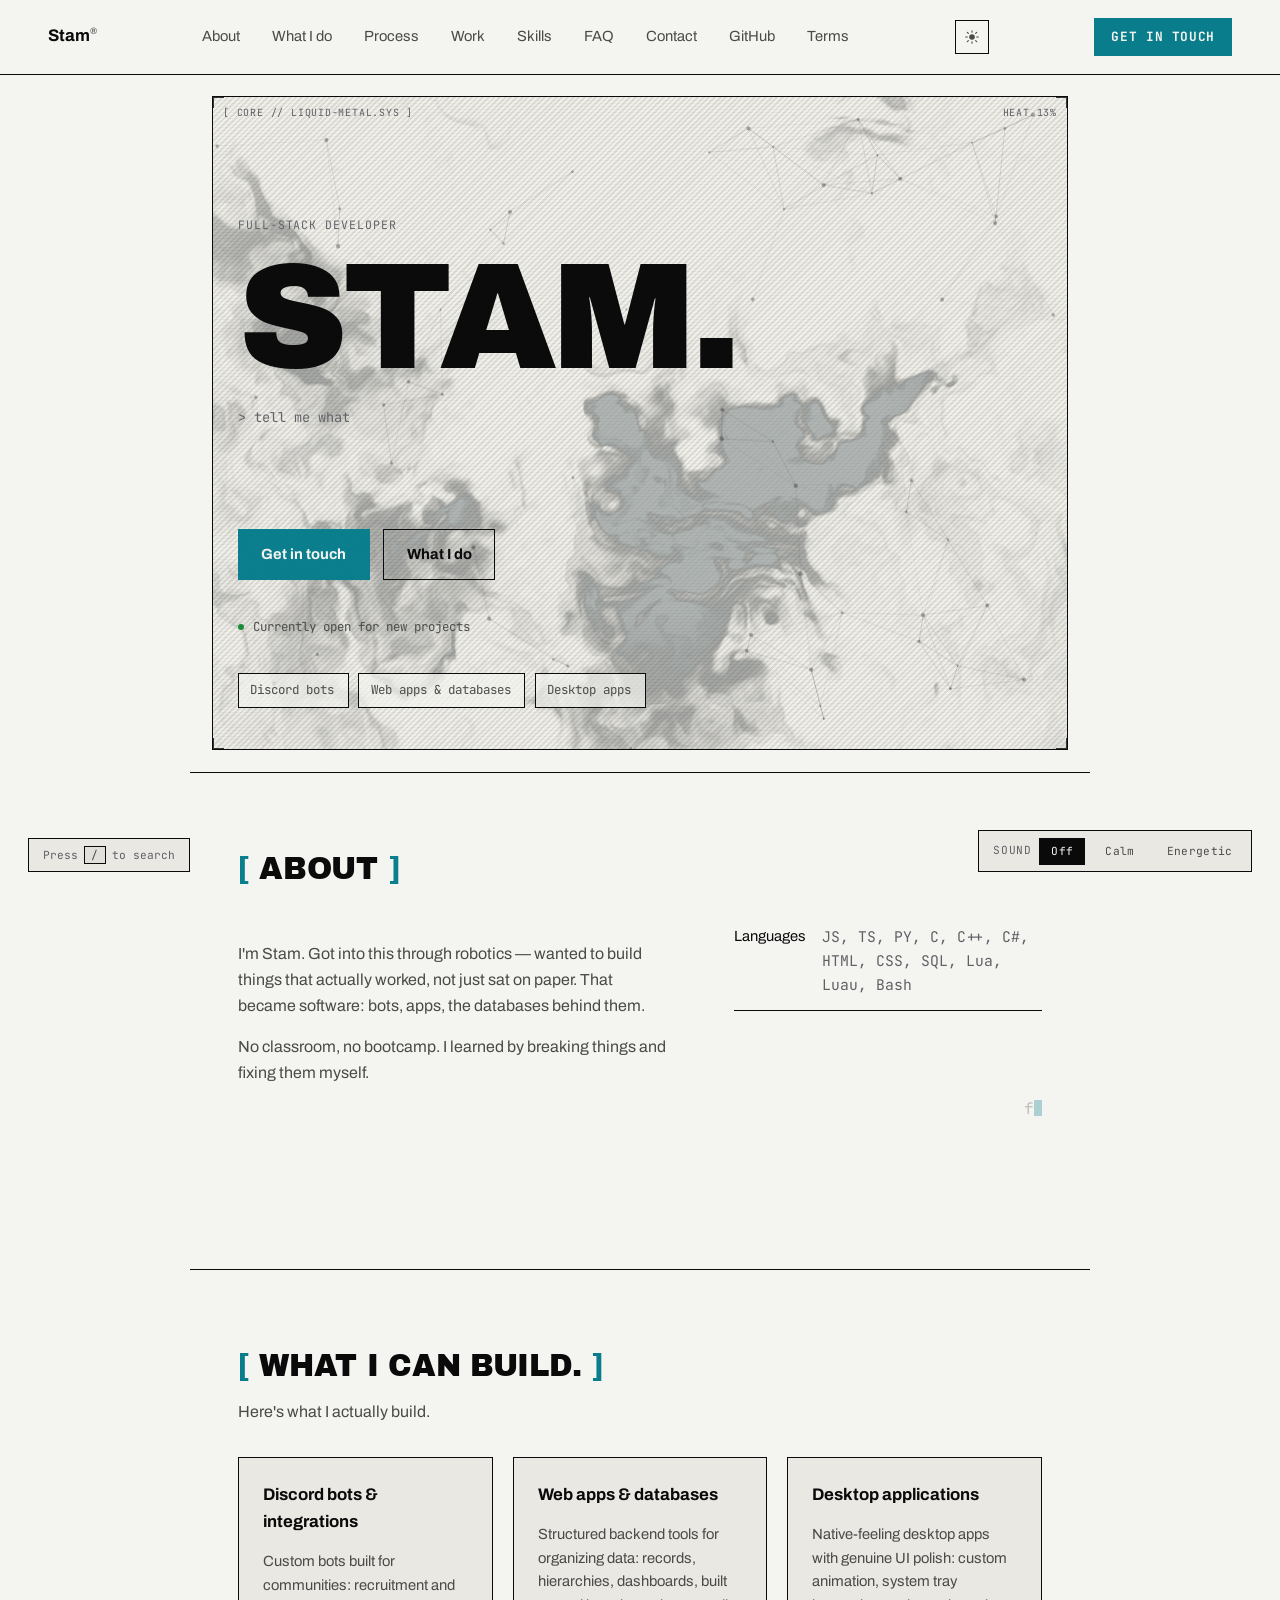
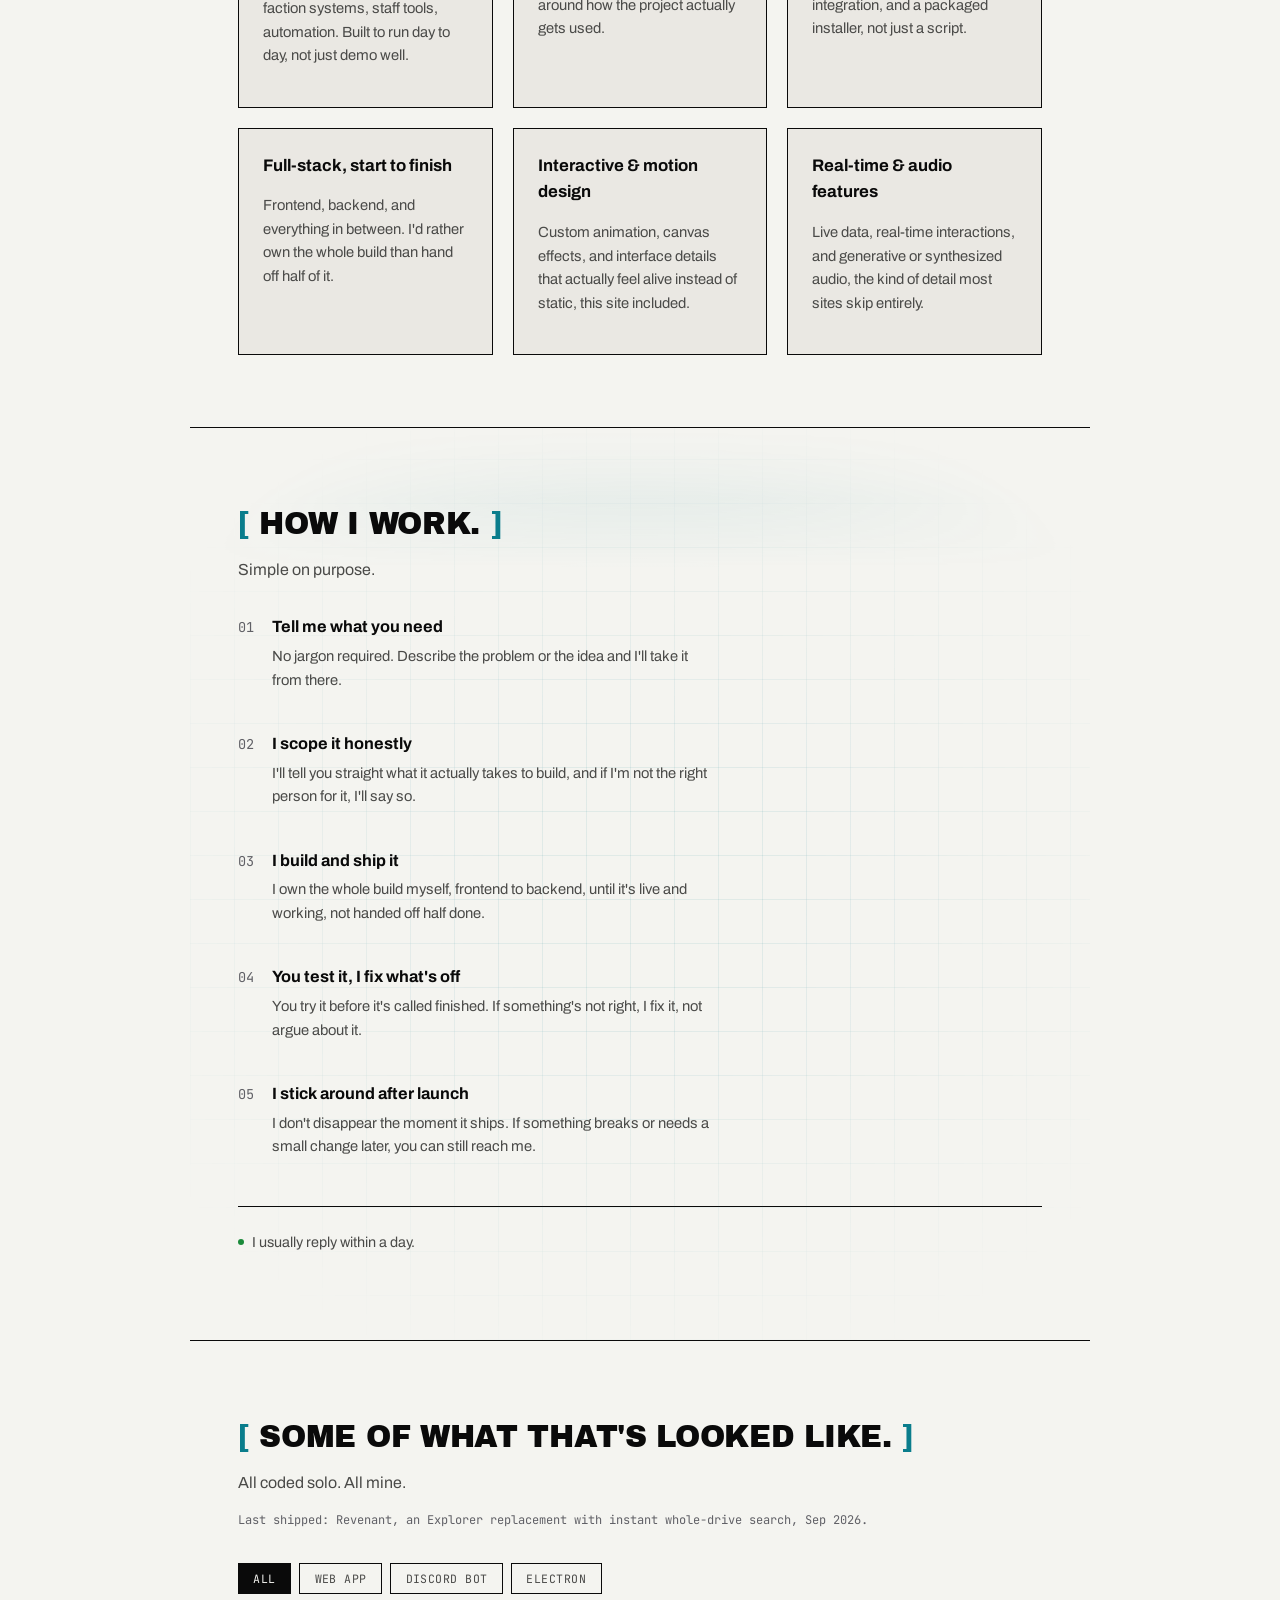
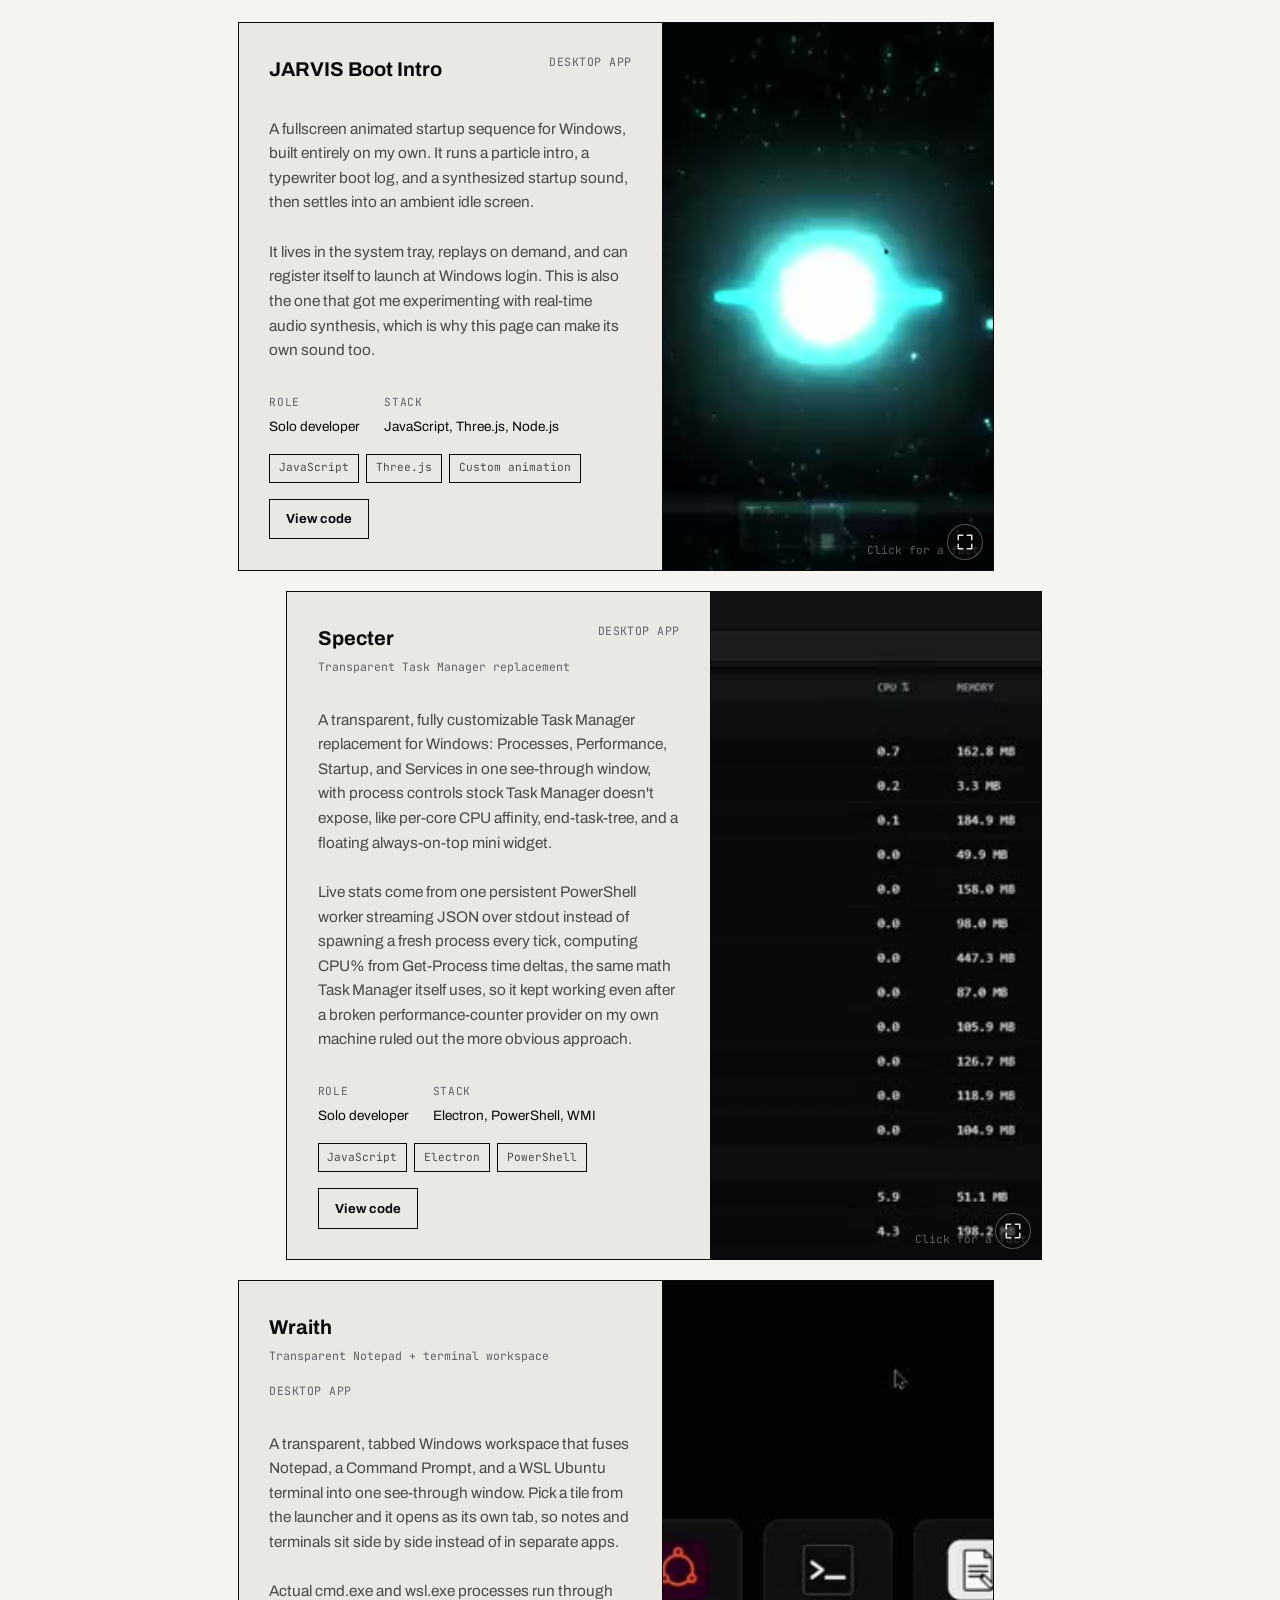
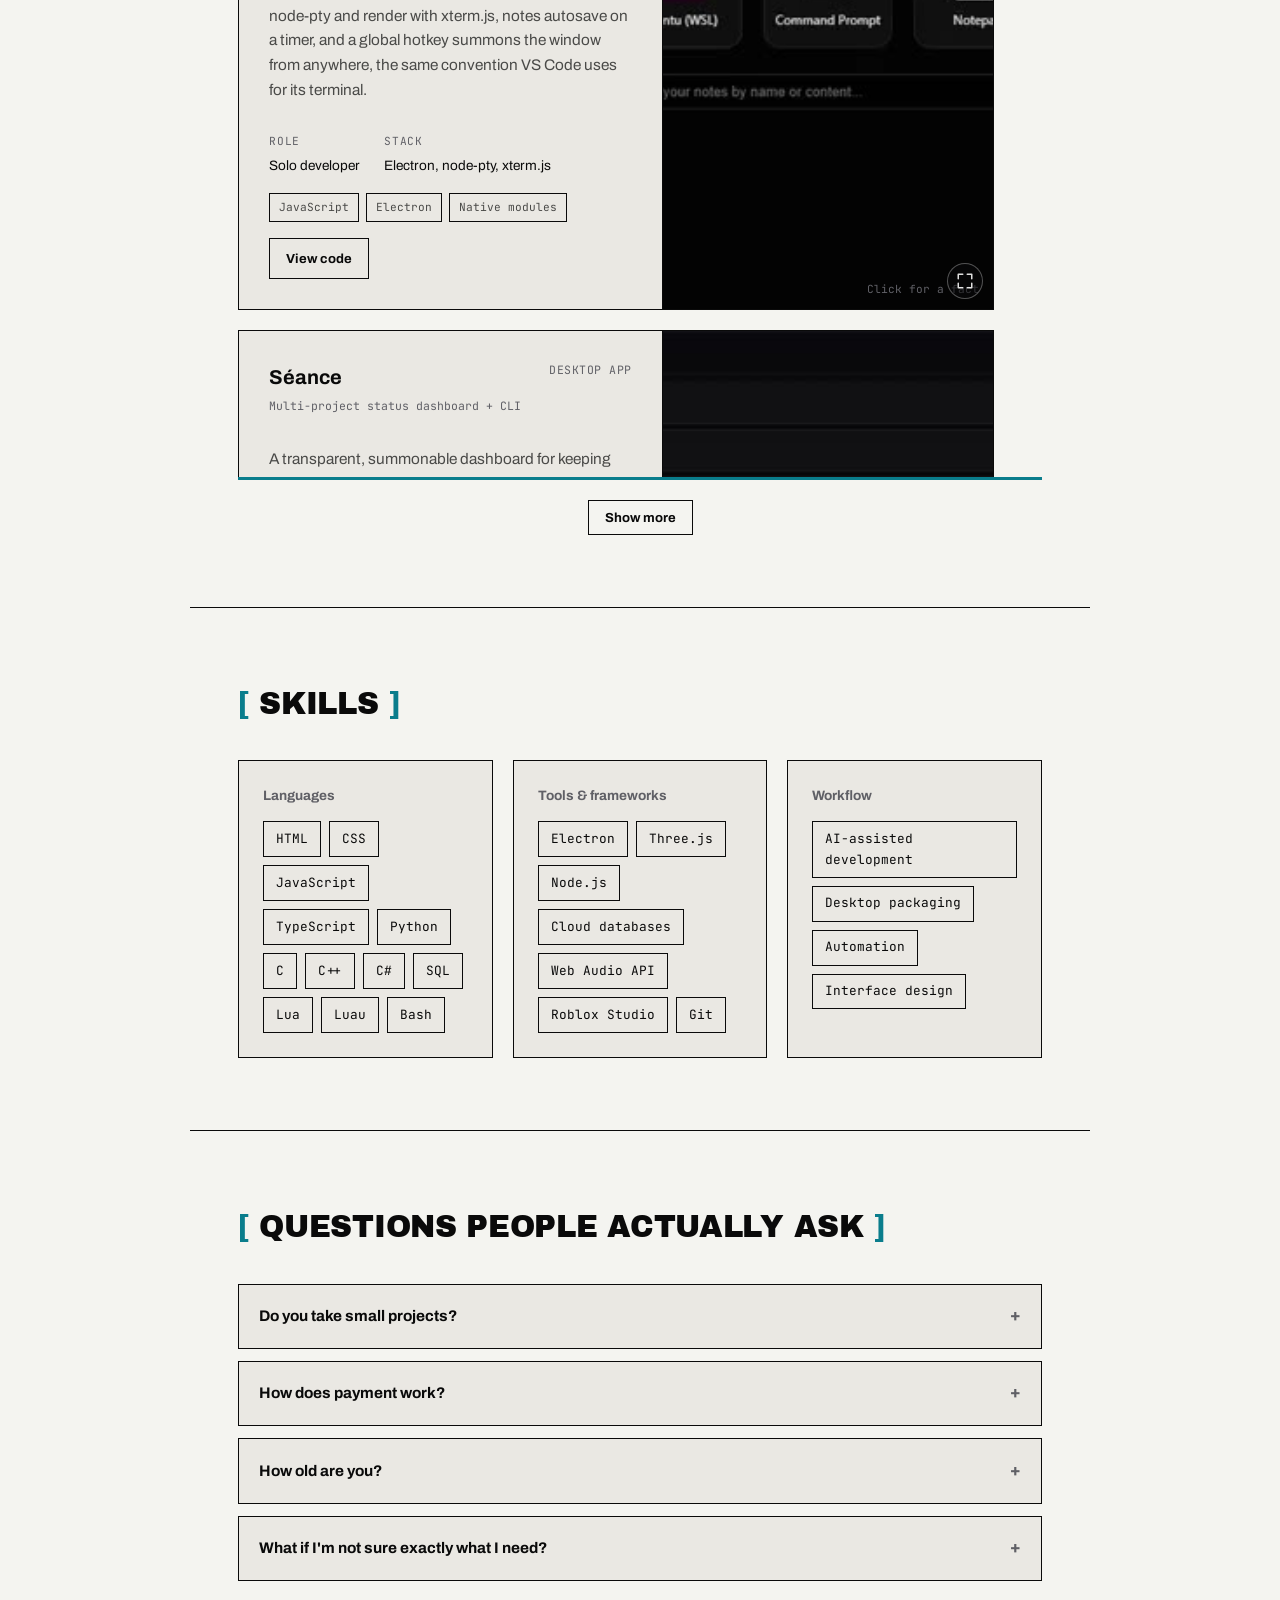
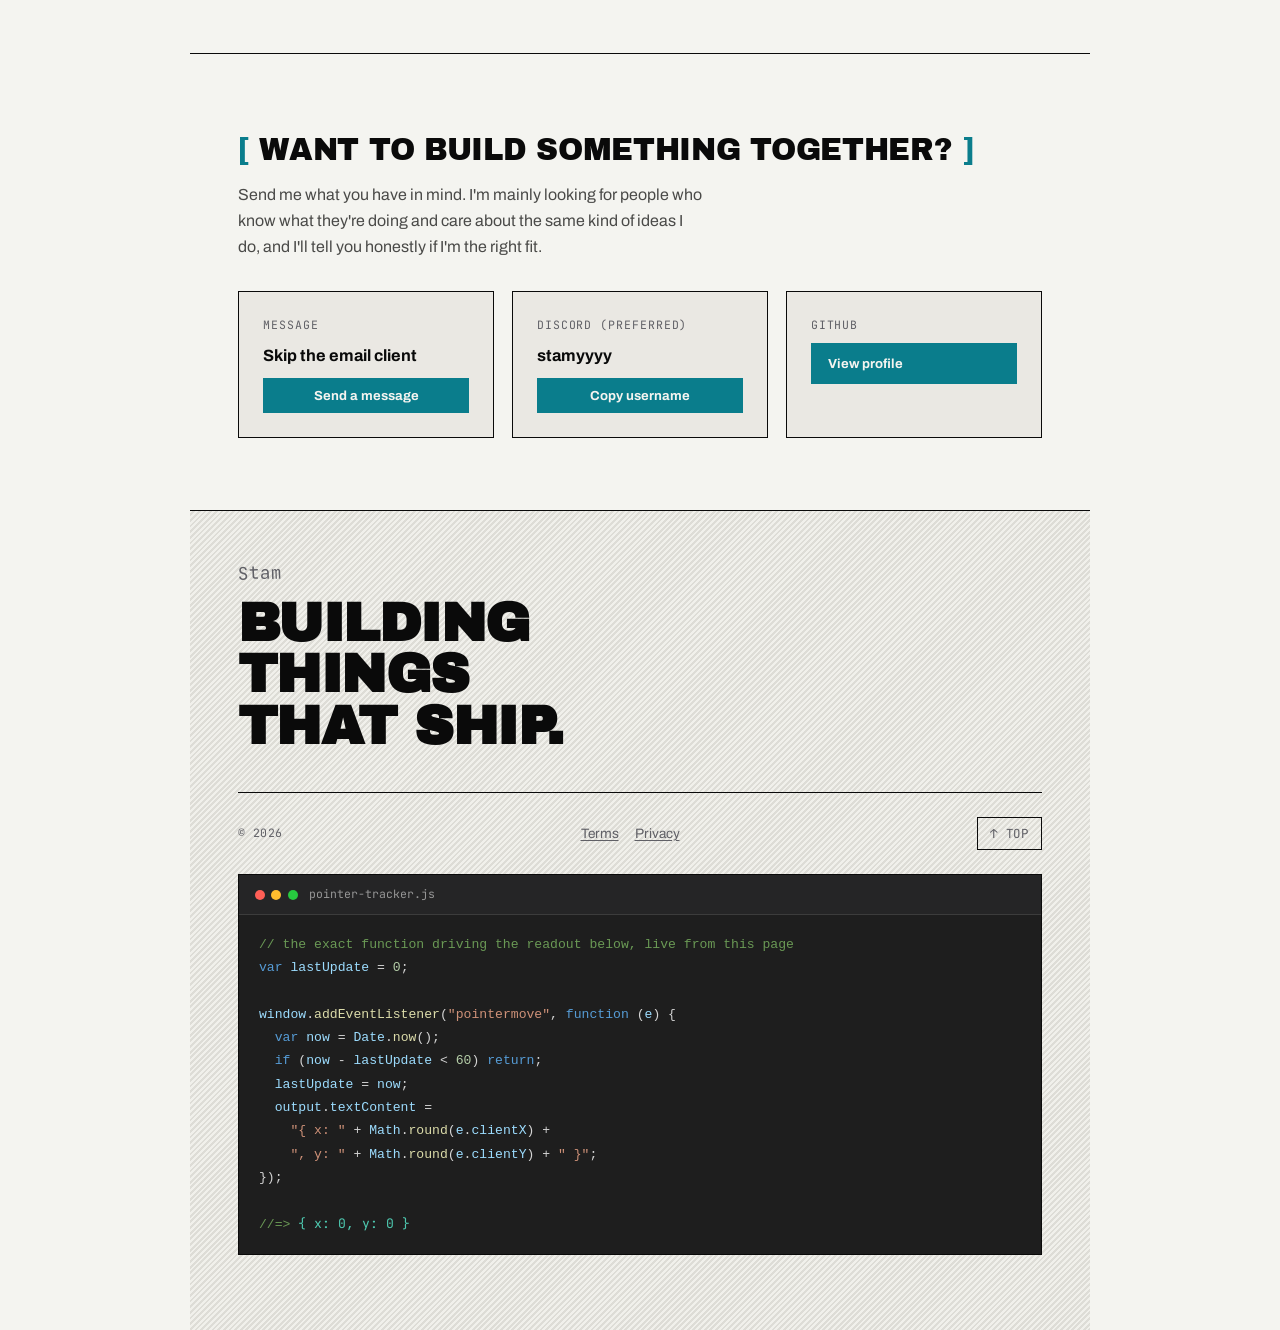
==== index.html @ f6c9c196 "Move code animation to About, add How-I-work background, holographic hovers - Code-typer moved out o" ====
<!-- Copyright (c) 2026 Stam. All rights reserved. See LICENSE. -->
<!doctype html>
<html lang="en">
<head>
<meta charset="utf-8">
<script>
  (function () {
    try {
      var stored = localStorage.getItem("stam-console-theme");
      if (stored === "light" || stored === "dark") {
        document.documentElement.setAttribute("data-theme", stored);
      }
    } catch (e) {}
  })();
</script>
<meta name="viewport" content="width=device-width, initial-scale=1">
<title>Stam Console</title>
<meta name="description" content="Stam — full-stack developer building Discord bots, web apps and databases, and desktop applications. Open for new projects.">
<link rel="icon" type="image/svg+xml" href="data:image/svg+xml,%3Csvg xmlns='http://www.w3.org/2000/svg' viewBox='0 0 64 64'%3E%3Crect width='64' height='64' fill='%23090b0f'/%3E%3Crect x='2' y='2' width='60' height='60' fill='none' stroke='%2300f0ff' stroke-width='2'/%3E%3Cpath d='M16 18 L34 32 L16 46' stroke='%2300f0ff' stroke-width='8' stroke-linecap='square' stroke-linejoin='miter' fill='none'/%3E%3Crect x='40' y='38' width='16' height='7' fill='%2300f0ff'/%3E%3C/svg%3E">
<meta property="og:type" content="website">
<meta property="og:title" content="Stam — Full-stack developer">
<meta property="og:description" content="Discord bots, desktop apps, web apps, and the databases behind them. I can make them all.">
<meta property="og:url" content="https://stam-console.web.app/">
<meta property="og:image" content="https://stam-console.web.app/assets/og-image-v3.png">
<meta property="og:image:width" content="1200">
<meta property="og:image:height" content="630">
<meta name="twitter:card" content="summary_large_image">
<meta name="twitter:image" content="https://stam-console.web.app/assets/og-image-v3.png">
<link rel="canonical" href="https://stam-console.web.app/">
<link rel="manifest" href="site.webmanifest">
<link rel="apple-touch-icon" href="assets/icon-180.png">
<meta name="theme-color" content="#0a0a0a">
<script type="application/ld+json">
{
  "@context": "https://schema.org",
  "@type": "Person",
  "name": "Stam",
  "url": "https://stam-console.web.app/",
  "jobTitle": "Full-stack developer",
  "description": "Full-stack developer building Discord bots, web apps and databases, and desktop applications.",
  "sameAs": ["https://github.com/Stamyyyy"]
}
</script>
<link rel="stylesheet" href="assets/css/site.css">
</head>
<body>
<div id="loader" role="presentation">
  <div class="loader-inner">
    <svg class="loader-logo" id="loader-logo" viewBox="0 0 64 64" width="76" height="76" aria-hidden="true">
      <rect class="loader-logo-frame" x="1.5" y="1.5" width="61" height="61" />
      <path class="loader-logo-chevron" d="M16 18 L34 32 L16 46" />
      <rect class="loader-logo-bar" x="40" y="38" width="16" height="7" />
    </svg>
    <div class="loader-log mono" id="loader-log"></div>
  </div>
</div>

<div id="scroll-progress" aria-hidden="true"></div>
<div class="grain" aria-hidden="true"></div>

<a class="skip-link" href="#main">Skip to content</a>

<nav class="nav">
  <span class="nav-mark">Stam<sup>&reg;</sup></span>
  <ul class="nav-links" id="nav-links">
    <li><a href="#about">About</a></li>
    <li><a href="#offer">What I do</a></li>
    <li><a href="#how">Process</a></li>
    <li><a href="#work">Work</a></li>
    <li><a href="#skills">Skills</a></li>
    <li><a href="#faq">FAQ</a></li>
    <li><a href="#contact">Contact</a></li>
    <li><a href="https://github.com/Stamyyyy" target="_blank" rel="noopener">GitHub</a></li>
    <li><button class="nav-terms-btn" type="button" data-open-terms>Terms</button></li>
  </ul>
  <button class="nav-burger" id="nav-burger" type="button" aria-expanded="false" aria-controls="nav-links" aria-label="Open menu">
    <svg class="burger-icon burger-icon-open" viewBox="0 0 24 24" width="18" height="18" aria-hidden="true"><path d="M3 6h18M3 12h18M3 18h18" stroke="currentColor" stroke-width="2" stroke-linecap="round"/></svg>
    <svg class="burger-icon burger-icon-close" viewBox="0 0 24 24" width="18" height="18" aria-hidden="true"><path d="M5 5l14 14M19 5L5 19" stroke="currentColor" stroke-width="2" stroke-linecap="round"/></svg>
  </button>
  <button class="theme-toggle" id="theme-toggle" type="button" aria-label="Switch to light mode">
    <svg class="theme-icon theme-icon-moon" viewBox="0 0 24 24" width="16" height="16" aria-hidden="true"><path d="M20.354 15.354A9 9 0 018.646 3.646 9.003 9.003 0 1020.354 15.354z" fill="currentColor"/></svg>
    <svg class="theme-icon theme-icon-sun" viewBox="0 0 24 24" width="16" height="16" aria-hidden="true"><circle cx="12" cy="12" r="4.2" fill="currentColor"/><g stroke="currentColor" stroke-width="1.6" stroke-linecap="round"><line x1="12" y1="2.5" x2="12" y2="5"/><line x1="12" y1="19" x2="12" y2="21.5"/><line x1="2.5" y1="12" x2="5" y2="12"/><line x1="19" y1="12" x2="21.5" y2="12"/><line x1="4.9" y1="4.9" x2="6.6" y2="6.6"/><line x1="17.4" y1="17.4" x2="19.1" y2="19.1"/><line x1="4.9" y1="19.1" x2="6.6" y2="17.4"/><line x1="17.4" y1="6.6" x2="19.1" y2="4.9"/></g></svg>
  </button>
  <a class="nav-cta" href="#contact">Get in touch</a>
</nav>

<main id="main">
  <section class="hero" id="hero">
    <div class="hero-viewport" aria-hidden="true">
      <canvas id="hero-metal"></canvas>
      <canvas id="hero-grid"></canvas>
      <span class="hv-corner" data-pos="tl"></span>
      <span class="hv-corner" data-pos="tr"></span>
      <span class="hv-corner" data-pos="bl"></span>
      <span class="hv-corner" data-pos="br"></span>
      <span class="hero-viewport-label mono">[ CORE // LIQUID-METAL.SYS ]</span>
      <span class="hero-viewport-readout mono" id="hero-metal-readout">HEAT 00%</span>
    </div>
    <div class="hero-inner">
      <span class="eyebrow">Full-stack developer</span>
      <h1 class="hero-name" id="hero-headline" aria-label="Stam.">
        <span class="word">Stam.</span>
      </h1>
      <p class="type-line mono" id="hero-typed" data-text="&gt; tell me what you need built."><span class="type-cursor" aria-hidden="true"></span></p>
      <p class="hero-lede reveal-fade" id="hero-lede">Discord bots, desktop apps, web apps, and the databases behind them. I can make them all!</p>
      <div class="hero-cta">
        <a class="btn btn-primary" href="#contact">Get in touch</a>
        <a class="btn" href="#offer">What I do</a>
      </div>
      <div class="now-status">
        <p class="now-line"><span class="live-dot" aria-hidden="true"></span>Currently open for new projects</p>
      </div>
      <div class="pill-row">
        <span class="pill">Discord bots</span>
        <span class="pill">Web apps &amp; databases</span>
        <span class="pill">Desktop apps</span>
      </div>
    </div>
  </section>

  <section id="about" class="panel reveal">
    <div class="about-viewport" aria-hidden="true">
      <pre class="code-typer" id="about-code-typer"></pre>
    </div>
    <div class="panel-head">
      <h2 class="panel-title">About</h2>
    </div>
    <div class="about-grid">
      <div class="about-copy">
        <p>I'm Stam. Got into this through robotics — wanted to build things that actually worked, not just sat on paper. That became software: bots, apps, the databases behind them.</p>
        <p>No classroom, no bootcamp. I learned by breaking things and fixing them myself.</p>
      </div>
      <div class="fact-list stagger">
        <div class="fact-row"><span>Languages</span><span class="mono">JS, TS, PY, C, C++, C#, HTML, CSS, SQL, Lua, Luau, Bash</span></div>
      </div>
    </div>
  </section>

  <section id="offer" class="panel reveal">
    <div class="panel-head">
      <h2 class="panel-title">What I can build.</h2>
      <p class="panel-sub">Here's what I actually build.</p>
    </div>
    <div class="offer-grid stagger">
      <div class="offer-card">
        <div class="offer-title">Discord bots &amp; integrations</div>
        <p class="offer-desc">Custom bots built for communities: recruitment and faction systems, staff tools, automation. Built to run day to day, not just demo well.</p>
      </div>
      <div class="offer-card">
        <div class="offer-title">Web apps &amp; databases</div>
        <p class="offer-desc">Structured backend tools for organizing data: records, hierarchies, dashboards, built around how the project actually gets used.</p>
      </div>
      <div class="offer-card">
        <div class="offer-title">Desktop applications</div>
        <p class="offer-desc">Native-feeling desktop apps with genuine UI polish: custom animation, system tray integration, and a packaged installer, not just a script.</p>
      </div>
      <div class="offer-card">
        <div class="offer-title">Full-stack, start to finish</div>
        <p class="offer-desc">Frontend, backend, and everything in between. I'd rather own the whole build than hand off half of it.</p>
      </div>
      <div class="offer-card">
        <div class="offer-title">Interactive &amp; motion design</div>
        <p class="offer-desc">Custom animation, canvas effects, and interface details that actually feel alive instead of static, this site included.</p>
      </div>
      <div class="offer-card">
        <div class="offer-title">Real-time &amp; audio features</div>
        <p class="offer-desc">Live data, real-time interactions, and generative or synthesized audio, the kind of detail most sites skip entirely.</p>
      </div>
    </div>
  </section>

  <section id="how" class="panel reveal">
    <div class="how-viewport" aria-hidden="true">
      <span class="how-cross" data-pos="tl"></span>
      <span class="how-cross" data-pos="tr"></span>
      <span class="how-cross" data-pos="bl"></span>
      <span class="how-cross" data-pos="br"></span>
    </div>
    <div class="panel-head">
      <h2 class="panel-title">How I work.</h2>
      <p class="panel-sub">Simple on purpose.</p>
    </div>
    <ol class="steps stagger">
      <li class="step">
        <span class="step-num mono">01</span>
        <div>
          <div class="step-title">Tell me what you need</div>
          <p class="step-desc">No jargon required. Describe the problem or the idea and I'll take it from there.</p>
        </div>
      </li>
      <li class="step">
        <span class="step-num mono">02</span>
        <div>
          <div class="step-title">I scope it honestly</div>
          <p class="step-desc">I'll tell you straight what it actually takes to build, and if I'm not the right person for it, I'll say so.</p>
        </div>
      </li>
      <li class="step">
        <span class="step-num mono">03</span>
        <div>
          <div class="step-title">I build and ship it</div>
          <p class="step-desc">I own the whole build myself, frontend to backend, until it's live and working, not handed off half done.</p>
        </div>
      </li>
      <li class="step">
        <span class="step-num mono">04</span>
        <div>
          <div class="step-title">You test it, I fix what's off</div>
          <p class="step-desc">You try it before it's called finished. If something's not right, I fix it, not argue about it.</p>
        </div>
      </li>
      <li class="step">
        <span class="step-num mono">05</span>
        <div>
          <div class="step-title">I stick around after launch</div>
          <p class="step-desc">I don't disappear the moment it ships. If something breaks or needs a small change later, you can still reach me.</p>
        </div>
      </li>
    </ol>
    <p class="response-time"><span class="live-dot" aria-hidden="true"></span>I usually reply within a day.</p>
  </section>

  <section id="work" class="panel reveal">
    <div class="panel-head">
      <h2 class="panel-title">Some of what that's looked like.</h2>
      <p class="panel-sub">All coded solo. All mine.</p>
      <p class="changelog-line">Last shipped: Revenant, an Explorer replacement with instant whole-drive search, Sep 2026.</p>
    </div>
    <div class="filters" role="group" aria-label="Filter work by type">
      <button class="filter-btn is-active" data-filter="all" type="button">All</button>
      <button class="filter-btn" data-filter="web" type="button">Web app</button>
      <button class="filter-btn" data-filter="bot" type="button">Discord bot</button>
      <button class="filter-btn" data-filter="electron" type="button">Electron</button>
    </div>
    <div class="projects stagger" id="projects-grid">
      <div class="project-card" data-category="electron" tabindex="0" role="button" aria-label="JARVIS Boot Intro card — press Enter for a fact">
        <div class="project-content">
          <div class="project-top">
            <span class="project-title">JARVIS Boot Intro</span>
            <span class="project-status">Desktop app</span>
          </div>
          <p class="project-desc">A fullscreen animated startup sequence for Windows, built entirely on my own. It runs a particle intro, a typewriter boot log, and a synthesized startup sound, then settles into an ambient idle screen.</p>
          <p class="project-desc">It lives in the system tray, replays on demand, and can register itself to launch at Windows login. This is also the one that got me experimenting with real-time audio synthesis, which is why this page can make its own sound too.</p>
          <div class="meta-row">
            <div>
              <div class="meta-label">Role</div>
              <div>Solo developer</div>
            </div>
            <div>
              <div class="meta-label">Stack</div>
              <div>JavaScript, Three.js, Node.js</div>
            </div>
          </div>
          <div class="tag-row">
            <span class="tag">JavaScript</span>
            <span class="tag">Three.js</span>
            <span class="tag">Custom animation</span>
          </div>
          <div class="project-footer">
            <a class="btn btn-small" href="https://github.com/Stamyyyy/jarvis-project" target="_blank" rel="noopener">View code</a>
          </div>
        </div>
        <div class="project-media pattern-c" id="media-jarvis">
          <video class="project-video" id="video-jarvis" muted loop playsinline preload="metadata" poster="videos/jarvis-poster.jpg">
            <source src="videos/jarvis.mp4" type="video/mp4">
          </video>
        </div>
        <span class="flip-hint">Click for a fact</span>
        <div class="card-back">
          <div>
            <div class="card-back-label">Fun fact</div>
            <p>The startup sound isn't a file, it's generated live with the Web Audio API. Same tech behind the sound toggle on this page.</p>
          </div>
        </div>
      </div>

      <div class="project-card" data-category="electron" tabindex="0" role="button" aria-label="Specter card — press Enter for a fact">
        <div class="project-content">
          <div class="project-top">
            <div>
              <span class="project-title">Specter</span>
              <div class="project-subtitle">Transparent Task Manager replacement</div>
            </div>
            <span class="project-status">Desktop app</span>
          </div>
          <p class="project-desc">A transparent, fully customizable Task Manager replacement for Windows: Processes, Performance, Startup, and Services in one see-through window, with process controls stock Task Manager doesn't expose, like per-core CPU affinity, end-task-tree, and a floating always-on-top mini widget.</p>
          <p class="project-desc">Live stats come from one persistent PowerShell worker streaming JSON over stdout instead of spawning a fresh process every tick, computing CPU% from Get-Process time deltas, the same math Task Manager itself uses, so it kept working even after a broken performance-counter provider on my own machine ruled out the more obvious approach.</p>
          <div class="meta-row">
            <div>
              <div class="meta-label">Role</div>
              <div>Solo developer</div>
            </div>
            <div>
              <div class="meta-label">Stack</div>
              <div>Electron, PowerShell, WMI</div>
            </div>
          </div>
          <div class="tag-row">
            <span class="tag">JavaScript</span>
            <span class="tag">Electron</span>
            <span class="tag">PowerShell</span>
          </div>
          <div class="project-footer">
            <a class="btn btn-small" href="https://github.com/Stamyyyy/specter" target="_blank" rel="noopener">View code</a>
          </div>
        </div>
        <div class="project-media pattern-b" id="media-specter">
          <video class="project-video" id="video-specter" muted loop playsinline preload="metadata" poster="videos/specter-poster.jpg">
            <source src="videos/specter.mp4" type="video/mp4">
          </video>
        </div>
        <span class="flip-hint">Click for a fact</span>
        <div class="card-back">
          <div>
            <div class="card-back-label">Fun fact</div>
            <p>Every process's executable gets checked live with Get-AuthenticodeSignature, so unsigned binaries get flagged with a warning badge, something stock Task Manager doesn't surface without a third-party tool.</p>
          </div>
        </div>
      </div>

      <div class="project-card" data-category="electron" tabindex="0" role="button" aria-label="Wraith card — press Enter for a fact">
        <div class="project-content">
          <div class="project-top">
            <div>
              <span class="project-title">Wraith</span>
              <div class="project-subtitle">Transparent Notepad + terminal workspace</div>
            </div>
            <span class="project-status">Desktop app</span>
          </div>
          <p class="project-desc">A transparent, tabbed Windows workspace that fuses Notepad, a Command Prompt, and a WSL Ubuntu terminal into one see-through window. Pick a tile from the launcher and it opens as its own tab, so notes and terminals sit side by side instead of in separate apps.</p>
          <p class="project-desc">Actual cmd.exe and wsl.exe processes run through node-pty and render with xterm.js, notes autosave on a timer, and a global hotkey summons the window from anywhere, the same convention VS Code uses for its terminal.</p>
          <div class="meta-row">
            <div>
              <div class="meta-label">Role</div>
              <div>Solo developer</div>
            </div>
            <div>
              <div class="meta-label">Stack</div>
              <div>Electron, node-pty, xterm.js</div>
            </div>
          </div>
          <div class="tag-row">
            <span class="tag">JavaScript</span>
            <span class="tag">Electron</span>
            <span class="tag">Native modules</span>
          </div>
          <div class="project-footer">
            <a class="btn btn-small" href="https://github.com/Stamyyyy/wraith" target="_blank" rel="noopener">View code</a>
          </div>
        </div>
        <div class="project-media pattern-a" id="media-wraith">
          <video class="project-video" id="video-wraith" muted loop playsinline preload="metadata" poster="videos/wraith-poster.jpg">
            <source src="videos/wraith.mp4" type="video/mp4">
          </video>
        </div>
        <span class="flip-hint">Click for a fact</span>
        <div class="card-back">
          <div>
            <div class="card-back-label">Fun fact</div>
            <p>Its file search is a plain JS file walk, not a shell-out to findstr or grep, so there's no command-injection surface hiding in the search box.</p>
          </div>
        </div>
      </div>

      <div class="projects-collapse" id="projects-collapse">
        <div class="projects-collapse-inner">
          <div class="project-card" data-category="electron" tabindex="0" role="button" aria-label="Séance card — press Enter for a fact">
            <div class="project-content">
              <div class="project-top">
                <div>
                  <span class="project-title">Séance</span>
                  <div class="project-subtitle">Multi-project status dashboard + CLI</div>
                </div>
                <span class="project-status">Desktop app</span>
              </div>
              <p class="project-desc">A transparent, summonable dashboard for keeping track of several projects at once: live git status, a per-project journal, an encrypted secrets vault, one-click sync between a WSL dev copy and its Windows counterpart, and a background test/build runner that notifies on pass or fail. A matching command-line tool reads and writes the exact same data, so status and notes stay current whether the window is open or not.</p>
              <p class="project-desc">Because the CLI runs under WSL and the window itself runs as a native Windows process against the same on-disk data, project paths have to be translated between WSL's and Windows's own notations at the point of use, and every write goes through a real cross-process file lock with an atomic rename rather than a naive single-writer assumption, so two terminals touching the same project at once can't silently clobber each other.</p>
              <div class="meta-row">
                <div>
                  <div class="meta-label">Role</div>
                  <div>Solo developer</div>
                </div>
                <div>
                  <div class="meta-label">Stack</div>
                  <div>Electron, Node.js, AES-256-GCM</div>
                </div>
              </div>
              <div class="tag-row">
                <span class="tag">JavaScript</span>
                <span class="tag">Electron</span>
                <span class="tag">CLI tooling</span>
              </div>
              <div class="project-footer">
                <a class="btn btn-small" href="https://github.com/Stamyyyy/seance" target="_blank" rel="noopener">View code</a>
              </div>
            </div>
            <div class="project-media pattern-c" id="media-seance">
              <video class="project-video" id="video-seance" muted loop playsinline preload="metadata" poster="videos/seance-poster.jpg">
                <source src="videos/seance.mp4" type="video/mp4">
              </video>
            </div>
            <span class="flip-hint">Click for a fact</span>
            <div class="card-back">
              <div>
                <div class="card-back-label">Fun fact</div>
                <p>Its background test runner refuses to double-run the same command from two terminals at once, even across the WSL/Windows boundary, which is trickier than it sounds: a process ID means something different to each side, so it can't just ask "is that pid still alive."</p>
              </div>
            </div>
          </div>
    
          <div class="project-card" data-category="electron" tabindex="0" role="button" aria-label="Revenant card — press Enter for a fact">
            <div class="project-content">
              <div class="project-top">
                <div>
                  <span class="project-title">Revenant</span>
                  <div class="project-subtitle">Explorer replacement with instant whole-drive search</div>
                </div>
                <span class="project-status">Desktop app</span>
              </div>
              <p class="project-desc">A stock Windows Explorer replacement: whole-drive file search that returns instantly by reading the NTFS Master File Table directly instead of walking the filesystem, kept live via the USN Journal, plus real directory browsing, a 24h delete/edit recovery safety net, and tags.</p>
              <p class="project-desc">Node's own fs module misclassifies a raw volume handle as a directory on the Node version Electron currently bundles, so search runs through a small native C++ addon that calls Win32's CreateFile/ReadFile directly instead, bypassing fs entirely, one of several corruption and data-loss edge cases I found and fixed in a dedicated bug-scan pass.</p>
              <div class="meta-row">
                <div>
                  <div class="meta-label">Role</div>
                  <div>Solo developer</div>
                </div>
                <div>
                  <div class="meta-label">Stack</div>
                  <div>Electron, C++ (N-API), PowerShell</div>
                </div>
              </div>
              <div class="tag-row">
                <span class="tag">JavaScript</span>
                <span class="tag">Electron</span>
                <span class="tag">Native modules</span>
              </div>
              <div class="project-footer">
                <a class="btn btn-small" href="https://github.com/Stamyyyy/revenant" target="_blank" rel="noopener">View code</a>
              </div>
            </div>
            <div class="project-media pattern-b" id="media-revenant">
              <video class="project-video" id="video-revenant" muted loop playsinline preload="metadata" poster="videos/revenant-poster.jpg">
                <source src="videos/revenant.mp4" type="video/mp4">
              </video>
            </div>
            <span class="flip-hint">Click for a fact</span>
            <div class="card-back">
              <div>
                <div class="card-back-label">Fun fact</div>
                <p>Live updates trust the USN Journal the instant an event is seen rather than re-reading the file record, because a raw volume read of a just-deleted file still showed it as in-use 4+ seconds later, while the journal entry was already there.</p>
              </div>
            </div>
          </div>

          <div class="project-card" data-category="web bot" tabindex="0" role="button" aria-label="Frontline: Shattered Steel card — press Enter for a fact">
            <div class="project-content">
              <div class="project-top">
                <span class="project-title">Frontline: Shattered Steel</span>
                <span class="project-status is-live"><span class="live-dot" aria-hidden="true"></span>Live</span>
              </div>
              <p class="project-desc">A Discord bot and companion website for a Roblox WWII tactical warfare community. This is my own project, not a client job. A friend and I are building the wider game and community together, and I built the bot and the site myself.</p>
              <p class="project-desc">The bot and site handle faction tracking, recruitment, staff tools, and campaign updates for the community we're building around the game.</p>
              <div class="meta-row">
                <div>
                  <div class="meta-label">Role</div>
                  <div>Solo developer</div>
                </div>
                <div>
                  <div class="meta-label">Stack</div>
                  <div>Discord bot, JavaScript, cloud database</div>
                </div>
              </div>
              <div class="tag-row">
                <span class="tag">Discord bot</span>
                <span class="tag">JavaScript</span>
                <span class="tag">Community tooling</span>
              </div>
              <div class="project-footer">
                <a class="btn btn-small" href="https://frontline-shattered-steel.web.app/" target="_blank" rel="noopener">Visit site</a>
                <a class="btn btn-small" href="https://github.com/Stamyyyy/frontline-shattered-steel" target="_blank" rel="noopener">View code</a>
              </div>
            </div>
            <div class="project-media pattern-b" id="media-frontline">
              <video class="project-video" id="video-frontline" muted loop playsinline preload="metadata" poster="videos/frontline-poster.jpg">
                <source src="videos/frontline.mp4" type="video/mp4">
              </video>
            </div>
            <span class="flip-hint">Click for a fact</span>
            <div class="card-back">
              <div>
                <div class="card-back-label">Fun fact</div>
                <p>The bot and the game are built by two different people, but I wrote 100% of the code myself.</p>
              </div>
            </div>
          </div>

        </div>
        <div class="projects-fade" aria-hidden="true"></div>
      </div>
    </div>
    <div class="projects-more-wrap">
      <button class="btn btn-small projects-more-btn" id="projects-more-btn" type="button" aria-expanded="false" aria-controls="projects-collapse">Show more</button>
    </div>
  </section>

  <section id="skills" class="panel reveal">
    <div class="panel-head">
      <h2 class="panel-title">Skills</h2>
    </div>
    <div class="stack-groups">
      <div class="skill-group">
        <div class="stack-group-title">Languages</div>
        <div class="chip-grid stagger">
          <span class="chip" tabindex="0">HTML<span class="chip-tip" role="tooltip">Created by <a href="https://en.wikipedia.org/wiki/Tim_Berners-Lee" target="_blank" rel="noopener">Tim Berners-Lee</a> in 1991 to structure and link documents across the early web.</span></span>
          <span class="chip" tabindex="0">CSS<span class="chip-tip" role="tooltip">Proposed in 1994 to separate visual styling from HTML structure, after browsers started inventing incompatible style extensions of their own.</span></span>
          <span class="chip" tabindex="0">JavaScript<span class="chip-tip" role="tooltip">Built by <a href="https://en.wikipedia.org/wiki/Brendan_Eich" target="_blank" rel="noopener">Brendan Eich</a> at Netscape in 10 days in 1995, to make web pages scriptable instead of static.</span></span>
          <span class="chip" tabindex="0">TypeScript<span class="chip-tip" role="tooltip">Created by Microsoft in 2012 to add static types on top of JavaScript, for codebases too large to safely refactor without them.</span></span>
          <span class="chip" tabindex="0">Python<span class="chip-tip" role="tooltip">Released by <a href="https://en.wikipedia.org/wiki/Guido_van_Rossum" target="_blank" rel="noopener">Guido van Rossum</a> in 1991, designed around code that reads clearly over code that's clever.</span></span>
          <span class="chip" tabindex="0">C<span class="chip-tip" role="tooltip">Built at Bell Labs in the early 1970s to rewrite Unix in something more portable than raw assembly.</span></span>
          <span class="chip" tabindex="0">C++<span class="chip-tip" role="tooltip">Bjarne Stroustrup's 1980s extension of C, adding classes and objects without giving up C's low-level control.</span></span>
          <span class="chip" tabindex="0">C#<span class="chip-tip" role="tooltip">Microsoft's answer to Java, released in 2000 as the primary language for the new .NET platform.</span></span>
          <span class="chip" tabindex="0">SQL<span class="chip-tip" role="tooltip">Developed at IBM in the 1970s to query relational databases using something closer to plain English than raw code.</span></span>
          <span class="chip" tabindex="0">Lua<span class="chip-tip" role="tooltip">Designed in Brazil in 1993 to be a small, fast scripting language other applications could embed inside themselves.</span></span>
          <span class="chip" tabindex="0">Luau<span class="chip-tip" role="tooltip">Roblox's 2021 fork of Lua, adding types and performance work aimed specifically at game-engine scripting.</span></span>
          <span class="chip" tabindex="0">Bash<span class="chip-tip" role="tooltip">Written for the GNU Project in 1989 as a free, open replacement for the original Unix Bourne shell.</span></span>
        </div>
      </div>
      <div class="skill-group">
        <div class="stack-group-title">Tools &amp; frameworks</div>
        <div class="chip-grid stagger">
          <span class="chip" tabindex="0">Electron<span class="chip-tip" role="tooltip">Built at GitHub for the Atom editor in 2013, to ship cross-platform desktop apps using Chromium and Node instead of native toolkits.</span></span>
          <span class="chip" tabindex="0">Three.js<span class="chip-tip" role="tooltip">Started by <a href="https://mrdoob.com" target="_blank" rel="noopener">Ricardo Cabello</a> in 2010 to make WebGL's 3D graphics usable without writing raw shader code for everything.</span></span>
          <span class="chip" tabindex="0">Node.js<span class="chip-tip" role="tooltip">Written by Ryan Dahl in 2009 to run JavaScript outside the browser, built around non-blocking I/O for handling many connections at once.</span></span>
          <span class="chip" tabindex="0">Cloud databases<span class="chip-tip" role="tooltip">A response to how much manual work running a database used to take — backups, scaling, replication — pushed onto a managed provider instead.</span></span>
          <span class="chip" tabindex="0">Web Audio API<span class="chip-tip" role="tooltip">A W3C standard built so browsers could synthesize and process real-time audio natively, without a Flash plugin.</span></span>
          <span class="chip" tabindex="0">Roblox Studio<span class="chip-tip" role="tooltip">Roblox's own creation tool, built so anyone could build and publish a game on their platform without a separate game engine.</span></span>
          <span class="chip" tabindex="0">Git<span class="chip-tip" role="tooltip">Written by <a href="https://en.wikipedia.org/wiki/Linus_Torvalds" target="_blank" rel="noopener">Linus Torvalds</a> in 2005, after the free version of the proprietary tool the Linux kernel relied on was pulled.</span></span>
        </div>
      </div>
      <div class="skill-group">
        <div class="stack-group-title">Workflow</div>
        <div class="chip-grid stagger">
          <span class="chip" tabindex="0">AI-assisted development<span class="chip-tip" role="tooltip">I use AI tools as a force multiplier, not a replacement. I still read and own every line that ships.</span></span>
          <span class="chip" tabindex="0">Desktop packaging<span class="chip-tip" role="tooltip">Turning a script into an actual installable app with a real installer, not just a folder of files.</span></span>
          <span class="chip" tabindex="0">Automation<span class="chip-tip" role="tooltip">Scripts and tooling that remove a manual step, for myself or for a client.</span></span>
          <span class="chip" tabindex="0">Interface design<span class="chip-tip" role="tooltip">The visual and motion side of a build — <a href="#hero">this site included</a>.</span></span>
        </div>
      </div>
    </div>
  </section>

  <section id="reviews" class="panel reveal" hidden>
    <div class="panel-head">
      <h2 class="panel-title">What people say</h2>
      <p class="panel-sub">Reviews from people I've actually worked with. Nothing here is made up, so it's short for now.</p>
    </div>
    <div class="reviews-empty">
      <p>I'm still collecting feedback from clients and collaborators. If you've worked with me on Imperial Intelligence, Frontline, or anything else, I'd genuinely appreciate a few lines about what that was like.</p>
      <button class="btn btn-small" type="button" data-open-contact-form>Leave a review</button>
    </div>
  </section>

  <section id="faq" class="panel reveal">
    <div class="panel-head">
      <h2 class="panel-title">Questions people actually ask</h2>
    </div>
    <div class="faq-list">
      <details class="faq-item">
        <summary>Do you take small projects?</summary>
        <p class="faq-answer">Yes. Small, well-scoped projects are often the easiest ones to say yes to.</p>
      </details>
      <details class="faq-item">
        <summary>How does payment work?</summary>
        <p class="faq-answer">We agree on scope and price upfront before I start, and I'll tell you straight if something changes along the way. I accept payment in Robux, Euro/cash, and in rare cases a revenue share or ownership stake. Paid via PayPal, Paysafecard, or Robux.</p>
      </details>
      <details class="faq-item">
        <summary>How old are you?</summary>
        <p class="faq-answer">15.</p>
      </details>
      <details class="faq-item">
        <summary>What if I'm not sure exactly what I need?</summary>
        <p class="faq-answer">That's fine. Tell me the problem you're trying to solve and I'll help you figure out what to actually build.</p>
      </details>
    </div>
  </section>

  <section id="contact" class="panel contact-panel reveal">
    <div class="panel-head">
      <h2 class="panel-title">Want to build something together?</h2>
      <p class="panel-sub">Send me what you have in mind. I'm mainly looking for people who know what they're doing and care about the same kind of ideas I do, and I'll tell you honestly if I'm the right fit.</p>
    </div>
    <div class="contact-grid stagger">
      <div class="contact-card">
        <span class="eyebrow">Message</span>
        <span class="contact-value">Skip the email client</span>
        <button class="btn btn-primary btn-small" type="button" data-open-contact-form>Send a message</button>
      </div>
      <div class="contact-card">
        <span class="eyebrow">Discord (preferred)</span>
        <span class="contact-value" id="discord-value">stamyyyy</span>
        <button class="btn btn-primary btn-small" id="copy-discord" type="button">Copy username</button>
      </div>
      <div class="contact-card">
        <span class="eyebrow">GitHub</span>
        <span class="contact-value" id="github-value" hidden>Stamyyyy</span>
        <a class="btn btn-primary btn-small" href="https://github.com/Stamyyyy" target="_blank" rel="noopener">View profile</a>
      </div>
    </div>
  </section>
</main>

<footer>
  <div class="footer-viewport" aria-hidden="true">
    <canvas id="footer-metal"></canvas>
  </div>
  <div class="footer-statement">
    <span class="footer-sig">Stam</span>
    <h2 class="footer-headline">Building things that ship.</h2>
  </div>
  <div class="footer-bottom">
    <div class="footer-caption">&copy; 2026</div>
    <div class="footer-links">
      <button class="footer-terms-btn" type="button" data-open-terms>Terms</button>
      <button class="footer-terms-btn" type="button" data-open-privacy>Privacy</button>
    </div>
    <button class="footer-top-btn" type="button" id="footer-top-btn">&uarr; TOP</button>
  </div>
  <div class="signature">
    <div class="sig-titlebar">
      <span class="sig-dots"><span class="sig-dot red"></span><span class="sig-dot yellow"></span><span class="sig-dot green"></span></span>
      <span class="sig-filename">pointer-tracker.js</span>
    </div>
    <pre class="sig-code"><code><span class="tok-com">// the exact function driving the readout below, live from this page</span>
<span class="tok-kw">var</span> <span class="tok-var">lastUpdate</span> = <span class="tok-num">0</span>;

<span class="tok-var">window</span>.<span class="tok-fn">addEventListener</span>(<span class="tok-str">"pointermove"</span>, <span class="tok-kw">function</span> (<span class="tok-var">e</span>) {
  <span class="tok-kw">var</span> <span class="tok-var">now</span> = <span class="tok-var">Date</span>.<span class="tok-fn">now</span>();
  <span class="tok-kw">if</span> (<span class="tok-var">now</span> - <span class="tok-var">lastUpdate</span> &lt; <span class="tok-num">60</span>) <span class="tok-kw">return</span>;
  <span class="tok-var">lastUpdate</span> = <span class="tok-var">now</span>;
  <span class="tok-var">output</span>.<span class="tok-var">textContent</span> =
    <span class="tok-str">"{ x: "</span> + <span class="tok-var">Math</span>.<span class="tok-fn">round</span>(<span class="tok-var">e</span>.<span class="tok-var">clientX</span>) +
    <span class="tok-str">", y: "</span> + <span class="tok-var">Math</span>.<span class="tok-fn">round</span>(<span class="tok-var">e</span>.<span class="tok-var">clientY</span>) + <span class="tok-str">" }"</span>;
});

<span class="tok-com">//=&gt;</span> <span id="sig-output" class="mono">{ x: 0, y: 0 }</span></code></pre>
  </div>
</footer>

<div class="sound-widget" role="group" aria-label="Background sound">
  <span class="sound-label">Sound</span>
  <button class="sound-btn is-active" data-sound="off" type="button">Off</button>
  <button class="sound-btn" data-sound="calm" type="button">Calm</button>
  <button class="sound-btn" data-sound="energetic" type="button">Energetic</button>
</div>

<button class="kbd-hint" id="kbd-hint" type="button"><span>Press</span><kbd>/</kbd><span>to search</span></button>

<div class="cmdk-scrim" id="cmdk-scrim" hidden>
  <div class="cmdk-panel" role="dialog" aria-modal="true" aria-label="Quick actions">
    <input class="cmdk-input" id="cmdk-input" type="text" placeholder="Jump to a section, or copy something..." autocomplete="off">
    <ul class="cmdk-list" id="cmdk-list"></ul>
  </div>
</div>

<div class="terms-scrim" id="terms-scrim" hidden>
  <div class="terms-panel" role="dialog" aria-modal="true" aria-label="Terms">
    <div class="terms-header">
      <span class="terms-title">Terms</span>
      <button class="terms-close" id="terms-close" type="button" aria-label="Close">&times;</button>
    </div>
    <div class="terms-body">
      <p class="terms-preamble">These are the terms I work under on any paid engagement. They exist so both sides know what to expect going in, and so anything that goes wrong gets handled fairly rather than argued about after the fact. Starting a paid project means both sides have agreed to them.</p>

      <div class="terms-clause">
        <h3><span class="terms-num">1.</span> Work environment</h3>
        <p>I work with people who communicate respectfully. Specifically:</p>
        <ol class="terms-sublist">
          <li>No yelling, no talking down to me, and no unreasonable pressure or last-minute demands.</li>
          <li>If a conversation turns toxic, I may end the project immediately and walk away.</li>
          <li>Payment following an early end under this clause is settled under clause 5, based on work actually completed, not a blanket refund or a full forfeit.</li>
        </ol>
        <div class="terms-example"><strong>Example:</strong> a client starts yelling on a call or sending demanding, disrespectful messages. I end the engagement and settle payment for whatever was already built.</div>
      </div>

      <div class="terms-clause">
        <h3><span class="terms-num">2.</span> Scope</h3>
        <p>Before I write a line of code, we agree in writing on what's actually being built. Specifically:</p>
        <ol class="terms-sublist">
          <li>Scope changes are normal and expected, but they get discussed and priced before I build them.</li>
          <li>Work outside the agreed scope is not assumed to be included for free.</li>
          <li>Scope changes can go the other way too. In rare cases, if something originally quoted turns out to be unnecessary or gets cut before I build it, the price can be adjusted down from the original quote, though this is the exception rather than the rule.</li>
        </ol>
        <div class="terms-example"><strong>Example:</strong> you ask for a login system partway through a project that didn't originally include one. That's a scope change, it gets a price and timeline before I start it, not silently folded into the original quote. If instead you decide a feature I quoted for isn't needed after all and I haven't built it yet, the price can come down to reflect that.</div>
      </div>

      <div class="terms-clause">
        <h3><span class="terms-num">3.</span> Deadlines</h3>
        <p>Timelines are set to be realistic, not optimistic. Specifically:</p>
        <ol class="terms-sublist">
          <li>If something is going to be late, I'll say so as soon as I know, not on the deadline itself.</li>
          <li>In return, I expect the same honesty about your side, assets, feedback, or access I need from you to keep the project moving.</li>
        </ol>
        <div class="terms-example"><strong>Example:</strong> I said Friday and it's actually going to be Monday. You hear that from me by Wednesday, not Friday afternoon.</div>
      </div>

      <div class="terms-clause">
        <h3><span class="terms-num">4.</span> Communication</h3>
        <p>How and how fast I respond depends on the channel. Specifically:</p>
        <ol class="terms-sublist">
          <li><strong>Discord is my preferred channel.</strong> I check it constantly through the day, so it's the fastest way to reach me.</li>
          <li>Email works too, but responses may take noticeably longer since I check it far less often.</li>
          <li>Regardless of channel, you should expect a reply within about a day under normal circumstances.</li>
        </ol>
        <div class="terms-example"><strong>Example:</strong> a Discord message sent on a Tuesday usually gets a same-day reply. The same message sent by email might not get a response until the next day.</div>
      </div>

      <div class="terms-clause">
        <h3><span class="terms-num">5.</span> Payment</h3>
        <p>Money is agreed on before work starts, not figured out after. Specifically:</p>
        <ol class="terms-sublist">
          <li>Price and payment structure are agreed upfront, in writing, before work starts.</li>
          <li>I accept payment in Robux, Euro/cash, or, in rare cases, a revenue share or ownership stake, sent via PayPal, Paysafecard, or Robux.</li>
          <li>For larger projects, I may ask for a portion upfront; the remainder is due on delivery, not whenever it's convenient.</li>
          <li>If a project ends early because these terms are violated, payment is worked out based on how much was actually completed at that point, not a fixed all-or-nothing refund.</li>
        </ol>
        <div class="terms-example"><strong>Example:</strong> a $600 project that's roughly half delivered when it ends early under these terms settles around $300, not $0 and not the full $600.</div>
      </div>

      <div class="terms-clause">
        <h3><span class="terms-num">6.</span> Ownership</h3>
        <p>Who owns the code and assets, and when that changes. Specifically:</p>
        <ol class="terms-sublist">
          <li>Everything I build (code, designs, and other assets) stays my intellectual property until it's paid for in full.</li>
          <li>Ownership transfers to you only once payment is complete and only if that transfer was agreed in writing beforehand. No written agreement to transfer ownership means you get a license to use what was delivered, not the underlying rights to resell or relicense it.</li>
          <li>Work I reuse across projects (personal tools, libraries, boilerplate I wrote before or outside your project) stays mine regardless of payment status.</li>
        </ol>
        <div class="terms-example"><strong>Example:</strong> you pay in full for a Discord bot with no other agreement in writing. You can run and use that bot. You can't resell the source code as your own product unless that was separately agreed.</div>
      </div>

      <div class="terms-clause">
        <h3><span class="terms-num">7.</span> Enforcement</h3>
        <p>These terms exist to protect both sides, not to force an outcome. Specifically:</p>
        <ol class="terms-sublist">
          <li>If something in clauses 1 through 6 is technically triggered, I can choose to invoke it right away, or choose to keep the project going if I think it's still workable.</li>
          <li>Letting something go once doesn't waive my right to invoke that same term later if it happens again.</li>
        </ol>
        <div class="terms-example"><strong>Example:</strong> a deadline slips once and I decide it's not worth ending things over, so I just keep going. If it becomes a pattern, I can still invoke clause 3 later even though I let the first one slide.</div>
      </div>
    </div>
  </div>
</div>

<div class="terms-scrim" id="privacy-scrim" hidden>
  <div class="terms-panel" role="dialog" aria-modal="true" aria-label="Privacy">
    <div class="terms-header">
      <span class="terms-title">Privacy</span>
      <button class="terms-close" id="privacy-close" type="button" aria-label="Close">&times;</button>
    </div>
    <div class="terms-body">
      <p class="terms-preamble">This is a plain description of what this site actually does with data, not a legal document drafted by a lawyer. I'm an individual based in Greece (EU), not a registered company, so this is written from that position.</p>

      <div class="terms-clause">
        <h3><span class="terms-num">1.</span> What this site collects</h3>
        <ol class="terms-sublist">
          <li>The contact form asks for your name, email, and message. That's sent to Web3Forms (a third-party form-delivery service, api.web3forms.com) purely to forward it to me as an email. I don't store it anywhere else, sell it, or use it for anything other than replying to you.</li>
          <li>The site remembers your light/dark theme choice in your browser's local storage. That never leaves your device and I never see it.</li>
          <li>That's everything. No analytics, no ad trackers, no tracking cookies, no third-party embeds beyond the form service above.</li>
        </ol>
      </div>

      <div class="terms-clause">
        <h3><span class="terms-num">2.</span> Cookies</h3>
        <ol class="terms-sublist">
          <li>This site does not set tracking or advertising cookies. The theme preference above uses local storage, not a cookie, and it's strictly functional, so no cookie-consent banner is shown for it.</li>
          <li>If that ever changes (for example, if I add analytics later), I'll update this page and add a consent option before turning it on.</li>
        </ol>
      </div>

      <div class="terms-clause">
        <h3><span class="terms-num">3.</span> Your rights</h3>
        <p>If you're in the EU/EEA or UK, GDPR gives you the right to ask what I have on you, correct it, or have it deleted. Since email isn't set up on this site right now, the way to reach me about this is Discord (stamyyyy) or the contact form itself.</p>
      </div>

      <div class="terms-clause">
        <h3><span class="terms-num">4.</span> Children</h3>
        <p>This site isn't aimed at children and I don't knowingly collect information from anyone below the age where they can consent to that under their own country's law. If you think a minor sent me data through this site, message me and I'll delete it.</p>
      </div>
    </div>
  </div>
</div>

<div class="terms-scrim" id="contact-form-scrim" hidden>
  <div class="terms-panel" role="dialog" aria-modal="true" aria-label="Send a message">
    <div class="terms-header">
      <span class="terms-title">Send a message</span>
      <button class="terms-close" id="contact-form-close" type="button" aria-label="Close">&times;</button>
    </div>
    <div class="terms-body">
      <form class="contact-form" id="contact-form" novalidate>
        <div class="form-field">
          <label class="form-label" for="contact-form-name">Name</label>
          <input class="form-input" type="text" id="contact-form-name" name="name" autocomplete="name" required>
        </div>
        <div class="form-field">
          <label class="form-label" for="contact-form-email">Email</label>
          <input class="form-input" type="email" id="contact-form-email" name="email" autocomplete="email" required>
        </div>
        <div class="form-field">
          <label class="form-label" for="contact-form-message">Message</label>
          <textarea class="form-textarea" id="contact-form-message" name="message" required></textarea>
        </div>
        <div class="form-field form-honeypot" aria-hidden="true">
          <label class="form-label" for="contact-form-botcheck">Leave this field empty</label>
          <input class="form-input" type="text" id="contact-form-botcheck" name="botcheck" tabindex="-1" autocomplete="off">
        </div>
        <div class="form-actions">
          <span class="form-status" id="contact-form-status" role="status" aria-live="polite"></span>
          <button class="btn btn-primary" type="submit" id="contact-form-submit">Send</button>
        </div>
      </form>
    </div>
  </div>
</div>

<script src="assets/js/code-typer.js" defer></script>
<script src="assets/js/site.js" defer></script>

</body>
</html>
---- assets/css/site.css ----
@font-face {
    font-family: "Archivo";
    font-style: normal;
    font-weight: 400;
    font-display: swap;
    src: url("../fonts/archivo-400.woff2") format("woff2");
  }
  @font-face {
    font-family: "Archivo";
    font-style: normal;
    font-weight: 500;
    font-display: swap;
    src: url("../fonts/archivo-500.woff2") format("woff2");
  }
  @font-face {
    font-family: "Archivo";
    font-style: normal;
    font-weight: 700;
    font-display: swap;
    src: url("../fonts/archivo-700.woff2") format("woff2");
  }
  @font-face {
    font-family: "Archivo Black";
    font-style: normal;
    font-weight: 400;
    font-display: swap;
    src: url("../fonts/archivo-black-400.woff2") format("woff2");
  }
  @font-face {
    font-family: "JetBrains Mono";
    font-style: normal;
    font-weight: 400;
    font-display: swap;
    src: url("../fonts/jetbrains-mono-400.woff2") format("woff2");
  }
  @font-face {
    font-family: "JetBrains Mono";
    font-style: normal;
    font-weight: 500;
    font-display: swap;
    src: url("../fonts/jetbrains-mono-500.woff2") format("woff2");
  }
  @font-face {
    font-family: "JetBrains Mono";
    font-style: normal;
    font-weight: 700;
    font-display: swap;
    src: url("../fonts/jetbrains-mono-700.woff2") format("woff2");
  }
  :root {
    --bg: #090b0f;
    --surface: #090b0f;
    --surface-2: #131720;
    --text: #eaeaea;
    --text-rgb: 234, 234, 234;
    --text-dim: #9a9a9a;
    --text-faint: #787880;
    --border: #2a2f3a;
    --hazard: #00f0ff;
    --hazard-rgb: 0, 240, 255;
    --live: #4af626;
    --live-rgb: 74, 246, 38;
    --neon-1: #00f0ff;
    --neon-1-rgb: 0, 240, 255;
    --neon-2: #ff2ad4;
    --neon-2-rgb: 255, 42, 212;
    --metal-1-rgb: 5, 6, 8;
    --metal-2-rgb: 61, 67, 75;
  }

  @media (prefers-color-scheme: light) {
    :root:not([data-theme="dark"]) {
      --bg: #f4f4f0;
      --surface: #eae8e3;
      --surface-2: #e2e0da;
      --text: #0a0a0a;
      --text-rgb: 10, 10, 10;
      --text-dim: #4a4a48;
      --text-faint: #606066;
      --border: #0a0a0a;
      --hazard: #0a7d8c;
      --hazard-rgb: 10, 125, 140;
      --live: #1a8a3a;
      --live-rgb: 26, 138, 58;
      --neon-1: #0a7d8c;
      --neon-1-rgb: 10, 125, 140;
      --neon-2: #0a7d8c;
      --neon-2-rgb: 10, 125, 140;
      --metal-1-rgb: 199, 197, 189;
      --metal-2-rgb: 237, 236, 230;
    }
  }

  :root { color-scheme: light dark; }
  :root[data-theme="light"] { color-scheme: light; }
  :root[data-theme="dark"] { color-scheme: dark; }

  :root[data-theme="light"] {
    --bg: #f4f4f0;
    --surface: #eae8e3;
    --surface-2: #e2e0da;
    --text: #0a0a0a;
    --text-rgb: 10, 10, 10;
    --text-dim: #4a4a48;
    --text-faint: #606066;
    --border: #0a0a0a;
    --hazard: #0a7d8c;
    --hazard-rgb: 10, 125, 140;
    --live: #1a8a3a;
    --live-rgb: 26, 138, 58;
    --neon-1: #0a7d8c;
    --neon-1-rgb: 10, 125, 140;
    --neon-2: #0a7d8c;
    --neon-2-rgb: 10, 125, 140;
    --metal-1-rgb: 199, 197, 189;
    --metal-2-rgb: 237, 236, 230;
  }

  :root[data-theme="dark"] {
    --bg: #090b0f;
    --surface: #090b0f;
    --surface-2: #131720;
    --text: #eaeaea;
    --text-rgb: 234, 234, 234;
    --text-dim: #9a9a9a;
    --text-faint: #787880;
    --border: #2a2f3a;
    --hazard: #00f0ff;
    --hazard-rgb: 0, 240, 255;
    --live: #4af626;
    --live-rgb: 74, 246, 38;
    --neon-1: #00f0ff;
    --neon-1-rgb: 0, 240, 255;
    --neon-2: #ff2ad4;
    --neon-2-rgb: 255, 42, 212;
    --metal-1-rgb: 5, 6, 8;
    --metal-2-rgb: 61, 67, 75;
  }

  * { box-sizing: border-box; }

  body {
    margin: 0;
    background: var(--bg);
    color: var(--text);
    font-family: "Archivo", ui-sans-serif, system-ui, sans-serif;
    -webkit-font-smoothing: antialiased;
    line-height: 1.6;
    -webkit-user-select: none;
    user-select: none;
  }
  .contact-grid, .contact-grid * {
    -webkit-user-select: text;
    user-select: text;
  }

  h1, h2, h3 { text-wrap: balance; margin: 0; }

  .mono {
    font-family: "JetBrains Mono", ui-monospace, "SFMono-Regular", Menlo, monospace;
  }

  .signature-font {
    font-family: "JetBrains Mono", monospace;
  }

  .eyebrow {
    font-family: "JetBrains Mono", monospace;
    font-size: 0.72rem;
    letter-spacing: 0.08em;
    text-transform: uppercase;
    color: var(--text-faint);
  }

  a { color: inherit; }

  .skip-link {
    position: absolute;
    left: -9999px;
    top: 0;
    background: var(--surface);
    color: var(--text);
    padding: 0.6rem 1rem;
    border-radius: 0;
    z-index: 100;
  }
  .skip-link:focus { left: 1rem; top: 1rem; }

  :focus-visible {
    outline: 2px solid var(--text);
    outline-offset: 2px;
  }

  .live-dot {
    width: 6px;
    height: 6px;
    border-radius: 50%;
    background: var(--live);
    box-shadow: 0 0 0 0 rgba(var(--live-rgb), 0.5);
    animation: pulse 2.4s ease-out infinite;
    flex-shrink: 0;
  }
  @keyframes pulse {
    0% { box-shadow: 0 0 0 0 rgba(var(--live-rgb), 0.45); }
    70% { box-shadow: 0 0 0 6px rgba(var(--live-rgb), 0); }
    100% { box-shadow: 0 0 0 0 rgba(var(--live-rgb), 0); }
  }

  .nav {
    position: sticky;
    top: 0;
    z-index: 20;
    display: flex;
    align-items: center;
    justify-content: space-between;
    gap: 1rem;
    padding: 1.1rem clamp(1.25rem, 4vw, 3rem);
    background: var(--bg);
    border-bottom: 1px solid var(--border);
  }
  .nav-mark {
    font-weight: 800;
    font-size: 1.05rem;
  }
  .nav-mark sup { font-size: 0.55em; color: var(--text-faint); }
  .nav-links {
    display: flex;
    gap: clamp(1.1rem, 2.6vw, 2rem);
    font-size: 0.92rem;
    list-style: none;
    margin: 0;
    padding: 0;
  }
  .nav-links a {
    text-decoration: none;
    color: var(--text-dim);
    border-bottom: 1px solid transparent;
    padding-bottom: 2px;
    transition: color 0.15s, border-color 0.15s;
  }
  .nav-links a:hover { color: var(--text); border-color: var(--text); }
  .nav-terms-btn {
    font-family: inherit;
    font-size: inherit;
    text-decoration: none;
    background: none;
    border: none;
    border-bottom: 1px solid transparent;
    padding: 0 0 2px;
    color: var(--text-dim);
    cursor: pointer;
    transition: color 0.15s, border-color 0.15s;
  }
  .nav-terms-btn:hover { color: var(--text); border-color: var(--text); }
  .nav-burger {
    display: none;
    align-items: center;
    justify-content: center;
    width: 34px;
    height: 34px;
    flex: none;
    border-radius: 0;
    border: 1px solid var(--border);
    background: none;
    color: var(--text-dim);
    cursor: pointer;
    transition: color 0.15s, border-color 0.15s, background 0.15s;
  }
  .nav-burger:hover { color: var(--text); border-color: var(--text-dim); background: var(--surface-2); }
  .burger-icon-close { display: none; }
  .nav-burger[aria-expanded="true"] .burger-icon-open { display: none; }
  .nav-burger[aria-expanded="true"] .burger-icon-close { display: block; }
  .theme-toggle {
    display: inline-flex;
    align-items: center;
    justify-content: center;
    width: 34px;
    height: 34px;
    flex: none;
    border-radius: 0;
    border: 1px solid var(--border);
    background: none;
    color: var(--text-dim);
    cursor: pointer;
    transition: color 0.15s, border-color 0.15s, background 0.15s;
  }
  .theme-toggle:hover { color: var(--text); border-color: var(--text-dim); background: var(--surface-2); }
  .theme-icon { display: block; }
  .theme-icon-sun { display: none; }
  @media (prefers-color-scheme: light) {
    html:not([data-theme="dark"]) .theme-icon-sun { display: block; }
    html:not([data-theme="dark"]) .theme-icon-moon { display: none; }
  }
  html[data-theme="light"] .theme-icon-sun { display: block; }
  html[data-theme="light"] .theme-icon-moon { display: none; }
  html[data-theme="dark"] .theme-icon-sun { display: none; }
  html[data-theme="dark"] .theme-icon-moon { display: block; }
  .nav-cta {
    position: relative;
    font-family: "JetBrains Mono", monospace;
    font-size: 0.8rem;
    font-weight: 700;
    text-transform: uppercase;
    letter-spacing: 0.05em;
    text-decoration: none;
    padding: 0.5rem 1rem;
    border-radius: 0;
    white-space: nowrap;
    color: var(--bg);
    border: 1.5px solid var(--hazard);
    background: var(--hazard);
    transition: background 0.15s, color 0.15s;
  }
  .nav-cta:hover { background: transparent; color: var(--hazard); }

  main { display: flex; flex-direction: column; }

  .hero {
    position: relative;
    padding: clamp(4.5rem, 13vw, 8.5rem) clamp(1.25rem, 4vw, 3rem) clamp(2.5rem, 6vw, 4rem);
    max-width: 900px;
    margin: 0 auto;
    width: 100%;
    overflow: hidden;
  }
  .hero-viewport {
    position: absolute;
    inset: clamp(0.65rem, 2vw, 1.35rem);
    z-index: 0;
    border: 1px solid var(--border);
    overflow: hidden;
    background: repeating-linear-gradient(
      135deg,
      rgba(var(--metal-2-rgb), 0.5) 0px,
      rgba(var(--metal-2-rgb), 0.5) 2px,
      rgba(var(--metal-1-rgb), 0.5) 2px,
      rgba(var(--metal-1-rgb), 0.5) 4px
    );
  }
  :root[data-theme="dark"] .hero-viewport { border-color: rgba(var(--neon-1-rgb), 0.28); }
  @media (prefers-color-scheme: dark) {
    :root:not([data-theme="light"]) .hero-viewport { border-color: rgba(var(--neon-1-rgb), 0.28); }
  }
  .hero-viewport::after {
    content: "";
    position: absolute;
    inset: 0;
    pointer-events: none;
    background: repeating-linear-gradient(
      0deg,
      rgba(var(--text-rgb), 0.05) 0px,
      rgba(var(--text-rgb), 0.05) 1px,
      transparent 1px,
      transparent 3px
    );
    mix-blend-mode: overlay;
  }
  .hv-corner {
    position: absolute;
    width: 12px;
    height: 12px;
    border: 0 solid var(--border);
    opacity: 0.8;
    pointer-events: none;
  }
  :root[data-theme="dark"] .hv-corner { border-color: var(--neon-1); }
  @media (prefers-color-scheme: dark) {
    :root:not([data-theme="light"]) .hv-corner { border-color: var(--neon-1); }
  }
  .hv-corner[data-pos="tl"] { top: -1px; left: -1px; border-width: 2px 0 0 2px; }
  .hv-corner[data-pos="tr"] { top: -1px; right: -1px; border-width: 2px 2px 0 0; }
  .hv-corner[data-pos="bl"] { bottom: -1px; left: -1px; border-width: 0 0 2px 2px; }
  .hv-corner[data-pos="br"] { bottom: -1px; right: -1px; border-width: 0 2px 2px 0; }
  .hero-viewport-label,
  .hero-viewport-readout {
    position: absolute;
    font-family: "JetBrains Mono", monospace;
    font-size: 0.62rem;
    letter-spacing: 0.08em;
    text-transform: uppercase;
    color: var(--text-faint);
    padding: 0.5rem 0.65rem;
    pointer-events: none;
  }
  .hero-viewport-label { top: 0; left: 0; }
  .hero-viewport-readout { top: 0; right: 0; text-align: right; }
  :root[data-theme="dark"] .hero-viewport-readout { color: var(--neon-1); }
  @media (prefers-color-scheme: dark) {
    :root:not([data-theme="light"]) .hero-viewport-readout { color: var(--neon-1); }
  }
  #hero-metal,
  #hero-grid {
    position: absolute;
    inset: 0;
    width: 100%;
    height: 100%;
    z-index: 0;
  }
  #hero-metal { opacity: 0; transition: opacity 1.1s ease; }
  #hero-metal.is-ready { opacity: 1; }
  @media (prefers-reduced-motion: reduce) {
    #hero-metal { transition: none; }
  }
  .hero-inner { position: relative; z-index: 1; }
  .hero-name {
    font-family: "Archivo Black", "Archivo", sans-serif;
    font-size: clamp(3.5rem, 15vw, 9.5rem);
    font-weight: 400;
    line-height: 0.88;
    letter-spacing: -0.03em;
    text-transform: uppercase;
    margin-top: 0.9rem;
  }
  .hero-name.is-glitching {
    animation: heroGlitchSettle 0.62s cubic-bezier(0.16, 1, 0.3, 1) both;
  }
  @keyframes heroGlitchSettle {
    0% {
      text-shadow: 3px 0 rgba(var(--neon-1-rgb), 0.85), -3px 0 rgba(var(--neon-2-rgb), 0.85);
      transform: translate3d(-2px, 0, 0);
    }
    12% {
      text-shadow: -4px 0 rgba(var(--neon-1-rgb), 0.7), 4px 0 rgba(var(--neon-2-rgb), 0.7);
      transform: translate3d(2px, 0, 0);
    }
    28% {
      text-shadow: 2px 0 rgba(var(--neon-1-rgb), 0.55), -2px 0 rgba(var(--neon-2-rgb), 0.55);
      transform: translate3d(-1px, 0, 0);
    }
    45% {
      text-shadow: -1px 0 rgba(var(--neon-1-rgb), 0.3), 1px 0 rgba(var(--neon-2-rgb), 0.3);
      transform: none;
    }
    100% { text-shadow: none; transform: none; }
  }
  @media (prefers-reduced-motion: reduce) {
    .hero-name.is-glitching { animation: none; }
  }
  .type-line {
    font-size: 0.85rem;
    color: var(--text-faint);
    margin-top: 1.4rem;
    min-height: 1.2em;
  }
  .hero-lede {
    font-size: clamp(1.02rem, 1.9vw, 1.15rem);
    color: var(--text-dim);
    max-width: 58ch;
    margin-top: 0.75rem;
  }
  .reveal-fade {
    opacity: 0;
    transform: translateY(6px);
    transition: opacity 0.5s ease, transform 0.5s ease;
  }
  .reveal-fade.is-in { opacity: 1; transform: none; }
  .hero-cta {
    display: flex;
    flex-wrap: wrap;
    gap: 0.85rem;
    margin-top: 1.75rem;
  }
  .btn {
    font-family: "Archivo", sans-serif;
    font-weight: 700;
    font-size: 0.92rem;
    text-decoration: none;
    padding: 0.8rem 1.4rem;
    border-radius: 0;
    border: 1px solid var(--border);
    background: transparent;
    color: var(--text);
    cursor: pointer;
    transition: border-color 0.15s, background 0.15s, color 0.15s, opacity 0.15s;
    display: inline-block;
  }
  .btn-primary {
    position: relative;
    color: var(--bg);
    border: 1.5px solid var(--hazard);
    background: var(--hazard);
    transition: background 0.15s, color 0.15s;
  }
  .btn-primary:hover { background: transparent; color: var(--hazard); }
  .btn:not(.btn-primary):hover { border-color: var(--text); }
  .btn-small {
    font-size: 0.82rem;
    padding: 0.55rem 1rem;
  }

  .pill-row {
    display: flex;
    flex-wrap: wrap;
    gap: 0.6rem;
    margin-top: 1.5rem;
  }
  .pill {
    display: flex;
    align-items: center;
    gap: 0.5rem;
    font-family: "JetBrains Mono", monospace;
    font-size: 0.78rem;
    color: var(--text-dim);
    border: 1px solid var(--border);
    border-radius: 0;
    padding: 0.4rem 0.85rem 0.4rem 0.7rem;
    background: color-mix(in srgb, var(--bg) 70%, transparent);
  }

  .panel {
    padding: clamp(2.75rem, 6vw, 4.5rem) clamp(1.25rem, 4vw, 3rem);
    max-width: 900px;
    margin: 0 auto;
    width: 100%;
    scroll-margin-top: 4.5rem;
    border-top: 1px solid var(--border);
  }
  .panel-head { margin-bottom: 2rem; }
  .panel-title {
    font-family: "Archivo Black", "Archivo", sans-serif;
    font-size: clamp(1.4rem, 3vw, 1.9rem);
    font-weight: 400;
    text-transform: uppercase;
    letter-spacing: -0.01em;
  }
  .panel-title::before { content: "[ "; color: var(--hazard); }
  .panel-title::after { content: " ]"; color: var(--hazard); }
  .panel-sub {
    color: var(--text-dim);
    margin-top: 0.5rem;
    max-width: 52ch;
  }

  .reveal {
    opacity: 0;
    transform: translateY(14px);
    transition: opacity 0.6s ease, transform 0.6s ease;
  }
  .reveal.is-visible { opacity: 1; transform: none; }

  .stagger > * {
    opacity: 0;
    transform: translateY(10px);
    transition: opacity 0.5s ease, transform 0.5s ease;
    transition-delay: calc(var(--stagger-i, 0) * 70ms);
  }
  .reveal.is-visible .stagger > * { opacity: 1; transform: none; }

  .word {
    display: inline-block;
    opacity: 0;
    transform: translateY(0.4em);
    transition: opacity 0.5s ease, transform 0.5s ease;
    transition-delay: calc(var(--word-i, 0) * 60ms);
  }
  .word.is-in { opacity: 1; transform: none; }

  .type-cursor {
    display: inline-block;
    width: 2px;
    margin-left: 2px;
    background: var(--text);
    animation: blink 0.9s step-end infinite;
  }
  .type-cursor.is-done { display: none; }
  @keyframes blink { 50% { opacity: 0; } }

  #loader {
    position: fixed;
    inset: 0;
    z-index: 50;
    background: var(--bg);
    display: flex;
    align-items: center;
    justify-content: center;
    cursor: pointer;
    transition: opacity 0.35s ease;
  }
  #loader.is-hidden {
    opacity: 0;
    pointer-events: none;
  }
  .loader-inner {
    display: flex;
    flex-direction: column;
    align-items: center;
    gap: 1.15rem;
    transform: scale(2.2);
    opacity: 0;
    animation: loaderZoomIn 0.6s cubic-bezier(0.16, 1, 0.3, 1) forwards;
  }
  @keyframes loaderZoomIn {
    0% { transform: scale(2.2); opacity: 0; }
    60% { opacity: 1; }
    100% { transform: scale(1); opacity: 1; }
  }
  @media (prefers-reduced-motion: reduce) {
    .loader-inner { animation: none; transform: none; opacity: 1; }
  }
  .loader-logo { overflow: visible; }
  .loader-logo-frame {
    fill: none;
    stroke: var(--border);
    stroke-width: 1.5;
    opacity: 0;
    animation: loaderFrameIn 0.3s ease 0.5s forwards;
  }
  .loader-logo-chevron {
    fill: none;
    stroke: var(--hazard);
    stroke-width: 8;
    stroke-linecap: square;
    stroke-linejoin: miter;
    stroke-dasharray: 48;
    stroke-dashoffset: 48;
    animation: loaderDraw 0.4s cubic-bezier(0.16, 1, 0.3, 1) 0.65s forwards;
  }
  .loader-logo-bar {
    fill: var(--hazard);
    opacity: 0;
    transform-origin: 48px 41.5px;
    transform: scaleX(0);
    animation: loaderBarIn 0.2s ease 1.05s forwards;
  }
  .loader-logo.is-glitching { animation: loaderGlitch 0.4s cubic-bezier(0.16, 1, 0.3, 1); }
  @keyframes loaderFrameIn { to { opacity: 1; } }
  @keyframes loaderDraw { to { stroke-dashoffset: 0; } }
  @keyframes loaderBarIn { to { opacity: 1; transform: scaleX(1); } }
  @keyframes loaderGlitch {
    0% { filter: drop-shadow(3px 0 #00f0ff) drop-shadow(-3px 0 #ff2ad4); transform: translateX(-2px); }
    30% { filter: drop-shadow(-3px 0 #00f0ff) drop-shadow(3px 0 #ff2ad4); transform: translateX(2px); }
    60% { filter: drop-shadow(1px 0 #00f0ff) drop-shadow(-1px 0 #ff2ad4); transform: translateX(-1px); }
    100% { filter: none; transform: none; }
  }
  .loader-log {
    display: flex;
    flex-direction: column;
    gap: 0.3rem;
    min-height: 4.6rem;
    font-size: 0.85rem;
    color: var(--text-dim);
    letter-spacing: 0.01em;
    text-align: left;
  }
  .loader-log-line.is-current::after {
    content: "";
    display: inline-block;
    width: 0.5em;
    height: 1em;
    margin-left: 2px;
    background: var(--text-dim);
    vertical-align: -0.15em;
    animation: blink 0.9s step-end infinite;
  }
  @media (prefers-reduced-motion: reduce) {
    .loader-logo-frame, .loader-logo-chevron, .loader-logo-bar, .loader-logo.is-glitching { animation: none; opacity: 1; stroke-dashoffset: 0; transform: none; filter: none; }
  }

  .about-grid {
    display: grid;
    grid-template-columns: minmax(0, 1.4fr) minmax(0, 1fr);
    gap: clamp(2rem, 5vw, 4rem);
    align-items: start;
  }
  .about-copy p {
    max-width: 60ch;
    color: var(--text-dim);
    font-size: 1rem;
  }
  .about-copy p + p { margin-top: 1rem; }
  .fact-list {
    display: flex;
    flex-direction: column;
    gap: 1rem;
  }
  .fact-row {
    display: flex;
    justify-content: space-between;
    gap: 1rem;
    padding-bottom: 0.85rem;
    border-bottom: 1px solid var(--border);
    font-size: 0.92rem;
  }
  .fact-row .mono { color: var(--text-faint); }

  .steps {
    list-style: none;
    margin: 0;
    padding: 0;
    display: flex;
    flex-direction: column;
    gap: 1.5rem;
  }
  .step {
    display: flex;
    gap: 1.1rem;
    align-items: flex-start;
  }
  .step-num {
    font-family: "JetBrains Mono", monospace;
    font-size: 0.85rem;
    color: var(--text-faint);
    padding-top: 0.2rem;
    flex-shrink: 0;
    width: 2ch;
  }
  .step-title { font-weight: 700; font-size: 1.02rem; }
  .step-desc { color: var(--text-dim); font-size: 0.92rem; margin-top: 0.3rem; max-width: 56ch; }
  .response-time {
    display: flex;
    align-items: center;
    gap: 0.5rem;
    margin-top: 2rem;
    padding-top: 1.5rem;
    border-top: 1px solid var(--border);
    font-size: 0.9rem;
    color: var(--text-dim);
  }

  #about {
    position: relative;
    overflow: hidden;
    overflow-anchor: none;
    padding-bottom: calc(clamp(2.75rem, 6vw, 4.5rem) + 6rem);
  }
  .about-viewport {
    position: absolute;
    inset: 0;
    z-index: 0;
    overflow: hidden;
    overflow-anchor: none;
    display: flex;
    align-items: flex-end;
    padding-bottom: clamp(1.5rem, 3vw, 2.5rem);
    justify-content: flex-end;
    opacity: 0.3;
    pointer-events: none;
    contain: layout paint size style;
    mask-image: linear-gradient(to bottom, transparent, black 55%, black 88%, transparent);
    -webkit-mask-image: linear-gradient(to bottom, transparent, black 55%, black 88%, transparent);
  }
  .code-typer {
    margin: 0;
    width: 100%;
    height: 8.5em;
    overflow: hidden;
    overflow-anchor: none;
    padding: 0 clamp(1.25rem, 4vw, 3rem);
    text-align: right;
    font-family: "JetBrains Mono", monospace;
    font-size: clamp(0.82rem, 1.25vw, 1rem);
    line-height: 1.7;
    white-space: pre;
    color: var(--text-dim);
  }
  .code-typer .tok-cursor {
    display: inline-block;
    width: 0.5em;
    height: 1em;
    vertical-align: -0.12em;
    background: var(--hazard);
    animation: blink 0.9s step-end infinite;
  }
  #about .panel-head, #about .about-grid { position: relative; z-index: 1; }
  @media (prefers-reduced-motion: reduce) {
    .code-typer .tok-cursor { animation: none; }
  }
  .offer-grid {
    display: grid;
    grid-template-columns: repeat(auto-fit, minmax(240px, 1fr));
    gap: 1.25rem;
  }
  .offer-card {
    position: relative;
    border: 1px solid var(--border);
    background: var(--surface);
    border-radius: 0;
    padding: 1.5rem;
    overflow: hidden;
    transition: border-color 0.2s;
  }
  .offer-card::before {
    content: "";
    position: absolute;
    left: 0;
    top: 0;
    bottom: 0;
    width: 3px;
    background: var(--hazard);
    opacity: 0;
    transition: opacity 0.15s ease;
    pointer-events: none;
  }
  .offer-card:hover { border-color: var(--text); }
  .offer-card:hover::before { opacity: 1; }
  .offer-title {
    position: relative;
    font-size: 1.05rem;
    font-weight: 700;
    margin-bottom: 0.5rem;
  }
  .offer-desc {
    position: relative;
    color: var(--text-dim);
    font-size: 0.92rem;
  }

  .filters {
    display: flex;
    flex-wrap: wrap;
    gap: 0.5rem;
    margin-bottom: 1.75rem;
  }
  .filter-btn {
    font-family: "JetBrains Mono", monospace;
    font-size: 0.72rem;
    letter-spacing: 0.04em;
    text-transform: uppercase;
    background: none;
    border: 1px solid var(--border);
    border-radius: 0;
    color: var(--text-dim);
    padding: 0.45rem 0.9rem;
    cursor: pointer;
    transition: border-color 0.15s, color 0.15s, background 0.15s;
  }
  .filter-btn:hover { color: var(--text); border-color: var(--text-dim); }
  .filter-btn.is-active {
    background: var(--text);
    color: var(--bg);
    border-color: var(--text);
  }

  .projects { display: flex; flex-direction: column; gap: 1.25rem; }
  .projects-collapse {
    position: relative;
    max-height: 150px;
    overflow: hidden;
    transition: max-height 0.5s ease;
  }
  .projects-collapse.is-expanded { max-height: 4000px; }
  .projects-collapse-inner { display: flex; flex-direction: column; gap: 1.25rem; }
  .projects-fade {
    position: absolute;
    inset: auto 0 0 0;
    height: 3px;
    background: var(--hazard);
    pointer-events: none;
    transition: opacity 0.15s ease;
  }
  .projects-collapse.is-expanded .projects-fade { opacity: 0; }
  .projects-more-wrap { display: flex; justify-content: center; margin-top: 1.25rem; }
  .projects-more-wrap.is-hidden { display: none; }
  .project-card {
    position: relative;
    width: 94%;
    border: 1px solid var(--border);
    background: var(--surface);
    border-radius: 0;
    overflow: hidden;
    display: grid;
    grid-template-columns: minmax(0, 1.15fr) minmax(0, 0.9fr);
    align-items: stretch;
    transition: border-color 0.2s, transform 0.2s;
  }
  .project-card:nth-child(odd) { margin-right: auto; }
  .project-card:nth-child(even) { margin-left: auto; }
  .project-card:hover { transform: translateY(-2px); }
  .project-card::before {
    content: "";
    position: absolute;
    left: 0;
    top: 0;
    bottom: 0;
    width: 3px;
    background: var(--hazard);
    opacity: 0;
    transition: opacity 0.15s ease;
    pointer-events: none;
    z-index: 1;
  }
  .project-card:hover { border-color: var(--text); }
  .project-card:hover::before { opacity: 1; }
  .project-card.is-hidden { display: none; }
  .project-content {
    padding: clamp(1.4rem, 3vw, 1.9rem);
    display: flex;
    flex-direction: column;
    gap: 1rem;
  }
  .project-media {
    position: relative;
    min-height: 240px;
    border-left: 1px solid var(--border);
    background: var(--surface-2);
    display: flex;
    flex-direction: column;
    align-items: center;
    justify-content: center;
    gap: 0.4rem;
    overflow: hidden;
  }
  .project-media img,
  .project-video {
    position: absolute;
    inset: 0;
    width: 100%;
    height: 100%;
    object-fit: cover;
    display: block;
  }
  .project-media::before {
    content: "";
    position: absolute;
    inset: 0;
    opacity: 0.6;
  }
  .project-media.pattern-a::before { background-image: repeating-linear-gradient(135deg, rgba(var(--text-rgb), 0.06) 0 1px, transparent 1px 22px); }
  .project-media.pattern-b::before { background-image: radial-gradient(rgba(var(--text-rgb), 0.12) 1px, transparent 1px); background-size: 18px 18px; }
  .project-media.pattern-c::before { background-image: repeating-linear-gradient(45deg, rgba(var(--text-rgb), 0.06) 0 1px, transparent 1px 22px); }
  .video-expand-btn {
    position: absolute;
    right: 0.6rem;
    bottom: 0.6rem;
    z-index: 2;
    display: flex;
    align-items: center;
    justify-content: center;
    width: 36px;
    height: 36px;
    border-radius: 50%;
    border: 1px solid rgba(255, 255, 255, 0.35);
    background: rgba(10, 10, 12, 0.6);
    color: #fff;
    cursor: pointer;
    opacity: 0.88;
    transition: opacity 0.2s, transform 0.2s, background 0.2s;
  }
  .video-expand-btn:hover,
  .video-expand-btn:focus-visible { opacity: 1; background: rgba(10, 10, 12, 0.8); transform: scale(1.06); }
  .video-lightbox {
    position: fixed;
    inset: 0;
    z-index: 60;
    display: flex;
    align-items: center;
    justify-content: center;
    padding: 4vh 4vw;
    background: rgba(0, 0, 0, 0.92);
    opacity: 0;
    visibility: hidden;
    transition: opacity 0.25s ease;
  }
  .video-lightbox.is-open { opacity: 1; visibility: visible; }
  .video-lightbox-video {
    max-width: 100%;
    max-height: 100%;
    width: auto;
    height: auto;
    border-radius: 0;
    background: #000;
    outline: none;
  }
  .video-lightbox-close {
    position: absolute;
    top: 1rem;
    right: 1rem;
    width: 42px;
    height: 42px;
    display: flex;
    align-items: center;
    justify-content: center;
    border-radius: 50%;
    border: 1px solid rgba(255, 255, 255, 0.3);
    background: rgba(255, 255, 255, 0.08);
    color: #fff;
    font-size: 1.6rem;
    line-height: 1;
    cursor: pointer;
    transition: background 0.2s;
  }
  .video-lightbox-close:hover,
  .video-lightbox-close:focus-visible { background: rgba(255, 255, 255, 0.18); }
  body.lightbox-open { overflow: hidden; }
  .project-mark {
    position: relative;
    font-weight: 800;
    font-size: clamp(3.2rem, 8vw, 5rem);
    line-height: 1;
    color: var(--text);
    opacity: 0.92;
  }
  .project-mark-tag {
    position: relative;
    font-family: "JetBrains Mono", monospace;
    font-size: 0.7rem;
    letter-spacing: 0.08em;
    text-transform: uppercase;
    color: var(--text-faint);
  }
  .project-top {
    display: flex;
    justify-content: space-between;
    align-items: flex-start;
    gap: 1rem;
    flex-wrap: wrap;
  }
  .project-title { font-size: 1.25rem; font-weight: 700; }
  .project-subtitle {
    font-family: "JetBrains Mono", monospace;
    font-size: 0.72rem;
    color: var(--text-faint);
    margin-top: 0.25rem;
  }
  .project-status {
    display: flex;
    align-items: center;
    gap: 0.45rem;
    font-family: "JetBrains Mono", monospace;
    font-size: 0.72rem;
    letter-spacing: 0.04em;
    text-transform: uppercase;
    color: var(--text-faint);
  }
  .project-status.is-live { color: var(--live); }
  .project-desc { color: var(--text-dim); font-size: 0.96rem; max-width: 62ch; }
  .project-desc + .project-desc { margin-top: -0.4rem; }
  .meta-row {
    display: flex;
    flex-wrap: wrap;
    gap: 1.5rem;
    font-size: 0.85rem;
  }
  .meta-label {
    font-family: "JetBrains Mono", monospace;
    font-size: 0.7rem;
    letter-spacing: 0.06em;
    text-transform: uppercase;
    color: var(--text-faint);
    margin-bottom: 0.25rem;
  }
  .tag-row { display: flex; flex-wrap: wrap; gap: 0.45rem; }
  .tag {
    font-family: "JetBrains Mono", monospace;
    font-size: 0.7rem;
    border: 1px solid var(--border);
    border-radius: 0;
    padding: 0.28rem 0.55rem;
    color: var(--text-dim);
  }
  .project-footer { display: flex; gap: 0.75rem; }

  .stack-groups {
    display: grid;
    grid-template-columns: repeat(auto-fit, minmax(220px, 1fr));
    gap: 1.25rem;
  }
  .skill-group {
    position: relative;
    border: 1px solid var(--border);
    border-radius: 0;
    background: var(--surface);
    padding: clamp(1.25rem, 3vw, 1.5rem);
    transition: border-color 0.2s;
  }
  .skill-group::before {
    content: "";
    position: absolute;
    left: 0;
    top: 0;
    bottom: 0;
    width: 3px;
    background: var(--hazard);
    opacity: 0;
    transition: opacity 0.15s ease;
    pointer-events: none;
  }
  .skill-group:hover { border-color: var(--text); }
  .skill-group:hover::before { opacity: 1; }
  .stack-group-title {
    position: relative;
    font-size: 0.85rem;
    font-weight: 700;
    color: var(--text-faint);
    margin-bottom: 0.9rem;
  }
  .chip-grid { position: relative; display: flex; flex-wrap: wrap; gap: 0.5rem; }
  .chip {
    position: relative;
    font-family: "JetBrains Mono", monospace;
    font-size: 0.8rem;
    padding: 0.42rem 0.75rem;
    border: 1px solid var(--border);
    border-radius: 0;
    color: var(--text);
    background: var(--surface);
    transition: border-color 0.15s;
    cursor: default;
  }
  .chip:hover, .chip:focus, .chip:focus-visible { border-color: var(--text-dim); outline: none; }
  .chip:focus-visible { border-color: var(--hazard); }

  .chip-tip {
    position: absolute;
    bottom: calc(100% + 10px);
    left: 50%;
    z-index: 5;
    width: max-content;
    max-width: min(220px, calc(100vw - 2.5rem));
    padding: 0.65rem 0.75rem;
    background: var(--surface-2);
    border: 1px solid var(--border);
    font-family: "Archivo", sans-serif;
    font-size: 0.78rem;
    font-weight: 400;
    line-height: 1.45;
    text-transform: none;
    letter-spacing: normal;
    color: var(--text-dim);
    opacity: 0;
    visibility: hidden;
    transform: translate(-50%, 4px);
    transition: opacity 0.15s ease, transform 0.15s ease;
    pointer-events: none;
  }
  .chip-tip::after {
    content: "";
    position: absolute;
    top: 100%;
    left: 50%;
    margin-left: -5px;
    width: 0;
    height: 0;
    border: 5px solid transparent;
    border-top-color: var(--border);
  }
  .chip-tip a { color: var(--hazard); text-decoration: underline; text-underline-offset: 2px; }
  .chip:hover .chip-tip,
  .chip:focus .chip-tip,
  .chip:focus-within .chip-tip {
    opacity: 1;
    visibility: visible;
    transform: translate(-50%, 0);
    pointer-events: auto;
  }
  @media (prefers-reduced-motion: reduce) {
    .chip-tip { transition: none; }
  }
  @media (max-width: 760px) {
    .chip { display: inline-flex; flex-direction: column; align-items: flex-start; }
    .chip-tip {
      position: static;
      display: block;
      width: 100%;
      max-width: none;
      margin-top: 0;
      transform: none;
      opacity: 1;
      visibility: visible;
      pointer-events: none;
      max-height: 0;
      padding: 0 0.1px;
      border: none;
      overflow: hidden;
      transition: max-height 0.2s ease, margin-top 0.2s ease;
    }
    .chip-tip::after { display: none; }
    .chip:hover .chip-tip,
    .chip:focus .chip-tip,
    .chip:focus-within .chip-tip {
      transform: none;
      max-height: 160px;
      margin-top: 0.55rem;
      padding: 0.6rem 0.7rem;
      border: 1px solid var(--border);
    }
    @media (prefers-reduced-motion: reduce) {
      .chip-tip { transition: none; }
    }
  }

  .reviews-empty {
    border: 1px dashed var(--border);
    border-radius: 0;
    padding: clamp(1.5rem, 4vw, 2.25rem);
    display: flex;
    flex-direction: column;
    gap: 1.1rem;
    align-items: flex-start;
    max-width: 62ch;
  }
  .reviews-empty p { color: var(--text-dim); margin: 0; }

  .contact-panel .panel-sub { margin-bottom: 0; }
  .contact-grid {
    display: grid;
    grid-template-columns: repeat(auto-fit, minmax(240px, 1fr));
    gap: 1.1rem;
    margin-top: 1.75rem;
  }
  .contact-card {
    background: var(--surface);
    border: 1px solid var(--border);
    border-radius: 0;
    padding: 1.5rem;
    display: flex;
    flex-direction: column;
    gap: 0.55rem;
  }
  .contact-value {
    font-size: 1.02rem;
    font-weight: 600;
    word-break: break-word;
  }
  .sound-widget {
    position: fixed;
    right: clamp(1rem, 3vw, 1.75rem);
    bottom: clamp(1rem, 3vw, 1.75rem);
    z-index: 15;
    display: flex;
    align-items: center;
    gap: 0.5rem;
    background: var(--surface);
    border: 1px solid var(--border);
    border-radius: 0;
    padding: 0.4rem;
  }
  .sound-label {
    font-family: "JetBrains Mono", monospace;
    font-size: 0.7rem;
    letter-spacing: 0.05em;
    text-transform: uppercase;
    color: var(--text-faint);
    padding-left: 0.5rem;
  }
  .sound-btn {
    font-family: "JetBrains Mono", monospace;
    font-size: 0.7rem;
    letter-spacing: 0.03em;
    background: none;
    border: none;
    border-radius: 0;
    color: var(--text-dim);
    padding: 0.4rem 0.75rem;
    cursor: pointer;
    transition: background 0.15s, color 0.15s;
  }
  .sound-btn:hover { color: var(--text); }
  .sound-btn.is-active { background: var(--text); color: var(--bg); }

  footer {
    position: relative;
    border-top: 1px solid var(--border);
    padding: 2rem clamp(1.25rem, 4vw, 3rem) clamp(4.5rem, 10vw, 5.5rem);
    max-width: 900px;
    margin: 0 auto;
    width: 100%;
    overflow: hidden;
  }
  .footer-viewport {
    position: absolute;
    inset: 0;
    z-index: 0;
    background: repeating-linear-gradient(
      135deg,
      rgba(var(--metal-2-rgb), 0.5) 0px,
      rgba(var(--metal-2-rgb), 0.5) 2px,
      rgba(var(--metal-1-rgb), 0.5) 2px,
      rgba(var(--metal-1-rgb), 0.5) 4px
    );
  }
  #footer-metal {
    position: absolute;
    inset: 0;
    width: 100%;
    height: 100%;
    opacity: 0;
    transition: opacity 1.1s ease;
  }
  #footer-metal.is-ready { opacity: 1; }
  @media (prefers-reduced-motion: reduce) {
    #footer-metal { transition: none; }
  }
  .footer-statement {
    position: relative;
    z-index: 1;
    padding: 1rem 0 2.5rem;
  }
  .footer-sig {
    display: inline-block;
    font-family: "JetBrains Mono", monospace;
    font-size: 1.1rem;
    color: var(--text-faint);
    transform: rotate(-2deg);
    margin-bottom: 0.6rem;
  }
  .footer-headline {
    font-family: "Archivo Black", "Archivo", sans-serif;
    font-size: clamp(1.9rem, 6vw, 3.4rem);
    line-height: 0.95;
    letter-spacing: -0.01em;
    text-transform: uppercase;
    color: var(--text);
    margin: 0;
    max-width: 14ch;
  }
  .footer-bottom {
    position: relative;
    z-index: 1;
    display: flex;
    flex-wrap: wrap;
    align-items: center;
    justify-content: space-between;
    gap: 0.75rem;
    padding-top: 1.5rem;
    border-top: 1px solid var(--border);
  }
  .footer-caption {
    font-family: "JetBrains Mono", monospace;
    font-size: 0.72rem;
    letter-spacing: 0.04em;
    color: var(--text-faint);
  }
  .footer-top-btn {
    font-family: "JetBrains Mono", monospace;
    font-size: 0.78rem;
    letter-spacing: 0.06em;
    color: var(--text-faint);
    background: none;
    border: 1px solid var(--border);
    padding: 0.45rem 0.75rem;
    cursor: pointer;
    transition: border-color 0.15s, color 0.15s;
  }
  .footer-top-btn:hover { border-color: var(--hazard); color: var(--hazard); }
  .signature {
    position: relative;
    z-index: 1;
    border: 1px solid var(--border);
    border-radius: 0;
    background: #1e1e1e;
    overflow: hidden;
    margin-top: 1.5rem;
  }
  .sig-titlebar {
    display: flex;
    align-items: center;
    gap: 0.7rem;
    padding: 0.65rem 1rem;
    background: #252526;
    border-bottom: 1px solid #3c3c3c;
  }
  .sig-dots { display: flex; gap: 0.4rem; }
  .sig-dot { width: 10px; height: 10px; border-radius: 50%; }
  .sig-dot.red { background: #ff5f56; }
  .sig-dot.yellow { background: #ffbd2e; }
  .sig-dot.green { background: #27c93f; }
  .sig-filename {
    font-family: "JetBrains Mono", monospace;
    font-size: 0.72rem;
    color: #969696;
  }
  .sig-code {
    margin: 0;
    padding: 1.1rem 1.25rem;
    font-family: "JetBrains Mono", monospace;
    font-size: 0.82rem;
    line-height: 1.7;
    overflow-x: auto;
    color: #d4d4d4;
  }
  .tok-com { color: #6a9955; }
  .tok-kw { color: #569cd6; }
  .tok-fn { color: #dcdcaa; }
  .tok-var { color: #9cdcfe; }
  .tok-str { color: #ce9178; }
  .tok-num { color: #b5cea8; }
  #sig-output { color: #4ec9b0; }

  #scroll-progress {
    position: fixed;
    top: 0;
    left: 0;
    height: 2px;
    width: 0%;
    background: var(--text);
    z-index: 25;
  }

  .kbd-hint {
    position: fixed;
    left: clamp(1rem, 3vw, 1.75rem);
    bottom: clamp(1rem, 3vw, 1.75rem);
    z-index: 15;
    display: flex;
    align-items: center;
    gap: 0.4rem;
    font-family: "JetBrains Mono", monospace;
    font-size: 0.7rem;
    color: var(--text-faint);
    background: var(--surface);
    border: 1px solid var(--border);
    border-radius: 0;
    padding: 0.45rem 0.85rem;
  }
  .kbd-hint kbd {
    font-family: inherit;
    border: 1px solid var(--border);
    border-radius: 0;
    padding: 0.05rem 0.4rem;
    color: var(--text-dim);
    background: var(--surface-2);
  }

  .cmdk-scrim {
    position: fixed;
    inset: 0;
    z-index: 45;
    background: color-mix(in srgb, var(--bg) 65%, transparent);
    display: flex;
    align-items: flex-start;
    justify-content: center;
    padding-top: clamp(4rem, 14vh, 9rem);
  }
  .cmdk-scrim[hidden] { display: none; }
  .cmdk-panel {
    width: min(560px, 92vw);
    border: 1px solid var(--border);
    border-radius: 0;
    background: var(--surface);
    box-shadow: 8px 8px 0 var(--hazard);
    overflow: hidden;
  }
  .cmdk-input {
    width: 100%;
    border: none;
    border-bottom: 1px solid var(--border);
    background: transparent;
    color: var(--text);
    font-family: "Archivo", sans-serif;
    font-size: 1rem;
    padding: 1rem 1.1rem;
    outline: none;
  }
  .cmdk-list { list-style: none; margin: 0; padding: 0.5rem; max-height: 320px; overflow-y: auto; }
  .cmdk-item {
    display: flex;
    justify-content: space-between;
    align-items: center;
    gap: 1rem;
    padding: 0.65rem 0.8rem;
    border-radius: 0;
    cursor: pointer;
    color: var(--text-dim);
    font-size: 0.9rem;
  }
  .cmdk-item[hidden] { display: none; }
  .cmdk-item.is-active { background: var(--surface-2); color: var(--text); }
  .cmdk-item-hint {
    font-family: "JetBrains Mono", monospace;
    font-size: 0.7rem;
    color: var(--text-faint);
  }
  .cmdk-empty { padding: 1.25rem; color: var(--text-faint); font-size: 0.88rem; }

  .footer-links { display: flex; align-items: center; gap: 1rem; }
  .footer-terms-btn {
    font-family: inherit;
    font-size: 0.85rem;
    color: var(--text-faint);
    background: none;
    border: none;
    text-decoration: underline;
    text-underline-offset: 2px;
    cursor: pointer;
    padding: 0;
  }
  .footer-terms-btn:hover { color: var(--text); }
  .terms-scrim {
    position: fixed;
    inset: 0;
    z-index: 46;
    background: color-mix(in srgb, var(--bg) 70%, transparent);
    display: flex;
    align-items: center;
    justify-content: center;
    padding: 1.5rem;
  }
  .terms-scrim[hidden] { display: none; }
  .terms-panel {
    width: min(820px, 100%);
    max-height: 88vh;
    display: flex;
    flex-direction: column;
    border: 1px solid var(--border);
    border-radius: 0;
    background: var(--surface);
    box-shadow: 8px 8px 0 var(--hazard);
  }
  .terms-header {
    display: flex;
    align-items: center;
    justify-content: space-between;
    padding: 1.1rem 1.4rem;
    border-bottom: 1px solid var(--border);
    flex-shrink: 0;
  }
  .terms-title { font-weight: 700; font-size: 1.05rem; }
  .terms-close {
    background: none;
    border: 1px solid var(--border);
    border-radius: 0;
    color: var(--text-dim);
    width: 32px;
    height: 32px;
    display: flex;
    align-items: center;
    justify-content: center;
    font-size: 1.2rem;
    line-height: 1;
    cursor: pointer;
    transition: border-color 0.15s, color 0.15s;
  }
  .terms-close:hover { border-color: var(--text); color: var(--text); }
  .terms-body {
    padding: 1.4rem;
    display: flex;
    flex-direction: column;
    gap: 1.4rem;
    overflow-y: auto;
  }
  .terms-clause h3 { font-size: 1rem; font-weight: 700; margin-bottom: 0.4rem; }
  .terms-num { color: var(--text-faint); font-weight: 500; }
  .terms-clause p { color: var(--text-dim); font-size: 0.92rem; }
  .terms-example {
    margin-top: 0.7rem;
    padding: 0.65rem 0.9rem;
    border-left: 2px solid var(--border);
    background: var(--surface-2);
    border-radius: 0;
    font-size: 0.86rem;
    color: var(--text-faint);
  }
  .terms-example strong { color: var(--text-dim); font-weight: 600; }
  .terms-preamble {
    color: var(--text-dim);
    font-size: 0.92rem;
    padding-bottom: 1.2rem;
    margin-bottom: 0.4rem;
    border-bottom: 1px solid var(--border);
  }
  .terms-sublist {
    list-style: lower-alpha;
    margin: 0.65rem 0 0;
    padding-left: 1.4rem;
    display: flex;
    flex-direction: column;
    gap: 0.5rem;
  }
  .terms-sublist li { color: var(--text-dim); font-size: 0.92rem; padding-left: 0.3rem; }

  .contact-form { display: flex; flex-direction: column; gap: 1.1rem; }
  .form-field { display: flex; flex-direction: column; gap: 0.4rem; }
  .form-label {
    font-family: "JetBrains Mono", monospace;
    font-size: 0.7rem;
    letter-spacing: 0.08em;
    text-transform: uppercase;
    color: var(--text-faint);
  }
  .form-input, .form-textarea {
    font-family: "Archivo", sans-serif;
    font-size: 0.95rem;
    color: var(--text);
    background: var(--surface-2);
    border: 1px solid var(--border);
    border-radius: 0;
    padding: 0.65rem 0.8rem;
    transition: border-color 0.15s;
  }
  .form-input:focus, .form-textarea:focus { outline: none; border-color: var(--hazard); }
  .form-input:-webkit-autofill,
  .form-input:-webkit-autofill:hover,
  .form-input:-webkit-autofill:focus {
    -webkit-box-shadow: 0 0 0 1000px var(--surface-2) inset;
    -webkit-text-fill-color: var(--text);
    caret-color: var(--text);
    transition: background-color 5000s ease-in-out 0s;
  }
  .form-textarea { resize: vertical; min-height: 120px; }
  .form-honeypot { position: absolute; left: -9999px; width: 1px; height: 1px; overflow: hidden; }
  .form-actions { display: flex; align-items: center; justify-content: flex-end; gap: 1rem; }
  .form-status {
    font-family: "JetBrains Mono", monospace;
    font-size: 0.78rem;
    letter-spacing: 0.03em;
    color: var(--text-faint);
  }
  .form-status[data-state="ok"] { color: var(--live); }
  .form-status[data-state="error"] { color: var(--hazard); }

  .card-back {
    position: absolute;
    inset: 0;
    z-index: 2;
    display: flex;
    align-items: center;
    justify-content: center;
    text-align: center;
    padding: 2rem;
    background: var(--surface);
    border-radius: inherit;
    opacity: 0;
    pointer-events: none;
    transition: opacity 0.35s ease;
  }
  .project-card.is-flipped .card-back { opacity: 1; pointer-events: auto; }
  .card-back-label {
    position: absolute;
    top: 1rem;
    left: 1.25rem;
    font-family: "JetBrains Mono", monospace;
    font-size: 0.7rem;
    letter-spacing: 0.06em;
    text-transform: uppercase;
    color: var(--text-faint);
  }
  .card-back p { color: var(--text-dim); font-size: 0.95rem; max-width: 42ch; }
  .flip-hint {
    position: absolute;
    bottom: 0.6rem;
    right: 0.85rem;
    z-index: 1;
    font-family: "JetBrains Mono", monospace;
    font-size: 0.7rem;
    color: var(--text-faint);
    pointer-events: none;
  }
  .project-card { cursor: pointer; }
  .project-card a, .project-card button { cursor: pointer; }

  .now-status {
    display: flex;
    flex-direction: column;
    gap: 0.5rem;
    margin-top: 1.5rem;
  }
  .now-line {
    display: flex;
    align-items: center;
    gap: 0.55rem;
    font-family: "JetBrains Mono", monospace;
    font-size: 0.78rem;
    color: var(--text-dim);
  }

  .grain {
    position: fixed;
    inset: 0;
    z-index: 3;
    pointer-events: none;
    opacity: 0.05;
    mix-blend-mode: overlay;
    background-image: url("data:image/svg+xml;utf8,<svg xmlns='http://www.w3.org/2000/svg' width='120' height='120'><filter id='n'><feTurbulence type='fractalNoise' baseFrequency='0.9' numOctaves='2' stitchTiles='stitch'/></filter><rect width='100%25' height='100%25' filter='url(%23n)'/></svg>");
  }

  .faq-list { display: flex; flex-direction: column; gap: 0.75rem; }
  .faq-item {
    border: 1px solid var(--border);
    border-radius: 0;
    background: var(--surface);
    overflow: hidden;
  }
  .faq-item summary {
    cursor: pointer;
    list-style: none;
    padding: 1.1rem 1.25rem;
    display: flex;
    justify-content: space-between;
    align-items: center;
    gap: 1rem;
    font-weight: 600;
    font-size: 0.96rem;
  }
  .faq-item summary::-webkit-details-marker { display: none; }
  .faq-item summary::after {
    content: "+";
    font-family: "JetBrains Mono", monospace;
    color: var(--text-faint);
    font-size: 1.1rem;
    transition: transform 0.2s ease;
    flex-shrink: 0;
  }
  .faq-item[open] summary::after { transform: rotate(45deg); }
  .faq-answer { margin: 0; padding: 0 1.25rem 1.1rem; color: var(--text-dim); font-size: 0.92rem; max-width: 60ch; }

  .changelog-line {
    font-family: "JetBrains Mono", monospace;
    font-size: 0.75rem;
    color: var(--text-faint);
    margin-top: 0.75rem;
  }

  @media (max-width: 760px) {
    .about-grid { grid-template-columns: 1fr; }
    .project-card { grid-template-columns: 1fr; width: 100%; margin: 0; }
    .project-media { border-left: none; border-top: 1px solid var(--border); min-height: 180px; }
    .video-expand-btn { width: 42px; height: 42px; }
    .nav-burger { display: inline-flex; }
    .nav-links {
      display: none;
      position: fixed;
      top: var(--nav-h, 58px);
      left: 0;
      right: 0;
      bottom: 0;
      z-index: 30;
      flex-direction: column;
      gap: 0;
      margin: 0;
      padding: 0;
      background: var(--bg);
      border-top: 1px solid var(--border);
      overflow-y: auto;
    }
    .nav-links.is-open { display: flex; }
    .nav-links li { width: 100%; border-bottom: 1px solid var(--border); }
    .nav-links a, .nav-links .nav-terms-btn {
      display: block;
      width: 100%;
      padding: 1.1rem clamp(1.25rem, 4vw, 3rem);
      font-size: 1rem;
      text-align: left;
      border-bottom: none;
    }
    html.nav-scroll-lock, html.nav-scroll-lock body { overflow: hidden; }
    .sound-label { display: none; }
    .kbd-hint { display: none; }
  }

  @media (prefers-reduced-motion: reduce) {
    .live-dot { animation: none; }
    .reveal { transition: none; opacity: 1; transform: none; }
    .stagger > * { transition: none; transition-delay: 0s; opacity: 1; transform: none; }
    .word { transition: none; transition-delay: 0s; opacity: 1; transform: none; }
    .type-cursor { display: none; }
    .reveal-fade { transition: none; opacity: 1; transform: none; }
    #loader { display: none; }
    .btn-primary, .nav-cta { animation: none; background-position: 0 0, 40% 0; }
    .card-back { transition: none; }
    .video-lightbox { transition: none; }
  }

  #how { position: relative; overflow: hidden; }
  .how-viewport {
    position: absolute;
    inset: 0;
    z-index: 0;
    pointer-events: none;
    background:
      repeating-linear-gradient(0deg, rgba(var(--hazard-rgb), 0.085) 0 1px, transparent 1px 44px),
      repeating-linear-gradient(90deg, rgba(var(--hazard-rgb), 0.085) 0 1px, transparent 1px 44px);
    mask-image: radial-gradient(ellipse 78% 70% at 50% 50%, black 20%, transparent 82%);
    -webkit-mask-image: radial-gradient(ellipse 78% 70% at 50% 50%, black 20%, transparent 82%);
  }
  .how-viewport::before {
    content: "";
    position: absolute;
    left: 0; right: 0; height: 140px;
    background: linear-gradient(180deg, transparent, rgba(var(--hazard-rgb), 0.14), transparent);
    animation: howSweep 7s linear infinite;
  }
  @keyframes howSweep {
    0% { top: -140px; }
    100% { top: 100%; }
  }
  .how-cross {
    position: absolute; width: 16px; height: 16px;
  }
  .how-cross::before, .how-cross::after {
    content: ""; position: absolute; background: rgba(var(--hazard-rgb), 0.5);
  }
  .how-cross::before { left: 50%; top: 0; width: 1px; height: 100%; transform: translateX(-50%); }
  .how-cross::after { top: 50%; left: 0; height: 1px; width: 100%; transform: translateY(-50%); }
  .how-cross[data-pos="tl"] { top: 26px; left: 26px; }
  .how-cross[data-pos="tr"] { top: 26px; right: 26px; }
  .how-cross[data-pos="bl"] { bottom: 26px; left: 26px; }
  .how-cross[data-pos="br"] { bottom: 26px; right: 26px; }
  #how .panel-head, #how .steps { position: relative; z-index: 1; }
  @media (prefers-reduced-motion: reduce) {
    .how-viewport::before { animation: none; display: none; }
  }

  @keyframes holoSplit {
    0%   { text-shadow: -2px 0 rgba(var(--neon-1-rgb), 0.85), 2px 0 rgba(var(--neon-2-rgb), 0.85); }
    18%  { text-shadow: 2px 0 rgba(var(--neon-1-rgb), 0.85), -2px 0 rgba(var(--neon-2-rgb), 0.85); }
    36%  { text-shadow: -1px 0 rgba(var(--neon-1-rgb), 0.6), 1px 0 rgba(var(--neon-2-rgb), 0.6); }
    100% { text-shadow: 0 0 7px rgba(var(--neon-1-rgb), 0.5); }
  }
  @keyframes holoNudge {
    0%   { transform: translateX(-1px); }
    18%  { transform: translateX(1px); }
    36%  { transform: translateX(0); }
    100% { transform: translateX(0); }
  }
  @keyframes holoSheen {
    0%   { transform: translateX(-120%); }
    100% { transform: translateX(220%); }
  }

  .nav-links a:hover,
  .nav-terms-btn:hover,
  .footer-terms-btn:hover,
  .link-arrow:hover {
    color: var(--neon-1);
    border-color: var(--neon-1);
    animation: holoSplit 0.42s steps(3, end) 1;
  }

  .btn:not(.btn-primary):hover,
  .filter-btn:hover,
  .chip:hover,
  .footer-top-btn:hover {
    border-color: var(--neon-1);
    color: var(--neon-1);
    animation: holoSplit 0.42s steps(3, end) 1, holoNudge 0.42s steps(3, end) 1;
  }

  .btn-primary:hover,
  .nav-cta:hover {
    background: var(--neon-1);
    color: var(--bg);
    box-shadow: -3px 0 0 rgba(var(--neon-2-rgb), 0.75), 3px 0 0 rgba(var(--neon-1-rgb), 0.55), 0 0 22px rgba(var(--neon-1-rgb), 0.35);
    animation: holoNudge 0.42s steps(3, end) 1;
  }

  .project-card, .offer-card, .skill-group, .contact-card { position: relative; }
  .project-card::after,
  .offer-card::after,
  .skill-group::after,
  .contact-card::after {
    content: "";
    position: absolute;
    top: 0; bottom: 0; left: 0;
    width: 28%;
    pointer-events: none;
    opacity: 0;
    background: linear-gradient(100deg, transparent, rgba(var(--neon-1-rgb), 0.16), rgba(var(--neon-2-rgb), 0.1), transparent);
  }
  .project-card:hover::after,
  .offer-card:hover::after,
  .skill-group:hover::after,
  .contact-card:hover::after {
    opacity: 1;
    animation: holoSheen 0.85s ease-out 1;
  }
  .project-card:hover, .offer-card:hover, .skill-group:hover, .contact-card:hover {
    border-color: var(--neon-1);
  }
  .project-card:hover .project-title,
  .offer-card:hover .offer-title {
    animation: holoSplit 0.42s steps(3, end) 1;
  }

  @media (prefers-reduced-motion: reduce) {
    .nav-links a:hover, .nav-terms-btn:hover, .footer-terms-btn:hover,
    .btn:hover, .filter-btn:hover, .chip:hover, .footer-top-btn:hover,
    .btn-primary:hover, .nav-cta:hover,
    .project-card:hover .project-title, .offer-card:hover .offer-title,
    .project-card:hover::after, .offer-card:hover::after,
    .skill-group:hover::after, .contact-card:hover::after {
      animation: none;
    }
  }
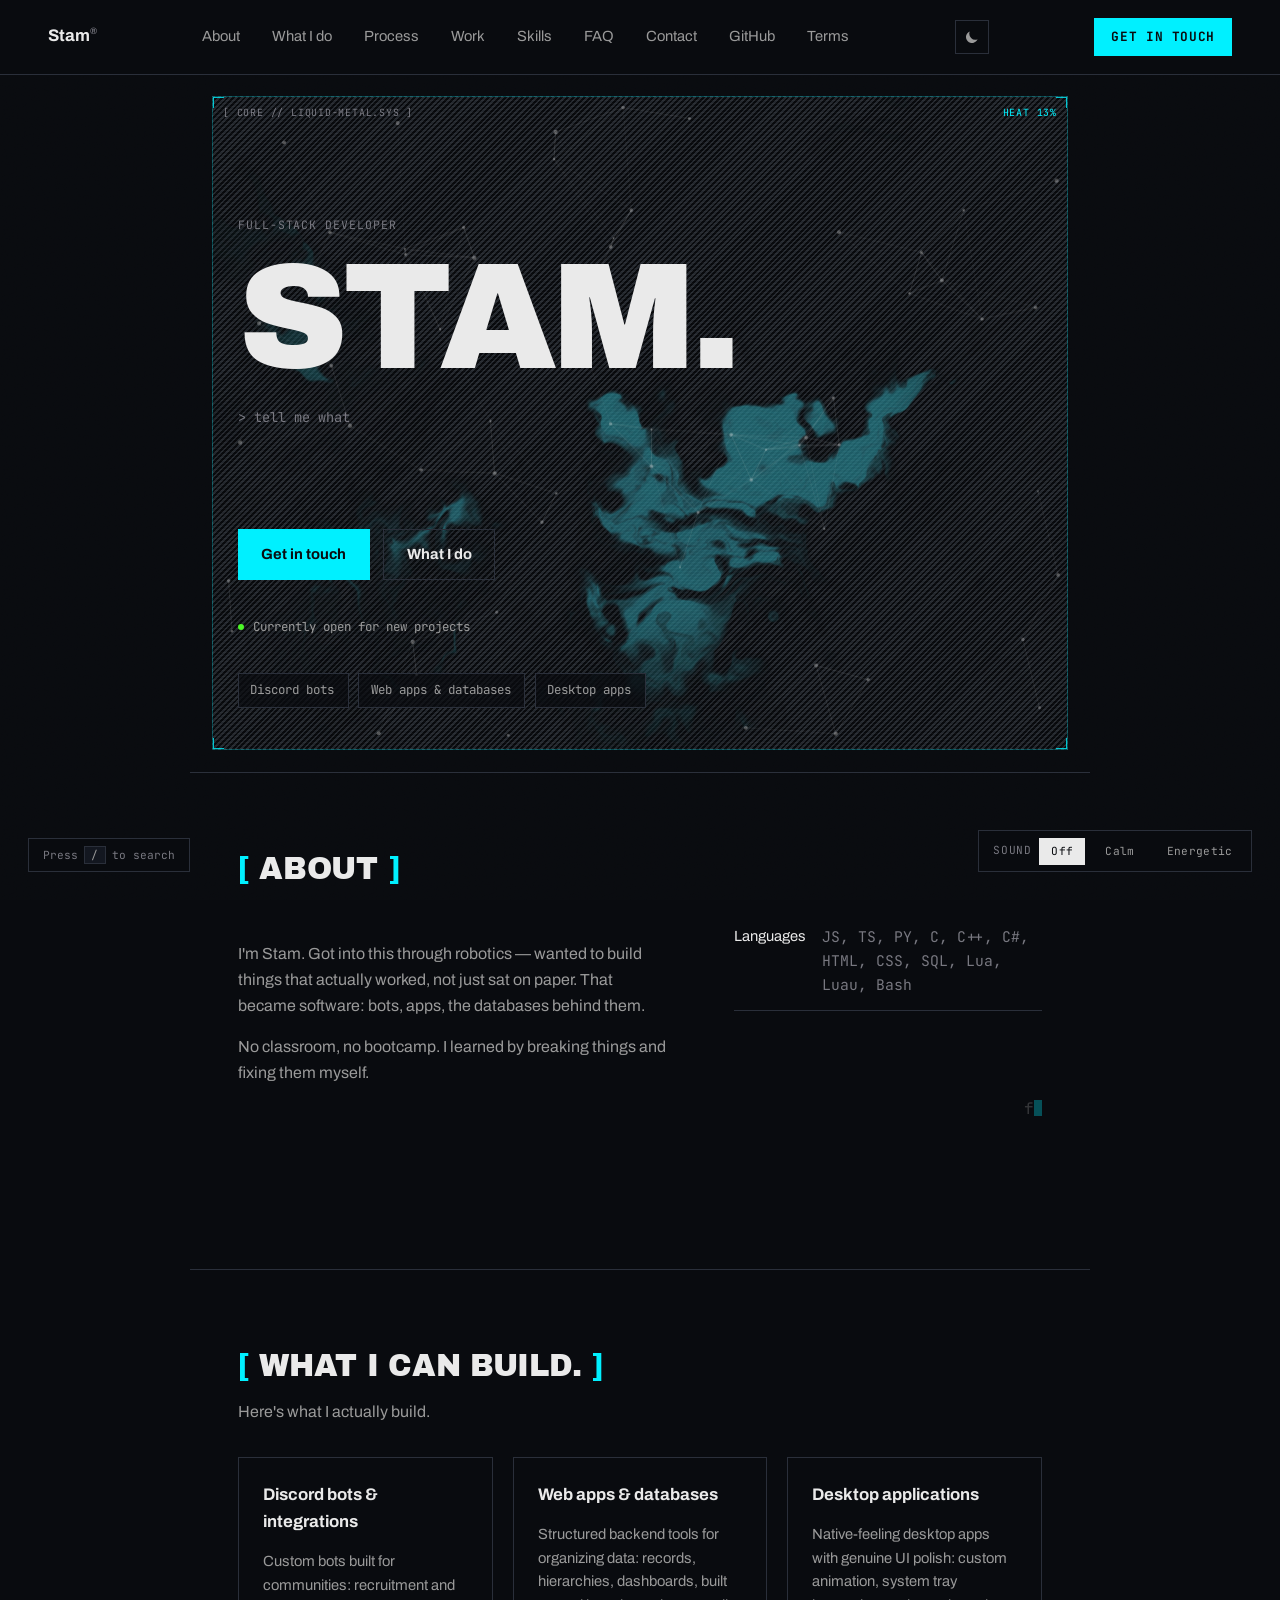
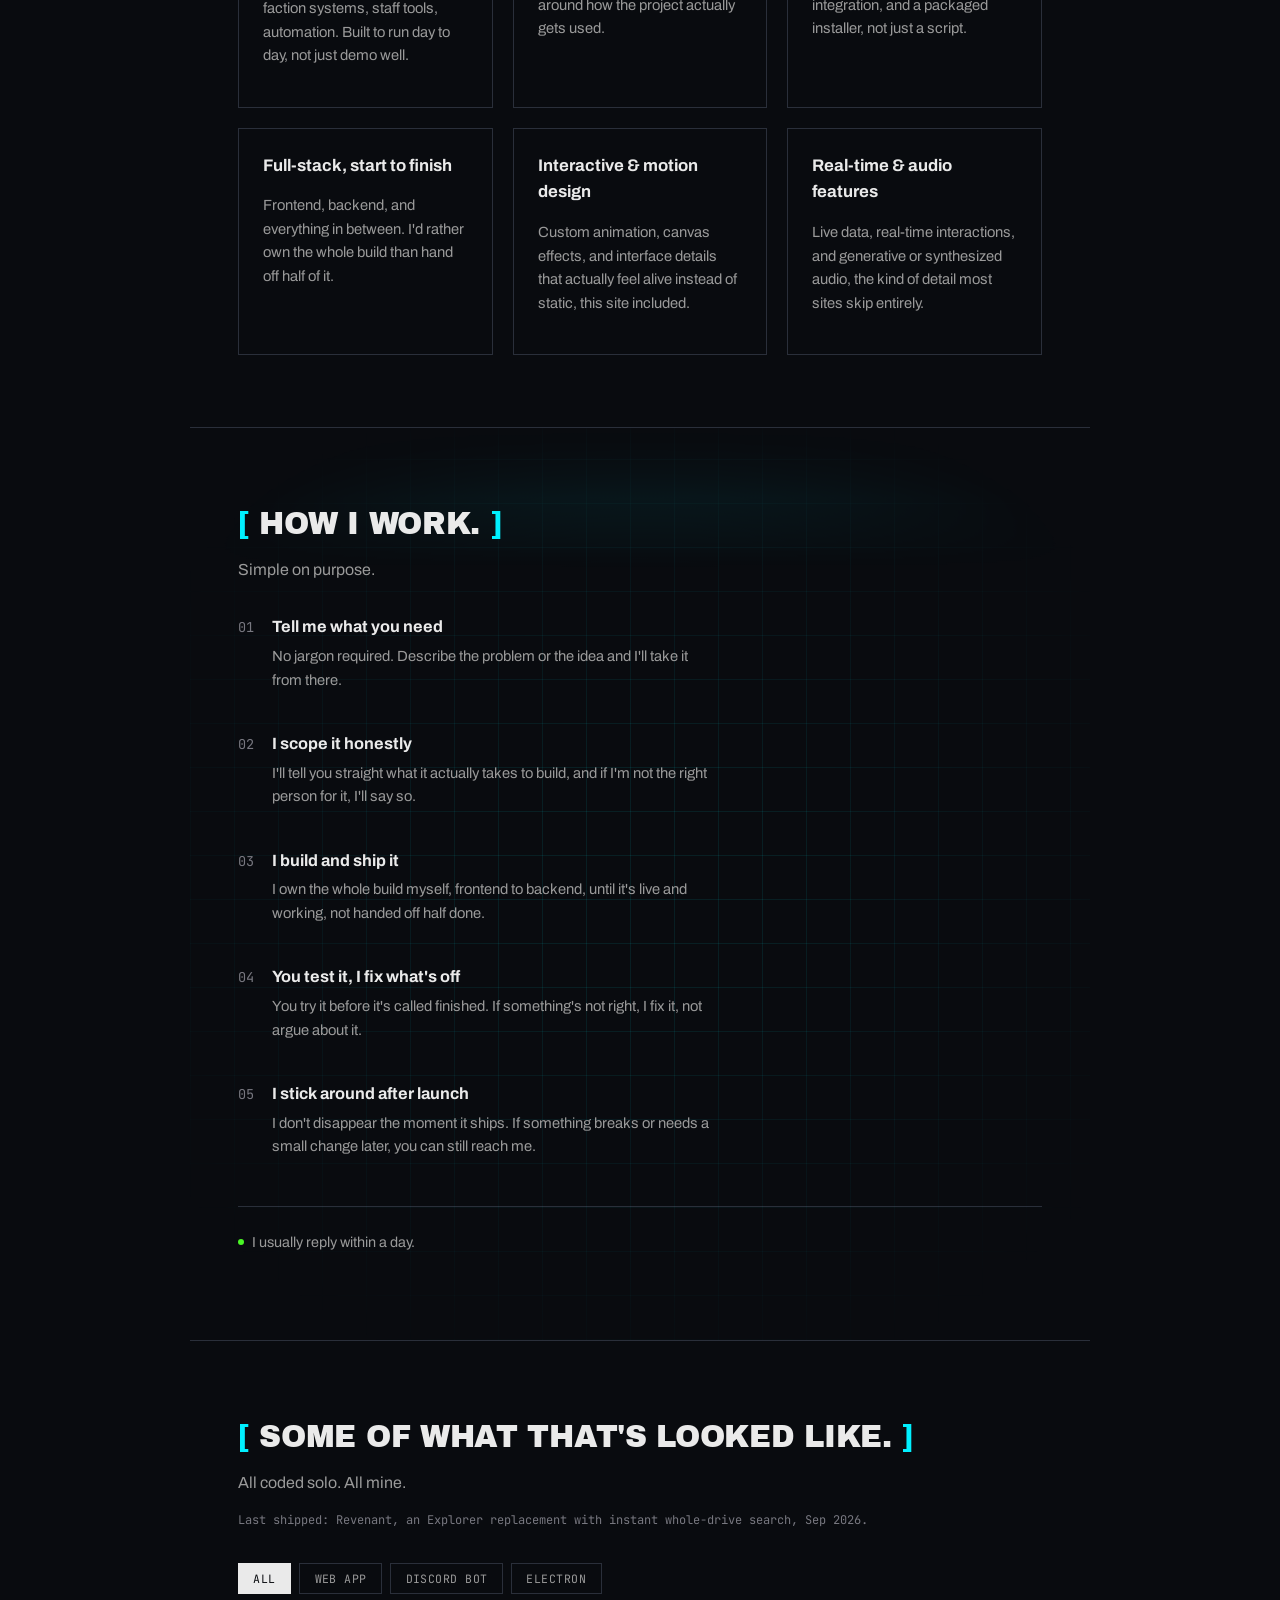
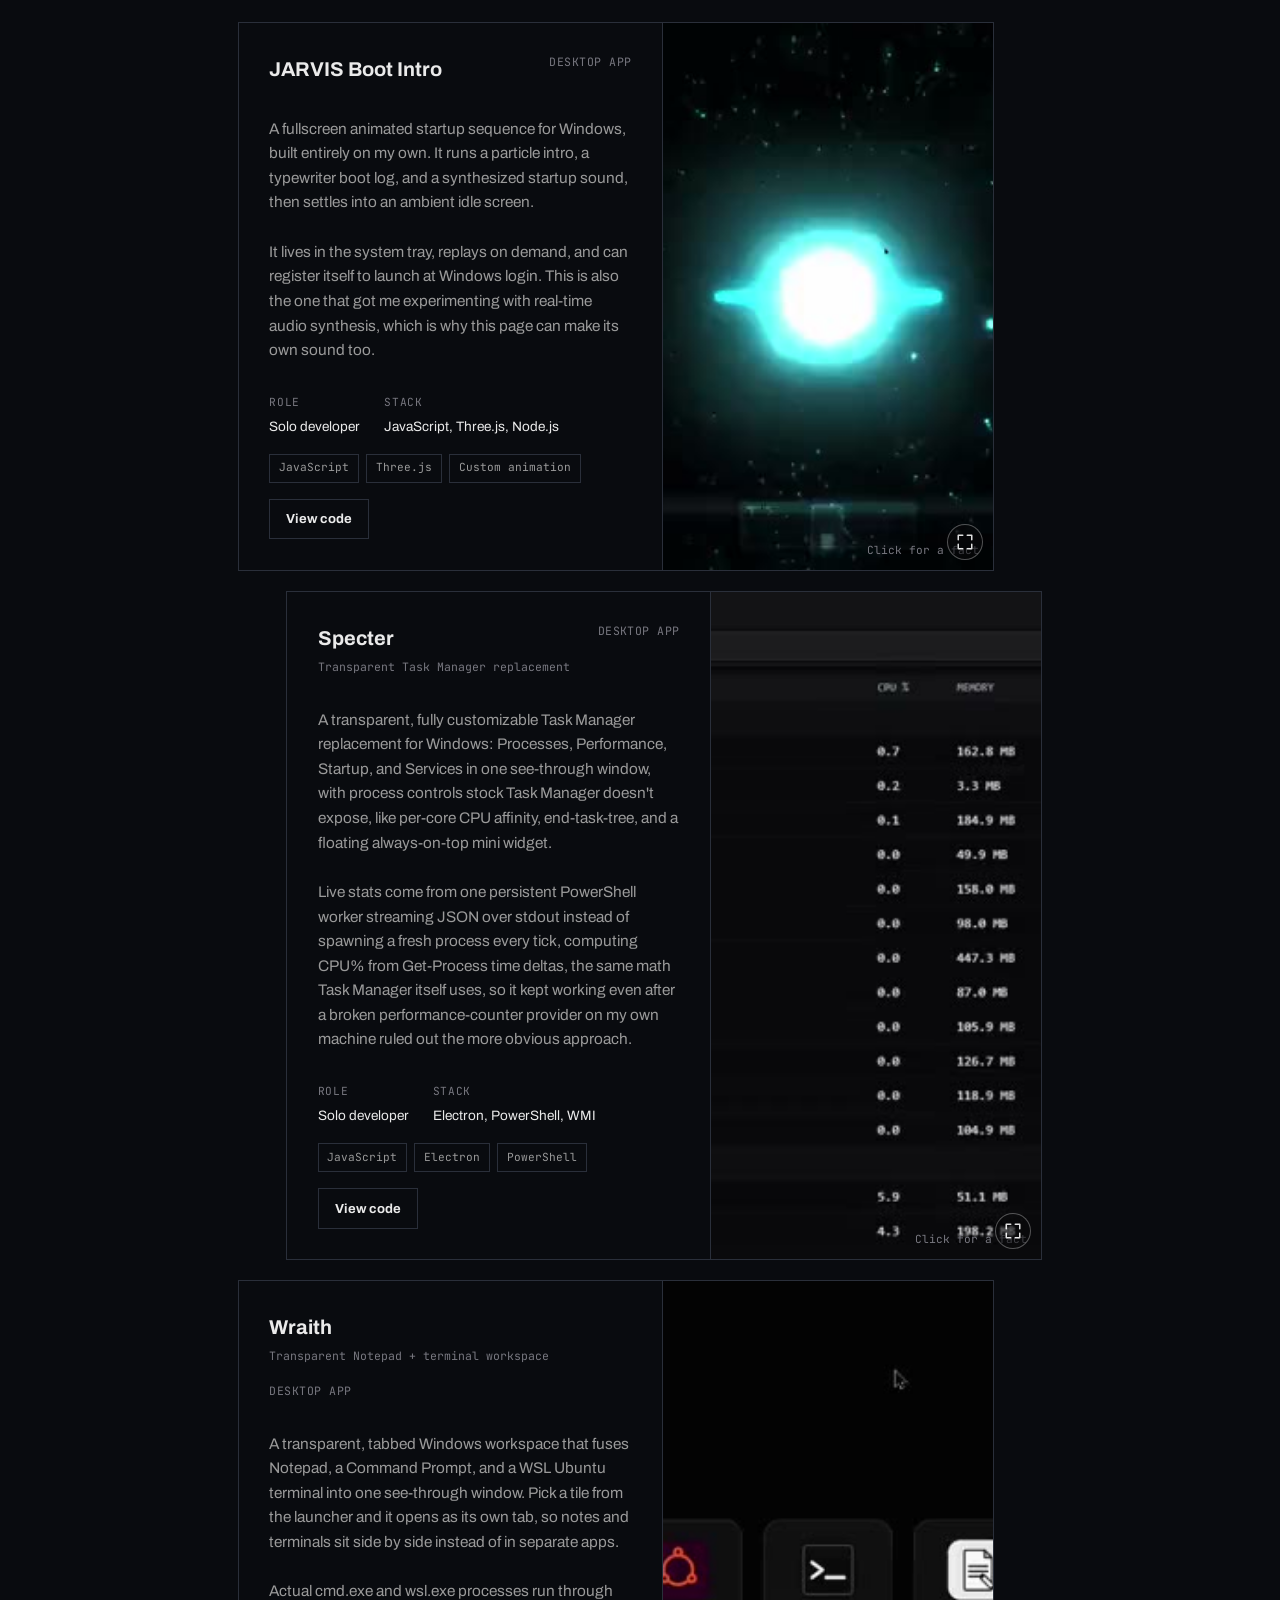
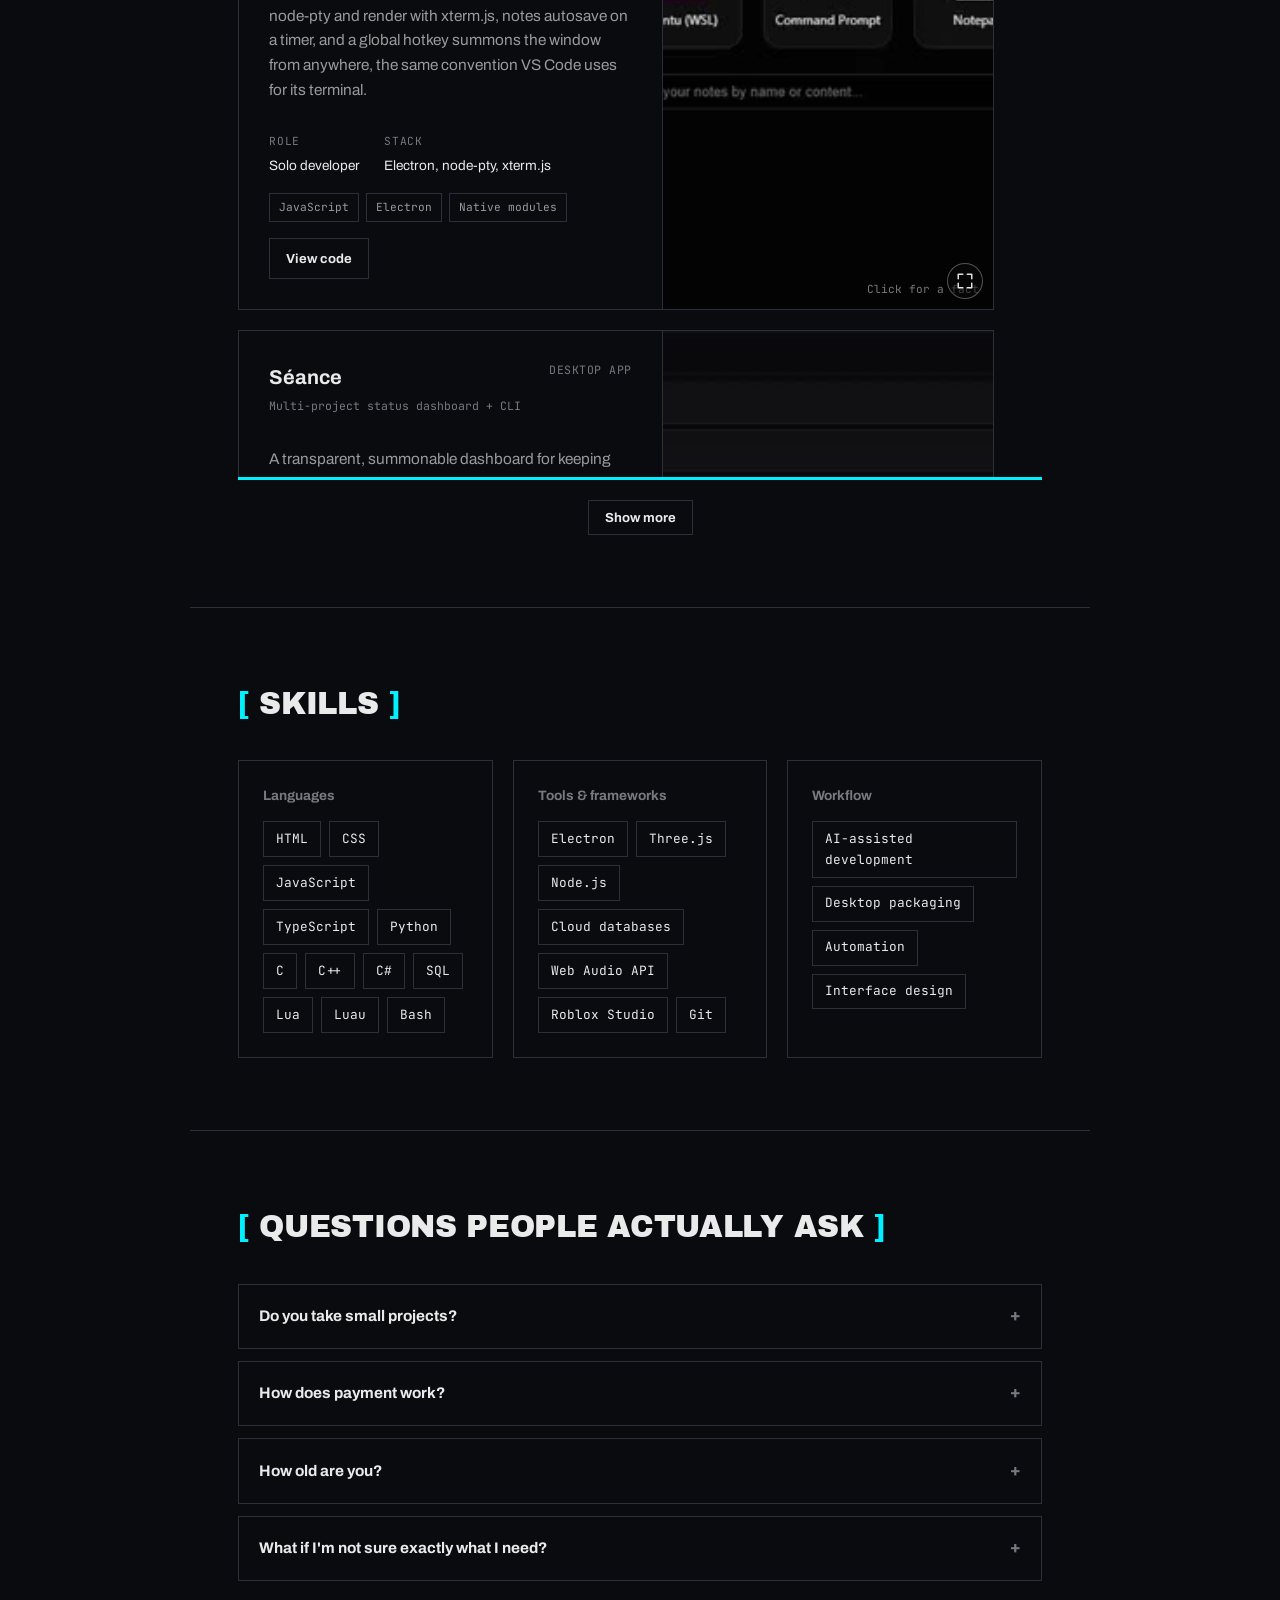
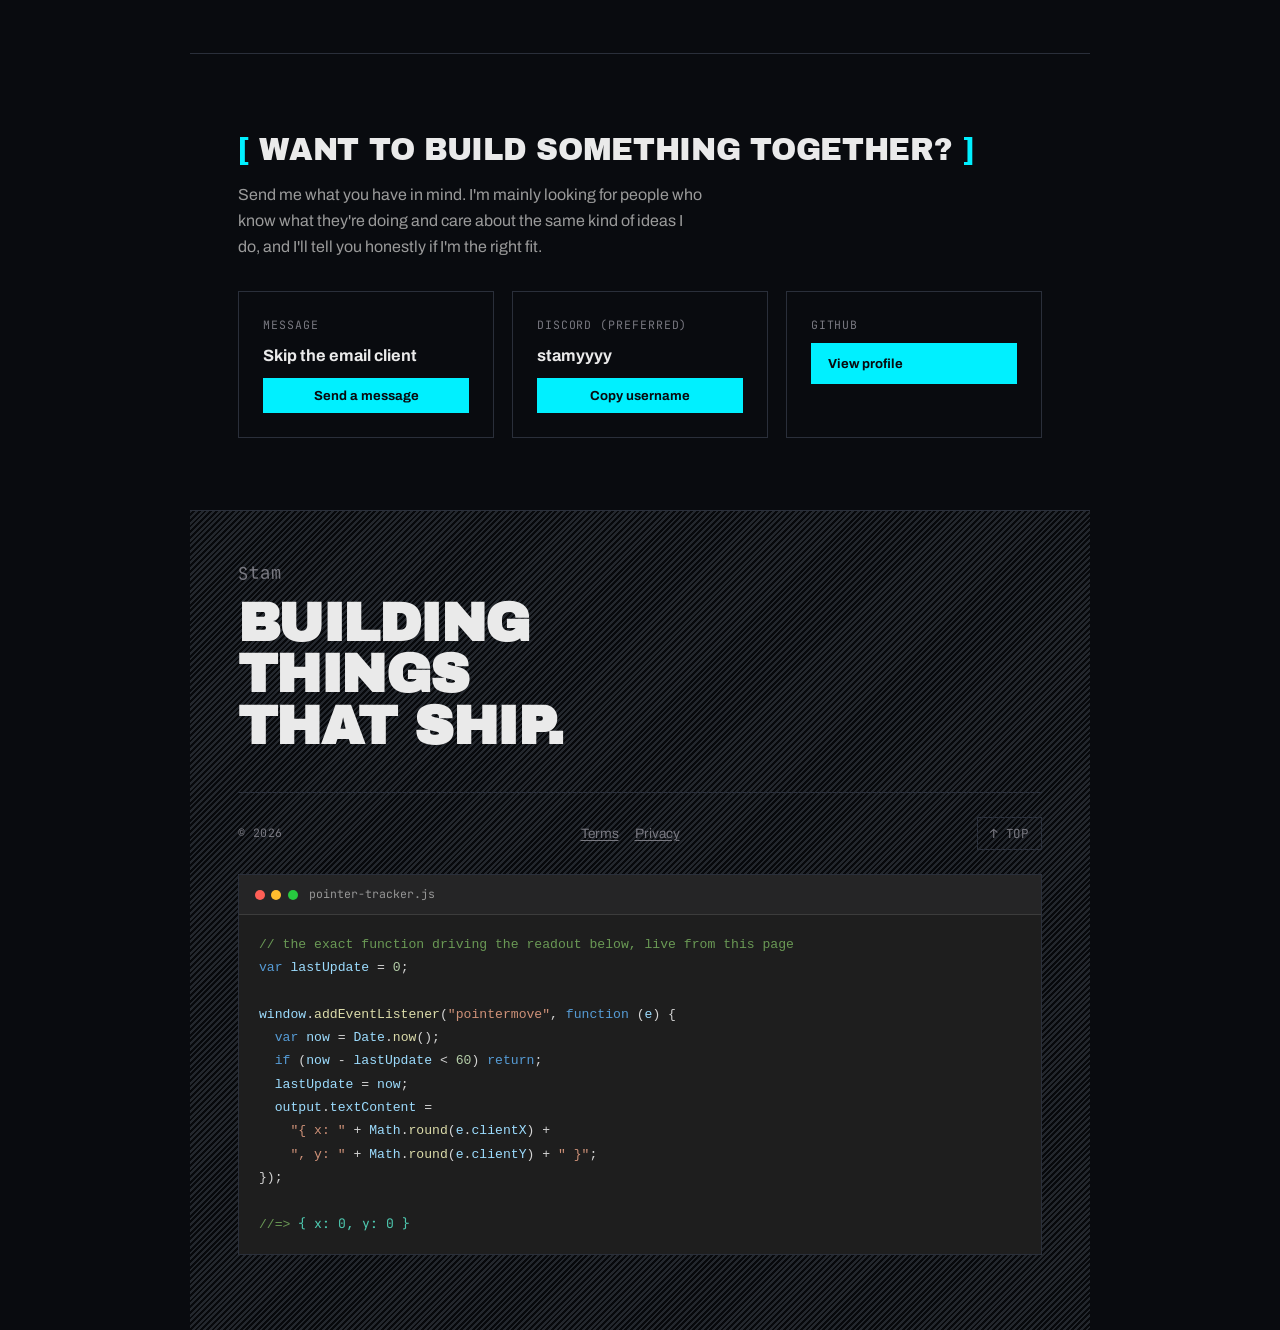
==== commit 791b063c: "Make dark the unconditional default theme The base tokens were already dark, but a prefers-color-sch" ====
--- a/index.html
+++ b/index.html
@@ -29,7 +29,7 @@
 <link rel="canonical" href="https://stam-console.web.app/">
 <link rel="manifest" href="site.webmanifest">
 <link rel="apple-touch-icon" href="assets/icon-180.png">
-<meta name="theme-color" content="#0a0a0a">
+<meta name="theme-color" content="#090b0f">
 <script type="application/ld+json">
 {
   "@context": "https://schema.org",
--- a/assets/css/site.css
+++ b/assets/css/site.css
@@ -68,30 +68,7 @@
     --metal-2-rgb: 61, 67, 75;
   }
 
-  @media (prefers-color-scheme: light) {
-    :root:not([data-theme="dark"]) {
-      --bg: #f4f4f0;
-      --surface: #eae8e3;
-      --surface-2: #e2e0da;
-      --text: #0a0a0a;
-      --text-rgb: 10, 10, 10;
-      --text-dim: #4a4a48;
-      --text-faint: #606066;
-      --border: #0a0a0a;
-      --hazard: #0a7d8c;
-      --hazard-rgb: 10, 125, 140;
-      --live: #1a8a3a;
-      --live-rgb: 26, 138, 58;
-      --neon-1: #0a7d8c;
-      --neon-1-rgb: 10, 125, 140;
-      --neon-2: #0a7d8c;
-      --neon-2-rgb: 10, 125, 140;
-      --metal-1-rgb: 199, 197, 189;
-      --metal-2-rgb: 237, 236, 230;
-    }
-  }
-
-  :root { color-scheme: light dark; }
+  :root { color-scheme: dark; }
   :root[data-theme="light"] { color-scheme: light; }
   :root[data-theme="dark"] { color-scheme: dark; }
 
@@ -287,10 +264,6 @@
   .theme-toggle:hover { color: var(--text); border-color: var(--text-dim); background: var(--surface-2); }
   .theme-icon { display: block; }
   .theme-icon-sun { display: none; }
-  @media (prefers-color-scheme: light) {
-    html:not([data-theme="dark"]) .theme-icon-sun { display: block; }
-    html:not([data-theme="dark"]) .theme-icon-moon { display: none; }
-  }
   html[data-theme="light"] .theme-icon-sun { display: block; }
   html[data-theme="light"] .theme-icon-moon { display: none; }
   html[data-theme="dark"] .theme-icon-sun { display: none; }
@@ -337,10 +310,8 @@
       rgba(var(--metal-1-rgb), 0.5) 4px
     );
   }
-  :root[data-theme="dark"] .hero-viewport { border-color: rgba(var(--neon-1-rgb), 0.28); }
-  @media (prefers-color-scheme: dark) {
-    :root:not([data-theme="light"]) .hero-viewport { border-color: rgba(var(--neon-1-rgb), 0.28); }
-  }
+  :root .hero-viewport { border-color: rgba(var(--neon-1-rgb), 0.28); }
+  :root[data-theme="light"] .hero-viewport { border-color: var(--border); }
   .hero-viewport::after {
     content: "";
     position: absolute;
@@ -363,10 +334,7 @@
     opacity: 0.8;
     pointer-events: none;
   }
-  :root[data-theme="dark"] .hv-corner { border-color: var(--neon-1); }
-  @media (prefers-color-scheme: dark) {
-    :root:not([data-theme="light"]) .hv-corner { border-color: var(--neon-1); }
-  }
+  :root .hv-corner { border-color: var(--neon-1); }
   .hv-corner[data-pos="tl"] { top: -1px; left: -1px; border-width: 2px 0 0 2px; }
   .hv-corner[data-pos="tr"] { top: -1px; right: -1px; border-width: 2px 2px 0 0; }
   .hv-corner[data-pos="bl"] { bottom: -1px; left: -1px; border-width: 0 0 2px 2px; }
@@ -384,10 +352,7 @@
   }
   .hero-viewport-label { top: 0; left: 0; }
   .hero-viewport-readout { top: 0; right: 0; text-align: right; }
-  :root[data-theme="dark"] .hero-viewport-readout { color: var(--neon-1); }
-  @media (prefers-color-scheme: dark) {
-    :root:not([data-theme="light"]) .hero-viewport-readout { color: var(--neon-1); }
-  }
+  :root .hero-viewport-readout { color: var(--neon-1); }
   #hero-metal,
   #hero-grid {
     position: absolute;
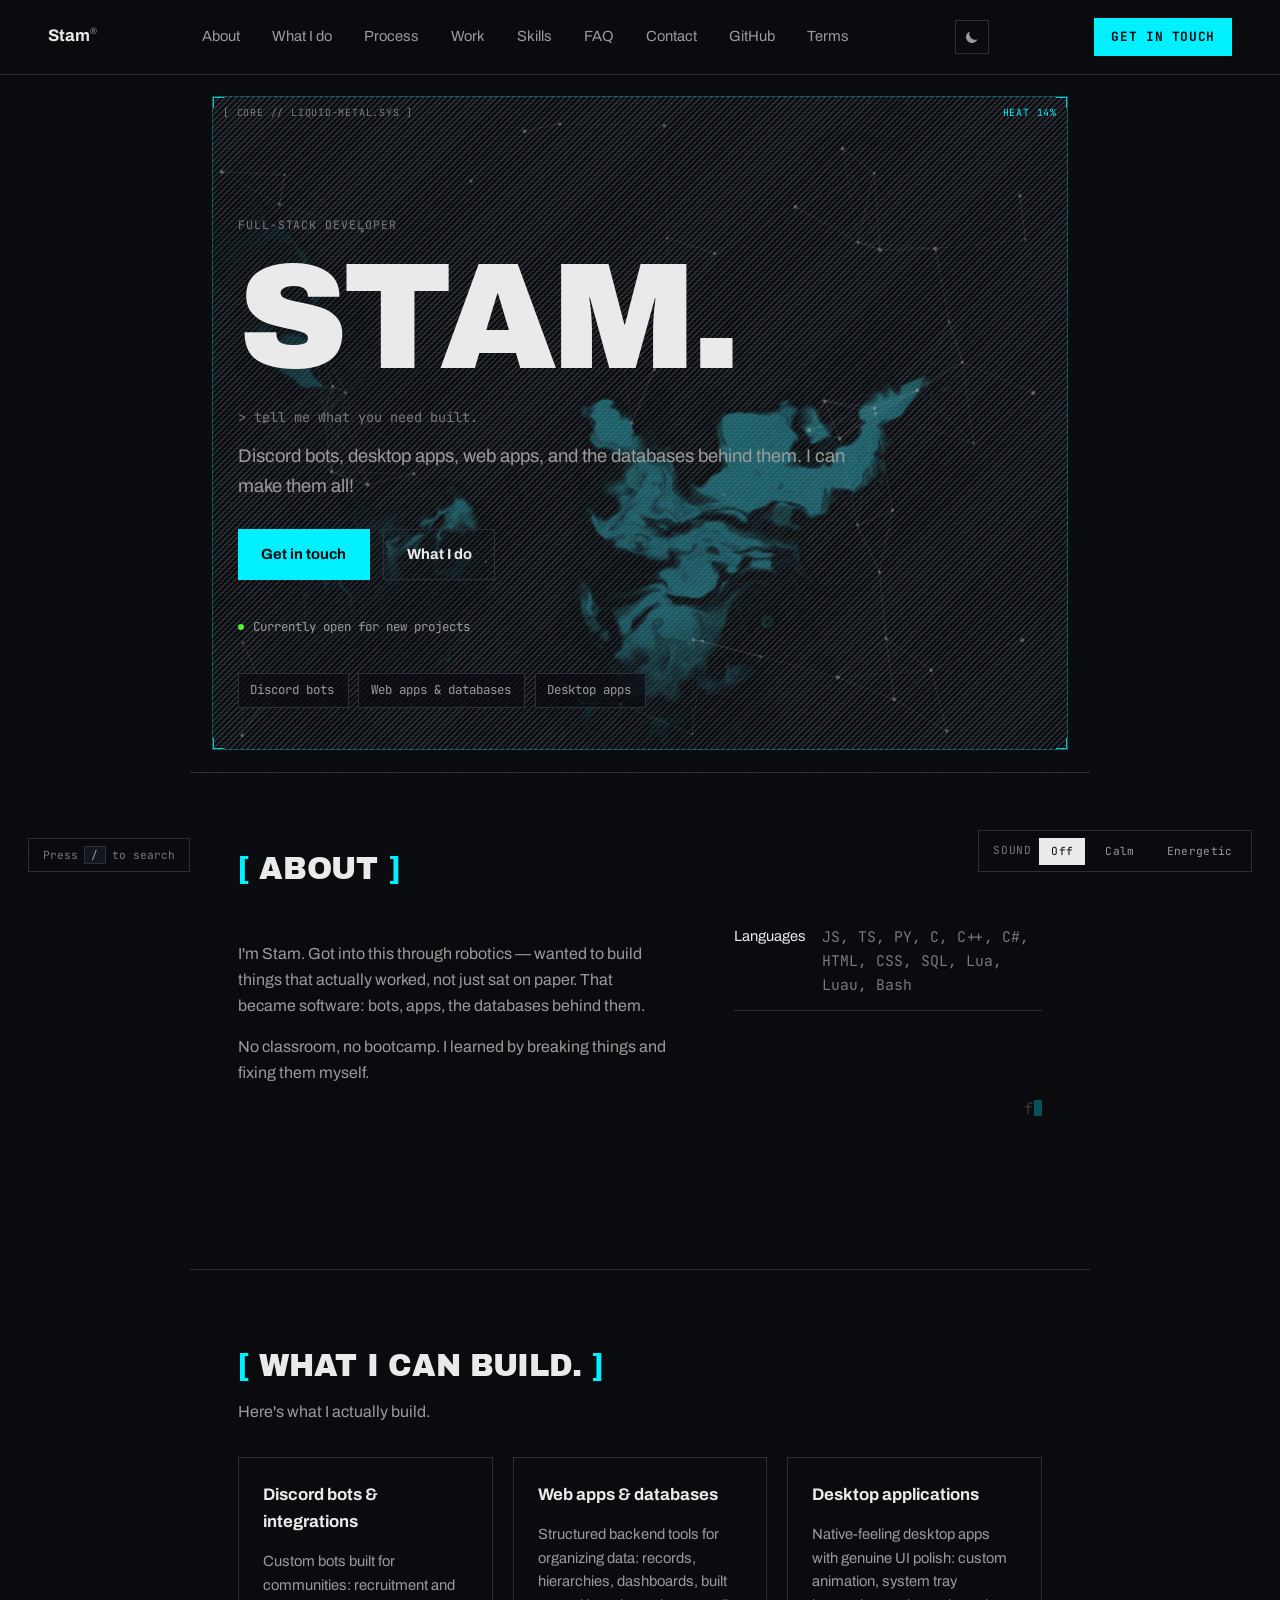
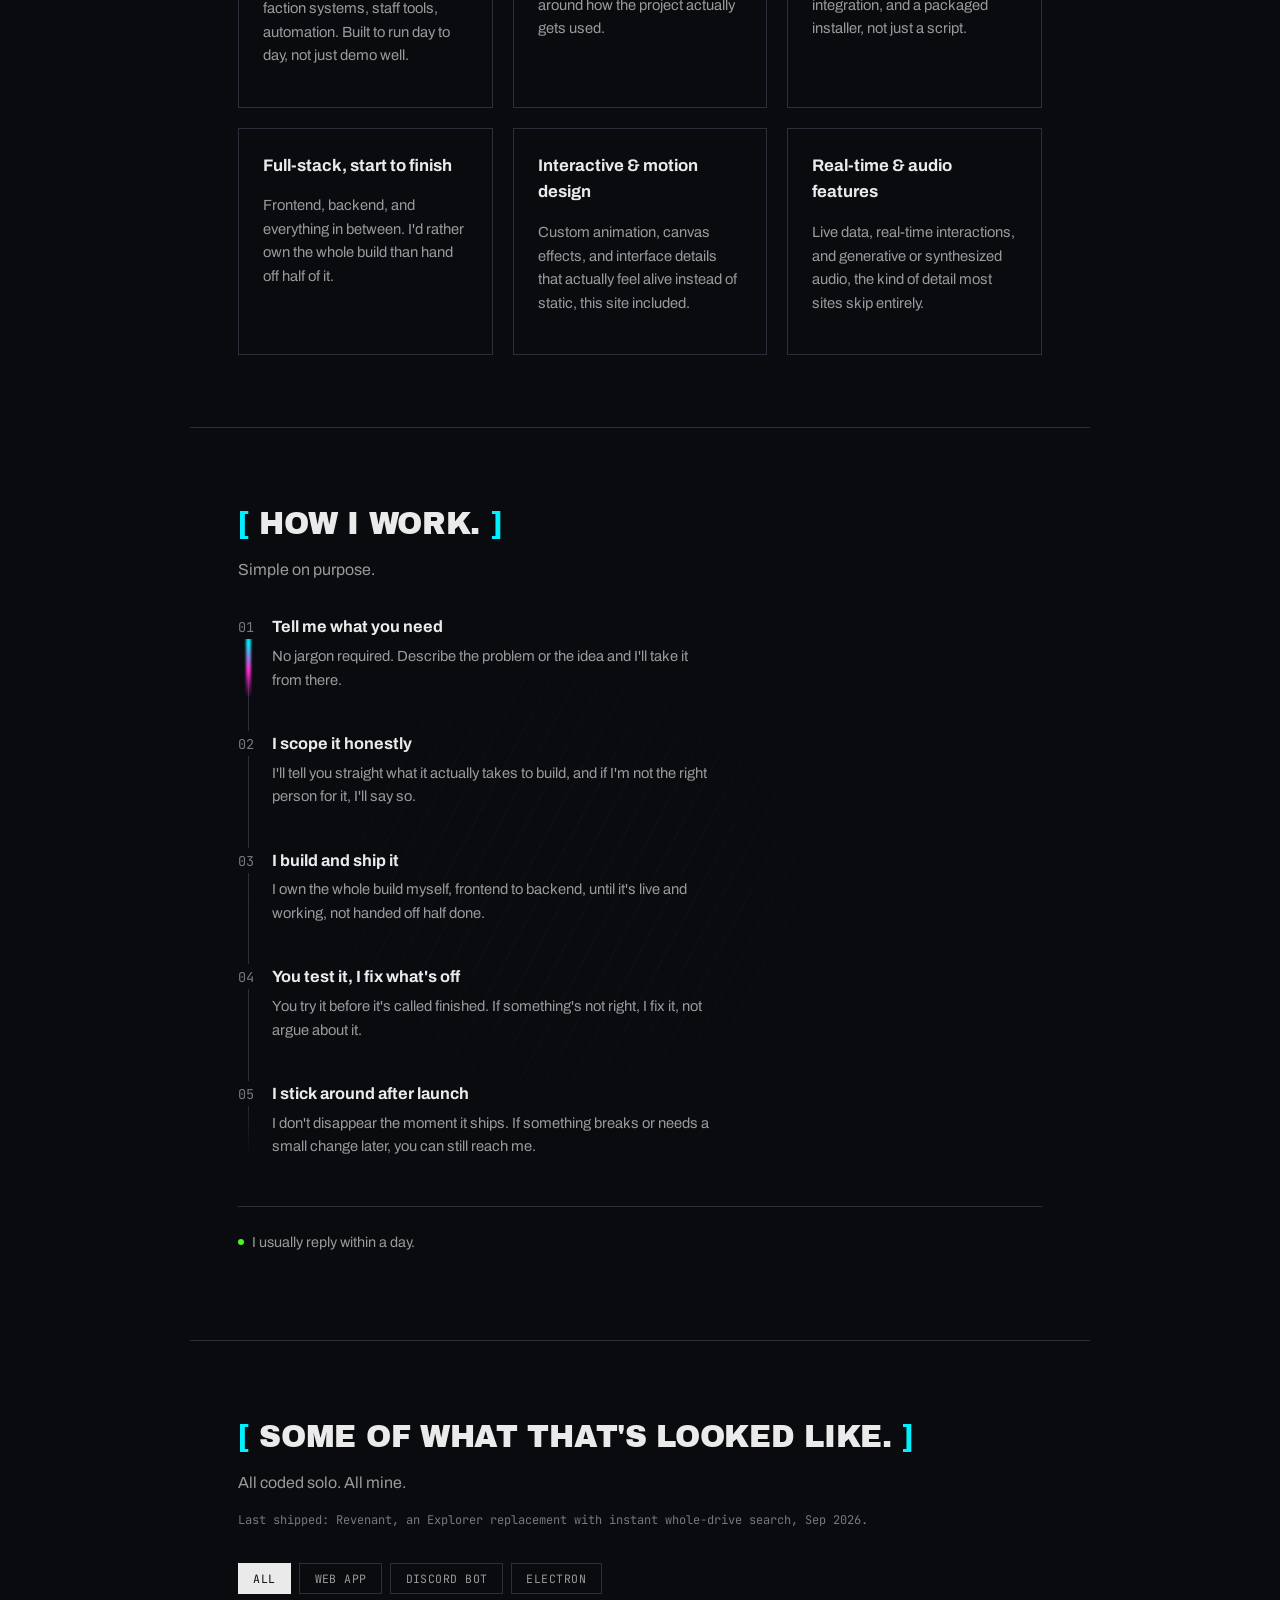
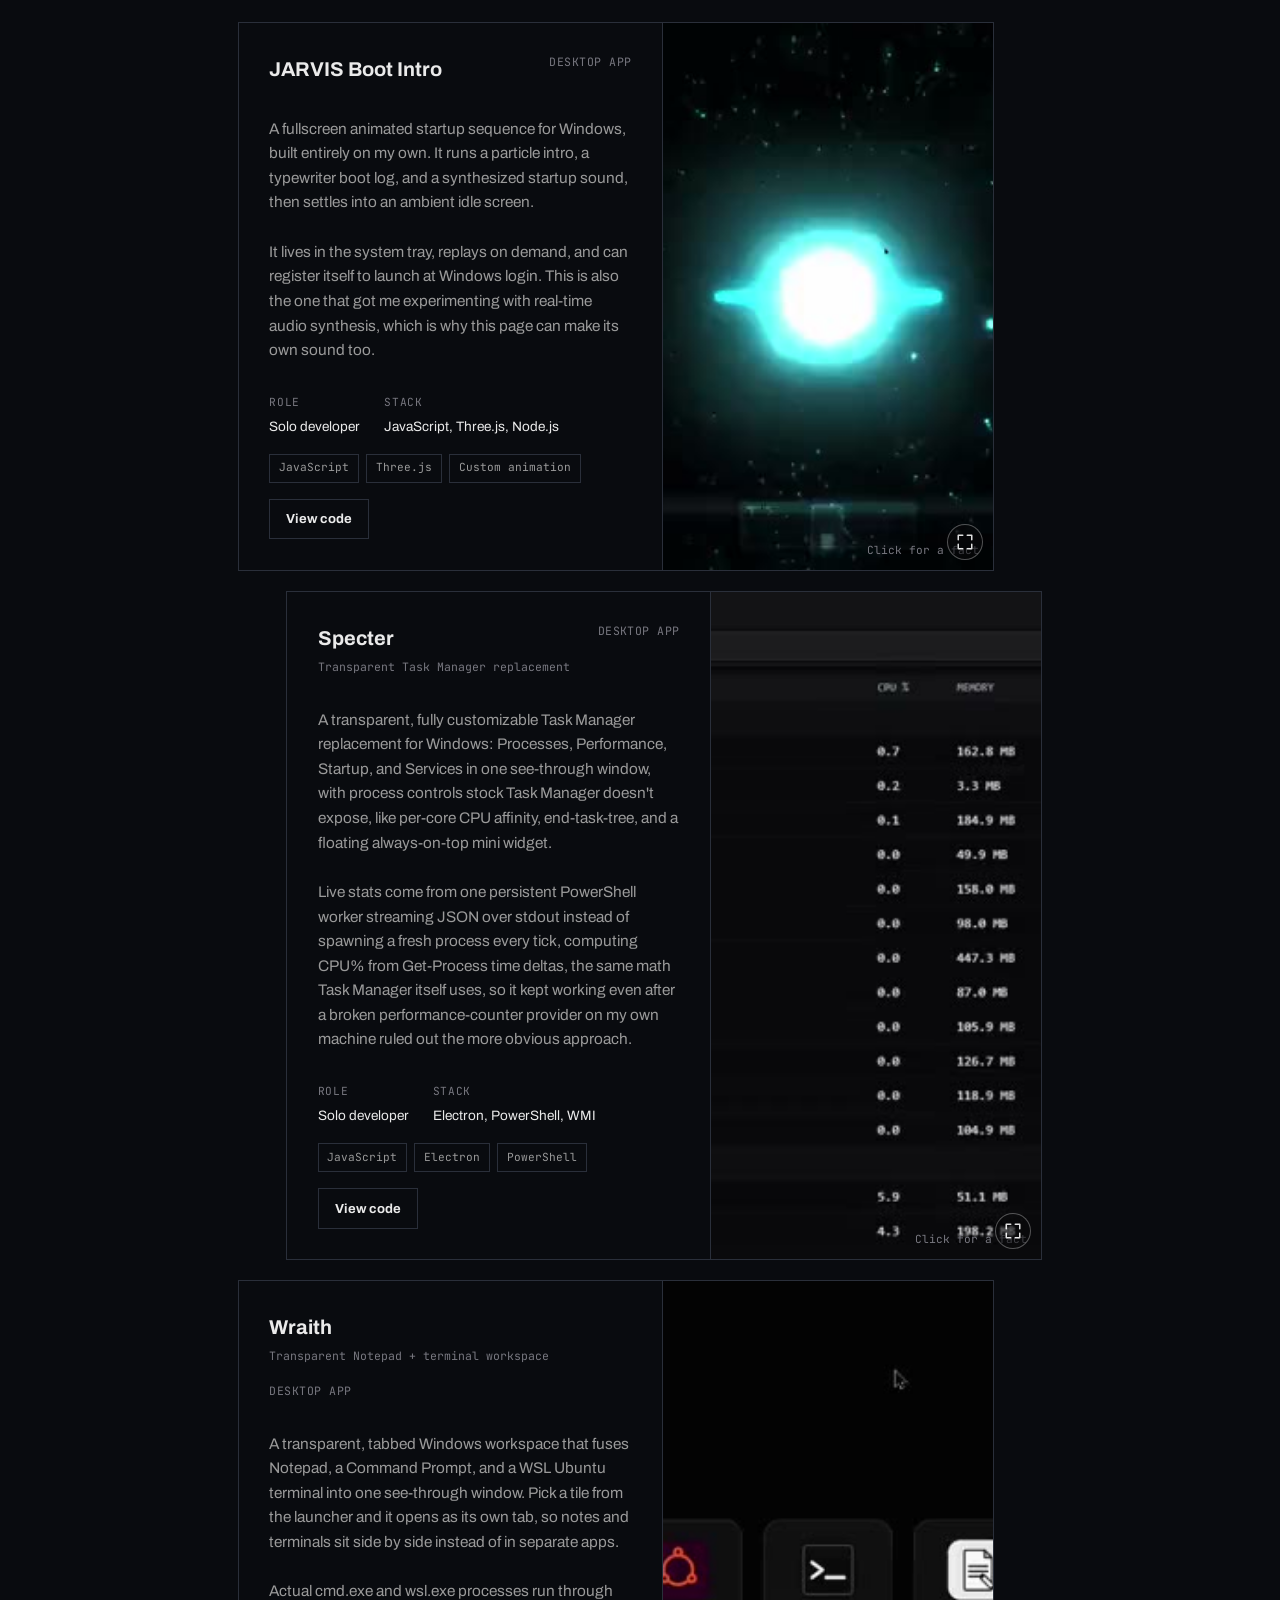
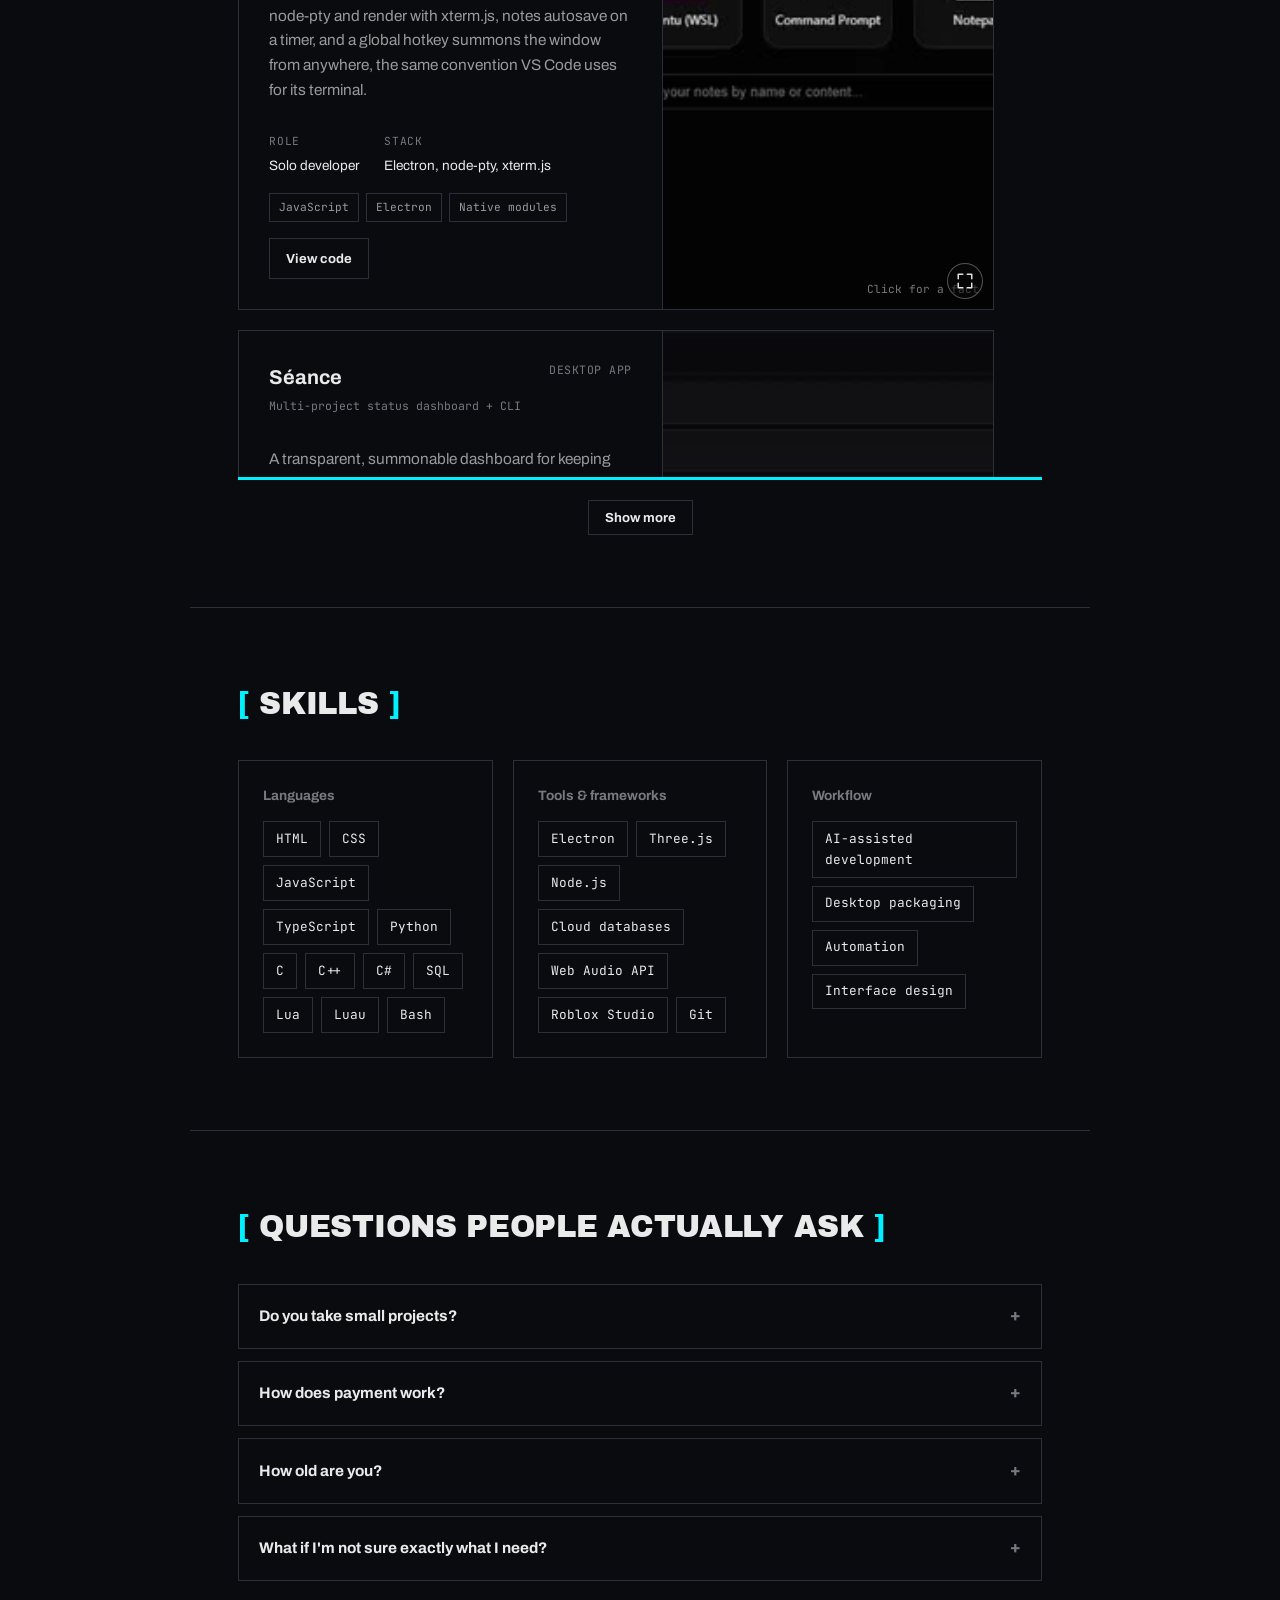
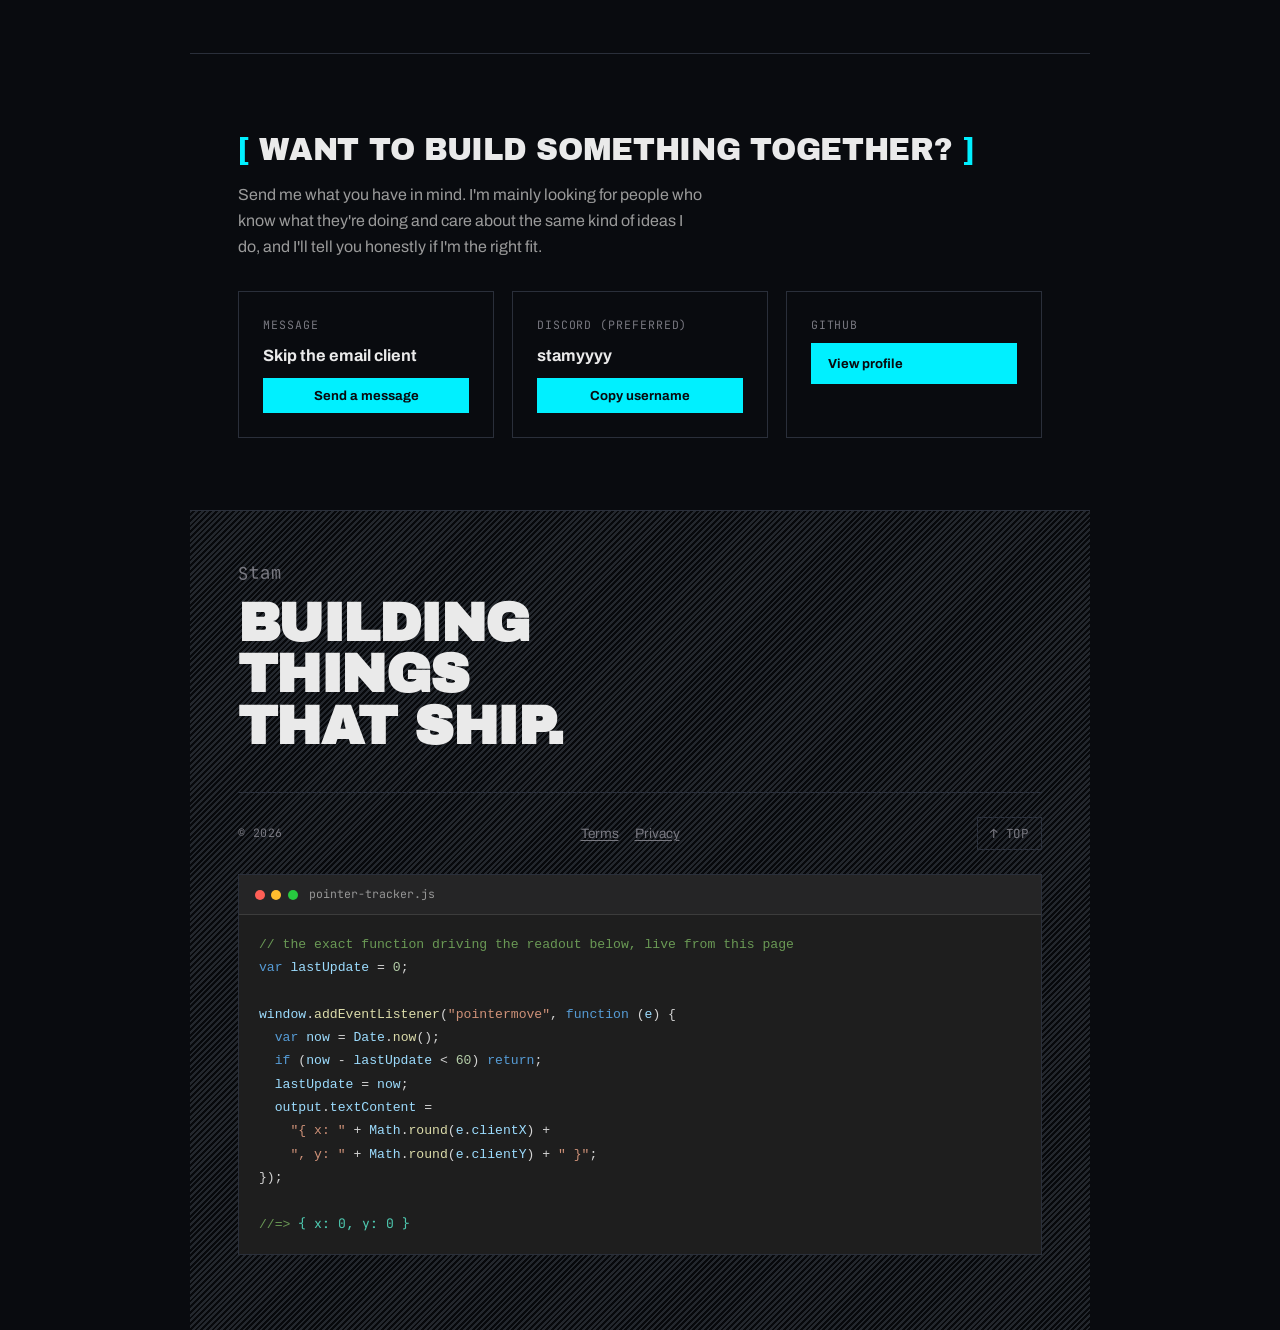
==== commit 652f92cd: "Rebuild How-I-work section Dropped the square grid. The section is now a proper timeline: a spine ru" ====
--- a/index.html
+++ b/index.html
@@ -170,12 +170,7 @@
   </section>
 
   <section id="how" class="panel reveal">
-    <div class="how-viewport" aria-hidden="true">
-      <span class="how-cross" data-pos="tl"></span>
-      <span class="how-cross" data-pos="tr"></span>
-      <span class="how-cross" data-pos="bl"></span>
-      <span class="how-cross" data-pos="br"></span>
-    </div>
+    <div class="how-viewport" aria-hidden="true"></div>
     <div class="panel-head">
       <h2 class="panel-title">How I work.</h2>
       <p class="panel-sub">Simple on purpose.</p>
--- a/assets/css/site.css
+++ b/assets/css/site.css
@@ -1722,64 +1722,89 @@
     inset: 0;
     z-index: 0;
     pointer-events: none;
-    background:
-      repeating-linear-gradient(0deg, rgba(var(--hazard-rgb), 0.085) 0 1px, transparent 1px 44px),
-      repeating-linear-gradient(90deg, rgba(var(--hazard-rgb), 0.085) 0 1px, transparent 1px 44px);
-    mask-image: radial-gradient(ellipse 78% 70% at 50% 50%, black 20%, transparent 82%);
-    -webkit-mask-image: radial-gradient(ellipse 78% 70% at 50% 50%, black 20%, transparent 82%);
-  }
-  .how-viewport::before {
+    background: repeating-linear-gradient(
+      118deg,
+      transparent 0 22px,
+      rgba(var(--hazard-rgb), 0.035) 22px 23px
+    );
+    mask-image: radial-gradient(ellipse 70% 62% at 42% 50%, black 18%, transparent 78%);
+    -webkit-mask-image: radial-gradient(ellipse 70% 62% at 42% 50%, black 18%, transparent 78%);
+  }
+  #how .panel-head, #how .steps, #how .response-time { position: relative; z-index: 1; }
+
+  .steps { position: relative; }
+  .steps::before {
     content: "";
     position: absolute;
-    left: 0; right: 0; height: 140px;
-    background: linear-gradient(180deg, transparent, rgba(var(--hazard-rgb), 0.14), transparent);
-    animation: howSweep 7s linear infinite;
-  }
-  @keyframes howSweep {
-    0% { top: -140px; }
-    100% { top: 100%; }
-  }
-  .how-cross {
-    position: absolute; width: 16px; height: 16px;
-  }
-  .how-cross::before, .how-cross::after {
-    content: ""; position: absolute; background: rgba(var(--hazard-rgb), 0.5);
-  }
-  .how-cross::before { left: 50%; top: 0; width: 1px; height: 100%; transform: translateX(-50%); }
-  .how-cross::after { top: 50%; left: 0; height: 1px; width: 100%; transform: translateY(-50%); }
-  .how-cross[data-pos="tl"] { top: 26px; left: 26px; }
-  .how-cross[data-pos="tr"] { top: 26px; right: 26px; }
-  .how-cross[data-pos="bl"] { bottom: 26px; left: 26px; }
-  .how-cross[data-pos="br"] { bottom: 26px; right: 26px; }
-  #how .panel-head, #how .steps { position: relative; z-index: 1; }
+    left: calc(1ch + 1px);
+    top: 0.9rem;
+    bottom: 0.9rem;
+    width: 1px;
+    background: linear-gradient(180deg, transparent, var(--border) 12%, var(--border) 88%, transparent);
+  }
+  .steps::after {
+    content: "";
+    position: absolute;
+    left: calc(1ch - 1px);
+    top: 0;
+    width: 5px;
+    height: 84px;
+    border-radius: 3px;
+    background: linear-gradient(180deg, transparent, var(--neon-1), var(--neon-2), transparent);
+    filter: blur(1px);
+    animation: howPulse 5.5s ease-in-out infinite;
+  }
+  @keyframes howPulse {
+    0%   { top: -84px; opacity: 0; }
+    14%  { opacity: 0.9; }
+    86%  { opacity: 0.9; }
+    100% { top: 100%; opacity: 0; }
+  }
+
+  .step { position: relative; }
+  .step-num {
+    position: relative;
+    z-index: 1;
+    background: var(--bg);
+    transition: color 0.25s ease;
+  }
+  .step::before {
+    content: "";
+    position: absolute;
+    left: calc(1ch - 2px);
+    top: 0.55rem;
+    width: 7px;
+    height: 7px;
+    background: var(--border);
+    transition: background 0.25s ease, box-shadow 0.25s ease, transform 0.25s ease;
+  }
+  .step:hover::before {
+    background: var(--neon-1);
+    box-shadow: 0 0 12px rgba(var(--neon-1-rgb), 0.85);
+    transform: scale(1.35);
+  }
+  .step:hover .step-num { color: var(--neon-1); }
+  .step:hover .step-title { color: var(--neon-1); }
+  .step-title { transition: color 0.25s ease; }
+
   @media (prefers-reduced-motion: reduce) {
-    .how-viewport::before { animation: none; display: none; }
-  }
-
-  @keyframes holoSplit {
-    0%   { text-shadow: -2px 0 rgba(var(--neon-1-rgb), 0.85), 2px 0 rgba(var(--neon-2-rgb), 0.85); }
-    18%  { text-shadow: 2px 0 rgba(var(--neon-1-rgb), 0.85), -2px 0 rgba(var(--neon-2-rgb), 0.85); }
-    36%  { text-shadow: -1px 0 rgba(var(--neon-1-rgb), 0.6), 1px 0 rgba(var(--neon-2-rgb), 0.6); }
-    100% { text-shadow: 0 0 7px rgba(var(--neon-1-rgb), 0.5); }
-  }
-  @keyframes holoNudge {
-    0%   { transform: translateX(-1px); }
-    18%  { transform: translateX(1px); }
-    36%  { transform: translateX(0); }
-    100% { transform: translateX(0); }
-  }
-  @keyframes holoSheen {
-    0%   { transform: translateX(-120%); }
-    100% { transform: translateX(220%); }
+    .steps::after { animation: none; opacity: 0; }
+  }
+
+  @keyframes holoFlow {
+    0%   { background-position: 0% 50%; }
+    100% { background-position: 300% 50%; }
+  }
+  @keyframes railFlow {
+    0%   { background-position: 50% 0%; }
+    100% { background-position: 50% 300%; }
   }
 
   .nav-links a:hover,
   .nav-terms-btn:hover,
-  .footer-terms-btn:hover,
-  .link-arrow:hover {
+  .footer-terms-btn:hover {
     color: var(--neon-1);
     border-color: var(--neon-1);
-    animation: holoSplit 0.42s steps(3, end) 1;
   }
 
   .btn:not(.btn-primary):hover,
@@ -1788,52 +1813,78 @@
   .footer-top-btn:hover {
     border-color: var(--neon-1);
     color: var(--neon-1);
-    animation: holoSplit 0.42s steps(3, end) 1, holoNudge 0.42s steps(3, end) 1;
   }
 
   .btn-primary:hover,
   .nav-cta:hover {
-    background: var(--neon-1);
     color: var(--bg);
-    box-shadow: -3px 0 0 rgba(var(--neon-2-rgb), 0.75), 3px 0 0 rgba(var(--neon-1-rgb), 0.55), 0 0 22px rgba(var(--neon-1-rgb), 0.35);
-    animation: holoNudge 0.42s steps(3, end) 1;
-  }
-
-  .project-card, .offer-card, .skill-group, .contact-card { position: relative; }
-  .project-card::after,
+    background-image: linear-gradient(90deg, var(--neon-1), var(--neon-2), var(--neon-1), var(--neon-2), var(--neon-1));
+    background-size: 300% 100%;
+    animation: holoFlow 2.4s linear infinite;
+  }
+
+  .project-card,
+  .offer-card,
+  .skill-group,
+  .contact-card { position: relative; }
+
+  .project-content,
+  .offer-card,
+  .skill-group,
+  .contact-card { position: relative; }
+
+  .project-content::after,
   .offer-card::after,
   .skill-group::after,
   .contact-card::after {
     content: "";
     position: absolute;
-    top: 0; bottom: 0; left: 0;
-    width: 28%;
+    inset: 0;
     pointer-events: none;
     opacity: 0;
-    background: linear-gradient(100deg, transparent, rgba(var(--neon-1-rgb), 0.16), rgba(var(--neon-2-rgb), 0.1), transparent);
-  }
-  .project-card:hover::after,
+    transition: opacity 0.28s ease;
+    background-image: linear-gradient(
+      100deg,
+      transparent 0%,
+      rgba(var(--neon-1-rgb), 0.10) 18%,
+      rgba(var(--neon-2-rgb), 0.13) 34%,
+      rgba(var(--neon-1-rgb), 0.10) 50%,
+      transparent 68%,
+      rgba(var(--neon-2-rgb), 0.10) 84%,
+      transparent 100%
+    );
+    background-size: 300% 100%;
+  }
+  .project-card:hover .project-content::after,
   .offer-card:hover::after,
   .skill-group:hover::after,
   .contact-card:hover::after {
     opacity: 1;
-    animation: holoSheen 0.85s ease-out 1;
-  }
-  .project-card:hover, .offer-card:hover, .skill-group:hover, .contact-card:hover {
-    border-color: var(--neon-1);
-  }
-  .project-card:hover .project-title,
-  .offer-card:hover .offer-title {
-    animation: holoSplit 0.42s steps(3, end) 1;
+    animation: holoFlow 3.2s linear infinite;
+  }
+  .project-card:hover,
+  .offer-card:hover,
+  .skill-group:hover,
+  .contact-card:hover { border-color: var(--neon-1); }
+
+  .offer-card::before,
+  .skill-group::before,
+  .project-card::before {
+    background-image: linear-gradient(180deg, var(--neon-1), var(--neon-2), var(--neon-1), var(--neon-2), var(--neon-1));
+    background-size: 100% 300%;
+  }
+  .offer-card:hover::before,
+  .skill-group:hover::before,
+  .project-card:hover::before {
+    opacity: 1;
+    animation: railFlow 2.8s linear infinite;
   }
 
   @media (prefers-reduced-motion: reduce) {
-    .nav-links a:hover, .nav-terms-btn:hover, .footer-terms-btn:hover,
-    .btn:hover, .filter-btn:hover, .chip:hover, .footer-top-btn:hover,
     .btn-primary:hover, .nav-cta:hover,
-    .project-card:hover .project-title, .offer-card:hover .offer-title,
-    .project-card:hover::after, .offer-card:hover::after,
-    .skill-group:hover::after, .contact-card:hover::after {
+    .project-card:hover .project-content::after,
+    .offer-card:hover::after, .skill-group:hover::after, .contact-card:hover::after,
+    .offer-card:hover::before, .skill-group:hover::before, .project-card:hover::before {
       animation: none;
     }
   }
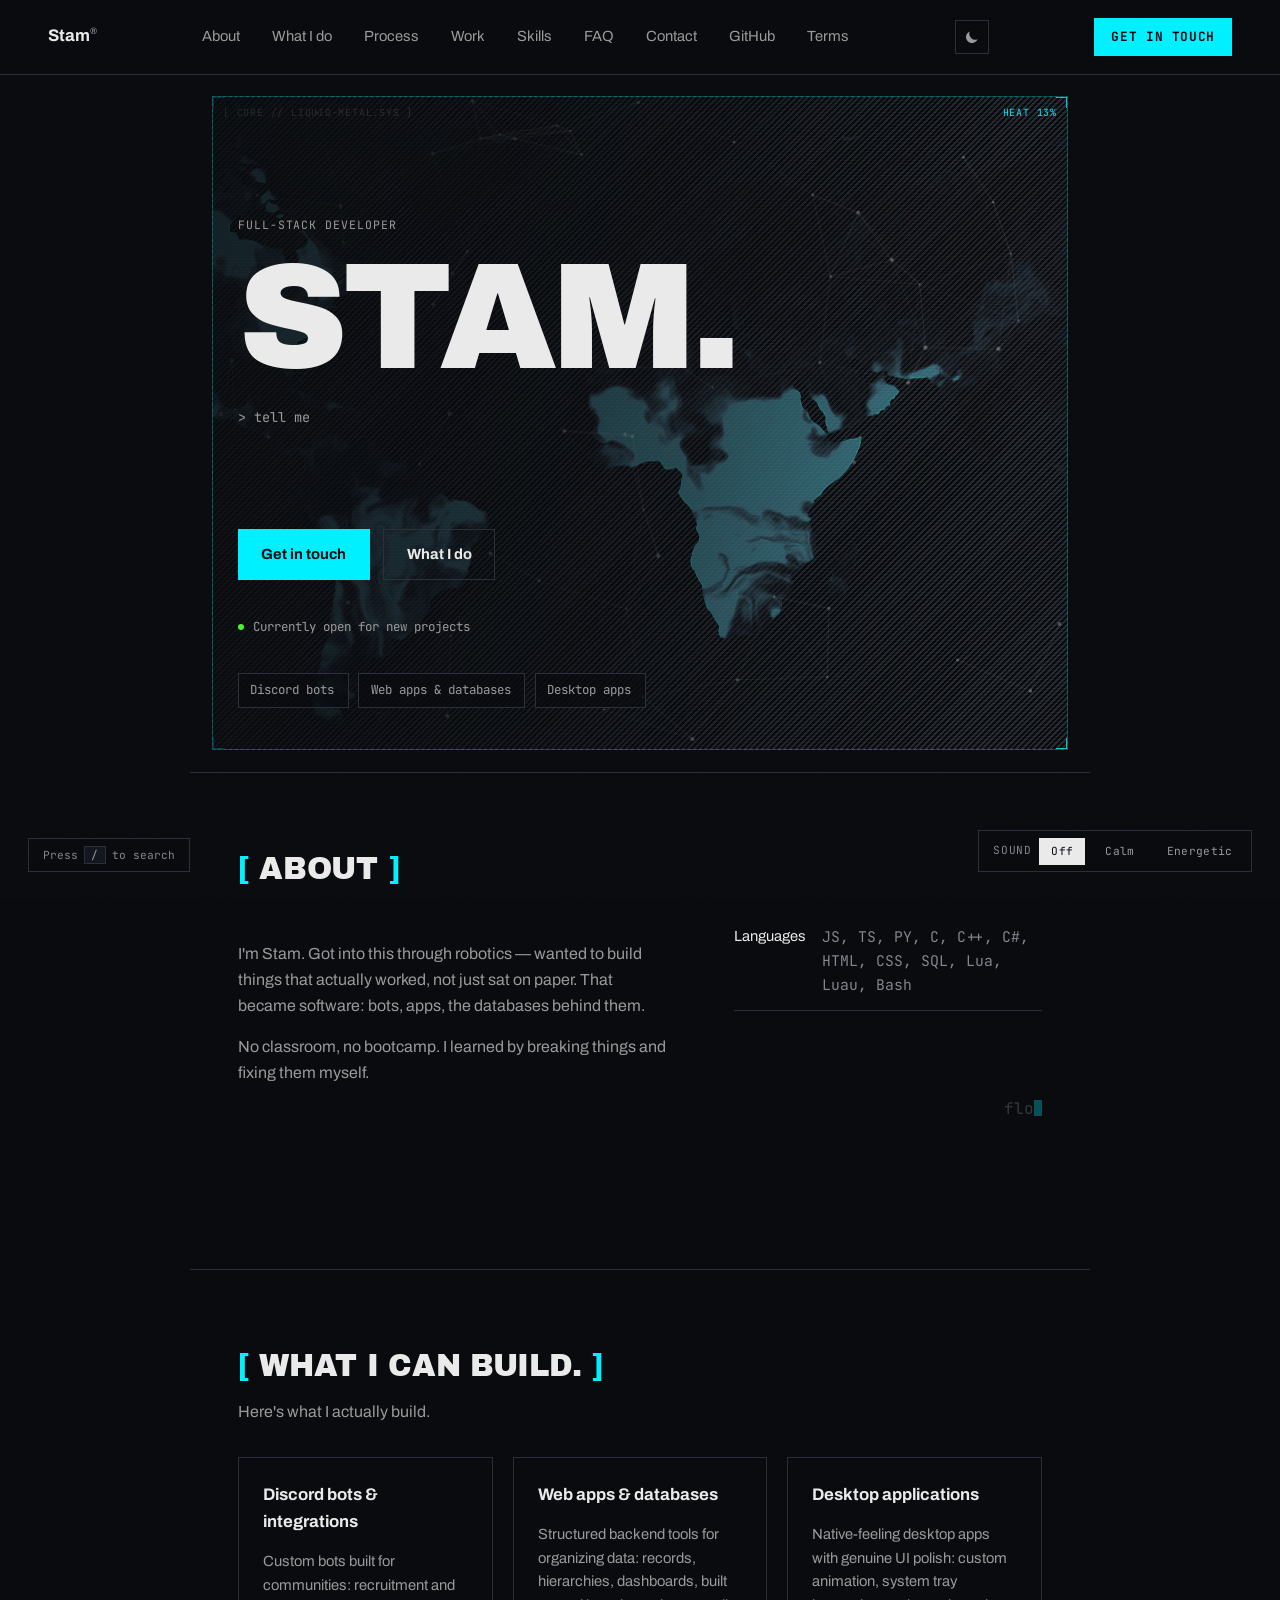
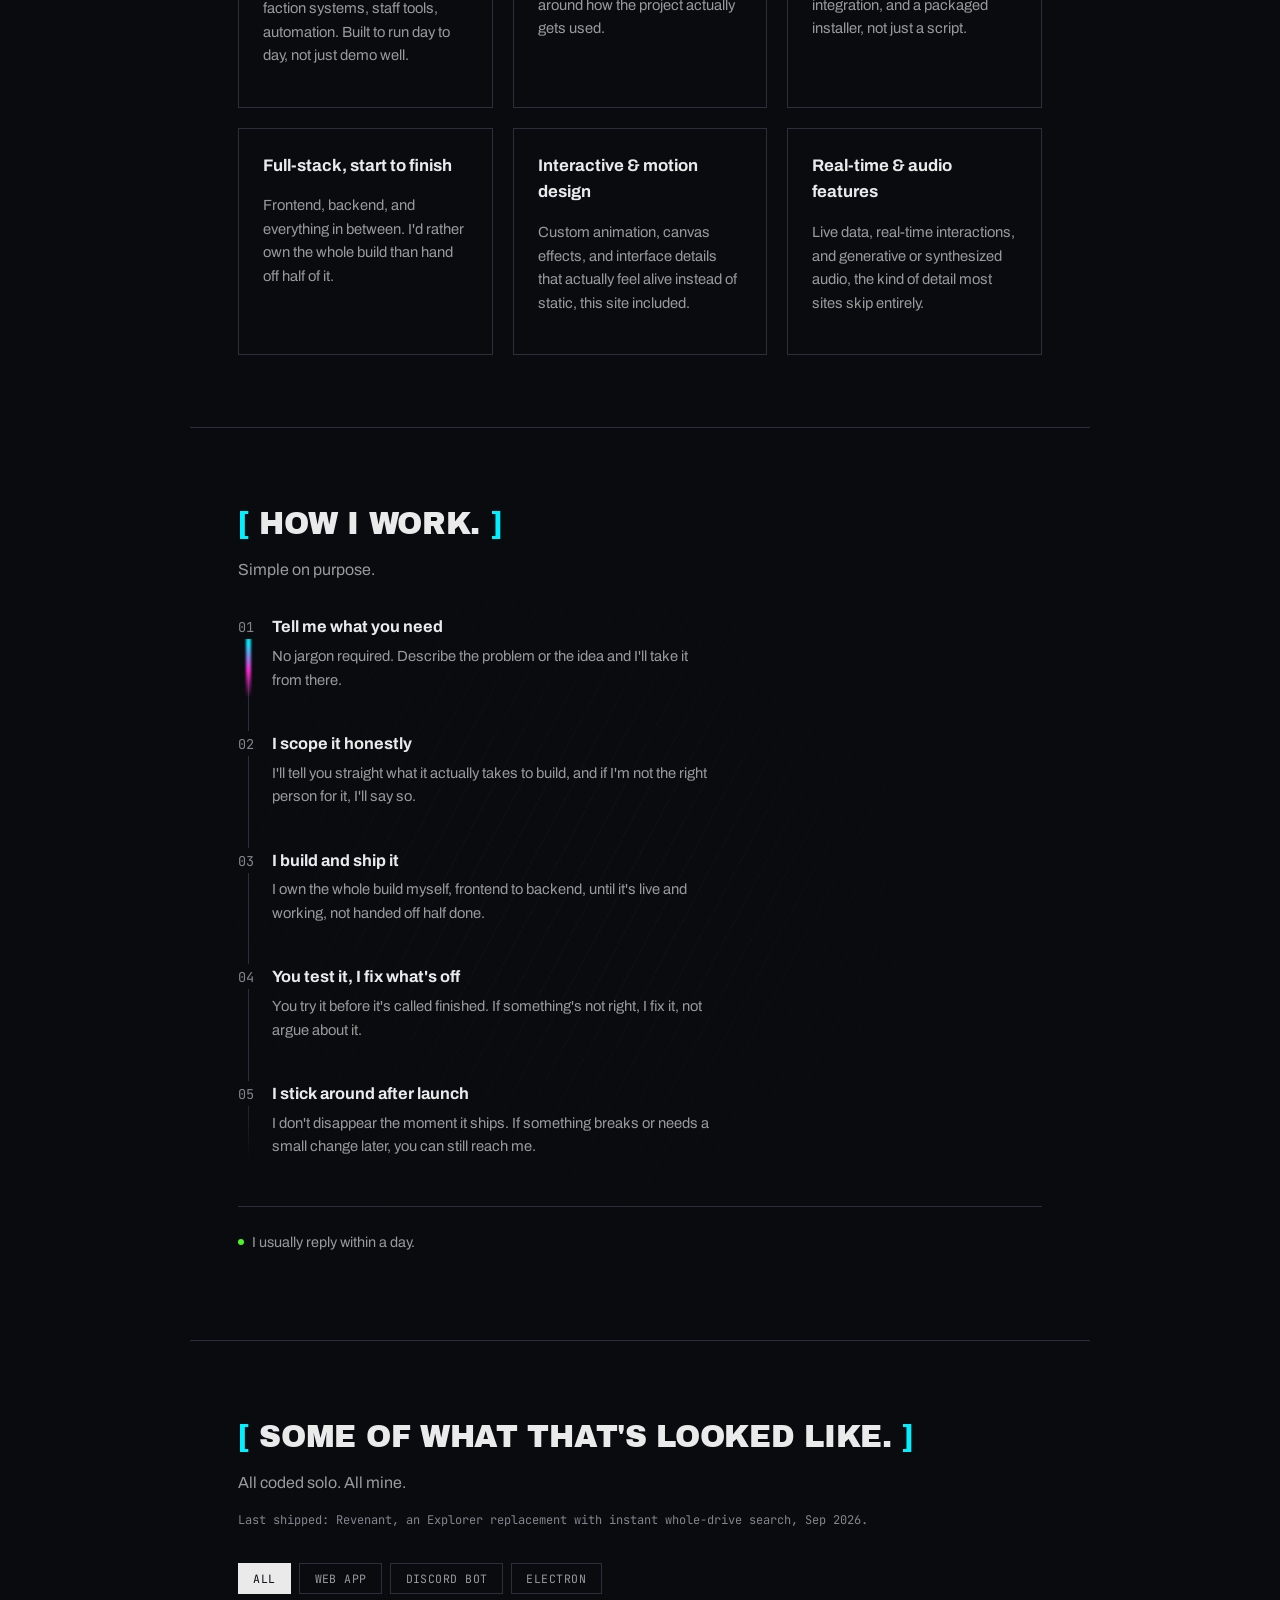
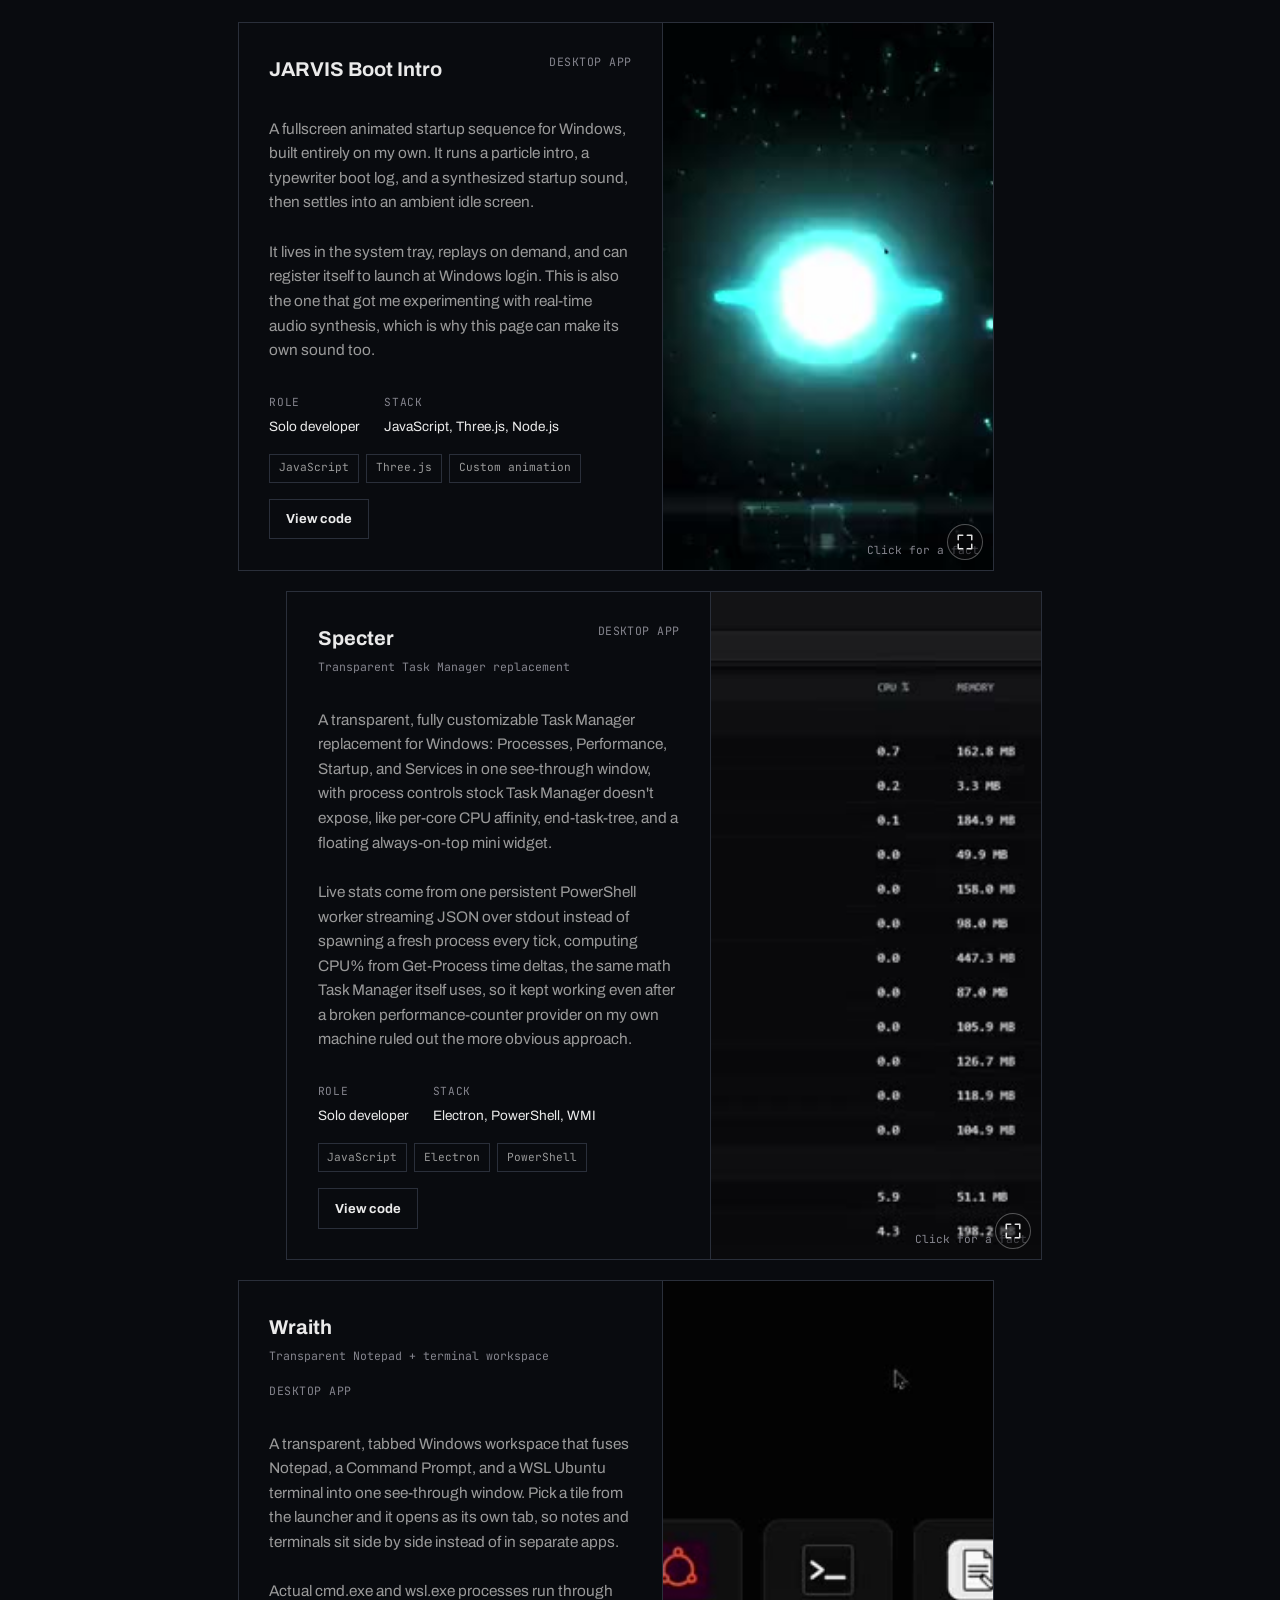
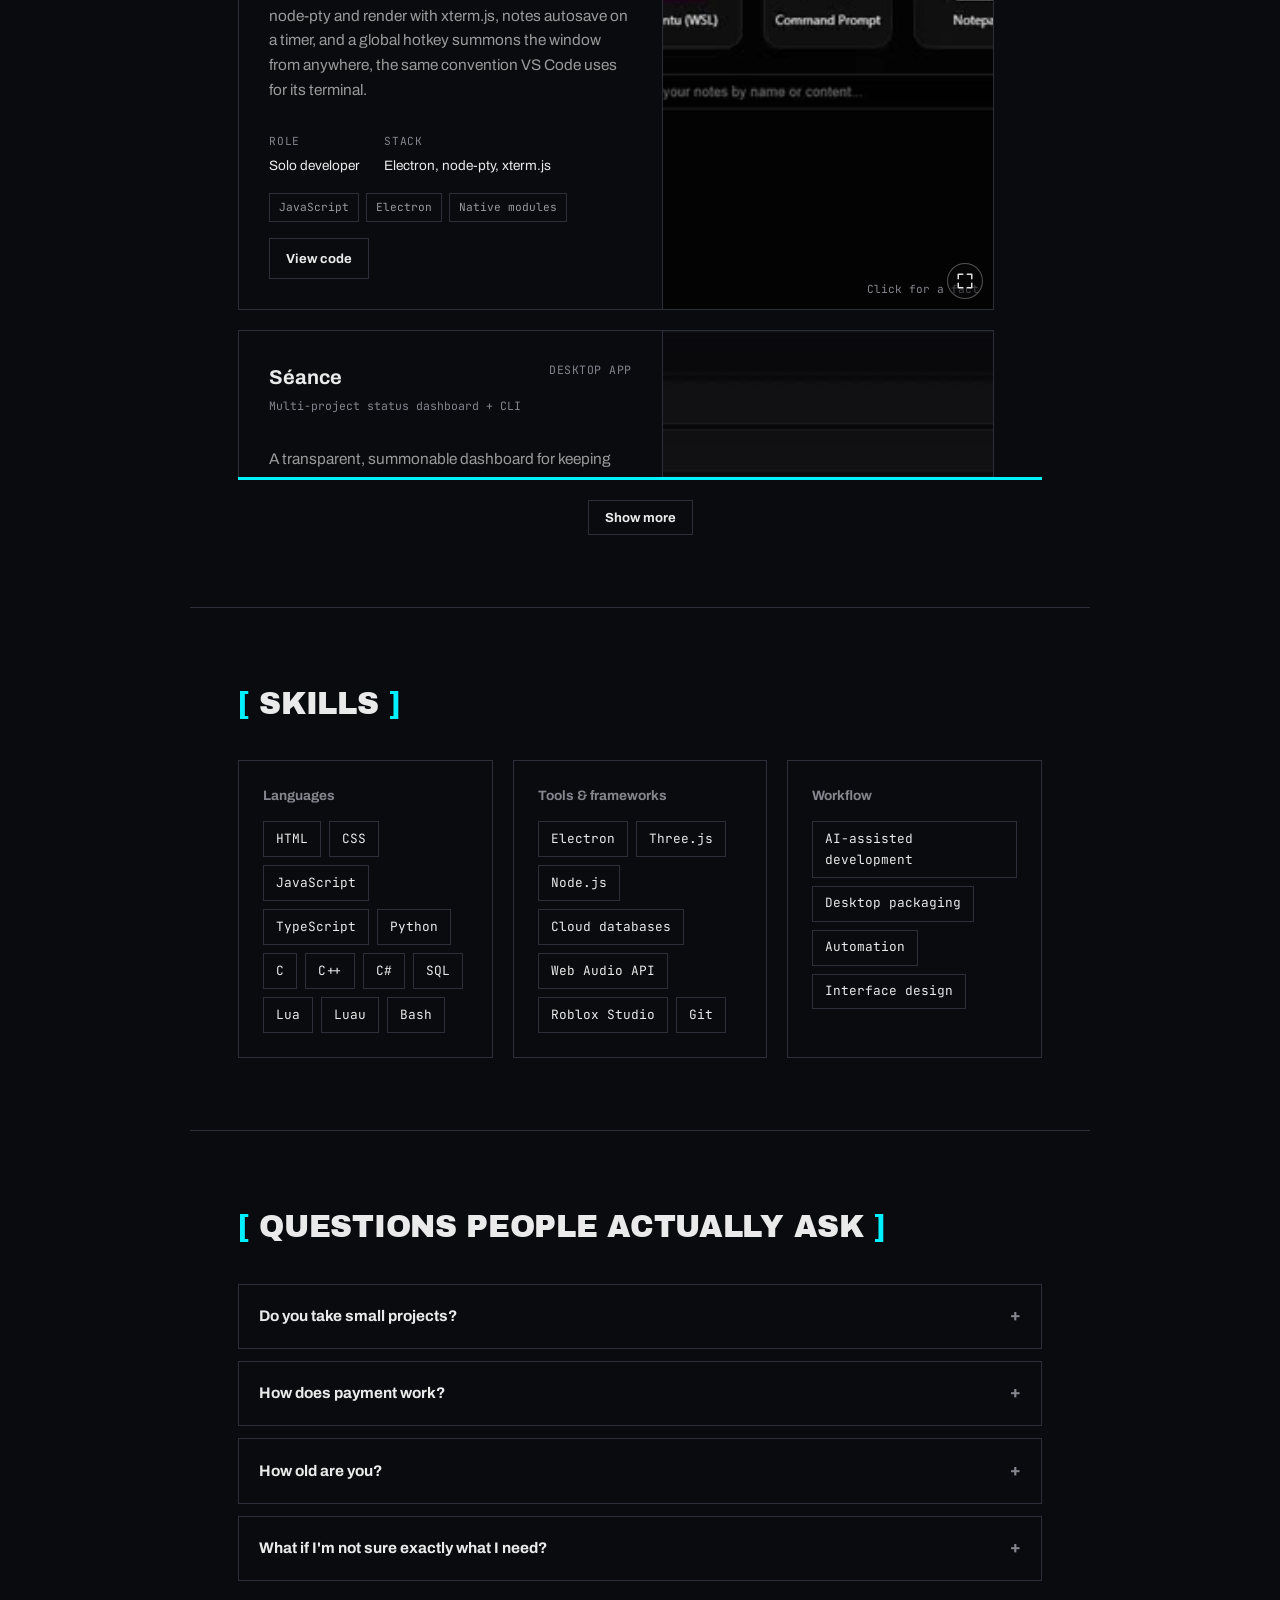
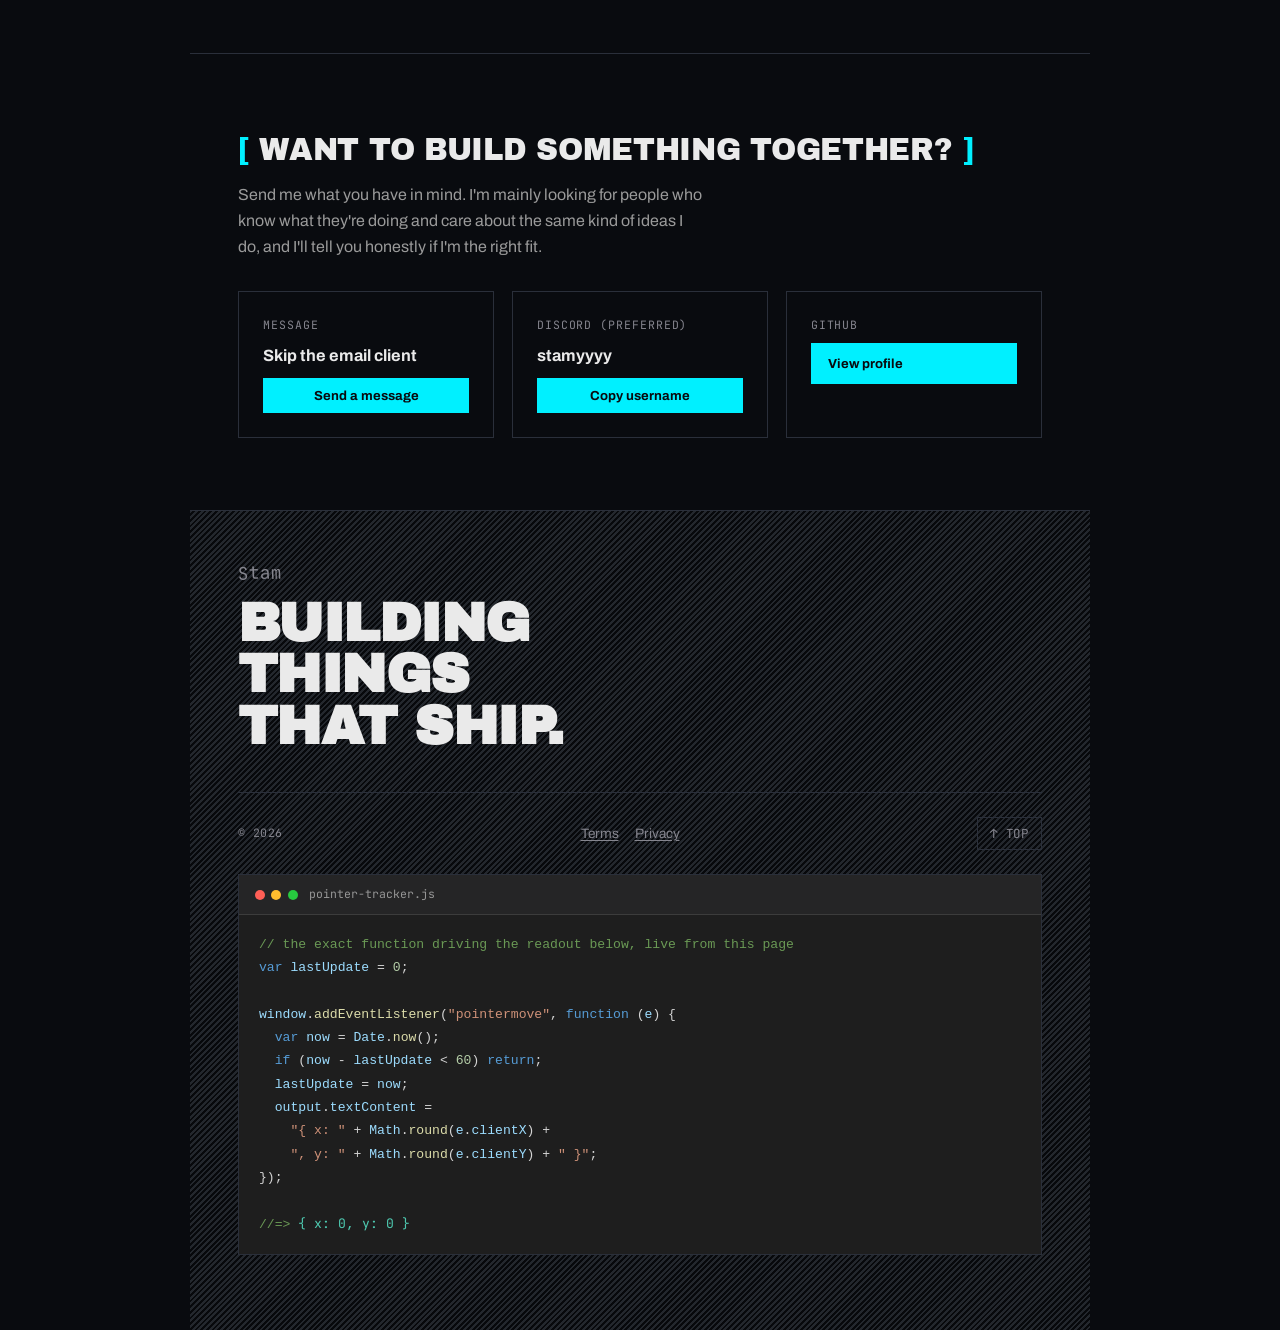
==== commit 5386c39e: "Build hologram entrance loader Added holo-projector and holo-label elements to the loader." ====
--- a/index.html
+++ b/index.html
@@ -45,13 +45,28 @@
 </head>
 <body>
 <div id="loader" role="presentation">
+  <div class="loader-grid" aria-hidden="true"></div>
+  <div class="loader-hud mono" aria-hidden="true">
+    <span>STAM.CONSOLE // HOLO_LINK</span>
+    <span>SECTOR 01 / SIGNAL STABLE</span>
+  </div>
   <div class="loader-inner">
-    <svg class="loader-logo" id="loader-logo" viewBox="0 0 64 64" width="76" height="76" aria-hidden="true">
-      <rect class="loader-logo-frame" x="1.5" y="1.5" width="61" height="61" />
-      <path class="loader-logo-chevron" d="M16 18 L34 32 L16 46" />
-      <rect class="loader-logo-bar" x="40" y="38" width="16" height="7" />
-    </svg>
+    <div class="holo-projector" aria-hidden="true">
+      <span class="holo-ring holo-ring-a"></span>
+      <span class="holo-ring holo-ring-b"></span>
+      <span class="holo-ring holo-ring-c"></span>
+      <span class="holo-beam"></span>
+      <span class="holo-core">
+        <svg class="loader-logo" id="loader-logo" viewBox="0 0 64 64" width="76" height="76">
+          <rect class="loader-logo-frame" x="1.5" y="1.5" width="61" height="61" />
+          <path class="loader-logo-chevron" d="M16 18 L34 32 L16 46" />
+          <rect class="loader-logo-bar" x="40" y="38" width="16" height="7" />
+        </svg>
+      </span>
+    </div>
+    <div class="holo-label mono"><span>IDENTITY MATRIX</span><span>STAM</span></div>
     <div class="loader-log mono" id="loader-log"></div>
+    <div class="holo-progress" aria-hidden="true"><span></span></div>
   </div>
 </div>
 
--- a/assets/css/site.css
+++ b/assets/css/site.css
@@ -49,12 +49,13 @@
   }
   :root {
     --bg: #090b0f;
+    --bg-rgb: 9, 11, 15;
     --surface: #090b0f;
     --surface-2: #131720;
     --text: #eaeaea;
     --text-rgb: 234, 234, 234;
     --text-dim: #9a9a9a;
-    --text-faint: #787880;
+    --text-faint: #85858e;
     --border: #2a2f3a;
     --hazard: #00f0ff;
     --hazard-rgb: 0, 240, 255;
@@ -74,6 +75,7 @@
 
   :root[data-theme="light"] {
     --bg: #f4f4f0;
+    --bg-rgb: 244, 244, 240;
     --surface: #eae8e3;
     --surface-2: #e2e0da;
     --text: #0a0a0a;
@@ -95,12 +97,13 @@
 
   :root[data-theme="dark"] {
     --bg: #090b0f;
+    --bg-rgb: 9, 11, 15;
     --surface: #090b0f;
     --surface-2: #131720;
     --text: #eaeaea;
     --text-rgb: 234, 234, 234;
     --text-dim: #9a9a9a;
-    --text-faint: #787880;
+    --text-faint: #85858e;
     --border: #2a2f3a;
     --hazard: #00f0ff;
     --hazard-rgb: 0, 240, 255;
@@ -312,10 +315,28 @@
   }
   :root .hero-viewport { border-color: rgba(var(--neon-1-rgb), 0.28); }
   :root[data-theme="light"] .hero-viewport { border-color: var(--border); }
+  .hero-viewport::before {
+    content: "";
+    position: absolute;
+    inset: 0;
+    z-index: 1;
+    pointer-events: none;
+    background: linear-gradient(
+      100deg,
+      rgba(var(--bg-rgb), 0.8) 0%,
+      rgba(var(--bg-rgb), 0.7) 30%,
+      rgba(var(--bg-rgb), 0.46) 52%,
+      rgba(var(--bg-rgb), 0.18) 70%,
+      rgba(var(--bg-rgb), 0) 88%
+    );
+  }
+  .hero-inner .eyebrow,
+  .hero-inner .type-line { color: var(--text-dim); }
   .hero-viewport::after {
     content: "";
     position: absolute;
     inset: 0;
+    z-index: 2;
     pointer-events: none;
     background: repeating-linear-gradient(
       0deg,
@@ -406,11 +427,12 @@
     color: var(--text-faint);
     margin-top: 1.4rem;
     min-height: 1.2em;
+    max-width: 42ch;
   }
   .hero-lede {
     font-size: clamp(1.02rem, 1.9vw, 1.15rem);
     color: var(--text-dim);
-    max-width: 58ch;
+    max-width: 42ch;
     margin-top: 0.75rem;
   }
   .reveal-fade {
@@ -1699,8 +1721,24 @@
       border-bottom: none;
     }
     html.nav-scroll-lock, html.nav-scroll-lock body { overflow: hidden; }
-    .sound-label { display: none; }
     .kbd-hint { display: none; }
+    .hero-viewport::before {
+      background: linear-gradient(
+        170deg,
+        rgba(var(--bg-rgb), 0.5) 0%,
+        rgba(var(--bg-rgb), 0.66) 35%,
+        rgba(var(--bg-rgb), 0.7) 70%,
+        rgba(var(--bg-rgb), 0.56) 100%
+      );
+    }
+    .sound-widget {
+      position: static;
+      justify-content: center;
+      border-left: none;
+      border-right: none;
+      border-bottom: none;
+      padding: 0.75rem 1rem calc(0.75rem + env(safe-area-inset-bottom));
+    }
   }
 
   @media (prefers-reduced-motion: reduce) {
@@ -1755,10 +1793,10 @@
     animation: howPulse 5.5s ease-in-out infinite;
   }
   @keyframes howPulse {
-    0%   { top: -84px; opacity: 0; }
-    14%  { opacity: 0.9; }
-    86%  { opacity: 0.9; }
-    100% { top: 100%; opacity: 0; }
+    0%   { top: 0.9rem; opacity: 0; }
+    12%  { opacity: 0.9; }
+    88%  { opacity: 0.9; }
+    100% { top: calc(100% - 0.9rem - 84px); opacity: 0; }
   }
 
   .step { position: relative; }
@@ -1888,3 +1926,199 @@
       animation: none;
     }
   }
+
+
+/* Hologram entrance ------------------------------------------------------ */
+#loader {
+  --holo-cyan: #00f0ff;
+  --holo-pink: #ff2ad4;
+  --holo-ink: #03060b;
+  overflow: hidden;
+  isolation: isolate;
+  background:
+    radial-gradient(circle at 50% 46%, rgba(0, 240, 255, 0.12), transparent 22rem),
+    radial-gradient(circle at 50% 50%, #111927 0%, var(--holo-ink) 62%);
+}
+#loader::before,
+#loader::after {
+  content: "";
+  position: absolute;
+  inset: 0;
+  pointer-events: none;
+}
+#loader::before {
+  z-index: -1;
+  opacity: 0.48;
+  background:
+    linear-gradient(rgba(0, 240, 255, 0.11) 1px, transparent 1px),
+    linear-gradient(90deg, rgba(0, 240, 255, 0.11) 1px, transparent 1px);
+  background-size: 42px 42px;
+  mask-image: linear-gradient(transparent 8%, #000 42%, transparent 92%);
+  transform: perspective(460px) rotateX(61deg) scale(1.8) translateY(27%);
+  animation: holoGridDrift 6s linear infinite;
+}
+#loader::after {
+  z-index: 4;
+  opacity: 0.22;
+  background: repeating-linear-gradient(0deg, transparent 0 3px, rgba(197, 255, 255, 0.12) 3px 4px);
+  mix-blend-mode: screen;
+}
+.loader-grid {
+  position: absolute;
+  inset: 0;
+  z-index: -2;
+  background: radial-gradient(ellipse at center, transparent 20%, rgba(0, 0, 0, 0.78) 100%);
+}
+.loader-hud {
+  position: absolute;
+  z-index: 2;
+  top: clamp(1rem, 4vw, 2.4rem);
+  left: clamp(1rem, 4vw, 2.4rem);
+  right: clamp(1rem, 4vw, 2.4rem);
+  display: flex;
+  justify-content: space-between;
+  gap: 1rem;
+  color: rgba(173, 251, 255, 0.62);
+  font-size: clamp(0.55rem, 1.2vw, 0.68rem);
+  letter-spacing: 0.11em;
+}
+.loader-inner {
+  position: relative;
+  z-index: 3;
+  width: min(31rem, 88vw);
+  gap: 0;
+  padding: 1.5rem;
+  border: 1px solid rgba(0, 240, 255, 0.48);
+  background: linear-gradient(135deg, rgba(0, 240, 255, 0.08), rgba(0, 240, 255, 0.015) 42%, rgba(255, 42, 212, 0.06));
+  box-shadow: 0 0 0 1px rgba(0, 240, 255, 0.1) inset, 0 0 64px rgba(0, 240, 255, 0.14);
+  clip-path: polygon(0 1rem, 1rem 0, calc(100% - 1rem) 0, 100% 1rem, 100% calc(100% - 1rem), calc(100% - 1rem) 100%, 1rem 100%, 0 calc(100% - 1rem));
+  transform: translateY(1rem) scale(0.94);
+  opacity: 0;
+  animation: holoBootIn 0.7s cubic-bezier(0.16, 1, 0.3, 1) forwards;
+}
+.loader-inner::before,
+.loader-inner::after {
+  content: "";
+  position: absolute;
+  pointer-events: none;
+}
+.loader-inner::before {
+  inset: 0.5rem;
+  border: 1px solid rgba(0, 240, 255, 0.14);
+}
+.loader-inner::after {
+  width: 7rem;
+  height: 1px;
+  top: -1px;
+  left: 50%;
+  transform: translateX(-50%);
+  background: var(--holo-cyan);
+  box-shadow: 0 0 14px var(--holo-cyan);
+}
+.holo-projector {
+  position: relative;
+  display: grid;
+  place-items: center;
+  width: 11.5rem;
+  height: 10.5rem;
+  margin: 0 auto 0.65rem;
+}
+.holo-beam {
+  position: absolute;
+  width: 4.5rem;
+  height: 8.8rem;
+  bottom: 0.25rem;
+  background: linear-gradient(90deg, transparent, rgba(0, 240, 255, 0.17) 50%, transparent);
+  clip-path: polygon(26% 0, 74% 0, 100% 100%, 0 100%);
+  filter: blur(1px);
+  animation: holoBeam 2.4s ease-in-out infinite;
+}
+.holo-ring {
+  position: absolute;
+  border: 1px solid rgba(0, 240, 255, 0.72);
+  border-radius: 50%;
+  box-shadow: 0 0 16px rgba(0, 240, 255, 0.22), inset 0 0 12px rgba(0, 240, 255, 0.12);
+  transform: rotateX(65deg);
+}
+.holo-ring-a { width: 10rem; height: 3rem; bottom: 0.65rem; animation: holoRingA 2.6s linear infinite; }
+.holo-ring-b { width: 7.2rem; height: 2rem; bottom: 1.25rem; border-color: rgba(255, 42, 212, 0.65); animation: holoRingB 1.8s linear infinite; }
+.holo-ring-c { width: 4.5rem; height: 1.3rem; bottom: 1.8rem; animation: holoRingA 1.3s linear reverse infinite; }
+.holo-core {
+  position: relative;
+  z-index: 1;
+  display: grid;
+  place-items: center;
+  width: 5.6rem;
+  height: 5.6rem;
+  border: 1px solid rgba(0, 240, 255, 0.42);
+  background: rgba(0, 240, 255, 0.06);
+  box-shadow: 0 0 30px rgba(0, 240, 255, 0.22), inset 0 0 18px rgba(0, 240, 255, 0.08);
+  animation: holoCoreFloat 2.7s ease-in-out infinite;
+}
+.holo-projector .loader-logo { width: 4rem; height: 4rem; filter: drop-shadow(0 0 7px rgba(0, 240, 255, 0.88)); }
+.holo-projector .loader-logo-frame { stroke: rgba(167, 253, 255, 0.9); animation: holoFrame 0.25s ease 0.32s forwards; }
+.holo-projector .loader-logo-chevron { stroke: var(--holo-cyan); animation: loaderDraw 0.38s cubic-bezier(0.16, 1, 0.3, 1) 0.47s forwards; }
+.holo-projector .loader-logo-bar { fill: var(--holo-pink); animation: loaderBarIn 0.2s ease 0.85s forwards; }
+.holo-label {
+  position: relative;
+  z-index: 1;
+  display: flex;
+  justify-content: space-between;
+  width: 100%;
+  margin: 0.1rem 0 0.8rem;
+  padding: 0 0 0.5rem;
+  border-bottom: 1px solid rgba(0, 240, 255, 0.24);
+  color: rgba(182, 249, 255, 0.68);
+  font-size: 0.63rem;
+  letter-spacing: 0.1em;
+}
+.holo-label span:last-child { color: var(--holo-cyan); }
+.loader-log {
+  position: relative;
+  z-index: 1;
+  align-self: stretch;
+  min-height: 5.75rem;
+  gap: 0.28rem;
+  font-size: clamp(0.68rem, 1.8vw, 0.8rem);
+  color: rgba(214, 252, 255, 0.78);
+  text-shadow: 0 0 10px rgba(0, 240, 255, 0.18);
+}
+.loader-log-line { opacity: 0; animation: holoLogIn 0.16s ease forwards; }
+.loader-log-line::before { content: "› "; color: var(--holo-cyan); }
+.loader-log-line.is-current::after { background: var(--holo-cyan); box-shadow: 0 0 8px var(--holo-cyan); }
+.holo-progress {
+  position: relative;
+  z-index: 1;
+  width: 100%;
+  height: 2px;
+  margin-top: 0.95rem;
+  overflow: hidden;
+  background: rgba(0, 240, 255, 0.16);
+}
+.holo-progress span {
+  display: block;
+  width: 0;
+  height: 100%;
+  background: linear-gradient(90deg, var(--holo-cyan), #cfffff 76%, var(--holo-pink));
+  box-shadow: 0 0 10px var(--holo-cyan);
+  animation: holoProgress 3.55s cubic-bezier(0.2, 0.85, 0.25, 1) 0.55s forwards;
+}
+#loader.is-hidden .loader-inner { transform: translateY(-0.7rem) scale(1.02); filter: blur(2px); transition: transform 0.35s ease, filter 0.35s ease; }
+@keyframes holoBootIn { to { opacity: 1; transform: translateY(0) scale(1); } }
+@keyframes holoGridDrift { to { background-position: 42px 42px, 42px 42px; } }
+@keyframes holoBeam { 0%, 100% { opacity: 0.38; transform: scaleY(0.88); } 50% { opacity: 0.9; transform: scaleY(1); } }
+@keyframes holoRingA { to { transform: rotateX(65deg) rotateZ(360deg); } }
+@keyframes holoRingB { to { transform: rotateX(65deg) rotateZ(-360deg); } }
+@keyframes holoCoreFloat { 0%, 100% { transform: translateY(0); } 50% { transform: translateY(-0.45rem); } }
+@keyframes holoFrame { to { opacity: 1; } }
+@keyframes holoLogIn { to { opacity: 1; } }
+@keyframes holoProgress { 0% { width: 0; } 55% { width: 72%; } 100% { width: 100%; } }
+@media (max-width: 560px) {
+  .loader-hud span:last-child { display: none; }
+  .loader-inner { padding: 1.15rem; }
+}
+@media (prefers-reduced-motion: reduce) {
+  #loader::before, .holo-beam, .holo-ring, .holo-core, .holo-progress span, .loader-inner, .loader-log-line { animation: none; }
+  .loader-inner, .loader-log-line { opacity: 1; transform: none; }
+  .holo-progress span { width: 100%; }
+}
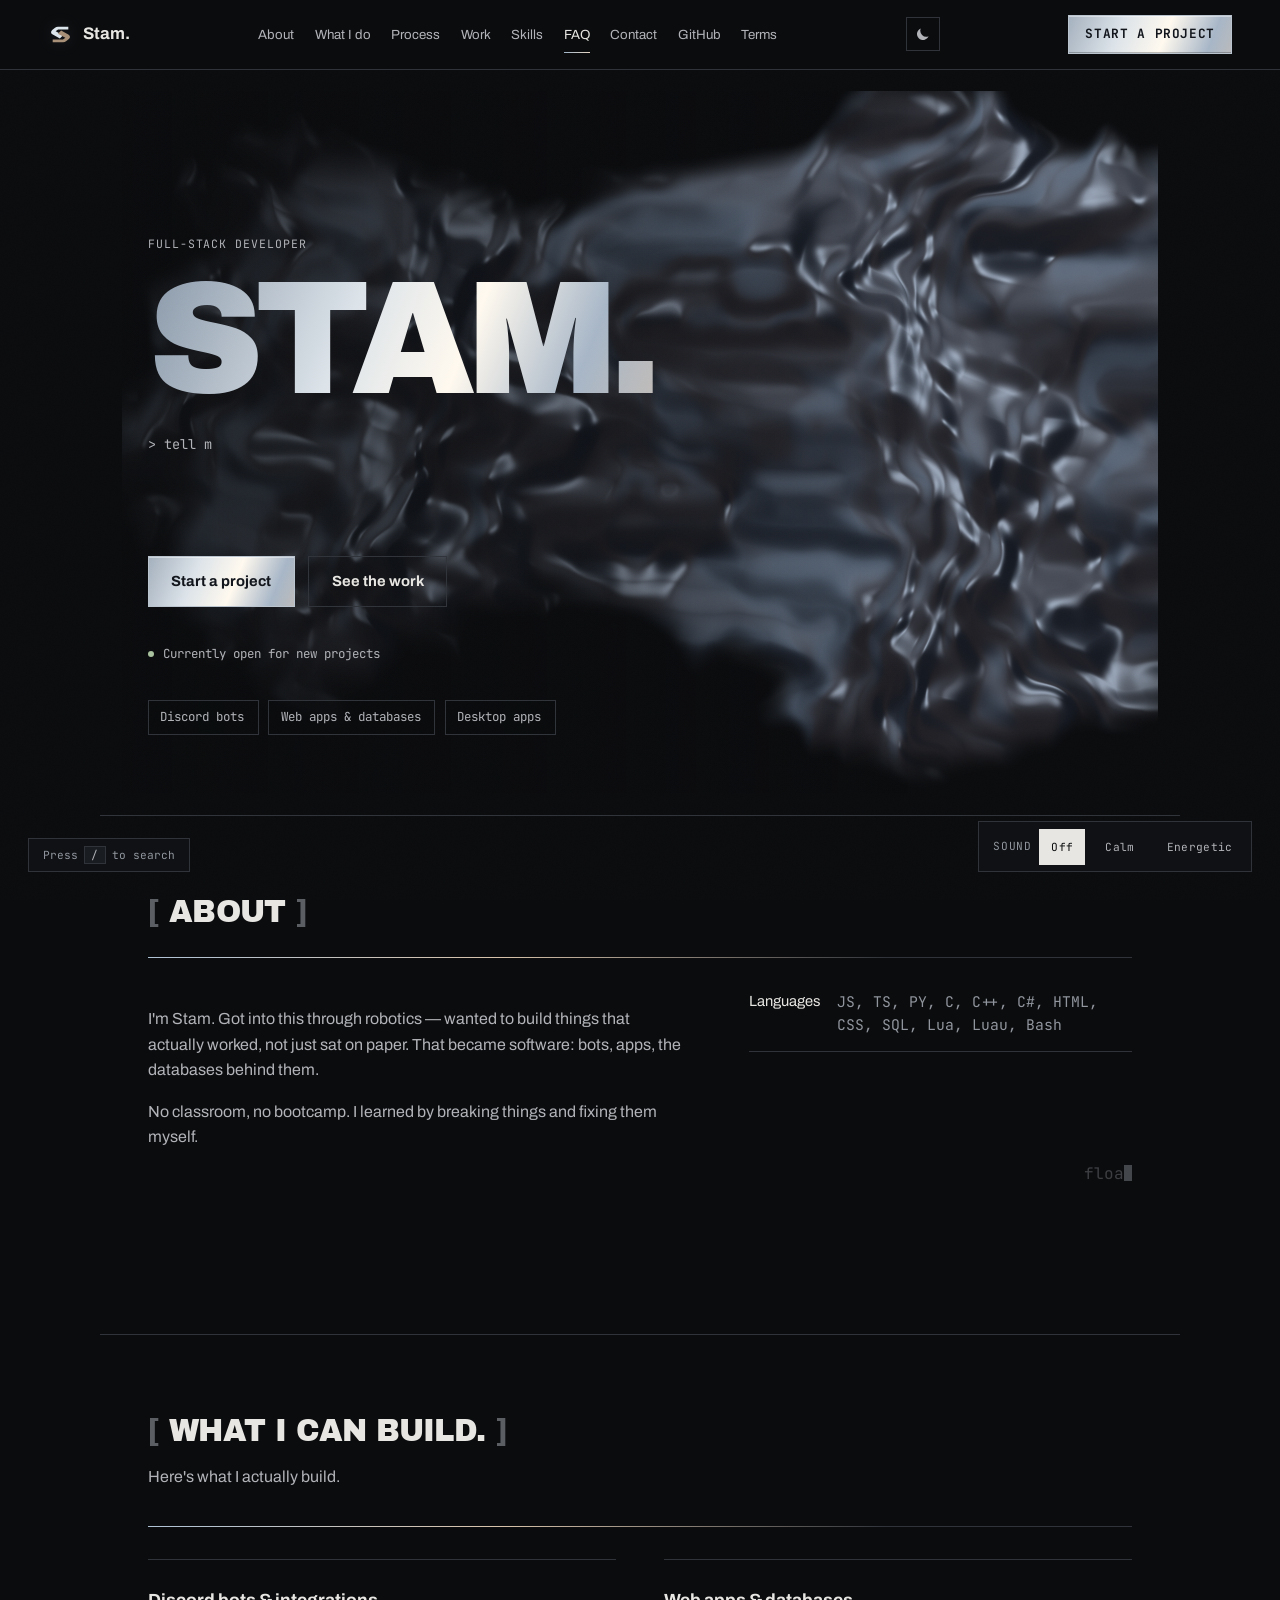
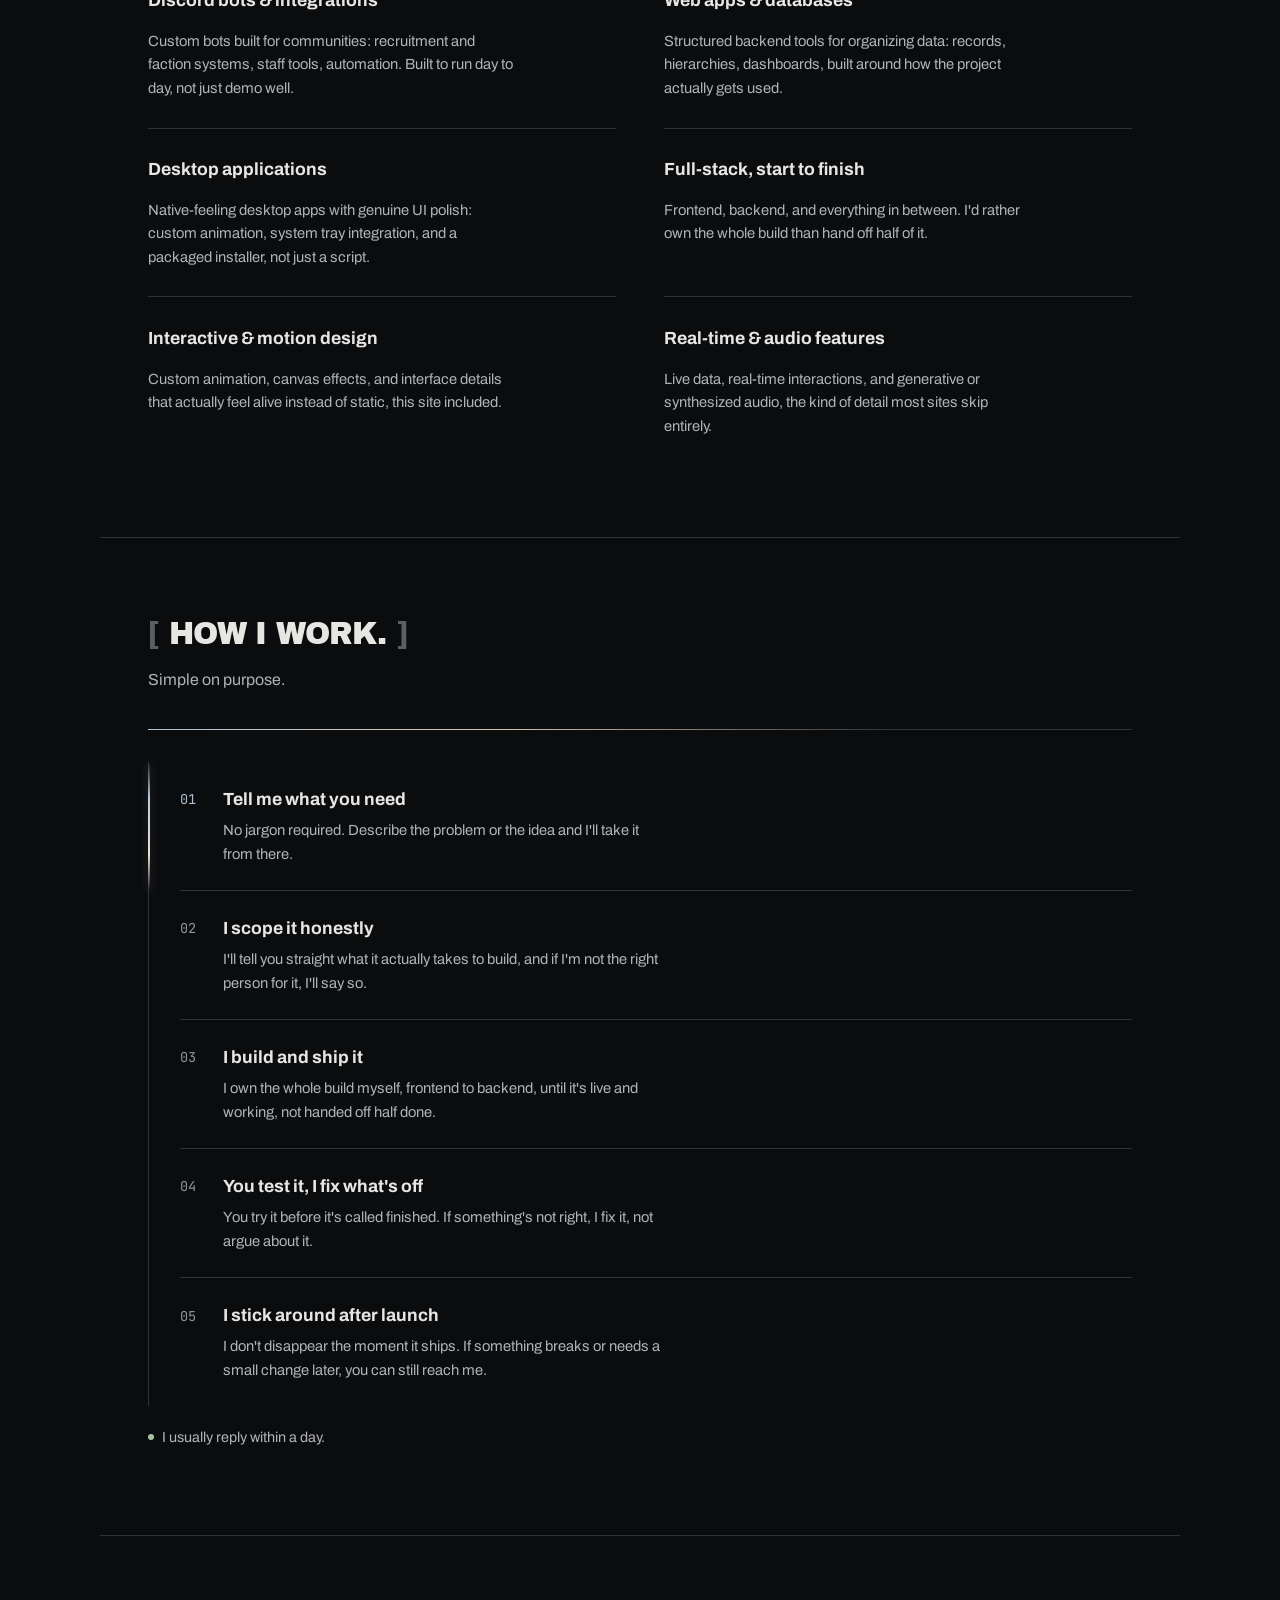
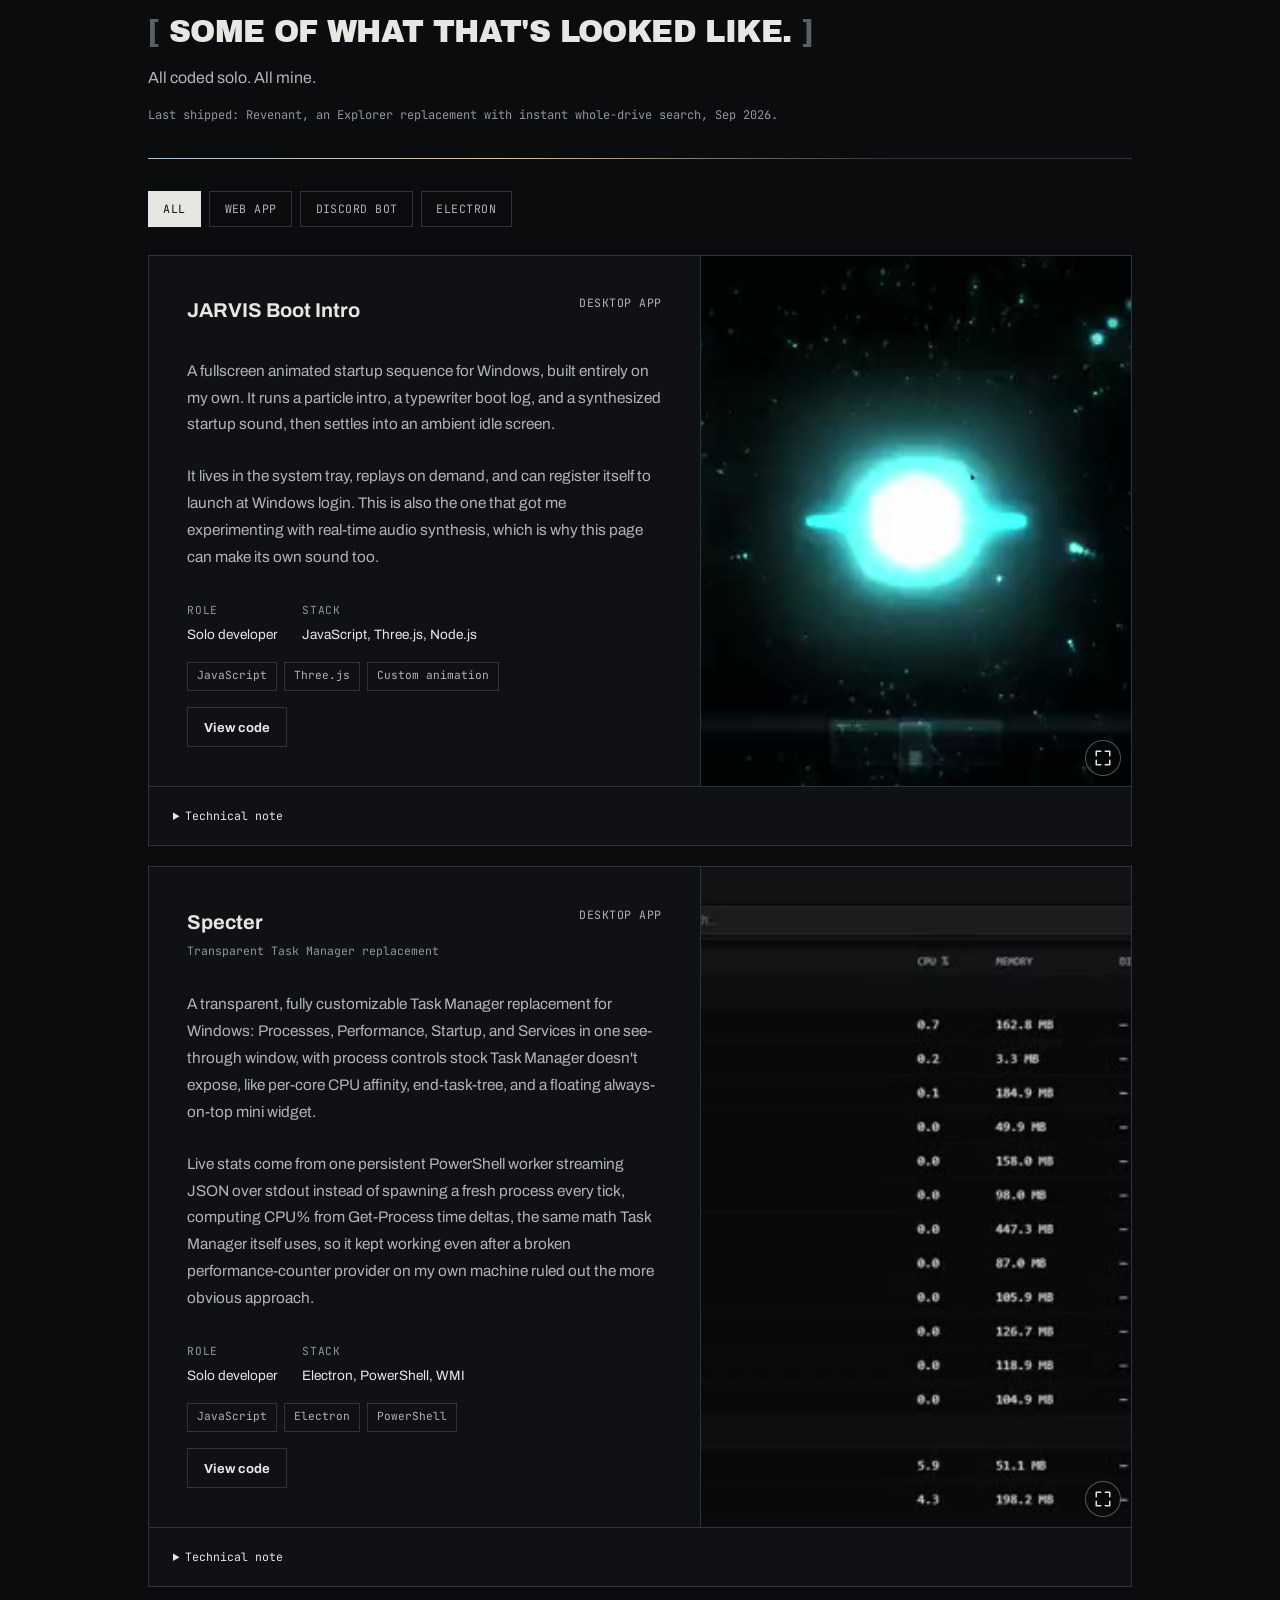
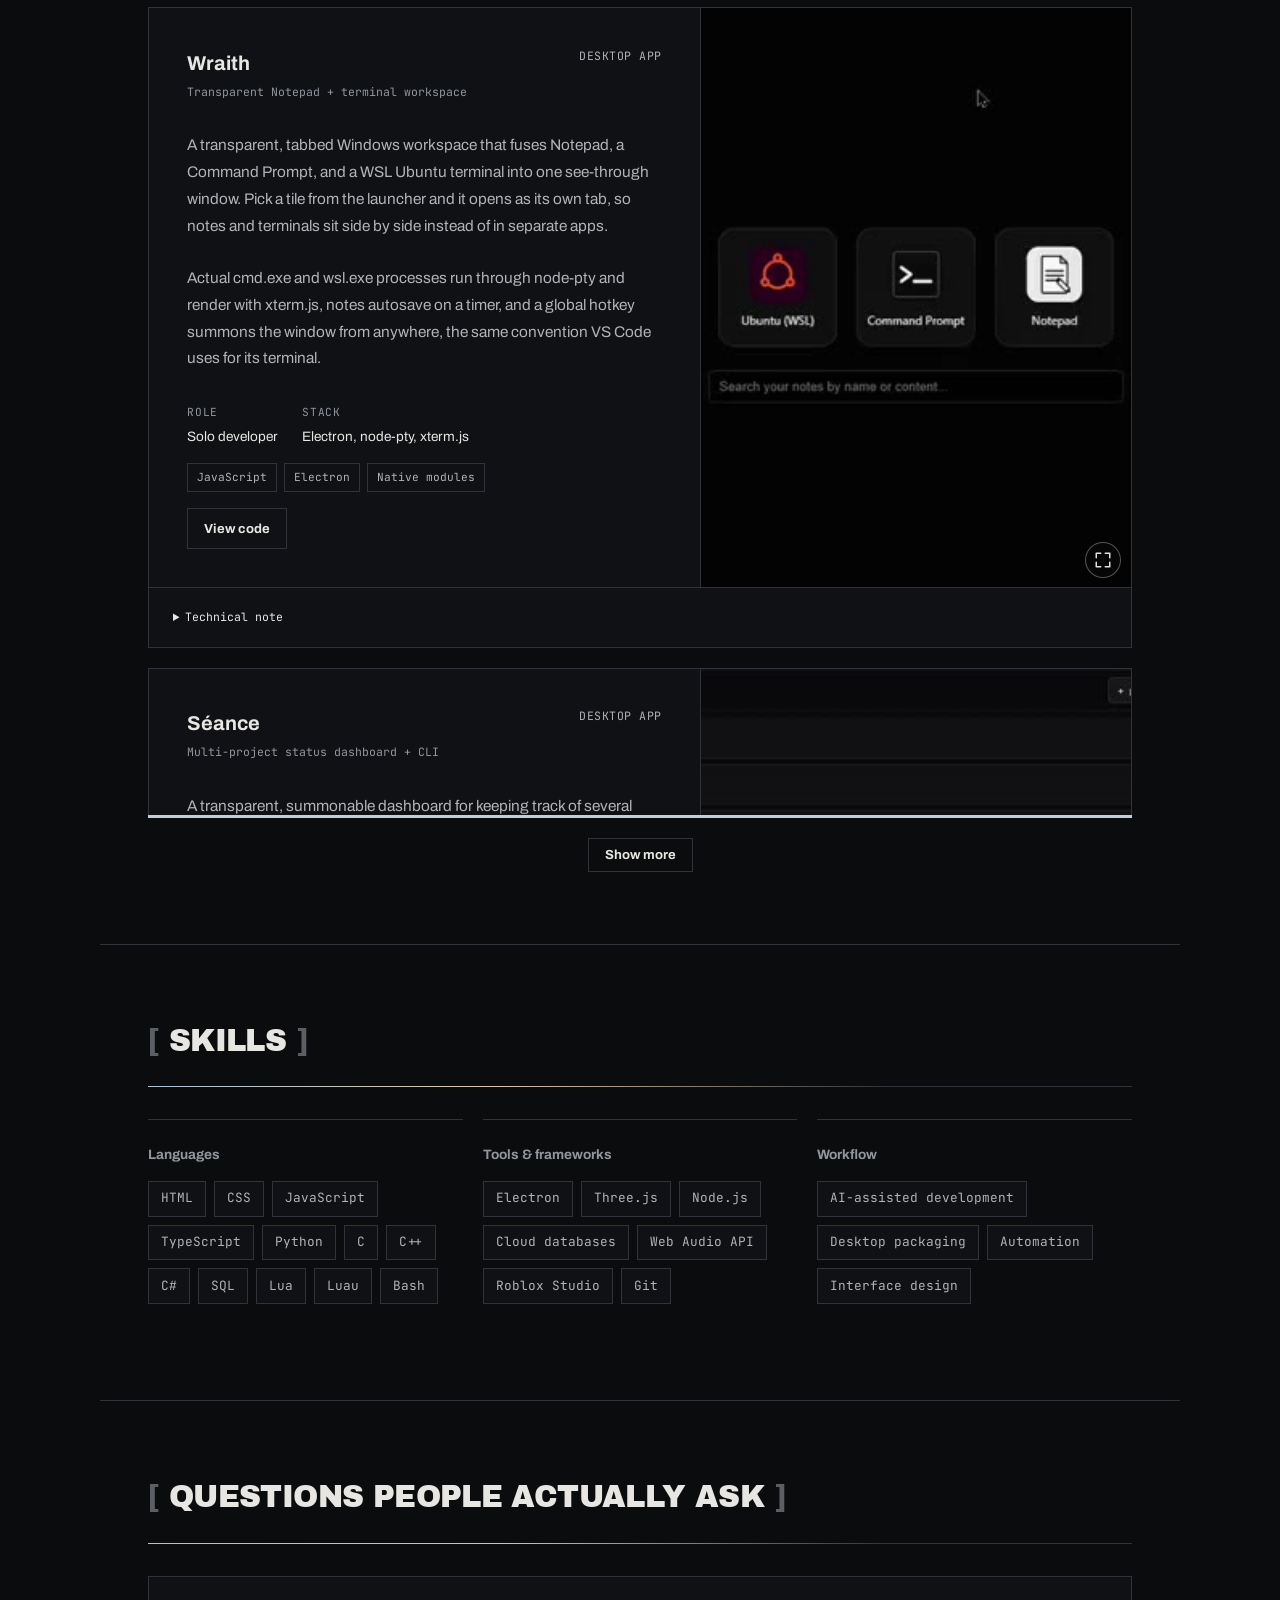
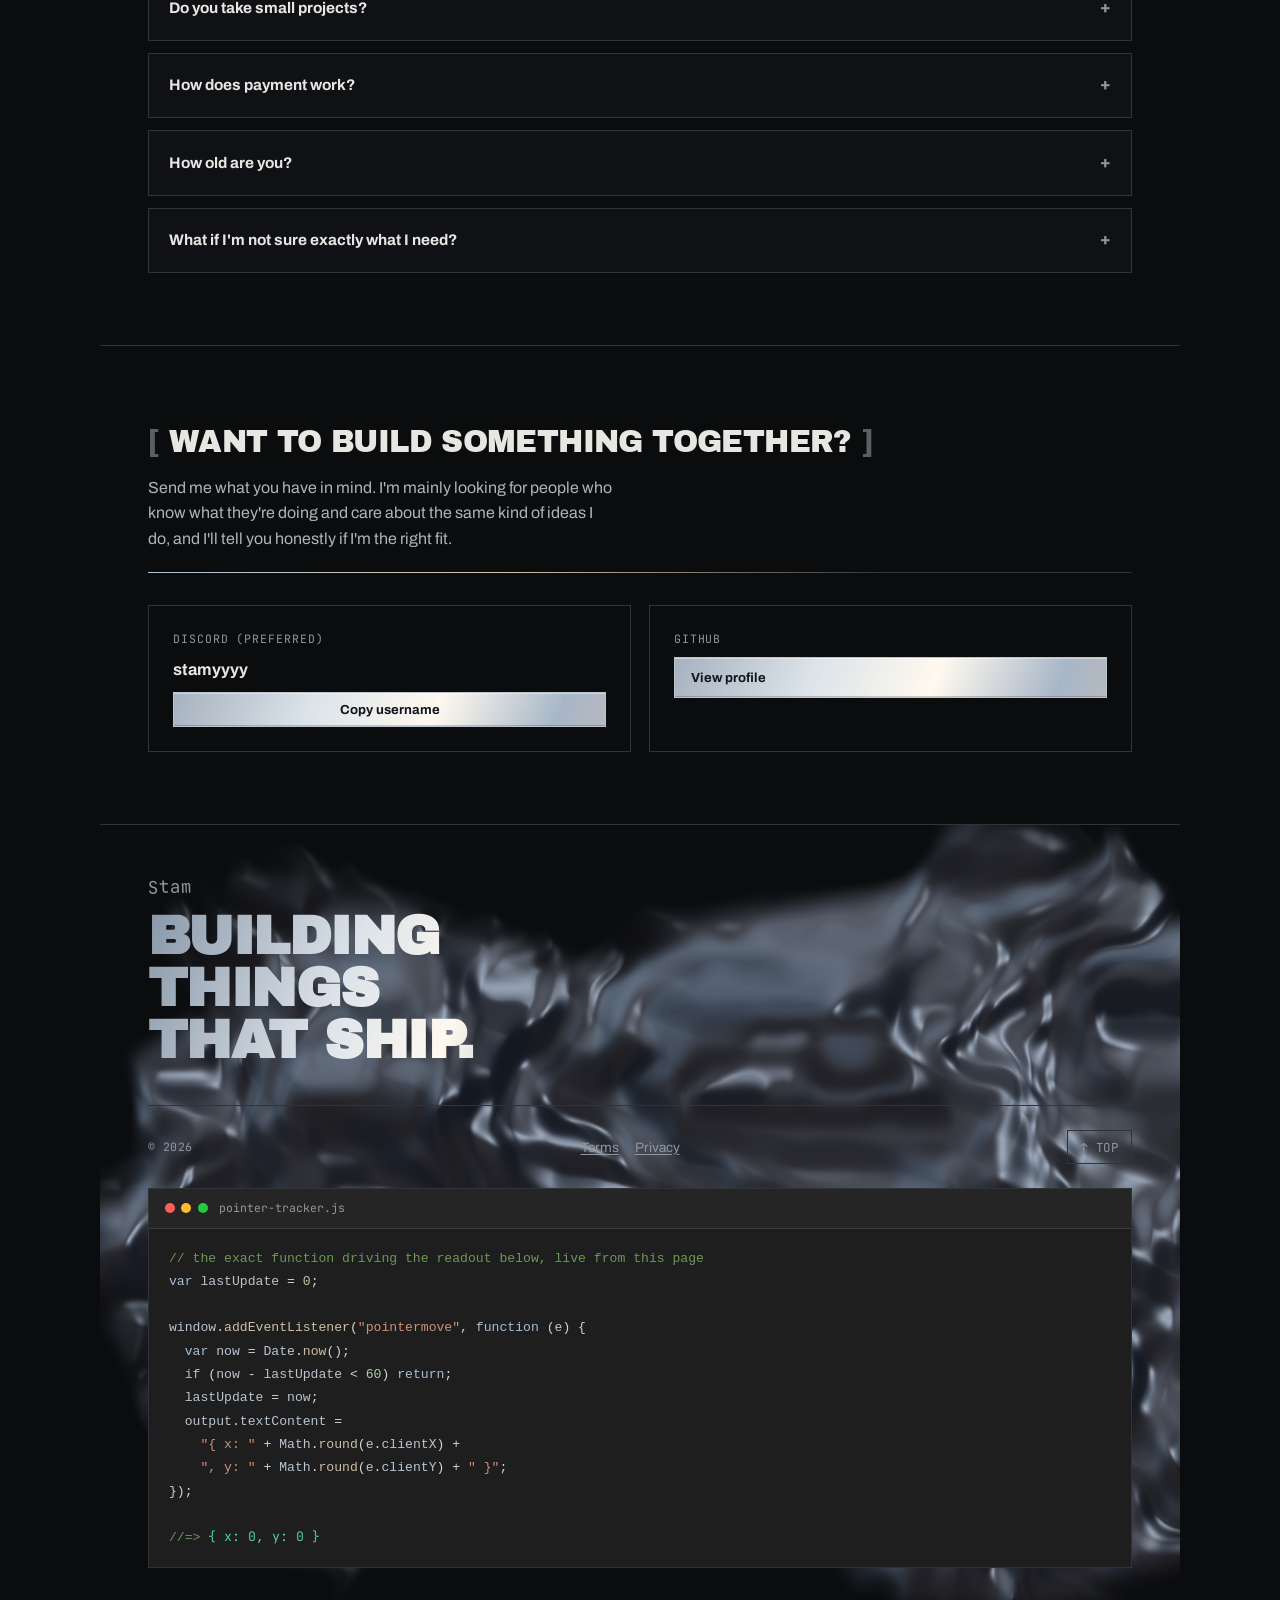
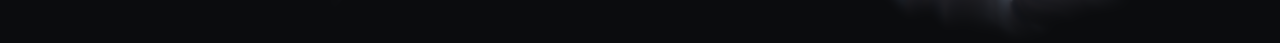
==== commit 30499fa6: "Rework portfolio motion and visual identity" ====
--- a/index.html
+++ b/index.html
@@ -16,16 +16,16 @@
 <meta name="viewport" content="width=device-width, initial-scale=1">
 <title>Stam Console</title>
 <meta name="description" content="Stam — full-stack developer building Discord bots, web apps and databases, and desktop applications. Open for new projects.">
-<link rel="icon" type="image/svg+xml" href="data:image/svg+xml,%3Csvg xmlns='http://www.w3.org/2000/svg' viewBox='0 0 64 64'%3E%3Crect width='64' height='64' fill='%23090b0f'/%3E%3Crect x='2' y='2' width='60' height='60' fill='none' stroke='%2300f0ff' stroke-width='2'/%3E%3Cpath d='M16 18 L34 32 L16 46' stroke='%2300f0ff' stroke-width='8' stroke-linecap='square' stroke-linejoin='miter' fill='none'/%3E%3Crect x='40' y='38' width='16' height='7' fill='%2300f0ff'/%3E%3C/svg%3E">
+<link rel="icon" type="image/svg+xml" href="assets/favicon.svg">
 <meta property="og:type" content="website">
 <meta property="og:title" content="Stam — Full-stack developer">
 <meta property="og:description" content="Discord bots, desktop apps, web apps, and the databases behind them. I can make them all.">
 <meta property="og:url" content="https://stam-console.web.app/">
-<meta property="og:image" content="https://stam-console.web.app/assets/og-image-v3.png">
+<meta property="og:image" content="https://stam-console.web.app/assets/og-image-v4.png">
 <meta property="og:image:width" content="1200">
 <meta property="og:image:height" content="630">
 <meta name="twitter:card" content="summary_large_image">
-<meta name="twitter:image" content="https://stam-console.web.app/assets/og-image-v3.png">
+<meta name="twitter:image" content="https://stam-console.web.app/assets/og-image-v4.png">
 <link rel="canonical" href="https://stam-console.web.app/">
 <link rel="manifest" href="site.webmanifest">
 <link rel="apple-touch-icon" href="assets/icon-180.png">
@@ -44,30 +44,31 @@
 <link rel="stylesheet" href="assets/css/site.css">
 </head>
 <body>
-<div id="loader" role="presentation">
-  <div class="loader-grid" aria-hidden="true"></div>
-  <div class="loader-hud mono" aria-hidden="true">
-    <span>STAM.CONSOLE // HOLO_LINK</span>
-    <span>SECTOR 01 / SIGNAL STABLE</span>
+<div id="loader" aria-label="Portfolio introduction">
+  <div class="loader-masthead mono"><span>STAM / INDEPENDENT DEVELOPER</span><button id="intro-skip" type="button">Skip intro <span aria-hidden="true">↗</span></button></div>
+  <div class="loader-inner">
+    <div class="projection-stage">
+      <svg class="loader-logo" id="loader-logo" viewBox="0 0 64 64" role="img" aria-label="Stam symbol assembling">
+        <defs>
+          <linearGradient id="intro-upper" x1="8" y1="12" x2="53" y2="42" gradientUnits="userSpaceOnUse"><stop stop-color="#71869a"/><stop offset=".28" stop-color="#f5f8fa"/><stop offset=".56" stop-color="#a4b4c4"/><stop offset="1" stop-color="#efe2d3"/></linearGradient>
+          <linearGradient id="intro-lower" x1="16" y1="25" x2="55" y2="54" gradientUnits="userSpaceOnUse"><stop stop-color="#677b90"/><stop offset=".36" stop-color="#dfe8ee"/><stop offset=".64" stop-color="#c9ad91"/><stop offset="1" stop-color="#718599"/></linearGradient>
+          <filter id="intro-glow" x="-80%" y="-80%" width="260%" height="260%"><feGaussianBlur stdDeviation="1.5" result="blur"/><feMerge><feMergeNode in="blur"/><feMergeNode in="SourceGraphic"/></feMerge></filter>
+        </defs>
+        <g class="logo-traces" aria-hidden="true">
+          <path class="logo-trace trace-1" d="M52 12H25.5c-2.9 0-5.3.8-7.5 2.6l-7.2 5.8c-4.4 3.5-3.8 9.1 1.4 11.9l18.2 9.8 8.2-8.1-19-10.2 6.1-4.6H52V12Z"/>
+          <path class="logo-trace trace-2" d="m33.6 21.9-8.2 8.2 19 10.2-6.1 4.6H12V52h26.7c2.9 0 5.3-.8 7.5-2.6l7.2-5.8c4.4-3.5 3.8-9.1-1.4-11.9l-18.4-9.8Z"/>
+          <path class="logo-trace trace-3" d="M52 12H25.5c-2.9 0-5.3.8-7.5 2.6l-7.2 5.8c-4.4 3.5-3.8 9.1 1.4 11.9l18.2 9.8 8.2-8.1-19-10.2 6.1-4.6H52V12Zm-18.4 9.9-8.2 8.2 19 10.2-6.1 4.6H12V52h26.7c2.9 0 5.3-.8 7.5-2.6l7.2-5.8c4.4-3.5 3.8-9.1-1.4-11.9l-18.4-9.8Z"/>
+        </g>
+        <path class="logo-piece logo-piece-upper" d="M52 12H25.5c-2.9 0-5.3.8-7.5 2.6l-7.2 5.8c-4.4 3.5-3.8 9.1 1.4 11.9l18.2 9.8 8.2-8.1-19-10.2 6.1-4.6H52V12Z" fill="url(#intro-upper)"/>
+        <path class="logo-piece logo-piece-lower" d="m33.6 21.9-8.2 8.2 19 10.2-6.1 4.6H12V52h26.7c2.9 0 5.3-.8 7.5-2.6l7.2-5.8c4.4-3.5 3.8-9.1-1.4-11.9l-18.4-9.8Z" fill="url(#intro-lower)"/>
+        <path class="logo-sheen" d="M25.5 12H52v2H26.1c-2.7 0-4.7.6-6.6 2.1l-7.3 5.8M12 52h26.7c2.9 0 5.3-.8 7.5-2.6l7.2-5.8"/>
+      </svg>
+    </div>
+    <div class="intro-caption"><span class="mono">STAM CONSOLE / PORTFOLIO</span><span class="intro-wordmark">Stam.</span></div>
+    <div class="loader-log mono" id="loader-log"></div>
+    <div class="intro-rule" aria-hidden="true"><span></span></div>
   </div>
-  <div class="loader-inner">
-    <div class="holo-projector" aria-hidden="true">
-      <span class="holo-ring holo-ring-a"></span>
-      <span class="holo-ring holo-ring-b"></span>
-      <span class="holo-ring holo-ring-c"></span>
-      <span class="holo-beam"></span>
-      <span class="holo-core">
-        <svg class="loader-logo" id="loader-logo" viewBox="0 0 64 64" width="76" height="76">
-          <rect class="loader-logo-frame" x="1.5" y="1.5" width="61" height="61" />
-          <path class="loader-logo-chevron" d="M16 18 L34 32 L16 46" />
-          <rect class="loader-logo-bar" x="40" y="38" width="16" height="7" />
-        </svg>
-      </span>
-    </div>
-    <div class="holo-label mono"><span>IDENTITY MATRIX</span><span>STAM</span></div>
-    <div class="loader-log mono" id="loader-log"></div>
-    <div class="holo-progress" aria-hidden="true"><span></span></div>
-  </div>
+  <span class="intro-footnote mono">DISCORD BOTS / WEB / DESKTOP</span>
 </div>
 
 <div id="scroll-progress" aria-hidden="true"></div>
@@ -76,7 +77,10 @@
 <a class="skip-link" href="#main">Skip to content</a>
 
 <nav class="nav">
-  <span class="nav-mark">Stam<sup>&reg;</sup></span>
+  <a class="nav-mark" href="#hero" aria-label="Stam home">
+    <svg class="nav-symbol" viewBox="0 0 64 64" aria-hidden="true"><path d="M52 12H25.5c-2.9 0-5.3.8-7.5 2.6l-7.2 5.8c-4.4 3.5-3.8 9.1 1.4 11.9l18.2 9.8 8.2-8.1-19-10.2 6.1-4.6H52V12Z"/><path d="m33.6 21.9-8.2 8.2 19 10.2-6.1 4.6H12V52h26.7c2.9 0 5.3-.8 7.5-2.6l7.2-5.8c4.4-3.5 3.8-9.1-1.4-11.9l-18.4-9.8Z"/></svg>
+    <span>Stam.</span>
+  </a>
   <ul class="nav-links" id="nav-links">
     <li><a href="#about">About</a></li>
     <li><a href="#offer">What I do</a></li>
@@ -96,20 +100,17 @@
     <svg class="theme-icon theme-icon-moon" viewBox="0 0 24 24" width="16" height="16" aria-hidden="true"><path d="M20.354 15.354A9 9 0 018.646 3.646 9.003 9.003 0 1020.354 15.354z" fill="currentColor"/></svg>
     <svg class="theme-icon theme-icon-sun" viewBox="0 0 24 24" width="16" height="16" aria-hidden="true"><circle cx="12" cy="12" r="4.2" fill="currentColor"/><g stroke="currentColor" stroke-width="1.6" stroke-linecap="round"><line x1="12" y1="2.5" x2="12" y2="5"/><line x1="12" y1="19" x2="12" y2="21.5"/><line x1="2.5" y1="12" x2="5" y2="12"/><line x1="19" y1="12" x2="21.5" y2="12"/><line x1="4.9" y1="4.9" x2="6.6" y2="6.6"/><line x1="17.4" y1="17.4" x2="19.1" y2="19.1"/><line x1="4.9" y1="19.1" x2="6.6" y2="17.4"/><line x1="17.4" y1="6.6" x2="19.1" y2="4.9"/></g></svg>
   </button>
-  <a class="nav-cta" href="#contact">Get in touch</a>
+  <a class="nav-cta" href="#contact">Start a project</a>
 </nav>
 
 <main id="main">
   <section class="hero" id="hero">
     <div class="hero-viewport" aria-hidden="true">
       <canvas id="hero-metal"></canvas>
-      <canvas id="hero-grid"></canvas>
       <span class="hv-corner" data-pos="tl"></span>
       <span class="hv-corner" data-pos="tr"></span>
       <span class="hv-corner" data-pos="bl"></span>
       <span class="hv-corner" data-pos="br"></span>
-      <span class="hero-viewport-label mono">[ CORE // LIQUID-METAL.SYS ]</span>
-      <span class="hero-viewport-readout mono" id="hero-metal-readout">HEAT 00%</span>
     </div>
     <div class="hero-inner">
       <span class="eyebrow">Full-stack developer</span>
@@ -119,8 +120,8 @@
       <p class="type-line mono" id="hero-typed" data-text="&gt; tell me what you need built."><span class="type-cursor" aria-hidden="true"></span></p>
       <p class="hero-lede reveal-fade" id="hero-lede">Discord bots, desktop apps, web apps, and the databases behind them. I can make them all!</p>
       <div class="hero-cta">
-        <a class="btn btn-primary" href="#contact">Get in touch</a>
-        <a class="btn" href="#offer">What I do</a>
+        <a class="btn btn-primary" href="#contact">Start a project</a>
+        <a class="btn" href="#work">See the work</a>
       </div>
       <div class="now-status">
         <p class="now-line"><span class="live-dot" aria-hidden="true"></span>Currently open for new projects</p>
@@ -243,7 +244,7 @@
       <button class="filter-btn" data-filter="electron" type="button">Electron</button>
     </div>
     <div class="projects stagger" id="projects-grid">
-      <div class="project-card" data-category="electron" tabindex="0" role="button" aria-label="JARVIS Boot Intro card — press Enter for a fact">
+      <div class="project-card" data-category="electron">
         <div class="project-content">
           <div class="project-top">
             <span class="project-title">JARVIS Boot Intro</span>
@@ -275,16 +276,10 @@
             <source src="videos/jarvis.mp4" type="video/mp4">
           </video>
         </div>
-        <span class="flip-hint">Click for a fact</span>
-        <div class="card-back">
-          <div>
-            <div class="card-back-label">Fun fact</div>
-            <p>The startup sound isn't a file, it's generated live with the Web Audio API. Same tech behind the sound toggle on this page.</p>
-          </div>
-        </div>
-      </div>
-
-      <div class="project-card" data-category="electron" tabindex="0" role="button" aria-label="Specter card — press Enter for a fact">
+        <details class="project-note"><summary>Technical note</summary><p>The startup sound isn't a file, it's generated live with the Web Audio API. Same tech behind the sound toggle on this page.</p></details>
+      </div>
+
+      <div class="project-card" data-category="electron">
         <div class="project-content">
           <div class="project-top">
             <div>
@@ -319,16 +314,10 @@
             <source src="videos/specter.mp4" type="video/mp4">
           </video>
         </div>
-        <span class="flip-hint">Click for a fact</span>
-        <div class="card-back">
-          <div>
-            <div class="card-back-label">Fun fact</div>
-            <p>Every process's executable gets checked live with Get-AuthenticodeSignature, so unsigned binaries get flagged with a warning badge, something stock Task Manager doesn't surface without a third-party tool.</p>
-          </div>
-        </div>
-      </div>
-
-      <div class="project-card" data-category="electron" tabindex="0" role="button" aria-label="Wraith card — press Enter for a fact">
+        <details class="project-note"><summary>Technical note</summary><p>Every process's executable gets checked live with Get-AuthenticodeSignature, so unsigned binaries get flagged with a warning badge, something stock Task Manager doesn't surface without a third-party tool.</p></details>
+      </div>
+
+      <div class="project-card" data-category="electron">
         <div class="project-content">
           <div class="project-top">
             <div>
@@ -363,18 +352,12 @@
             <source src="videos/wraith.mp4" type="video/mp4">
           </video>
         </div>
-        <span class="flip-hint">Click for a fact</span>
-        <div class="card-back">
-          <div>
-            <div class="card-back-label">Fun fact</div>
-            <p>Its file search is a plain JS file walk, not a shell-out to findstr or grep, so there's no command-injection surface hiding in the search box.</p>
-          </div>
-        </div>
+        <details class="project-note"><summary>Technical note</summary><p>Its file search is a plain JS file walk, not a shell-out to findstr or grep, so there's no command-injection surface hiding in the search box.</p></details>
       </div>
 
       <div class="projects-collapse" id="projects-collapse">
         <div class="projects-collapse-inner">
-          <div class="project-card" data-category="electron" tabindex="0" role="button" aria-label="Séance card — press Enter for a fact">
+          <div class="project-card" data-category="electron">
             <div class="project-content">
               <div class="project-top">
                 <div>
@@ -409,16 +392,10 @@
                 <source src="videos/seance.mp4" type="video/mp4">
               </video>
             </div>
-            <span class="flip-hint">Click for a fact</span>
-            <div class="card-back">
-              <div>
-                <div class="card-back-label">Fun fact</div>
-                <p>Its background test runner refuses to double-run the same command from two terminals at once, even across the WSL/Windows boundary, which is trickier than it sounds: a process ID means something different to each side, so it can't just ask "is that pid still alive."</p>
-              </div>
-            </div>
+            <details class="project-note"><summary>Technical note</summary><p>Its background test runner refuses to double-run the same command from two terminals at once, even across the WSL/Windows boundary, which is trickier than it sounds: a process ID means something different to each side, so it can't just ask "is that pid still alive."</p></details>
           </div>
     
-          <div class="project-card" data-category="electron" tabindex="0" role="button" aria-label="Revenant card — press Enter for a fact">
+          <div class="project-card" data-category="electron">
             <div class="project-content">
               <div class="project-top">
                 <div>
@@ -453,16 +430,10 @@
                 <source src="videos/revenant.mp4" type="video/mp4">
               </video>
             </div>
-            <span class="flip-hint">Click for a fact</span>
-            <div class="card-back">
-              <div>
-                <div class="card-back-label">Fun fact</div>
-                <p>Live updates trust the USN Journal the instant an event is seen rather than re-reading the file record, because a raw volume read of a just-deleted file still showed it as in-use 4+ seconds later, while the journal entry was already there.</p>
-              </div>
-            </div>
-          </div>
-
-          <div class="project-card" data-category="web bot" tabindex="0" role="button" aria-label="Frontline: Shattered Steel card — press Enter for a fact">
+            <details class="project-note"><summary>Technical note</summary><p>Live updates trust the USN Journal the instant an event is seen rather than re-reading the file record, because a raw volume read of a just-deleted file still showed it as in-use 4+ seconds later, while the journal entry was already there.</p></details>
+          </div>
+
+          <div class="project-card" data-category="web bot">
             <div class="project-content">
               <div class="project-top">
                 <span class="project-title">Frontline: Shattered Steel</span>
@@ -495,13 +466,7 @@
                 <source src="videos/frontline.mp4" type="video/mp4">
               </video>
             </div>
-            <span class="flip-hint">Click for a fact</span>
-            <div class="card-back">
-              <div>
-                <div class="card-back-label">Fun fact</div>
-                <p>The bot and the game are built by two different people, but I wrote 100% of the code myself.</p>
-              </div>
-            </div>
+            <details class="project-note"><summary>Technical note</summary><p>The bot and the game are built by two different people, but I wrote 100% of the code myself.</p></details>
           </div>
 
         </div>
@@ -556,17 +521,6 @@
           <span class="chip" tabindex="0">Interface design<span class="chip-tip" role="tooltip">The visual and motion side of a build — <a href="#hero">this site included</a>.</span></span>
         </div>
       </div>
-    </div>
-  </section>
-
-  <section id="reviews" class="panel reveal" hidden>
-    <div class="panel-head">
-      <h2 class="panel-title">What people say</h2>
-      <p class="panel-sub">Reviews from people I've actually worked with. Nothing here is made up, so it's short for now.</p>
-    </div>
-    <div class="reviews-empty">
-      <p>I'm still collecting feedback from clients and collaborators. If you've worked with me on Imperial Intelligence, Frontline, or anything else, I'd genuinely appreciate a few lines about what that was like.</p>
-      <button class="btn btn-small" type="button" data-open-contact-form>Leave a review</button>
     </div>
   </section>
 
@@ -601,11 +555,6 @@
     </div>
     <div class="contact-grid stagger">
       <div class="contact-card">
-        <span class="eyebrow">Message</span>
-        <span class="contact-value">Skip the email client</span>
-        <button class="btn btn-primary btn-small" type="button" data-open-contact-form>Send a message</button>
-      </div>
-      <div class="contact-card">
         <span class="eyebrow">Discord (preferred)</span>
         <span class="contact-value" id="discord-value">stamyyyy</span>
         <button class="btn btn-primary btn-small" id="copy-discord" type="button">Copy username</button>
@@ -675,7 +624,7 @@
 <div class="terms-scrim" id="terms-scrim" hidden>
   <div class="terms-panel" role="dialog" aria-modal="true" aria-label="Terms">
     <div class="terms-header">
-      <span class="terms-title">Terms</span>
+      <span class="terms-heading"><span class="terms-overline mono">WORKING AGREEMENT</span><span class="terms-title">Terms</span></span>
       <button class="terms-close" id="terms-close" type="button" aria-label="Close">&times;</button>
     </div>
     <div class="terms-body">
@@ -763,18 +712,17 @@
 <div class="terms-scrim" id="privacy-scrim" hidden>
   <div class="terms-panel" role="dialog" aria-modal="true" aria-label="Privacy">
     <div class="terms-header">
-      <span class="terms-title">Privacy</span>
+      <span class="terms-heading"><span class="terms-overline mono">SITE DATA</span><span class="terms-title">Privacy</span></span>
       <button class="terms-close" id="privacy-close" type="button" aria-label="Close">&times;</button>
     </div>
     <div class="terms-body">
-      <p class="terms-preamble">This is a plain description of what this site actually does with data, not a legal document drafted by a lawyer. I'm an individual based in Greece (EU), not a registered company, so this is written from that position.</p>
+      <p class="terms-preamble">This is a plain description of what this portfolio does with data. It does not run analytics, advertising trackers, or a contact-form service.</p>
 
       <div class="terms-clause">
         <h3><span class="terms-num">1.</span> What this site collects</h3>
         <ol class="terms-sublist">
-          <li>The contact form asks for your name, email, and message. That's sent to Web3Forms (a third-party form-delivery service, api.web3forms.com) purely to forward it to me as an email. I don't store it anywhere else, sell it, or use it for anything other than replying to you.</li>
           <li>The site remembers your light/dark theme choice in your browser's local storage. That never leaves your device and I never see it.</li>
-          <li>That's everything. No analytics, no ad trackers, no tracking cookies, no third-party embeds beyond the form service above.</li>
+          <li>That is the only preference this site stores. There are no analytics, advertising trackers, tracking cookies, or third-party embeds.</li>
         </ol>
       </div>
 
@@ -788,7 +736,7 @@
 
       <div class="terms-clause">
         <h3><span class="terms-num">3.</span> Your rights</h3>
-        <p>If you're in the EU/EEA or UK, GDPR gives you the right to ask what I have on you, correct it, or have it deleted. Since email isn't set up on this site right now, the way to reach me about this is Discord (stamyyyy) or the contact form itself.</p>
+        <p>If you need to ask about privacy, reach me on Discord at <strong>stamyyyy</strong>. This site itself does not collect contact details.</p>
       </div>
 
       <div class="terms-clause">
@@ -799,40 +747,8 @@
   </div>
 </div>
 
-<div class="terms-scrim" id="contact-form-scrim" hidden>
-  <div class="terms-panel" role="dialog" aria-modal="true" aria-label="Send a message">
-    <div class="terms-header">
-      <span class="terms-title">Send a message</span>
-      <button class="terms-close" id="contact-form-close" type="button" aria-label="Close">&times;</button>
-    </div>
-    <div class="terms-body">
-      <form class="contact-form" id="contact-form" novalidate>
-        <div class="form-field">
-          <label class="form-label" for="contact-form-name">Name</label>
-          <input class="form-input" type="text" id="contact-form-name" name="name" autocomplete="name" required>
-        </div>
-        <div class="form-field">
-          <label class="form-label" for="contact-form-email">Email</label>
-          <input class="form-input" type="email" id="contact-form-email" name="email" autocomplete="email" required>
-        </div>
-        <div class="form-field">
-          <label class="form-label" for="contact-form-message">Message</label>
-          <textarea class="form-textarea" id="contact-form-message" name="message" required></textarea>
-        </div>
-        <div class="form-field form-honeypot" aria-hidden="true">
-          <label class="form-label" for="contact-form-botcheck">Leave this field empty</label>
-          <input class="form-input" type="text" id="contact-form-botcheck" name="botcheck" tabindex="-1" autocomplete="off">
-        </div>
-        <div class="form-actions">
-          <span class="form-status" id="contact-form-status" role="status" aria-live="polite"></span>
-          <button class="btn btn-primary" type="submit" id="contact-form-submit">Send</button>
-        </div>
-      </form>
-    </div>
-  </div>
-</div>
-
 <script src="assets/js/code-typer.js" defer></script>
+<script src="assets/js/visuals.js" defer></script>
 <script src="assets/js/site.js" defer></script>
 
 </body>
--- a/assets/css/site.css
+++ b/assets/css/site.css
@@ -1754,371 +1754,234 @@
     .video-lightbox { transition: none; }
   }
 
-  #how { position: relative; overflow: hidden; }
-  .how-viewport {
-    position: absolute;
-    inset: 0;
-    z-index: 0;
-    pointer-events: none;
-    background: repeating-linear-gradient(
-      118deg,
-      transparent 0 22px,
-      rgba(var(--hazard-rgb), 0.035) 22px 23px
-    );
-    mask-image: radial-gradient(ellipse 70% 62% at 42% 50%, black 18%, transparent 78%);
-    -webkit-mask-image: radial-gradient(ellipse 70% 62% at 42% 50%, black 18%, transparent 78%);
-  }
-  #how .panel-head, #how .steps, #how .response-time { position: relative; z-index: 1; }
-
-  .steps { position: relative; }
-  .steps::before {
-    content: "";
-    position: absolute;
-    left: calc(1ch + 1px);
-    top: 0.9rem;
-    bottom: 0.9rem;
-    width: 1px;
-    background: linear-gradient(180deg, transparent, var(--border) 12%, var(--border) 88%, transparent);
-  }
-  .steps::after {
-    content: "";
-    position: absolute;
-    left: calc(1ch - 1px);
-    top: 0;
-    width: 5px;
-    height: 84px;
-    border-radius: 3px;
-    background: linear-gradient(180deg, transparent, var(--neon-1), var(--neon-2), transparent);
-    filter: blur(1px);
-    animation: howPulse 5.5s ease-in-out infinite;
-  }
-  @keyframes howPulse {
-    0%   { top: 0.9rem; opacity: 0; }
-    12%  { opacity: 0.9; }
-    88%  { opacity: 0.9; }
-    100% { top: calc(100% - 0.9rem - 84px); opacity: 0; }
-  }
-
-  .step { position: relative; }
-  .step-num {
-    position: relative;
-    z-index: 1;
-    background: var(--bg);
-    transition: color 0.25s ease;
-  }
-  .step::before {
-    content: "";
-    position: absolute;
-    left: calc(1ch - 2px);
-    top: 0.55rem;
-    width: 7px;
-    height: 7px;
-    background: var(--border);
-    transition: background 0.25s ease, box-shadow 0.25s ease, transform 0.25s ease;
-  }
-  .step:hover::before {
-    background: var(--neon-1);
-    box-shadow: 0 0 12px rgba(var(--neon-1-rgb), 0.85);
-    transform: scale(1.35);
-  }
-  .step:hover .step-num { color: var(--neon-1); }
-  .step:hover .step-title { color: var(--neon-1); }
-  .step-title { transition: color 0.25s ease; }
-
-  @media (prefers-reduced-motion: reduce) {
-    .steps::after { animation: none; opacity: 0; }
-  }
-
-  @keyframes holoFlow {
-    0%   { background-position: 0% 50%; }
-    100% { background-position: 300% 50%; }
-  }
-  @keyframes railFlow {
-    0%   { background-position: 50% 0%; }
-    100% { background-position: 50% 300%; }
-  }
-
-  .nav-links a:hover,
-  .nav-terms-btn:hover,
-  .footer-terms-btn:hover {
-    color: var(--neon-1);
-    border-color: var(--neon-1);
-  }
-
-  .btn:not(.btn-primary):hover,
-  .filter-btn:hover,
-  .chip:hover,
-  .footer-top-btn:hover {
-    border-color: var(--neon-1);
-    color: var(--neon-1);
-  }
-
-  .btn-primary:hover,
-  .nav-cta:hover {
-    color: var(--bg);
-    background-image: linear-gradient(90deg, var(--neon-1), var(--neon-2), var(--neon-1), var(--neon-2), var(--neon-1));
-    background-size: 300% 100%;
-    animation: holoFlow 2.4s linear infinite;
-  }
-
-  .project-card,
-  .offer-card,
-  .skill-group,
-  .contact-card { position: relative; }
-
-  .project-content,
-  .offer-card,
-  .skill-group,
-  .contact-card { position: relative; }
-
-  .project-content::after,
-  .offer-card::after,
-  .skill-group::after,
-  .contact-card::after {
-    content: "";
-    position: absolute;
-    inset: 0;
-    pointer-events: none;
-    opacity: 0;
-    transition: opacity 0.28s ease;
-    background-image: linear-gradient(
-      100deg,
-      transparent 0%,
-      rgba(var(--neon-1-rgb), 0.10) 18%,
-      rgba(var(--neon-2-rgb), 0.13) 34%,
-      rgba(var(--neon-1-rgb), 0.10) 50%,
-      transparent 68%,
-      rgba(var(--neon-2-rgb), 0.10) 84%,
-      transparent 100%
-    );
-    background-size: 300% 100%;
-  }
-  .project-card:hover .project-content::after,
-  .offer-card:hover::after,
-  .skill-group:hover::after,
-  .contact-card:hover::after {
-    opacity: 1;
-    animation: holoFlow 3.2s linear infinite;
-  }
-  .project-card:hover,
-  .offer-card:hover,
-  .skill-group:hover,
-  .contact-card:hover { border-color: var(--neon-1); }
-
-  .offer-card::before,
-  .skill-group::before,
-  .project-card::before {
-    background-image: linear-gradient(180deg, var(--neon-1), var(--neon-2), var(--neon-1), var(--neon-2), var(--neon-1));
-    background-size: 100% 300%;
-  }
-  .offer-card:hover::before,
-  .skill-group:hover::before,
-  .project-card:hover::before {
-    opacity: 1;
-    animation: railFlow 2.8s linear infinite;
-  }
-
-  @media (prefers-reduced-motion: reduce) {
-    .btn-primary:hover, .nav-cta:hover,
-    .project-card:hover .project-content::after,
-    .offer-card:hover::after, .skill-group:hover::after, .contact-card:hover::after,
-    .offer-card:hover::before, .skill-group:hover::before, .project-card:hover::before {
-      animation: none;
-    }
-  }
-
-
-/* Hologram entrance ------------------------------------------------------ */
-#loader {
-  --holo-cyan: #00f0ff;
-  --holo-pink: #ff2ad4;
-  --holo-ink: #03060b;
-  overflow: hidden;
+/* Material direction: graphite, polished silver and restrained interference. */
+:root, :root[data-theme="dark"] {
+  --bg: #0b0c0e; --bg-rgb: 11, 12, 14; --surface: #0f1114; --surface-2: #191c21;
+  --text: #e7e6e2; --text-rgb: 231, 230, 226; --text-dim: #b1b3b8; --text-faint: #91969e;
+  --border: #30343a; --hazard: #c4ced9; --hazard-rgb: 196, 206, 217;
+  --neon-1: #a9c1d7; --neon-1-rgb: 169, 193, 215;
+  --neon-2: #c8ad93; --neon-2-rgb: 200, 173, 147;
+  --metal-1-rgb: 15, 18, 23; --metal-2-rgb: 94, 106, 122;
+  --live: #a9c29e; --live-rgb: 169, 194, 158;
+  --chrome: linear-gradient(112deg, #8897a8 0%, #dce3e9 23%, #fff9ef 36%, #a7b6c7 49%, #d8c2ac 66%, #e8edf0 79%, #8b9eb3 100%);
+}
+:root[data-theme="light"] {
+  --hazard: #42576b; --hazard-rgb: 66, 87, 107; --neon-1: #42576b; --neon-1-rgb: 66, 87, 107;
+  --neon-2: #745b43; --neon-2-rgb: 116, 91, 67;
+  --chrome: linear-gradient(112deg, #344455, #5f6a77 30%, #283646 48%, #705740 70%, #344455);
+}
+body { user-select: text; -webkit-user-select: text; }
+.hero, .panel, footer { max-width: 1080px; }
+.hero { min-height: 660px; padding-top: clamp(7rem, 14vw, 10rem); padding-bottom: 5rem; }
+.hero-viewport, .footer-viewport { background: var(--bg); }
+:root .hero-viewport { border: 0; }
+.hero-viewport::before { background: linear-gradient(90deg, rgba(var(--bg-rgb), .8), rgba(var(--bg-rgb), .38) 45%, transparent 76%); }
+.hero-viewport::after, .hv-corner, #hero-grid { display: none; }
+.hero-name { font-size: clamp(4.5rem, 14vw, 10rem); letter-spacing: -.055em; }
+.hero-name .word, .footer-headline { color: var(--text); background: var(--chrome); background-size: 180% 100%; background-clip: text; -webkit-background-clip: text; -webkit-text-fill-color: transparent; animation: metalLight 22s ease-in-out infinite alternate; }
+@keyframes metalLight { from { background-position: 0% 50%; } to { background-position: 100% 50%; } }
+.hero-name.is-glitching { animation: none; }
+.hero-inner .type-line { max-width: 40ch; line-height: 1.65; }
+.hero-status .live-dot, .live-dot { animation: none; box-shadow: none; }
+.nav { padding-block: .95rem; }
+.nav-mark { display: inline-flex; align-items: center; gap: .62rem; color: var(--text); text-decoration: none; }
+.nav-symbol { width: 25px; height: 25px; overflow: visible; filter: drop-shadow(0 0 8px rgba(167, 190, 211, .12)); }
+.nav-symbol path:first-child { fill: #dce5eb; }
+.nav-symbol path:last-child { fill: #a88f78; }
+.nav-links { gap: clamp(.8rem, 1.6vw, 1.5rem); font-size: .83rem; }
+.btn, .nav-cta { transition: background-position 1.4s ease, border-color .45s ease, box-shadow .45s ease, color .45s ease; }
+.btn-primary, .nav-cta, .btn-primary:hover, .nav-cta:hover {
+  color: #12161c; border: 1px solid #b9c4cf; background: var(--chrome); background-size: 220% 100%;
+  background-position: 15% 50%; animation: none; box-shadow: inset 0 1px rgba(255,255,255,.4);
+}
+.btn-primary:hover, .nav-cta:hover { background-position: 85% 50%; box-shadow: inset 0 1px rgba(255,255,255,.6), 0 4px 20px rgba(0,0,0,.15); }
+:root[data-theme="light"] .btn-primary, :root[data-theme="light"] .nav-cta { background: #344455; color: #fff; border-color: #344455; }
+:root[data-theme="light"] .hero-name .word, :root[data-theme="light"] .footer-headline { background: none; -webkit-text-fill-color: currentColor; }
+.panel { padding-top: 4.5rem; padding-bottom: 4.5rem; }
+.panel-title { letter-spacing: -.02em; }
+.panel-title::before, .panel-title::after { color: var(--text-faint); opacity: .6; }
+.grain { opacity: .025; }
+.offer-grid { grid-template-columns: repeat(2, minmax(0, 1fr)); gap: 0 3rem; }
+.offer-card { padding: 1.7rem 0; background: none; border: 0; border-top: 1px solid var(--border); }
+.offer-card::before, .skill-group::before, .project-card::before { display: none; }
+.offer-title { font-size: 1.1rem; }
+.offer-desc { margin-bottom: 0; max-width: 46ch; }
+.project-card { width: 100%; margin-left: 0; border-color: var(--border); transition: border-color .6s ease; }
+.project-card:nth-child(even) { margin-left: 0; }
+.project-card:hover { border-color: #687581; transform: none; }
+.project-note { grid-column: 1 / -1; border-top: 1px solid var(--border); padding: 1rem 1.5rem; font-size: .85rem; color: var(--text-dim); }
+.project-note summary { cursor: pointer; color: var(--text); font-family: "JetBrains Mono", monospace; font-size: .72rem; padding-block: .25rem; }
+.project-note p { max-width: 80ch; line-height: 1.75; }
+.reveal, .stagger > * { opacity: 1; transform: none; transition: none; }
+.tok-kw { color: #a8bed4; } .tok-var { color: #b9c4d0; } .tok-fn { color: #ccbea6; }
+.contact-grid { grid-template-columns: repeat(2, minmax(0, 1fr)); }
+.project-content { padding: clamp(1.5rem, 3vw, 2.5rem); }
+.project-title { color: var(--text); }
+.project-desc { line-height: 1.75; }
+.project-status, .tag, .chip { color: var(--text-dim); }
+.filter-btn, .sound-btn { min-height: 36px; }
+.skill-group { background: none; border: 0; border-top: 1px solid var(--border); padding-inline: 0; }
+.contact-card { background: none; transition: border-color .6s ease; }
+.contact-card:hover { border-color: #8998a7; }
+.sound-bar { background: var(--bg); border-color: var(--border); }
+#how { position: relative; }
+.how-viewport { display: none; }
+.steps { position: relative; gap: 0; padding-left: 2rem; }
+.steps::before, .steps::after { content: ""; position: absolute; left: 0; width: 1px; top: 0; bottom: 0; }
+.steps::before { background: var(--border); }
+.steps::after { bottom: auto; width: 2px; height: var(--step-height, 96px); transform: translateY(var(--step-top, 0px)); background: linear-gradient(180deg, transparent, #b8cce0 28%, #ecdfce 72%, transparent); box-shadow: 0 0 9px rgba(183, 202, 222, .25); transition: transform .85s cubic-bezier(.2,.7,.2,1), height .85s ease; }
+.step { position: relative; padding: 1.5rem 0; border-bottom: 1px solid var(--border); gap: 1.7rem; }
+.step:last-child { border-bottom: 0; }
+.step-num { width: 2ch; color: var(--text-faint); background: none; transition: color .5s; }
+.step-title { font-size: 1.1rem; transition: color .5s; }
+.step.is-current .step-num { color: var(--neon-1); }
+.step.is-current .step-title { color: var(--text); }
+.step-desc { margin-bottom: 0; }
+.response-time { margin-top: 1.2rem; border: 0; padding-top: 0; }
+/* Layered vector traces converge into the finished split-metal signature. */
+#loader { background: #0b0c0e; overflow: hidden; transition: opacity .7s ease, visibility .7s; color: #e7e6e2; }
+.loader-masthead { position: absolute; inset: 2rem 2.5rem auto; display: flex; align-items: center; justify-content: space-between; gap: 1rem; color: #a9afb7; font-size: .65rem; letter-spacing: .09em; }
+#intro-skip { font: inherit; font-size: .75rem; letter-spacing: .02em; color: #d4dbe3; background: none; border: 1px solid #41464e; padding: .7rem 1rem; cursor: pointer; }
+#intro-skip:hover { border-color: #d4dbe3; }
+.loader-inner { width: min(38rem, 90vw); gap: 0; padding: 0; animation: signatureIn 1.1s ease both; }
+.projection-stage { position: relative; width: 100%; height: clamp(210px, 37vh, 350px); display: grid; place-items: center; }
+.loader-logo { width: clamp(148px, 24vw, 220px); height: auto; overflow: visible; perspective: 700px; filter: drop-shadow(0 24px 36px rgba(0,0,0,.36)); }
+.logo-piece, .logo-trace, .logo-sheen { transform-box: fill-box; transform-origin: center; }
+.logo-piece-upper { animation: assembleUpper 1.72s cubic-bezier(.16,.76,.18,1) .48s both; }
+.logo-piece-lower { animation: assembleLower 1.72s cubic-bezier(.16,.76,.18,1) .56s both; }
+.logo-trace { fill: none; stroke: #c8d6e2; stroke-width: .62; vector-effect: non-scaling-stroke; opacity: 0; filter: url(#intro-glow); stroke-dasharray: 10 7; }
+.trace-1 { animation: traceConverge 1.5s cubic-bezier(.2,.7,.2,1) .08s both; }
+.trace-2 { animation: traceConverge 1.6s cubic-bezier(.2,.7,.2,1) .18s both reverse; }
+.trace-3 { stroke: #c9a887; stroke-width: .38; stroke-dasharray: 5 8; animation: traceConverge 1.75s cubic-bezier(.2,.7,.2,1) .03s both; }
+.logo-sheen { fill: none; stroke: #fff; stroke-width: .7; stroke-opacity: .38; stroke-dasharray: 90; stroke-dashoffset: 90; animation: edgeResolve 1.15s ease 1.28s forwards; }
+@keyframes assembleUpper { 0% { opacity: 0; transform: translate(-17px,-9px) rotate(-9deg) skewX(8deg) scale(.82); } 44% { opacity: .42; } 76% { transform: translate(1.2px,.7px) rotate(.7deg) scale(1.01); } 100% { opacity: 1; transform: none; } }
+@keyframes assembleLower { 0% { opacity: 0; transform: translate(18px,10px) rotate(10deg) skewX(-7deg) scale(.82); } 44% { opacity: .42; } 76% { transform: translate(-1.2px,-.7px) rotate(-.7deg) scale(1.01); } 100% { opacity: 1; transform: none; } }
+@keyframes traceConverge { 0% { opacity: 0; transform: translate(-10px,8px) scale(1.28); stroke-dashoffset: 80; } 24% { opacity: .48; } 72% { opacity: .25; } 100% { opacity: 0; transform: none; stroke-dashoffset: 0; } }
+@keyframes edgeResolve { 0% { opacity: 0; stroke-dashoffset: 90; } 25% { opacity: 1; } 100% { opacity: .72; stroke-dashoffset: 0; } }
+.intro-caption { width: 100%; display: flex; align-items: baseline; justify-content: space-between; gap: 1rem; padding: 1.5rem 0; }
+.intro-caption .mono { color: #adb3bb; font-size: .65rem; letter-spacing: .11em; }
+.intro-wordmark { font-family: "Archivo Black", sans-serif; font-size: 2rem; letter-spacing: -.06em; }
+.loader-log:empty { display: none; }
+.loader-log { color: #c0c7cf; font-size: .75rem; min-height: 0; padding-bottom: 1rem; }
+.intro-rule { width: 100%; height: 1px; background: #30343a; }
+.intro-rule span { display: block; width: 100%; height: 1px; transform-origin: left; background: linear-gradient(90deg, #576776, #cbd9e6, #d8c1a7); animation: signatureRule 3.2s cubic-bezier(.3,.4,.3,1) both; }
+.intro-footnote { position: absolute; bottom: 2.2rem; color: #858c96; letter-spacing: .15em; font-size: .6rem; }
+@keyframes signatureIn { from { opacity: 0; transform: translateY(8px); } to { opacity: 1; transform: none; } }
+@keyframes signatureRule { from { transform: scaleX(0); } to { transform: scaleX(1); } }
+@media (max-width: 760px) {
+  .hero { min-height: 610px; padding-top: 7rem; }
+  .offer-grid { grid-template-columns: 1fr; }
+  .contact-grid { grid-template-columns: 1fr; }
+  .panel { padding-top: 3rem; padding-bottom: 3rem; }
+  .loader-masthead { inset: 1rem 1.2rem auto; }
+  .loader-masthead > span { max-width: 17ch; line-height: 1.6; }
+  .steps { padding-left: 1.25rem; }
+  .step { gap: 1.1rem; }
+  .intro-caption .mono { max-width: 20ch; line-height: 1.7; }
+  .nav-mark > span { display: none; }
+}
+@media (prefers-reduced-motion: reduce) {
+  .hero-name .word, .footer-headline, .loader-inner, .intro-rule span { animation: none; }
+  .steps::after, .btn, .nav-cta { transition: none; }
+  #loader { display: none; }
+}
+
+/* Scroll choreography: restrained, section-aware, and tied to navigation. */
+#scroll-progress {
+  inset: 0 0 0 auto;
+  width: 2px !important;
+  height: 100vh;
+  transform: scaleY(var(--page-progress, 0));
+  transform-origin: top;
+  background: linear-gradient(180deg, #7d8c9b, #dce5ec 42%, #c7a987 78%, #6f7f90);
+  box-shadow: 0 0 14px rgba(183, 201, 218, .28);
+  transition: transform .1s linear;
+}
+.nav-links a { position: relative; }
+.nav-links a::after {
+  content: "";
+  position: absolute;
+  left: 0;
+  right: 0;
+  bottom: -.55rem;
+  height: 1px;
+  transform: scaleX(0);
+  transform-origin: left;
+  background: linear-gradient(90deg, #9eb4c8, #e6d6c4);
+  transition: transform .65s cubic-bezier(.2,.7,.2,1);
+}
+.nav-links a.is-current::after { transform: scaleX(1); }
+.nav-links a.is-current { color: var(--text); }
+.panel-head { position: relative; padding-bottom: 1.35rem; }
+.panel-head::after {
+  content: "";
+  position: absolute;
+  left: 0;
+  bottom: 0;
+  width: 100%;
+  height: 1px;
+  transform: scaleX(.055);
+  transform-origin: left;
+  background: linear-gradient(90deg, #afc3d6, #d8c3aa 36%, var(--border) 75%);
+  transition: transform 1.35s cubic-bezier(.2,.75,.15,1);
+}
+.panel.is-visible .panel-head::after { transform: scaleX(1); }
+
+/* Legal panels use a moving brushed-metal edge with a pointer-responsive light. */
+.terms-panel {
+  --panel-x: 50%;
+  --panel-y: 18%;
+  position: relative;
   isolation: isolate;
+  border: 1px solid transparent;
+  border-radius: 2px;
   background:
-    radial-gradient(circle at 50% 46%, rgba(0, 240, 255, 0.12), transparent 22rem),
-    radial-gradient(circle at 50% 50%, #111927 0%, var(--holo-ink) 62%);
+    linear-gradient(var(--surface), var(--surface)) padding-box,
+    linear-gradient(112deg, #3b444e, #cbd8e4 22%, #6c7e90 43%, #d8baa0 68%, #414a54 88%) border-box;
+  background-size: 100% 100%, 240% 100%;
+  box-shadow: 0 28px 90px rgba(0,0,0,.42), 0 0 28px rgba(163,184,204,.08);
+  animation: termsPanelIn .5s cubic-bezier(.18,.78,.2,1) both, termsBorderLight 16s ease-in-out infinite alternate;
 }
-#loader::before,
-#loader::after {
+.terms-panel::before {
   content: "";
   position: absolute;
   inset: 0;
+  z-index: -1;
   pointer-events: none;
+  background: radial-gradient(360px circle at var(--panel-x) var(--panel-y), rgba(177,204,228,.09), rgba(205,171,137,.035) 42%, transparent 72%);
+  opacity: .9;
+  transition: opacity .5s ease;
 }
+.terms-heading { display: flex; flex-direction: column; gap: .28rem; }
+.terms-overline { color: var(--text-faint); font-size: .58rem; letter-spacing: .17em; }
+.terms-title { font-size: 1.35rem; letter-spacing: -.025em; }
+.terms-header { padding: 1.25rem 1.55rem; background: rgba(var(--bg-rgb), .28); backdrop-filter: blur(18px); }
+.terms-body { padding: .5rem 1.55rem 1.7rem; gap: 0; overflow-x: hidden; }
+.terms-preamble { padding: 1.45rem 0; margin: 0; line-height: 1.75; }
+.terms-clause { padding: 1.35rem 0; border-bottom: 1px solid color-mix(in srgb, var(--border) 78%, transparent); }
+.terms-clause:last-child { border-bottom: 0; }
+.terms-clause h3 { display: flex; gap: .55rem; font-size: 1rem; }
+.terms-example { border-left-color: #9eb2c4; background: color-mix(in srgb, var(--surface-2) 80%, transparent); }
+@keyframes termsPanelIn { from { opacity: 0; transform: translateY(12px) scale(.992); } to { opacity: 1; transform: none; } }
+@keyframes termsBorderLight { from { background-position: 0 0, 0% 50%; } to { background-position: 0 0, 100% 50%; } }
+
+/* The intro light is dimensional but stays quieter than the mark itself. */
 #loader::before {
-  z-index: -1;
-  opacity: 0.48;
-  background:
-    linear-gradient(rgba(0, 240, 255, 0.11) 1px, transparent 1px),
-    linear-gradient(90deg, rgba(0, 240, 255, 0.11) 1px, transparent 1px);
-  background-size: 42px 42px;
-  mask-image: linear-gradient(transparent 8%, #000 42%, transparent 92%);
-  transform: perspective(460px) rotateX(61deg) scale(1.8) translateY(27%);
-  animation: holoGridDrift 6s linear infinite;
-}
-#loader::after {
-  z-index: 4;
-  opacity: 0.22;
-  background: repeating-linear-gradient(0deg, transparent 0 3px, rgba(197, 255, 255, 0.12) 3px 4px);
-  mix-blend-mode: screen;
-}
-.loader-grid {
-  position: absolute;
-  inset: 0;
-  z-index: -2;
-  background: radial-gradient(ellipse at center, transparent 20%, rgba(0, 0, 0, 0.78) 100%);
-}
-.loader-hud {
-  position: absolute;
-  z-index: 2;
-  top: clamp(1rem, 4vw, 2.4rem);
-  left: clamp(1rem, 4vw, 2.4rem);
-  right: clamp(1rem, 4vw, 2.4rem);
-  display: flex;
-  justify-content: space-between;
-  gap: 1rem;
-  color: rgba(173, 251, 255, 0.62);
-  font-size: clamp(0.55rem, 1.2vw, 0.68rem);
-  letter-spacing: 0.11em;
-}
-.loader-inner {
-  position: relative;
-  z-index: 3;
-  width: min(31rem, 88vw);
-  gap: 0;
-  padding: 1.5rem;
-  border: 1px solid rgba(0, 240, 255, 0.48);
-  background: linear-gradient(135deg, rgba(0, 240, 255, 0.08), rgba(0, 240, 255, 0.015) 42%, rgba(255, 42, 212, 0.06));
-  box-shadow: 0 0 0 1px rgba(0, 240, 255, 0.1) inset, 0 0 64px rgba(0, 240, 255, 0.14);
-  clip-path: polygon(0 1rem, 1rem 0, calc(100% - 1rem) 0, 100% 1rem, 100% calc(100% - 1rem), calc(100% - 1rem) 100%, 1rem 100%, 0 calc(100% - 1rem));
-  transform: translateY(1rem) scale(0.94);
-  opacity: 0;
-  animation: holoBootIn 0.7s cubic-bezier(0.16, 1, 0.3, 1) forwards;
-}
-.loader-inner::before,
-.loader-inner::after {
   content: "";
   position: absolute;
+  inset: -30%;
   pointer-events: none;
+  background:
+    radial-gradient(circle at 66% 38%, rgba(111,145,176,.13), transparent 24%),
+    radial-gradient(circle at 35% 68%, rgba(159,115,80,.09), transparent 22%);
+  filter: blur(28px);
+  animation: introAtmosphere 12s ease-in-out infinite alternate;
 }
-.loader-inner::before {
-  inset: 0.5rem;
-  border: 1px solid rgba(0, 240, 255, 0.14);
+#loader > * { z-index: 1; }
+@keyframes introAtmosphere { from { transform: translate3d(-1.5%,1%,0) scale(.98); } to { transform: translate3d(1.5%,-1%,0) scale(1.03); } }
+
+@media (prefers-reduced-motion: reduce) {
+  #scroll-progress { transition: none; }
+  .nav-links a::after, .panel-head::after { transition: none; }
+  .terms-panel, #loader::before { animation: none; }
 }
-.loader-inner::after {
-  width: 7rem;
-  height: 1px;
-  top: -1px;
-  left: 50%;
-  transform: translateX(-50%);
-  background: var(--holo-cyan);
-  box-shadow: 0 0 14px var(--holo-cyan);
-}
-.holo-projector {
-  position: relative;
-  display: grid;
-  place-items: center;
-  width: 11.5rem;
-  height: 10.5rem;
-  margin: 0 auto 0.65rem;
-}
-.holo-beam {
-  position: absolute;
-  width: 4.5rem;
-  height: 8.8rem;
-  bottom: 0.25rem;
-  background: linear-gradient(90deg, transparent, rgba(0, 240, 255, 0.17) 50%, transparent);
-  clip-path: polygon(26% 0, 74% 0, 100% 100%, 0 100%);
-  filter: blur(1px);
-  animation: holoBeam 2.4s ease-in-out infinite;
-}
-.holo-ring {
-  position: absolute;
-  border: 1px solid rgba(0, 240, 255, 0.72);
-  border-radius: 50%;
-  box-shadow: 0 0 16px rgba(0, 240, 255, 0.22), inset 0 0 12px rgba(0, 240, 255, 0.12);
-  transform: rotateX(65deg);
-}
-.holo-ring-a { width: 10rem; height: 3rem; bottom: 0.65rem; animation: holoRingA 2.6s linear infinite; }
-.holo-ring-b { width: 7.2rem; height: 2rem; bottom: 1.25rem; border-color: rgba(255, 42, 212, 0.65); animation: holoRingB 1.8s linear infinite; }
-.holo-ring-c { width: 4.5rem; height: 1.3rem; bottom: 1.8rem; animation: holoRingA 1.3s linear reverse infinite; }
-.holo-core {
-  position: relative;
-  z-index: 1;
-  display: grid;
-  place-items: center;
-  width: 5.6rem;
-  height: 5.6rem;
-  border: 1px solid rgba(0, 240, 255, 0.42);
-  background: rgba(0, 240, 255, 0.06);
-  box-shadow: 0 0 30px rgba(0, 240, 255, 0.22), inset 0 0 18px rgba(0, 240, 255, 0.08);
-  animation: holoCoreFloat 2.7s ease-in-out infinite;
-}
-.holo-projector .loader-logo { width: 4rem; height: 4rem; filter: drop-shadow(0 0 7px rgba(0, 240, 255, 0.88)); }
-.holo-projector .loader-logo-frame { stroke: rgba(167, 253, 255, 0.9); animation: holoFrame 0.25s ease 0.32s forwards; }
-.holo-projector .loader-logo-chevron { stroke: var(--holo-cyan); animation: loaderDraw 0.38s cubic-bezier(0.16, 1, 0.3, 1) 0.47s forwards; }
-.holo-projector .loader-logo-bar { fill: var(--holo-pink); animation: loaderBarIn 0.2s ease 0.85s forwards; }
-.holo-label {
-  position: relative;
-  z-index: 1;
-  display: flex;
-  justify-content: space-between;
-  width: 100%;
-  margin: 0.1rem 0 0.8rem;
-  padding: 0 0 0.5rem;
-  border-bottom: 1px solid rgba(0, 240, 255, 0.24);
-  color: rgba(182, 249, 255, 0.68);
-  font-size: 0.63rem;
-  letter-spacing: 0.1em;
-}
-.holo-label span:last-child { color: var(--holo-cyan); }
-.loader-log {
-  position: relative;
-  z-index: 1;
-  align-self: stretch;
-  min-height: 5.75rem;
-  gap: 0.28rem;
-  font-size: clamp(0.68rem, 1.8vw, 0.8rem);
-  color: rgba(214, 252, 255, 0.78);
-  text-shadow: 0 0 10px rgba(0, 240, 255, 0.18);
-}
-.loader-log-line { opacity: 0; animation: holoLogIn 0.16s ease forwards; }
-.loader-log-line::before { content: "› "; color: var(--holo-cyan); }
-.loader-log-line.is-current::after { background: var(--holo-cyan); box-shadow: 0 0 8px var(--holo-cyan); }
-.holo-progress {
-  position: relative;
-  z-index: 1;
-  width: 100%;
-  height: 2px;
-  margin-top: 0.95rem;
-  overflow: hidden;
-  background: rgba(0, 240, 255, 0.16);
-}
-.holo-progress span {
-  display: block;
-  width: 0;
-  height: 100%;
-  background: linear-gradient(90deg, var(--holo-cyan), #cfffff 76%, var(--holo-pink));
-  box-shadow: 0 0 10px var(--holo-cyan);
-  animation: holoProgress 3.55s cubic-bezier(0.2, 0.85, 0.25, 1) 0.55s forwards;
-}
-#loader.is-hidden .loader-inner { transform: translateY(-0.7rem) scale(1.02); filter: blur(2px); transition: transform 0.35s ease, filter 0.35s ease; }
-@keyframes holoBootIn { to { opacity: 1; transform: translateY(0) scale(1); } }
-@keyframes holoGridDrift { to { background-position: 42px 42px, 42px 42px; } }
-@keyframes holoBeam { 0%, 100% { opacity: 0.38; transform: scaleY(0.88); } 50% { opacity: 0.9; transform: scaleY(1); } }
-@keyframes holoRingA { to { transform: rotateX(65deg) rotateZ(360deg); } }
-@keyframes holoRingB { to { transform: rotateX(65deg) rotateZ(-360deg); } }
-@keyframes holoCoreFloat { 0%, 100% { transform: translateY(0); } 50% { transform: translateY(-0.45rem); } }
-@keyframes holoFrame { to { opacity: 1; } }
-@keyframes holoLogIn { to { opacity: 1; } }
-@keyframes holoProgress { 0% { width: 0; } 55% { width: 72%; } 100% { width: 100%; } }
-@media (max-width: 560px) {
-  .loader-hud span:last-child { display: none; }
-  .loader-inner { padding: 1.15rem; }
-}
-@media (prefers-reduced-motion: reduce) {
-  #loader::before, .holo-beam, .holo-ring, .holo-core, .holo-progress span, .loader-inner, .loader-log-line { animation: none; }
-  .loader-inner, .loader-log-line { opacity: 1; transform: none; }
-  .holo-progress span { width: 100%; }
-}
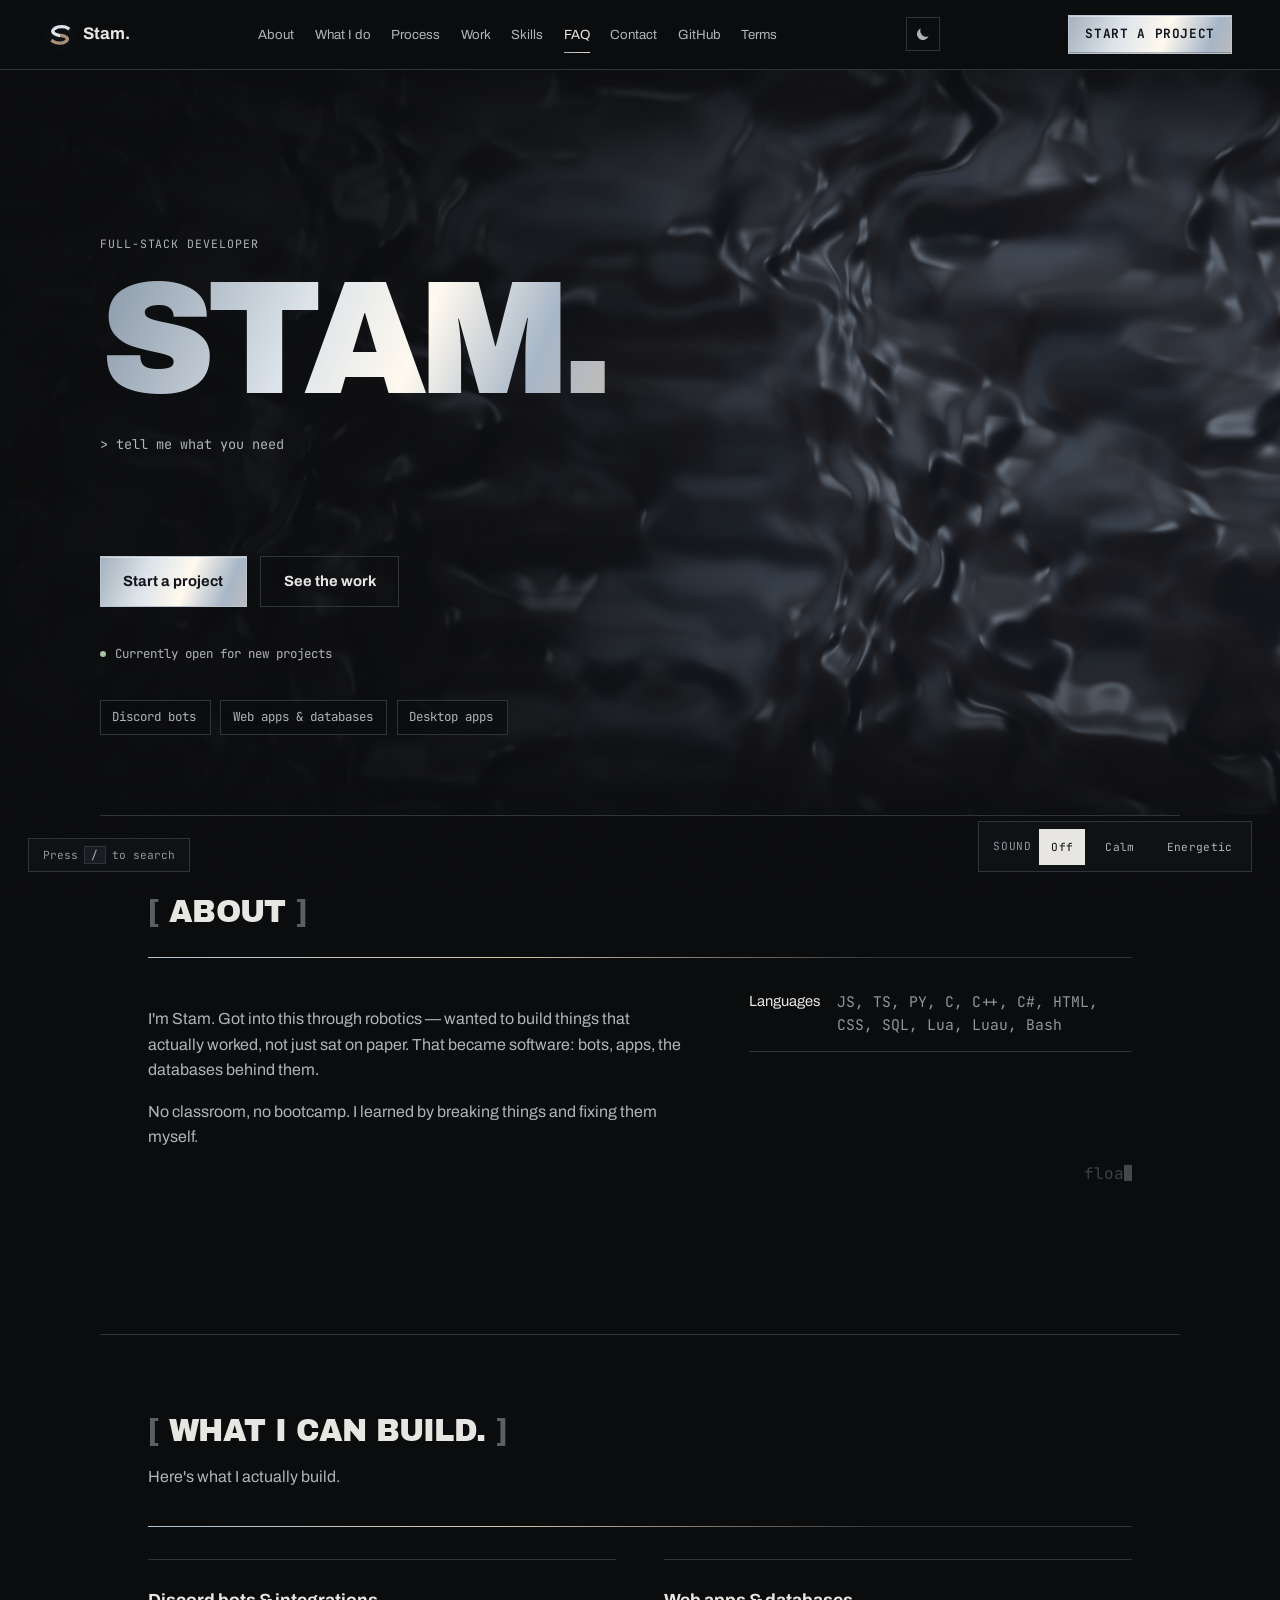
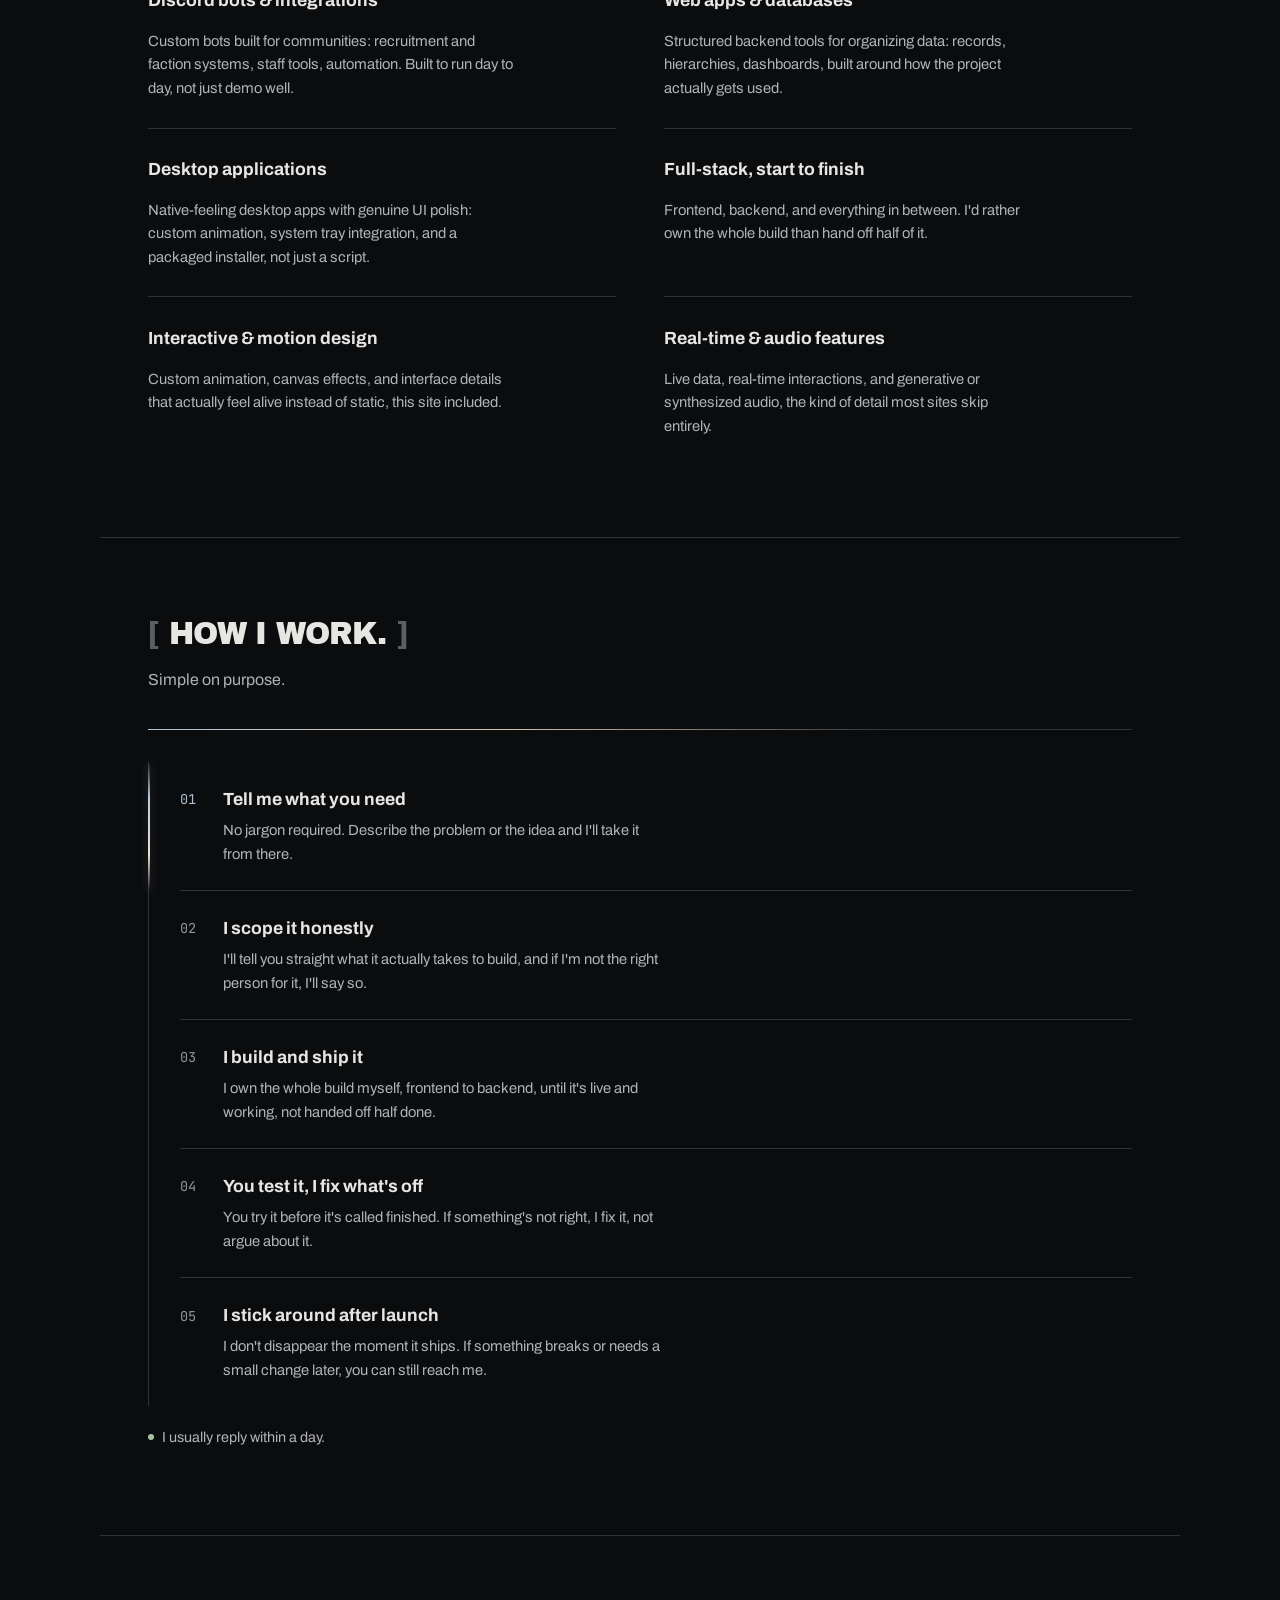
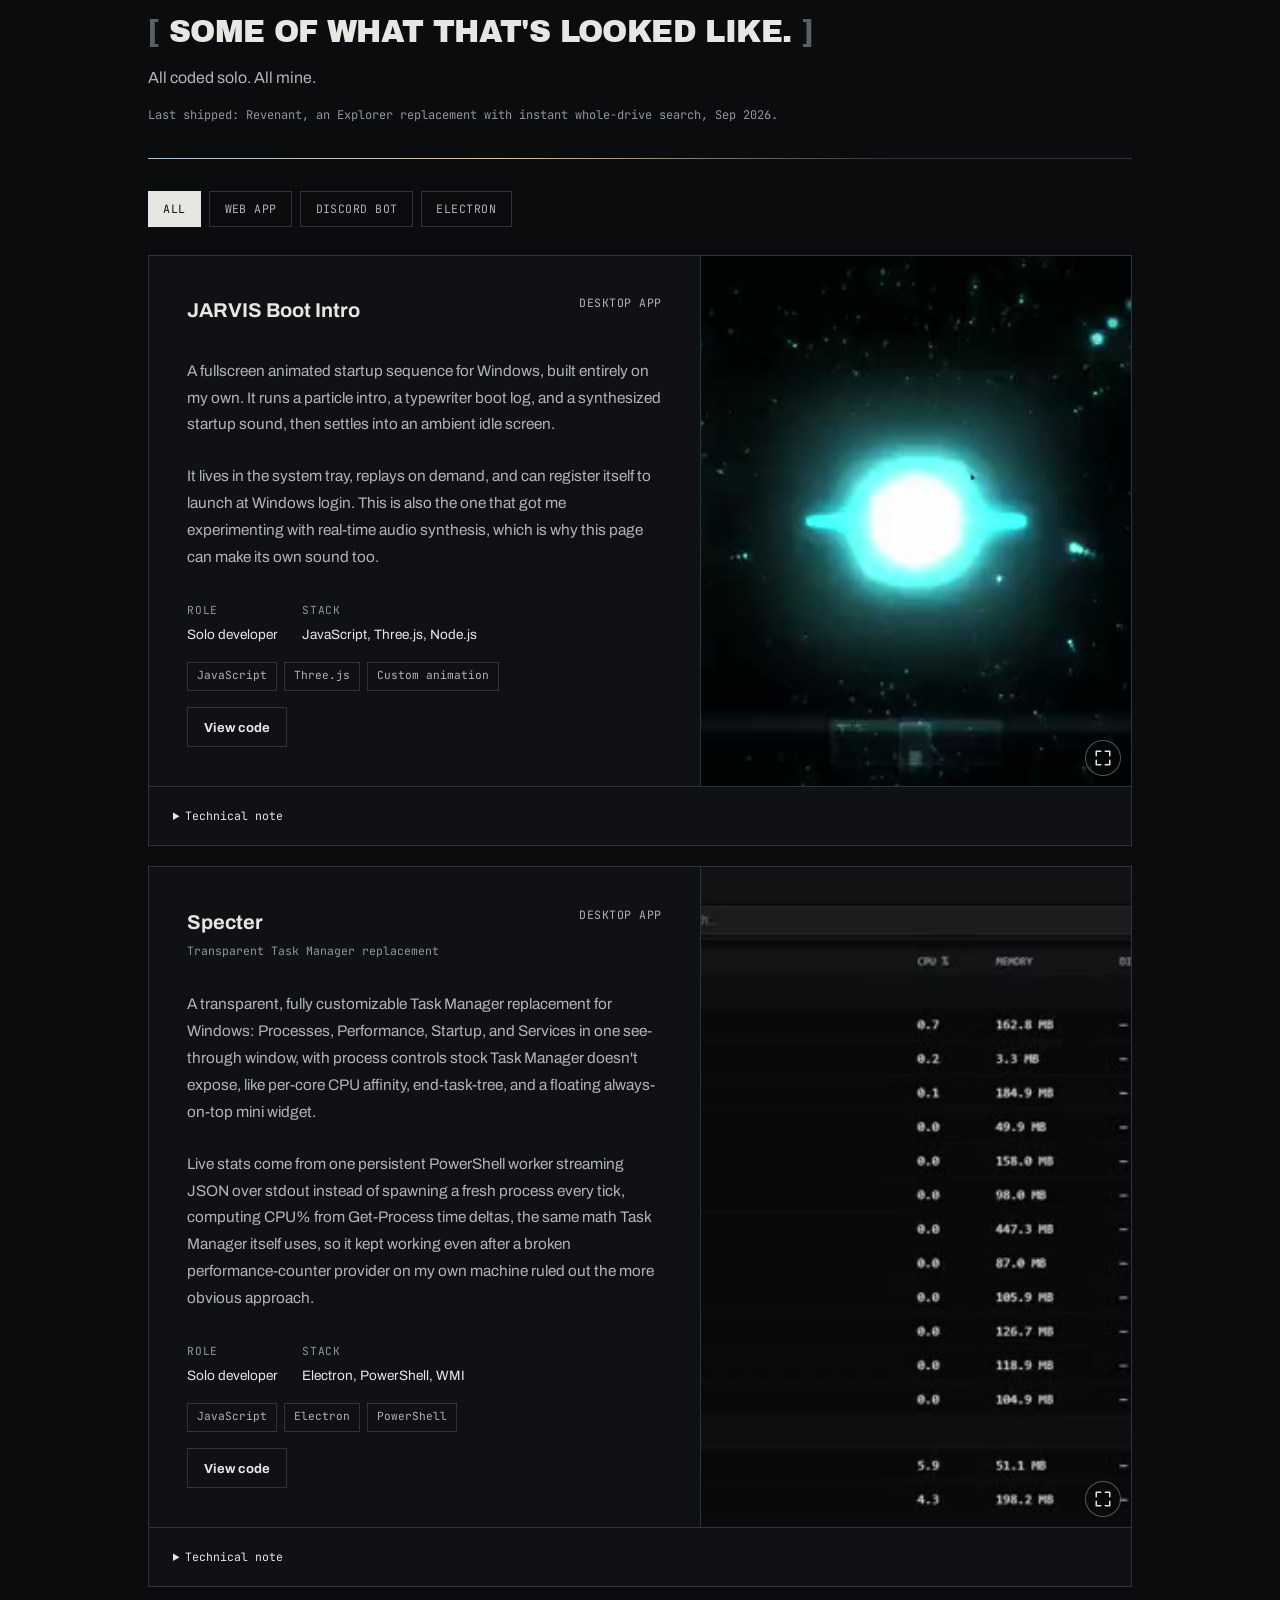
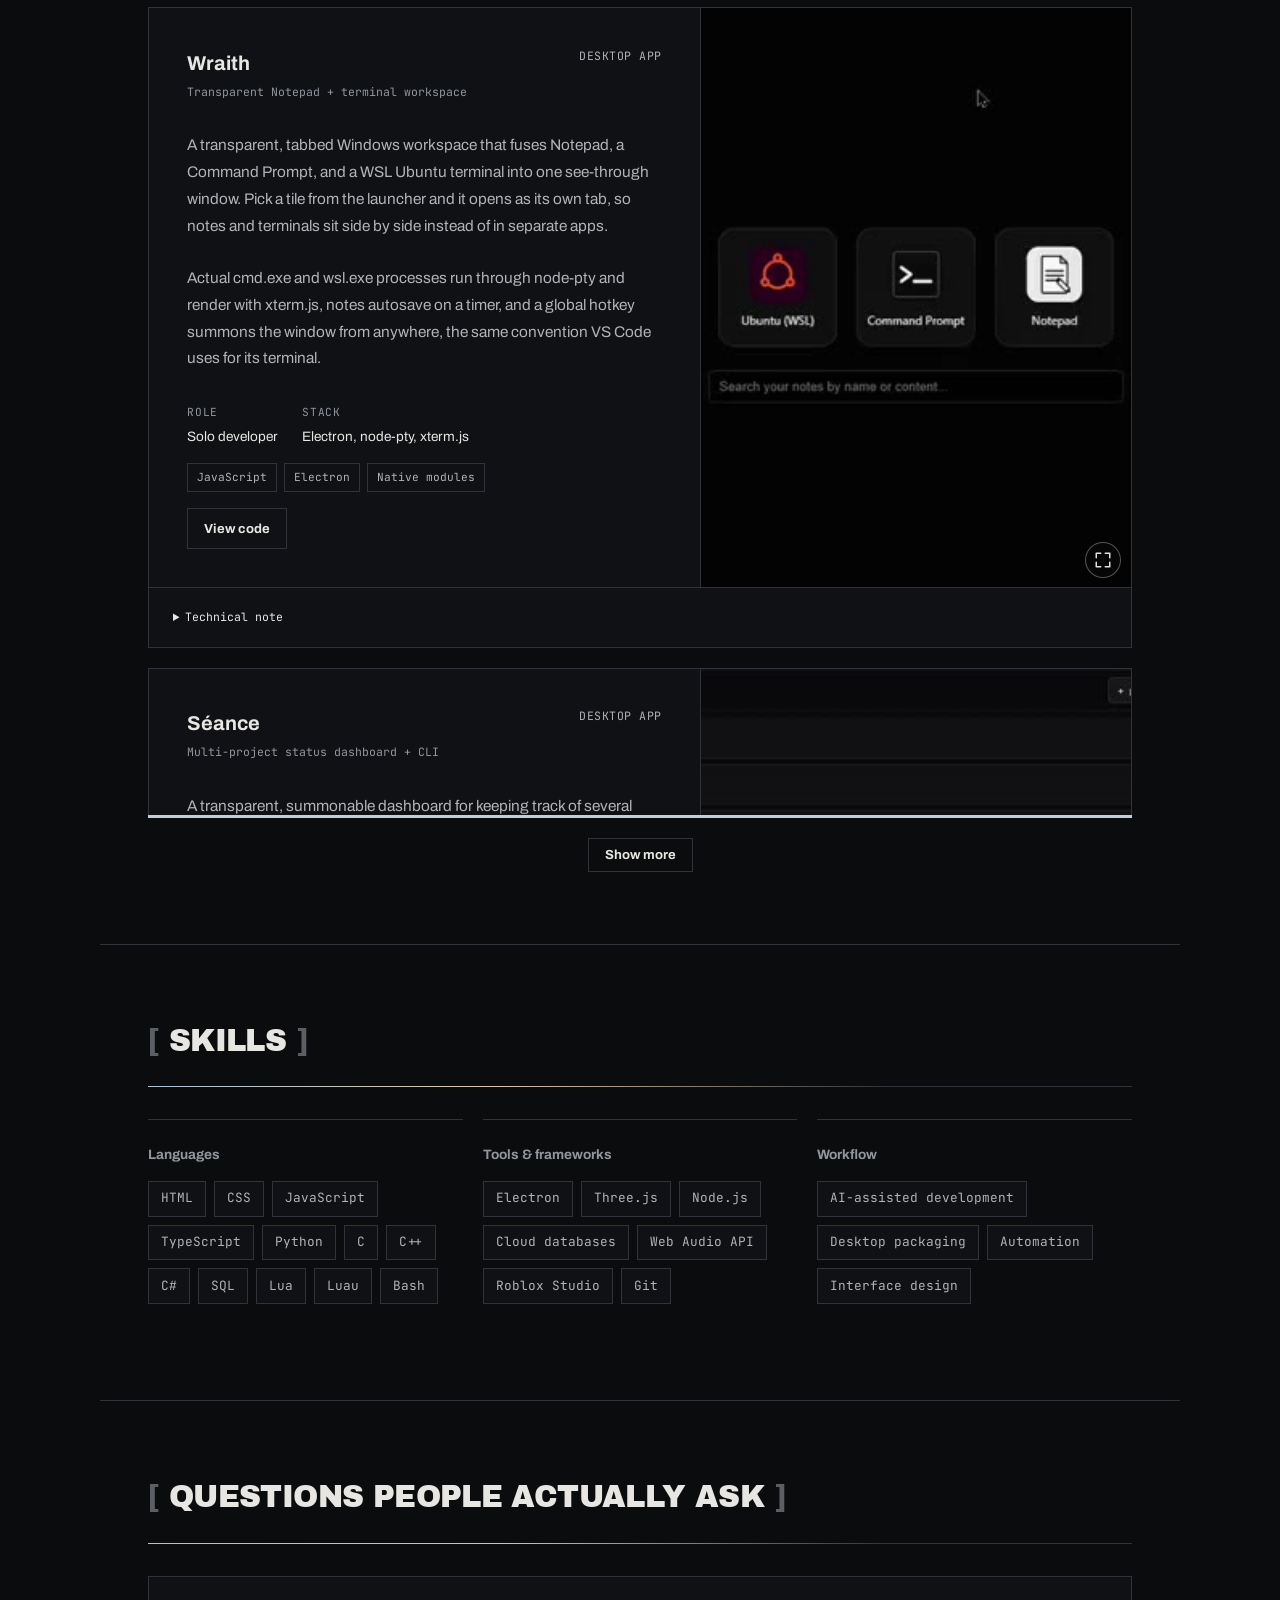
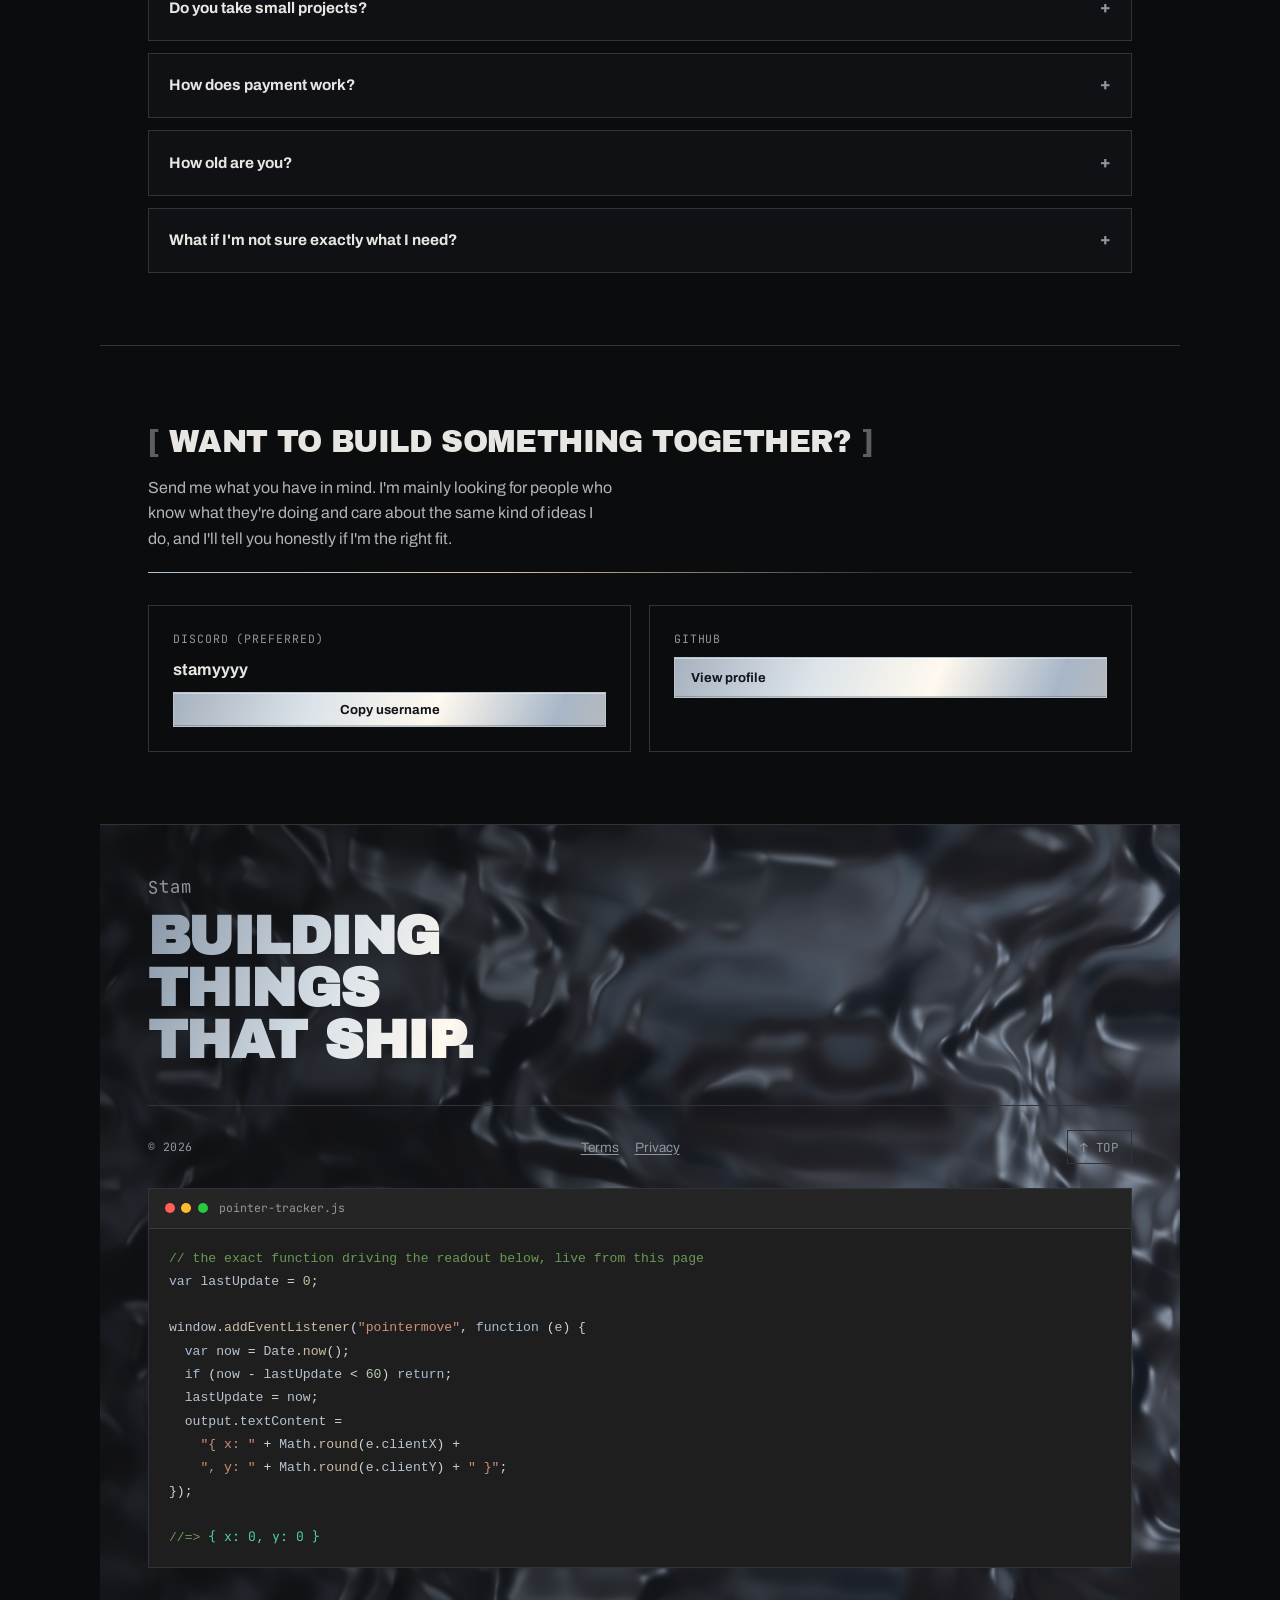
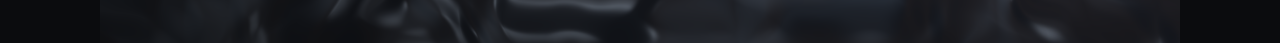
==== commit 804c594b: "Refine logo and full-bleed metal field" ====
--- a/index.html
+++ b/index.html
@@ -50,18 +50,18 @@
     <div class="projection-stage">
       <svg class="loader-logo" id="loader-logo" viewBox="0 0 64 64" role="img" aria-label="Stam symbol assembling">
         <defs>
-          <linearGradient id="intro-upper" x1="8" y1="12" x2="53" y2="42" gradientUnits="userSpaceOnUse"><stop stop-color="#71869a"/><stop offset=".28" stop-color="#f5f8fa"/><stop offset=".56" stop-color="#a4b4c4"/><stop offset="1" stop-color="#efe2d3"/></linearGradient>
-          <linearGradient id="intro-lower" x1="16" y1="25" x2="55" y2="54" gradientUnits="userSpaceOnUse"><stop stop-color="#677b90"/><stop offset=".36" stop-color="#dfe8ee"/><stop offset=".64" stop-color="#c9ad91"/><stop offset="1" stop-color="#718599"/></linearGradient>
+          <linearGradient id="intro-upper" x1="11" y1="12" x2="51" y2="35" gradientUnits="userSpaceOnUse"><stop stop-color="#788da1"/><stop offset=".34" stop-color="#f4f7f9"/><stop offset=".68" stop-color="#a8b8c7"/><stop offset="1" stop-color="#e8dacb"/></linearGradient>
+          <linearGradient id="intro-lower" x1="12" y1="35" x2="53" y2="55" gradientUnits="userSpaceOnUse"><stop stop-color="#8b9fb1"/><stop offset=".32" stop-color="#e4ebef"/><stop offset=".7" stop-color="#c5a98d"/><stop offset="1" stop-color="#6f8397"/></linearGradient>
           <filter id="intro-glow" x="-80%" y="-80%" width="260%" height="260%"><feGaussianBlur stdDeviation="1.5" result="blur"/><feMerge><feMergeNode in="blur"/><feMergeNode in="SourceGraphic"/></feMerge></filter>
         </defs>
         <g class="logo-traces" aria-hidden="true">
-          <path class="logo-trace trace-1" d="M52 12H25.5c-2.9 0-5.3.8-7.5 2.6l-7.2 5.8c-4.4 3.5-3.8 9.1 1.4 11.9l18.2 9.8 8.2-8.1-19-10.2 6.1-4.6H52V12Z"/>
-          <path class="logo-trace trace-2" d="m33.6 21.9-8.2 8.2 19 10.2-6.1 4.6H12V52h26.7c2.9 0 5.3-.8 7.5-2.6l7.2-5.8c4.4-3.5 3.8-9.1-1.4-11.9l-18.4-9.8Z"/>
-          <path class="logo-trace trace-3" d="M52 12H25.5c-2.9 0-5.3.8-7.5 2.6l-7.2 5.8c-4.4 3.5-3.8 9.1 1.4 11.9l18.2 9.8 8.2-8.1-19-10.2 6.1-4.6H52V12Zm-18.4 9.9-8.2 8.2 19 10.2-6.1 4.6H12V52h26.7c2.9 0 5.3-.8 7.5-2.6l7.2-5.8c4.4-3.5 3.8-9.1-1.4-11.9l-18.4-9.8Z"/>
+          <path class="logo-trace trace-1" pathLength="1" d="M51 16C44 11 27 10 18 16C8 23 11 31 28 34"/>
+          <path class="logo-trace trace-2" pathLength="1" d="M36 35C51 38 53 45 45 50C36 56 20 55 12 49"/>
+          <path class="logo-trace trace-3" pathLength="1" d="M51 16C44 11 27 10 18 16C8 23 11 31 28 34M36 35C51 38 53 45 45 50C36 56 20 55 12 49"/>
         </g>
-        <path class="logo-piece logo-piece-upper" d="M52 12H25.5c-2.9 0-5.3.8-7.5 2.6l-7.2 5.8c-4.4 3.5-3.8 9.1 1.4 11.9l18.2 9.8 8.2-8.1-19-10.2 6.1-4.6H52V12Z" fill="url(#intro-upper)"/>
-        <path class="logo-piece logo-piece-lower" d="m33.6 21.9-8.2 8.2 19 10.2-6.1 4.6H12V52h26.7c2.9 0 5.3-.8 7.5-2.6l7.2-5.8c4.4-3.5 3.8-9.1-1.4-11.9l-18.4-9.8Z" fill="url(#intro-lower)"/>
-        <path class="logo-sheen" d="M25.5 12H52v2H26.1c-2.7 0-4.7.6-6.6 2.1l-7.3 5.8M12 52h26.7c2.9 0 5.3-.8 7.5-2.6l7.2-5.8"/>
+        <path class="logo-piece logo-piece-upper" pathLength="1" d="M51 16C44 11 27 10 18 16C8 23 11 31 28 34" stroke="url(#intro-upper)"/>
+        <path class="logo-piece logo-piece-lower" pathLength="1" d="M36 35C51 38 53 45 45 50C36 56 20 55 12 49" stroke="url(#intro-lower)"/>
+        <path class="logo-sheen" pathLength="1" d="M51 16C44 11 27 10 18 16C8 23 11 31 28 34M36 35C51 38 53 45 45 50C36 56 20 55 12 49"/>
       </svg>
     </div>
     <div class="intro-caption"><span class="mono">STAM CONSOLE / PORTFOLIO</span><span class="intro-wordmark">Stam.</span></div>
@@ -78,7 +78,7 @@
 
 <nav class="nav">
   <a class="nav-mark" href="#hero" aria-label="Stam home">
-    <svg class="nav-symbol" viewBox="0 0 64 64" aria-hidden="true"><path d="M52 12H25.5c-2.9 0-5.3.8-7.5 2.6l-7.2 5.8c-4.4 3.5-3.8 9.1 1.4 11.9l18.2 9.8 8.2-8.1-19-10.2 6.1-4.6H52V12Z"/><path d="m33.6 21.9-8.2 8.2 19 10.2-6.1 4.6H12V52h26.7c2.9 0 5.3-.8 7.5-2.6l7.2-5.8c4.4-3.5 3.8-9.1-1.4-11.9l-18.4-9.8Z"/></svg>
+    <svg class="nav-symbol" viewBox="0 0 64 64" aria-hidden="true"><path d="M51 16C44 11 27 10 18 16C8 23 11 31 28 34"/><path d="M36 35C51 38 53 45 45 50C36 56 20 55 12 49"/></svg>
     <span>Stam.</span>
   </a>
   <ul class="nav-links" id="nav-links">
--- a/assets/css/site.css
+++ b/assets/css/site.css
@@ -1770,13 +1770,15 @@
   --neon-2: #745b43; --neon-2-rgb: 116, 91, 67;
   --chrome: linear-gradient(112deg, #344455, #5f6a77 30%, #283646 48%, #705740 70%, #344455);
 }
-body { user-select: text; -webkit-user-select: text; }
-.hero, .panel, footer { max-width: 1080px; }
-.hero { min-height: 660px; padding-top: clamp(7rem, 14vw, 10rem); padding-bottom: 5rem; }
-.hero-viewport, .footer-viewport { background: var(--bg); }
+body { user-select: none; -webkit-user-select: none; }
+.panel, footer { max-width: 1080px; }
+.hero { max-width: none; min-height: 720px; padding: clamp(7rem, 14vw, 10rem) max(1.25rem, calc((100vw - 1080px) / 2)) 5rem; }
+.hero-viewport { inset: 0; background: var(--bg); }
+.footer-viewport { background: var(--bg); }
 :root .hero-viewport { border: 0; }
-.hero-viewport::before { background: linear-gradient(90deg, rgba(var(--bg-rgb), .8), rgba(var(--bg-rgb), .38) 45%, transparent 76%); }
+.hero-viewport::before { background: linear-gradient(90deg, rgba(var(--bg-rgb), .92) 0%, rgba(var(--bg-rgb), .72) 28%, rgba(var(--bg-rgb), .18) 62%, rgba(var(--bg-rgb), .28) 100%), linear-gradient(180deg, rgba(var(--bg-rgb), .62), transparent 18%, transparent 78%, rgba(var(--bg-rgb), .78)); }
 .hero-viewport::after, .hv-corner, #hero-grid { display: none; }
+#hero-metal { transform: scale(1.025); transform-origin: center; }
 .hero-name { font-size: clamp(4.5rem, 14vw, 10rem); letter-spacing: -.055em; }
 .hero-name .word, .footer-headline { color: var(--text); background: var(--chrome); background-size: 180% 100%; background-clip: text; -webkit-background-clip: text; -webkit-text-fill-color: transparent; animation: metalLight 22s ease-in-out infinite alternate; }
 @keyframes metalLight { from { background-position: 0% 50%; } to { background-position: 100% 50%; } }
@@ -1786,8 +1788,9 @@
 .nav { padding-block: .95rem; }
 .nav-mark { display: inline-flex; align-items: center; gap: .62rem; color: var(--text); text-decoration: none; }
 .nav-symbol { width: 25px; height: 25px; overflow: visible; filter: drop-shadow(0 0 8px rgba(167, 190, 211, .12)); }
-.nav-symbol path:first-child { fill: #dce5eb; }
-.nav-symbol path:last-child { fill: #a88f78; }
+.nav-symbol path { fill: none; stroke-width: 8.5; stroke-linecap: square; }
+.nav-symbol path:first-child { stroke: #dce5eb; }
+.nav-symbol path:last-child { stroke: #a88f78; }
 .nav-links { gap: clamp(.8rem, 1.6vw, 1.5rem); font-size: .83rem; }
 .btn, .nav-cta { transition: background-position 1.4s ease, border-color .45s ease, box-shadow .45s ease, color .45s ease; }
 .btn-primary, .nav-cta, .btn-primary:hover, .nav-cta:hover {
@@ -1846,18 +1849,19 @@
 .loader-inner { width: min(38rem, 90vw); gap: 0; padding: 0; animation: signatureIn 1.1s ease both; }
 .projection-stage { position: relative; width: 100%; height: clamp(210px, 37vh, 350px); display: grid; place-items: center; }
 .loader-logo { width: clamp(148px, 24vw, 220px); height: auto; overflow: visible; perspective: 700px; filter: drop-shadow(0 24px 36px rgba(0,0,0,.36)); }
-.logo-piece, .logo-trace, .logo-sheen { transform-box: fill-box; transform-origin: center; }
-.logo-piece-upper { animation: assembleUpper 1.72s cubic-bezier(.16,.76,.18,1) .48s both; }
-.logo-piece-lower { animation: assembleLower 1.72s cubic-bezier(.16,.76,.18,1) .56s both; }
-.logo-trace { fill: none; stroke: #c8d6e2; stroke-width: .62; vector-effect: non-scaling-stroke; opacity: 0; filter: url(#intro-glow); stroke-dasharray: 10 7; }
-.trace-1 { animation: traceConverge 1.5s cubic-bezier(.2,.7,.2,1) .08s both; }
-.trace-2 { animation: traceConverge 1.6s cubic-bezier(.2,.7,.2,1) .18s both reverse; }
-.trace-3 { stroke: #c9a887; stroke-width: .38; stroke-dasharray: 5 8; animation: traceConverge 1.75s cubic-bezier(.2,.7,.2,1) .03s both; }
-.logo-sheen { fill: none; stroke: #fff; stroke-width: .7; stroke-opacity: .38; stroke-dasharray: 90; stroke-dashoffset: 90; animation: edgeResolve 1.15s ease 1.28s forwards; }
-@keyframes assembleUpper { 0% { opacity: 0; transform: translate(-17px,-9px) rotate(-9deg) skewX(8deg) scale(.82); } 44% { opacity: .42; } 76% { transform: translate(1.2px,.7px) rotate(.7deg) scale(1.01); } 100% { opacity: 1; transform: none; } }
-@keyframes assembleLower { 0% { opacity: 0; transform: translate(18px,10px) rotate(10deg) skewX(-7deg) scale(.82); } 44% { opacity: .42; } 76% { transform: translate(-1.2px,-.7px) rotate(-.7deg) scale(1.01); } 100% { opacity: 1; transform: none; } }
-@keyframes traceConverge { 0% { opacity: 0; transform: translate(-10px,8px) scale(1.28); stroke-dashoffset: 80; } 24% { opacity: .48; } 72% { opacity: .25; } 100% { opacity: 0; transform: none; stroke-dashoffset: 0; } }
-@keyframes edgeResolve { 0% { opacity: 0; stroke-dashoffset: 90; } 25% { opacity: 1; } 100% { opacity: .72; stroke-dashoffset: 0; } }
+.logo-piece, .logo-trace, .logo-sheen { transform-box: fill-box; transform-origin: center; fill: none; stroke-linecap: square; }
+.logo-piece { stroke-width: 8.5; stroke-dasharray: 1; stroke-dashoffset: 1; }
+.logo-piece-upper { animation: assembleStrokeUpper 1.76s cubic-bezier(.18,.72,.16,1) .34s both; }
+.logo-piece-lower { animation: assembleStrokeLower 1.76s cubic-bezier(.18,.72,.16,1) .44s both; }
+.logo-trace { stroke: #c8d6e2; stroke-width: .62; vector-effect: non-scaling-stroke; opacity: 0; filter: url(#intro-glow); stroke-dasharray: .10 .07; }
+.trace-1 { animation: traceConverge 1.55s cubic-bezier(.2,.7,.2,1) .02s both; }
+.trace-2 { animation: traceConverge 1.6s cubic-bezier(.2,.7,.2,1) .12s both reverse; }
+.trace-3 { stroke: #c9a887; stroke-width: .38; stroke-dasharray: .05 .09; animation: traceConverge 1.72s cubic-bezier(.2,.7,.2,1) .05s both; }
+.logo-sheen { stroke: #fff; stroke-width: .7; stroke-opacity: .34; stroke-dasharray: 1; stroke-dashoffset: 1; animation: edgeResolve 1.1s ease 1.34s forwards; }
+@keyframes assembleStrokeUpper { 0% { opacity: 0; stroke-dashoffset: 1; transform: translate(-10px,-5px) rotate(-4deg); } 42% { opacity: .54; } 76% { transform: translate(.7px,.3px) rotate(.3deg); } 100% { opacity: 1; stroke-dashoffset: 0; transform: none; } }
+@keyframes assembleStrokeLower { 0% { opacity: 0; stroke-dashoffset: 1; transform: translate(11px,6px) rotate(4deg); } 42% { opacity: .54; } 76% { transform: translate(-.7px,-.3px) rotate(-.3deg); } 100% { opacity: 1; stroke-dashoffset: 0; transform: none; } }
+@keyframes traceConverge { 0% { opacity: 0; transform: translate(-8px,5px) scale(1.18); stroke-dashoffset: .8; } 24% { opacity: .58; } 72% { opacity: .2; } 100% { opacity: 0; transform: none; stroke-dashoffset: 0; } }
+@keyframes edgeResolve { 0% { opacity: 0; stroke-dashoffset: 1; } 25% { opacity: 1; } 100% { opacity: .68; stroke-dashoffset: 0; } }
 .intro-caption { width: 100%; display: flex; align-items: baseline; justify-content: space-between; gap: 1rem; padding: 1.5rem 0; }
 .intro-caption .mono { color: #adb3bb; font-size: .65rem; letter-spacing: .11em; }
 .intro-wordmark { font-family: "Archivo Black", sans-serif; font-size: 2rem; letter-spacing: -.06em; }
@@ -1869,7 +1873,7 @@
 @keyframes signatureIn { from { opacity: 0; transform: translateY(8px); } to { opacity: 1; transform: none; } }
 @keyframes signatureRule { from { transform: scaleX(0); } to { transform: scaleX(1); } }
 @media (max-width: 760px) {
-  .hero { min-height: 610px; padding-top: 7rem; }
+  .hero { min-height: 640px; padding-top: 7rem; }
   .offer-grid { grid-template-columns: 1fr; }
   .contact-grid { grid-template-columns: 1fr; }
   .panel { padding-top: 3rem; padding-bottom: 3rem; }
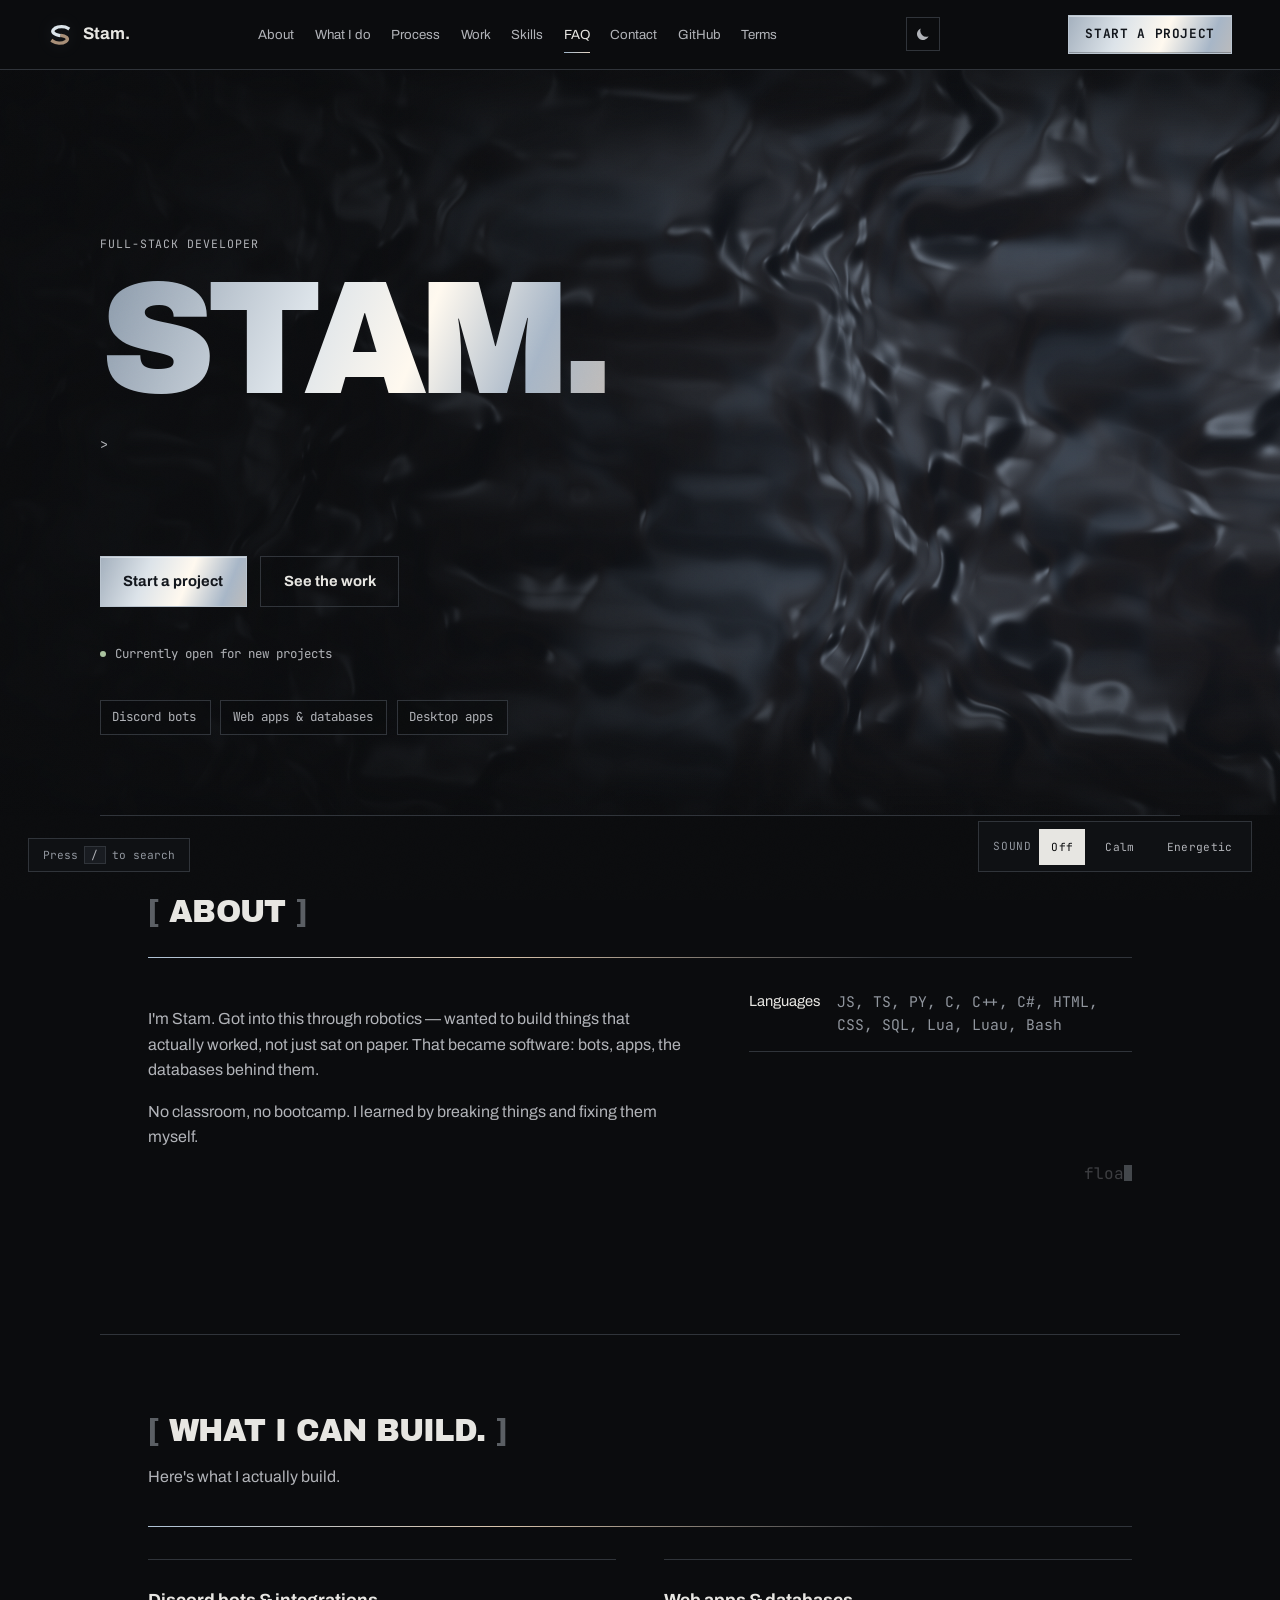
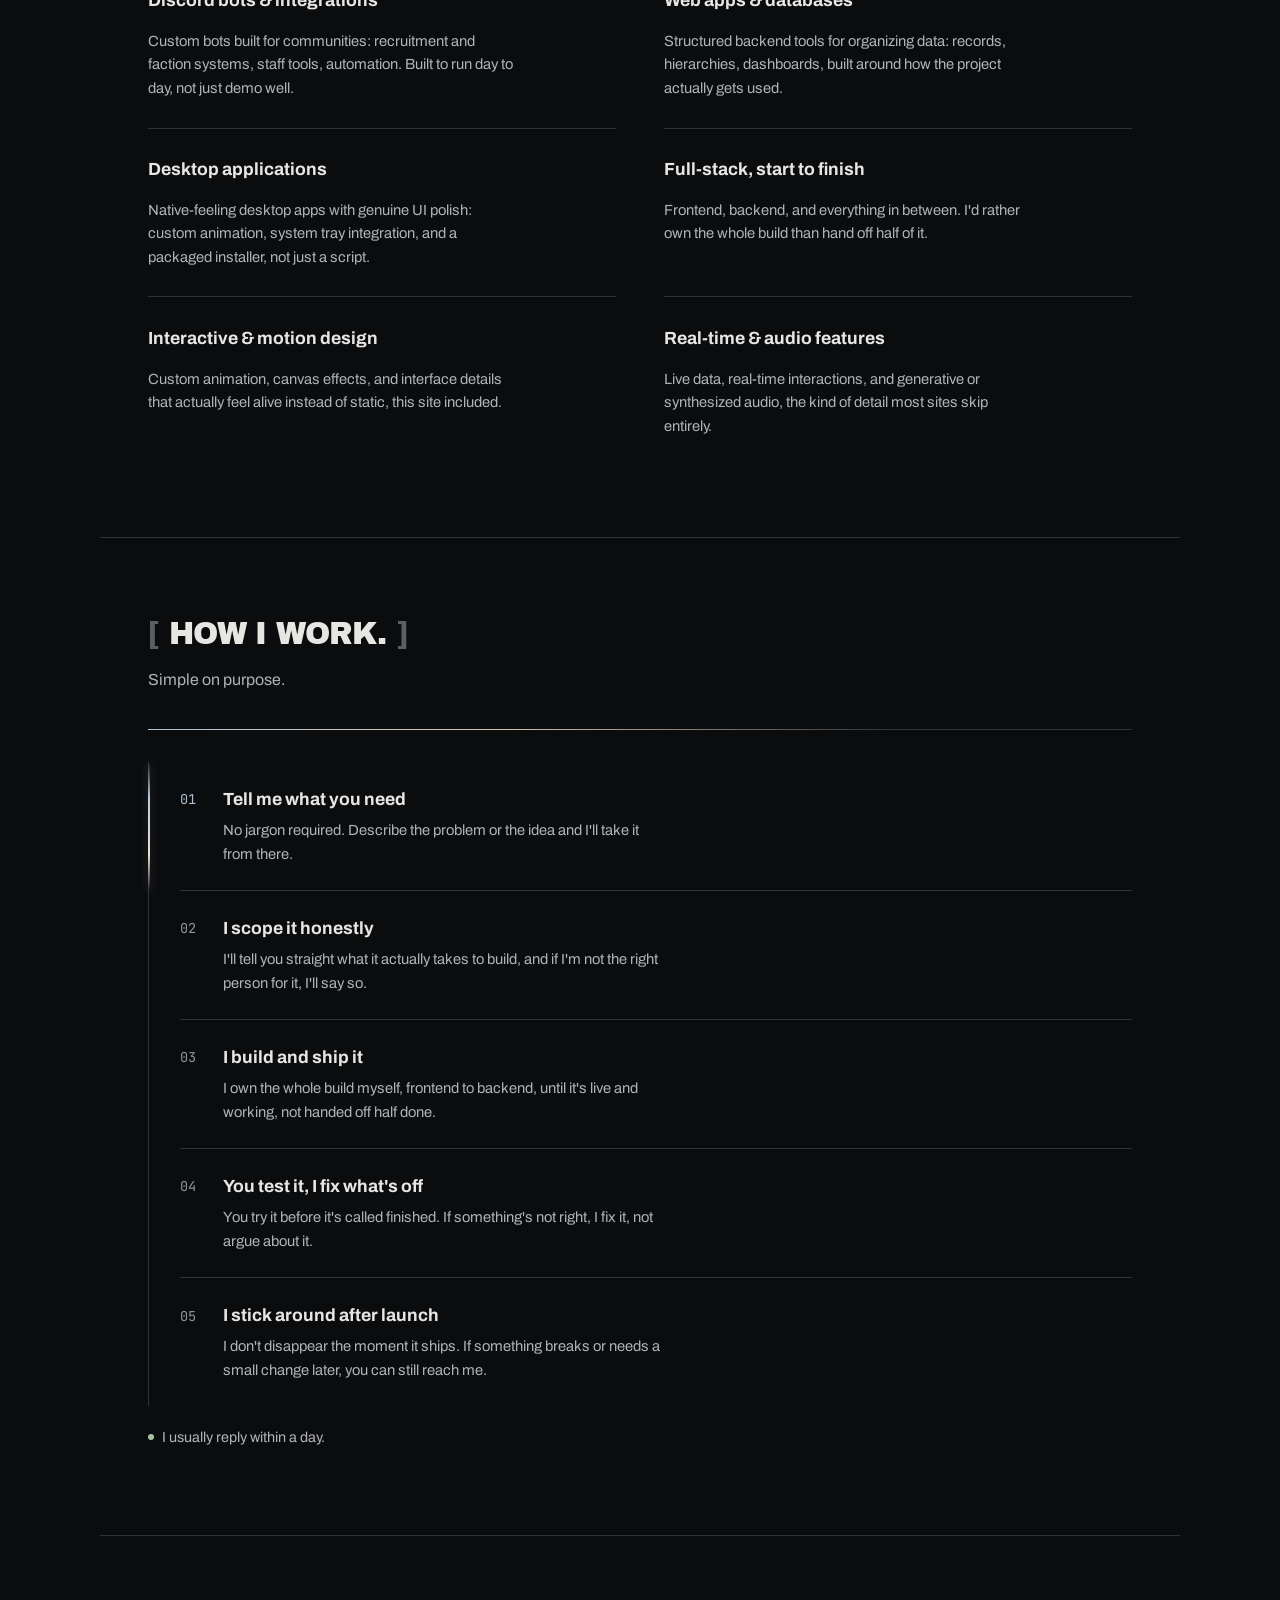
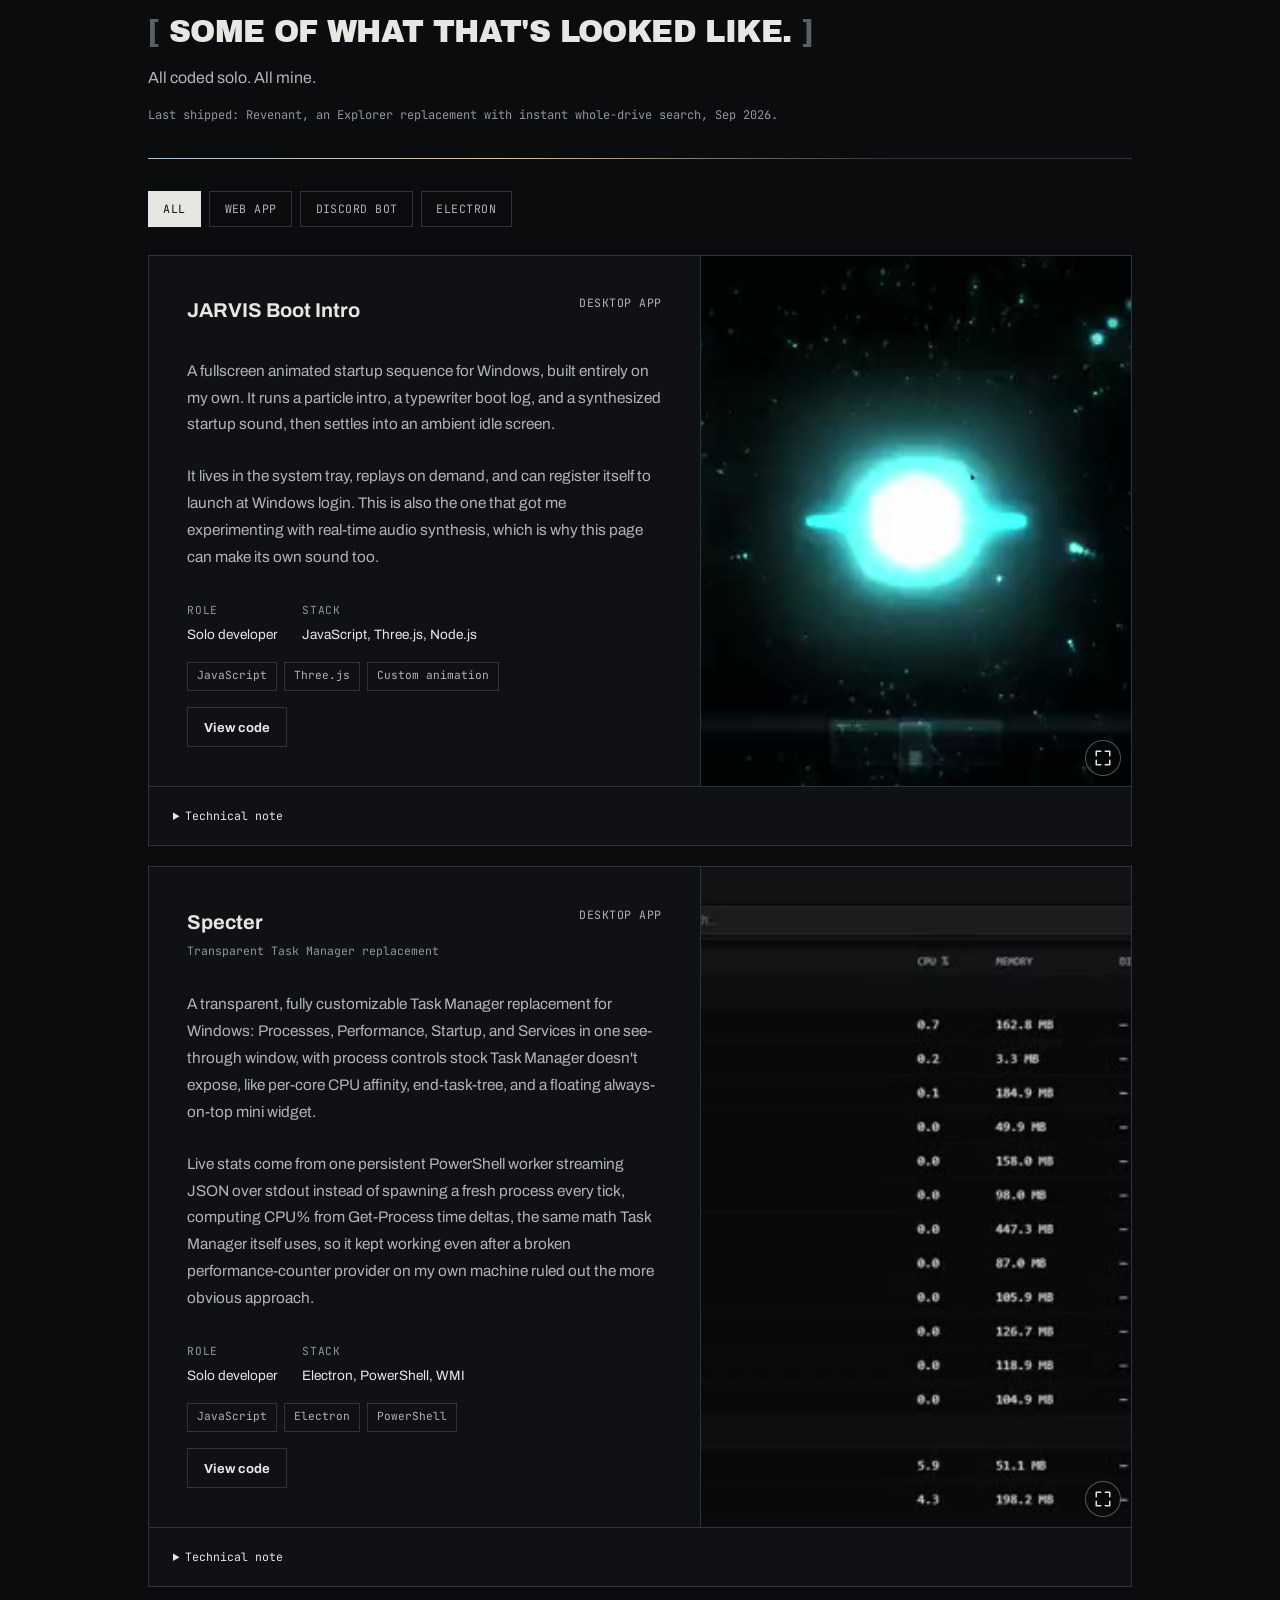
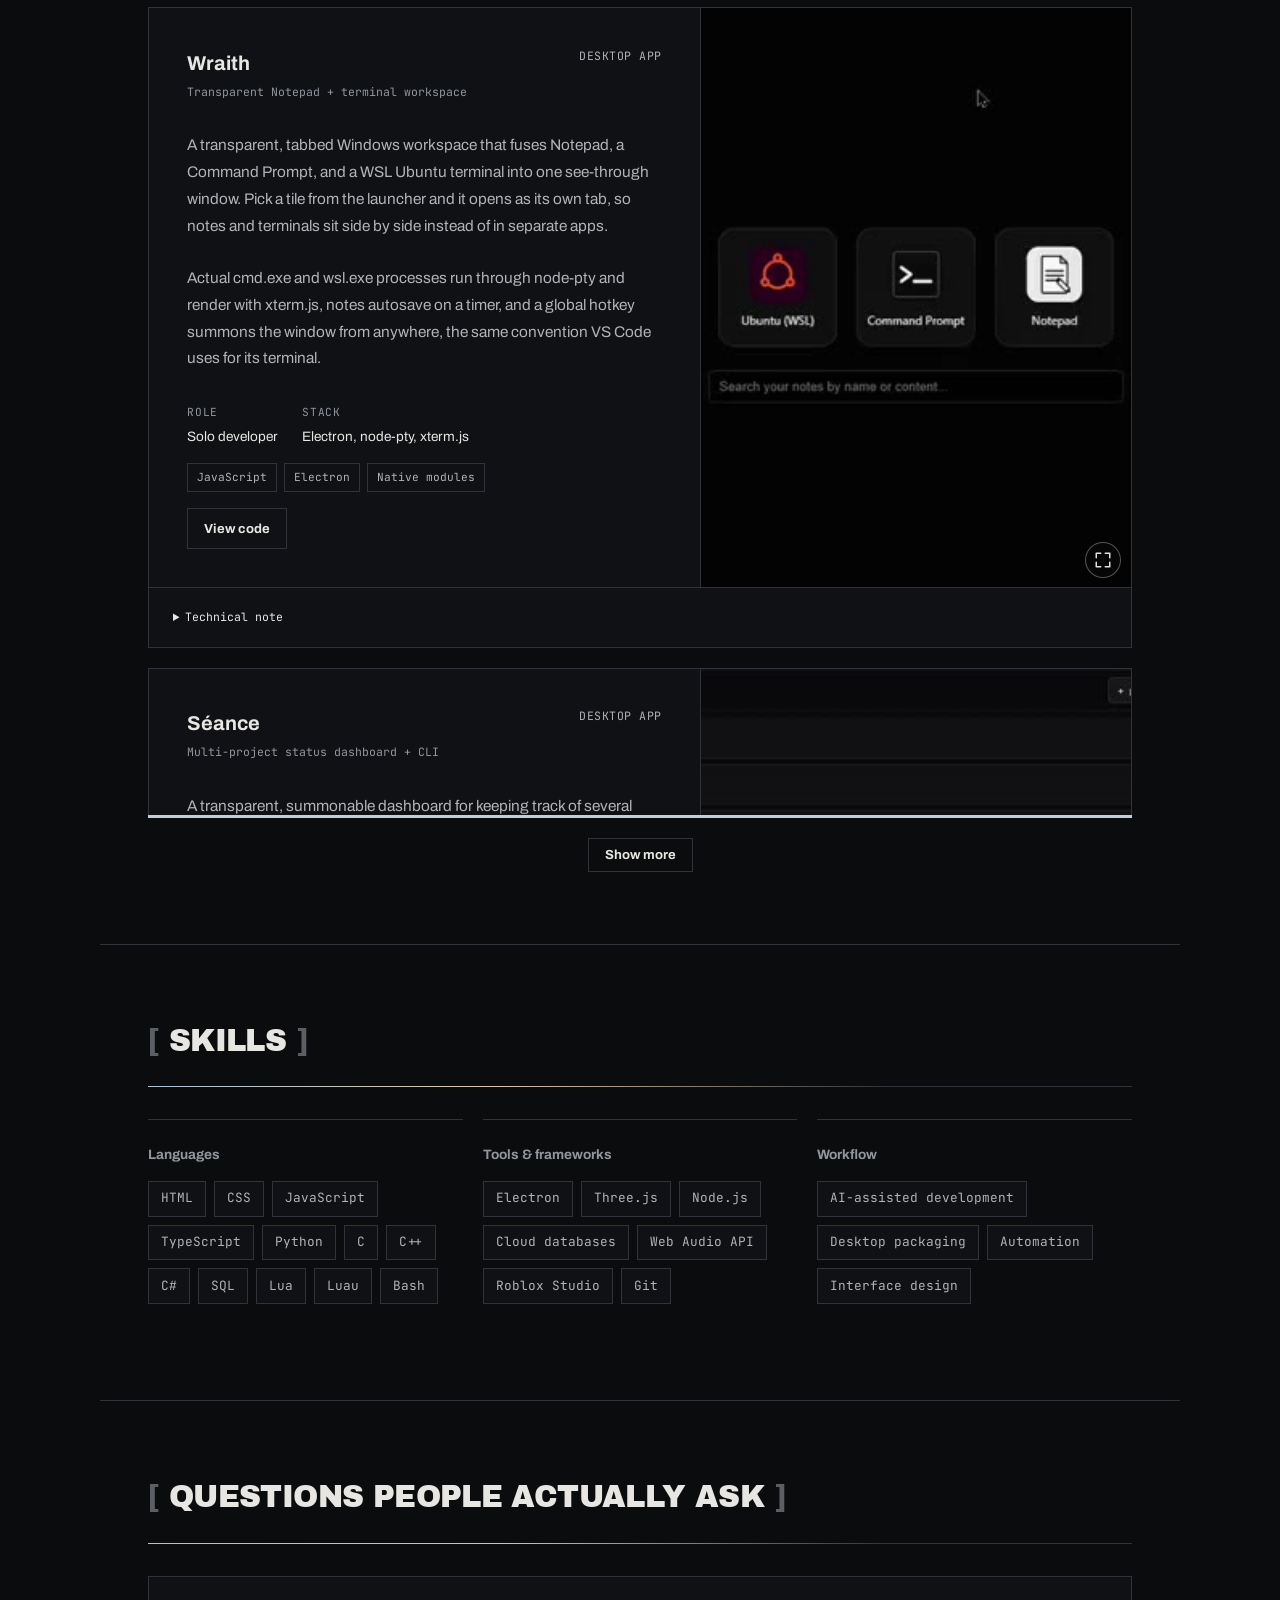
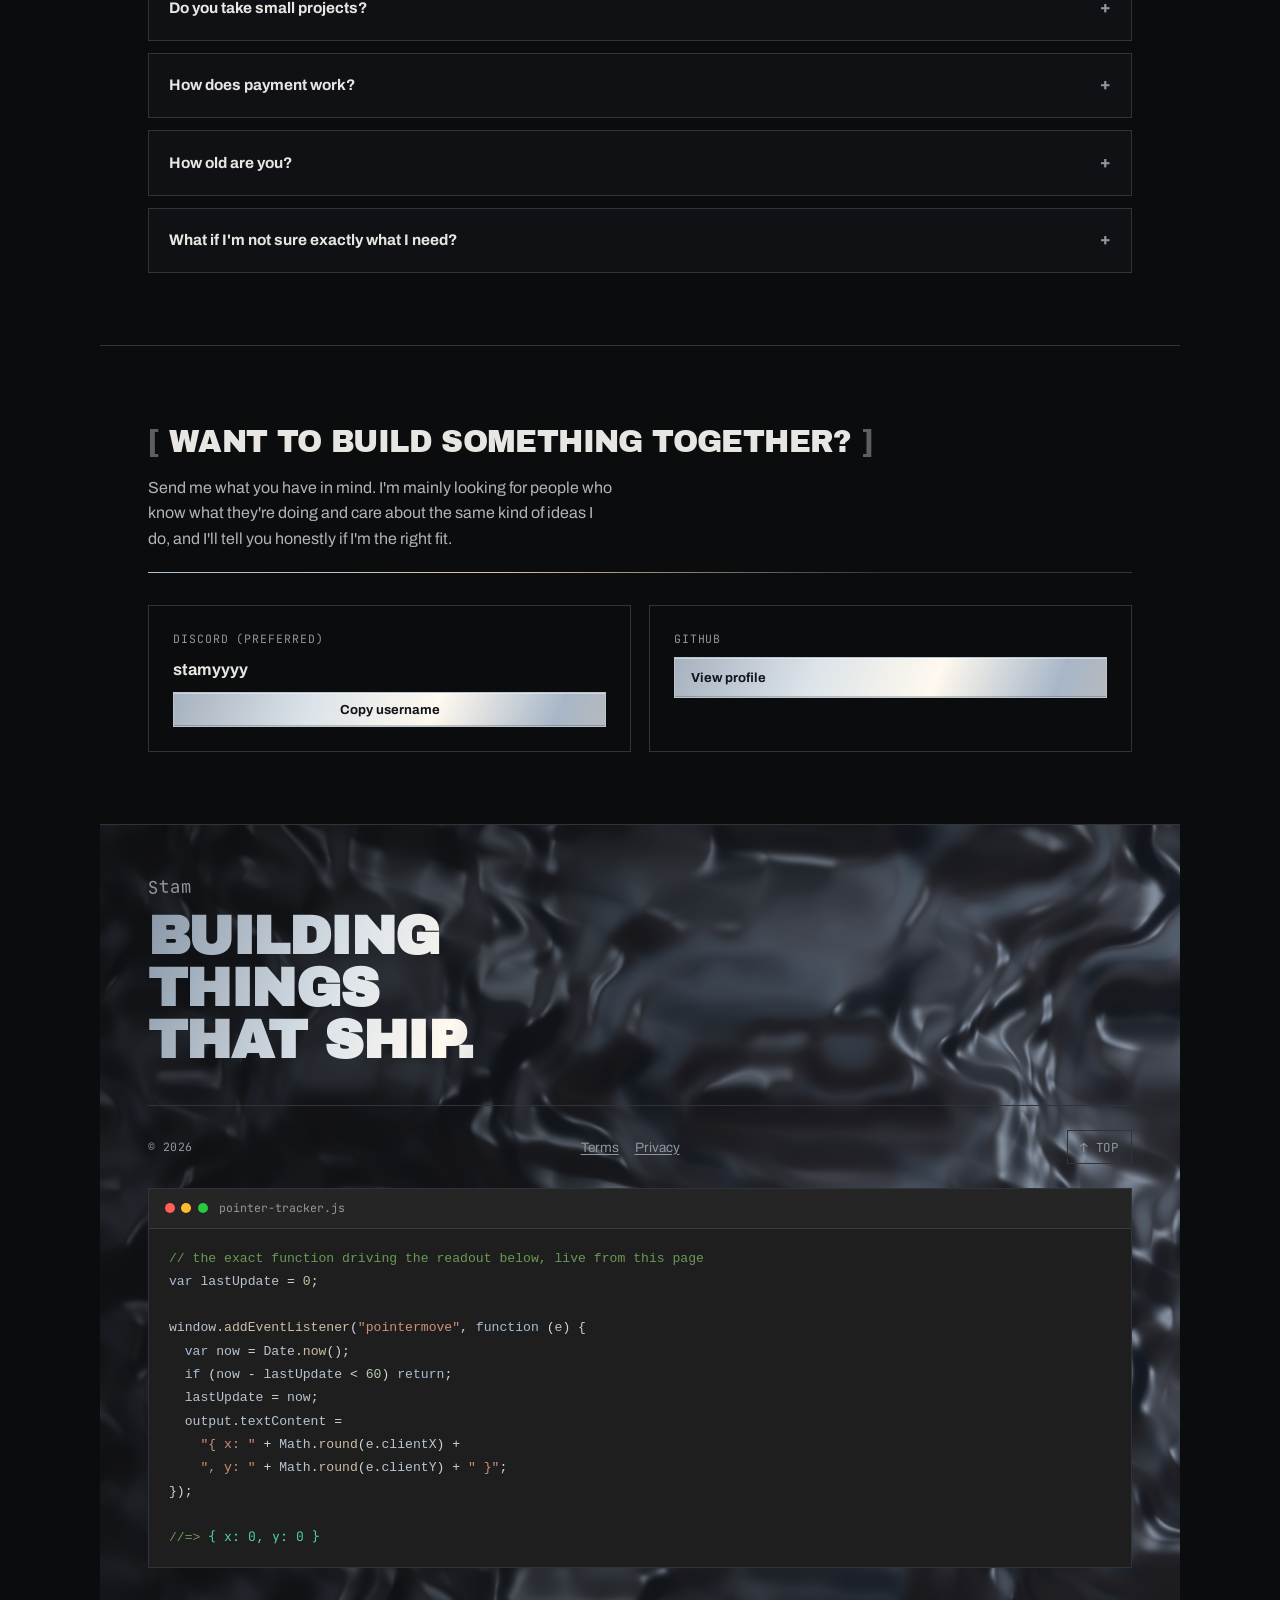
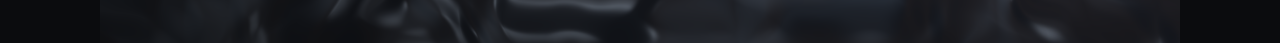
==== commit 3837907a: "Unify portfolio mark and rework social banner" ====
--- a/index.html
+++ b/index.html
@@ -21,11 +21,11 @@
 <meta property="og:title" content="Stam — Full-stack developer">
 <meta property="og:description" content="Discord bots, desktop apps, web apps, and the databases behind them. I can make them all.">
 <meta property="og:url" content="https://stam-console.web.app/">
-<meta property="og:image" content="https://stam-console.web.app/assets/og-image-v4.png">
+<meta property="og:image" content="https://stam-console.web.app/assets/og-image-v5.png">
 <meta property="og:image:width" content="1200">
 <meta property="og:image:height" content="630">
 <meta name="twitter:card" content="summary_large_image">
-<meta name="twitter:image" content="https://stam-console.web.app/assets/og-image-v4.png">
+<meta name="twitter:image" content="https://stam-console.web.app/assets/og-image-v5.png">
 <link rel="canonical" href="https://stam-console.web.app/">
 <link rel="manifest" href="site.webmanifest">
 <link rel="apple-touch-icon" href="assets/icon-180.png">
@@ -48,21 +48,23 @@
   <div class="loader-masthead mono"><span>STAM / INDEPENDENT DEVELOPER</span><button id="intro-skip" type="button">Skip intro <span aria-hidden="true">↗</span></button></div>
   <div class="loader-inner">
     <div class="projection-stage">
-      <svg class="loader-logo" id="loader-logo" viewBox="0 0 64 64" role="img" aria-label="Stam symbol assembling">
-        <defs>
-          <linearGradient id="intro-upper" x1="11" y1="12" x2="51" y2="35" gradientUnits="userSpaceOnUse"><stop stop-color="#788da1"/><stop offset=".34" stop-color="#f4f7f9"/><stop offset=".68" stop-color="#a8b8c7"/><stop offset="1" stop-color="#e8dacb"/></linearGradient>
-          <linearGradient id="intro-lower" x1="12" y1="35" x2="53" y2="55" gradientUnits="userSpaceOnUse"><stop stop-color="#8b9fb1"/><stop offset=".32" stop-color="#e4ebef"/><stop offset=".7" stop-color="#c5a98d"/><stop offset="1" stop-color="#6f8397"/></linearGradient>
-          <filter id="intro-glow" x="-80%" y="-80%" width="260%" height="260%"><feGaussianBlur stdDeviation="1.5" result="blur"/><feMerge><feMergeNode in="blur"/><feMergeNode in="SourceGraphic"/></feMerge></filter>
-        </defs>
+      <div class="loader-mark-stage" role="img" aria-label="Stam symbol assembling">
+        <svg class="loader-traces" viewBox="0 0 64 64" aria-hidden="true">
         <g class="logo-traces" aria-hidden="true">
           <path class="logo-trace trace-1" pathLength="1" d="M51 16C44 11 27 10 18 16C8 23 11 31 28 34"/>
           <path class="logo-trace trace-2" pathLength="1" d="M36 35C51 38 53 45 45 50C36 56 20 55 12 49"/>
           <path class="logo-trace trace-3" pathLength="1" d="M51 16C44 11 27 10 18 16C8 23 11 31 28 34M36 35C51 38 53 45 45 50C36 56 20 55 12 49"/>
         </g>
-        <path class="logo-piece logo-piece-upper" pathLength="1" d="M51 16C44 11 27 10 18 16C8 23 11 31 28 34" stroke="url(#intro-upper)"/>
-        <path class="logo-piece logo-piece-lower" pathLength="1" d="M36 35C51 38 53 45 45 50C36 56 20 55 12 49" stroke="url(#intro-lower)"/>
-        <path class="logo-sheen" pathLength="1" d="M51 16C44 11 27 10 18 16C8 23 11 31 28 34M36 35C51 38 53 45 45 50C36 56 20 55 12 49"/>
-      </svg>
+        </svg>
+        <svg class="loader-logo" id="loader-logo" viewBox="0 0 64 64" aria-hidden="true">
+          <defs>
+            <linearGradient id="loader-upper" x1="11" y1="12" x2="51" y2="35" gradientUnits="userSpaceOnUse"><stop stop-color="#788da1"/><stop offset=".34" stop-color="#f4f7f9"/><stop offset=".68" stop-color="#a8b8c7"/><stop offset="1" stop-color="#e8dacb"/></linearGradient>
+            <linearGradient id="loader-lower" x1="12" y1="35" x2="53" y2="55" gradientUnits="userSpaceOnUse"><stop stop-color="#8b9fb1"/><stop offset=".32" stop-color="#e4ebef"/><stop offset=".7" stop-color="#c5a98d"/><stop offset="1" stop-color="#6f8397"/></linearGradient>
+          </defs>
+          <path d="M51 16C44 11 27 10 18 16C8 23 11 31 28 34" fill="none" stroke="url(#loader-upper)" stroke-width="8.5" stroke-linecap="square"/>
+          <path d="M36 35C51 38 53 45 45 50C36 56 20 55 12 49" fill="none" stroke="url(#loader-lower)" stroke-width="8.5" stroke-linecap="square"/>
+        </svg>
+      </div>
     </div>
     <div class="intro-caption"><span class="mono">STAM CONSOLE / PORTFOLIO</span><span class="intro-wordmark">Stam.</span></div>
     <div class="loader-log mono" id="loader-log"></div>
@@ -78,7 +80,7 @@
 
 <nav class="nav">
   <a class="nav-mark" href="#hero" aria-label="Stam home">
-    <svg class="nav-symbol" viewBox="0 0 64 64" aria-hidden="true"><path d="M51 16C44 11 27 10 18 16C8 23 11 31 28 34"/><path d="M36 35C51 38 53 45 45 50C36 56 20 55 12 49"/></svg>
+    <svg class="nav-symbol" viewBox="0 0 64 64" aria-hidden="true"><path d="M51 16C44 11 27 10 18 16C8 23 11 31 28 34" fill="none" stroke="#dce5eb" stroke-width="8.5" stroke-linecap="square"/><path d="M36 35C51 38 53 45 45 50C36 56 20 55 12 49" fill="none" stroke="#a88f78" stroke-width="8.5" stroke-linecap="square"/></svg>
     <span>Stam.</span>
   </a>
   <ul class="nav-links" id="nav-links">
--- a/assets/css/site.css
+++ b/assets/css/site.css
@@ -1787,10 +1787,7 @@
 .hero-status .live-dot, .live-dot { animation: none; box-shadow: none; }
 .nav { padding-block: .95rem; }
 .nav-mark { display: inline-flex; align-items: center; gap: .62rem; color: var(--text); text-decoration: none; }
-.nav-symbol { width: 25px; height: 25px; overflow: visible; filter: drop-shadow(0 0 8px rgba(167, 190, 211, .12)); }
-.nav-symbol path { fill: none; stroke-width: 8.5; stroke-linecap: square; }
-.nav-symbol path:first-child { stroke: #dce5eb; }
-.nav-symbol path:last-child { stroke: #a88f78; }
+.nav-symbol { width: 25px; height: 25px; object-fit: contain; filter: drop-shadow(0 0 8px rgba(167, 190, 211, .12)); }
 .nav-links { gap: clamp(.8rem, 1.6vw, 1.5rem); font-size: .83rem; }
 .btn, .nav-cta { transition: background-position 1.4s ease, border-color .45s ease, box-shadow .45s ease, color .45s ease; }
 .btn-primary, .nav-cta, .btn-primary:hover, .nav-cta:hover {
@@ -1848,20 +1845,15 @@
 #intro-skip:hover { border-color: #d4dbe3; }
 .loader-inner { width: min(38rem, 90vw); gap: 0; padding: 0; animation: signatureIn 1.1s ease both; }
 .projection-stage { position: relative; width: 100%; height: clamp(210px, 37vh, 350px); display: grid; place-items: center; }
-.loader-logo { width: clamp(148px, 24vw, 220px); height: auto; overflow: visible; perspective: 700px; filter: drop-shadow(0 24px 36px rgba(0,0,0,.36)); }
-.logo-piece, .logo-trace, .logo-sheen { transform-box: fill-box; transform-origin: center; fill: none; stroke-linecap: square; }
-.logo-piece { stroke-width: 8.5; stroke-dasharray: 1; stroke-dashoffset: 1; }
-.logo-piece-upper { animation: assembleStrokeUpper 1.76s cubic-bezier(.18,.72,.16,1) .34s both; }
-.logo-piece-lower { animation: assembleStrokeLower 1.76s cubic-bezier(.18,.72,.16,1) .44s both; }
-.logo-trace { stroke: #c8d6e2; stroke-width: .62; vector-effect: non-scaling-stroke; opacity: 0; filter: url(#intro-glow); stroke-dasharray: .10 .07; }
+.loader-mark-stage { position: relative; width: clamp(148px, 24vw, 220px); aspect-ratio: 1; display: grid; place-items: center; }
+.loader-traces, .loader-logo { position: absolute; inset: 0; width: 100%; height: 100%; }
+.loader-logo { object-fit: contain; opacity: .16; filter: blur(2px) drop-shadow(0 24px 36px rgba(0,0,0,.36)); animation: resolveMark 1.05s cubic-bezier(.16,.78,.18,1) .18s forwards; }
+.logo-trace { transform-box: fill-box; transform-origin: center; fill: none; stroke-linecap: square; stroke: #c8d6e2; stroke-width: .72; vector-effect: non-scaling-stroke; opacity: 0; stroke-dasharray: .10 .07; }
 .trace-1 { animation: traceConverge 1.55s cubic-bezier(.2,.7,.2,1) .02s both; }
 .trace-2 { animation: traceConverge 1.6s cubic-bezier(.2,.7,.2,1) .12s both reverse; }
 .trace-3 { stroke: #c9a887; stroke-width: .38; stroke-dasharray: .05 .09; animation: traceConverge 1.72s cubic-bezier(.2,.7,.2,1) .05s both; }
-.logo-sheen { stroke: #fff; stroke-width: .7; stroke-opacity: .34; stroke-dasharray: 1; stroke-dashoffset: 1; animation: edgeResolve 1.1s ease 1.34s forwards; }
-@keyframes assembleStrokeUpper { 0% { opacity: 0; stroke-dashoffset: 1; transform: translate(-10px,-5px) rotate(-4deg); } 42% { opacity: .54; } 76% { transform: translate(.7px,.3px) rotate(.3deg); } 100% { opacity: 1; stroke-dashoffset: 0; transform: none; } }
-@keyframes assembleStrokeLower { 0% { opacity: 0; stroke-dashoffset: 1; transform: translate(11px,6px) rotate(4deg); } 42% { opacity: .54; } 76% { transform: translate(-.7px,-.3px) rotate(-.3deg); } 100% { opacity: 1; stroke-dashoffset: 0; transform: none; } }
 @keyframes traceConverge { 0% { opacity: 0; transform: translate(-8px,5px) scale(1.18); stroke-dashoffset: .8; } 24% { opacity: .58; } 72% { opacity: .2; } 100% { opacity: 0; transform: none; stroke-dashoffset: 0; } }
-@keyframes edgeResolve { 0% { opacity: 0; stroke-dashoffset: 1; } 25% { opacity: 1; } 100% { opacity: .68; stroke-dashoffset: 0; } }
+@keyframes resolveMark { 0% { opacity: .16; transform: scale(.96); filter: blur(2px) drop-shadow(0 24px 36px rgba(0,0,0,.36)); } 68% { opacity: 1; transform: scale(1.008); filter: blur(0) drop-shadow(0 24px 36px rgba(0,0,0,.36)); } 100% { opacity: 1; transform: none; filter: blur(0) drop-shadow(0 24px 36px rgba(0,0,0,.36)); } }
 .intro-caption { width: 100%; display: flex; align-items: baseline; justify-content: space-between; gap: 1rem; padding: 1.5rem 0; }
 .intro-caption .mono { color: #adb3bb; font-size: .65rem; letter-spacing: .11em; }
 .intro-wordmark { font-family: "Archivo Black", sans-serif; font-size: 2rem; letter-spacing: -.06em; }
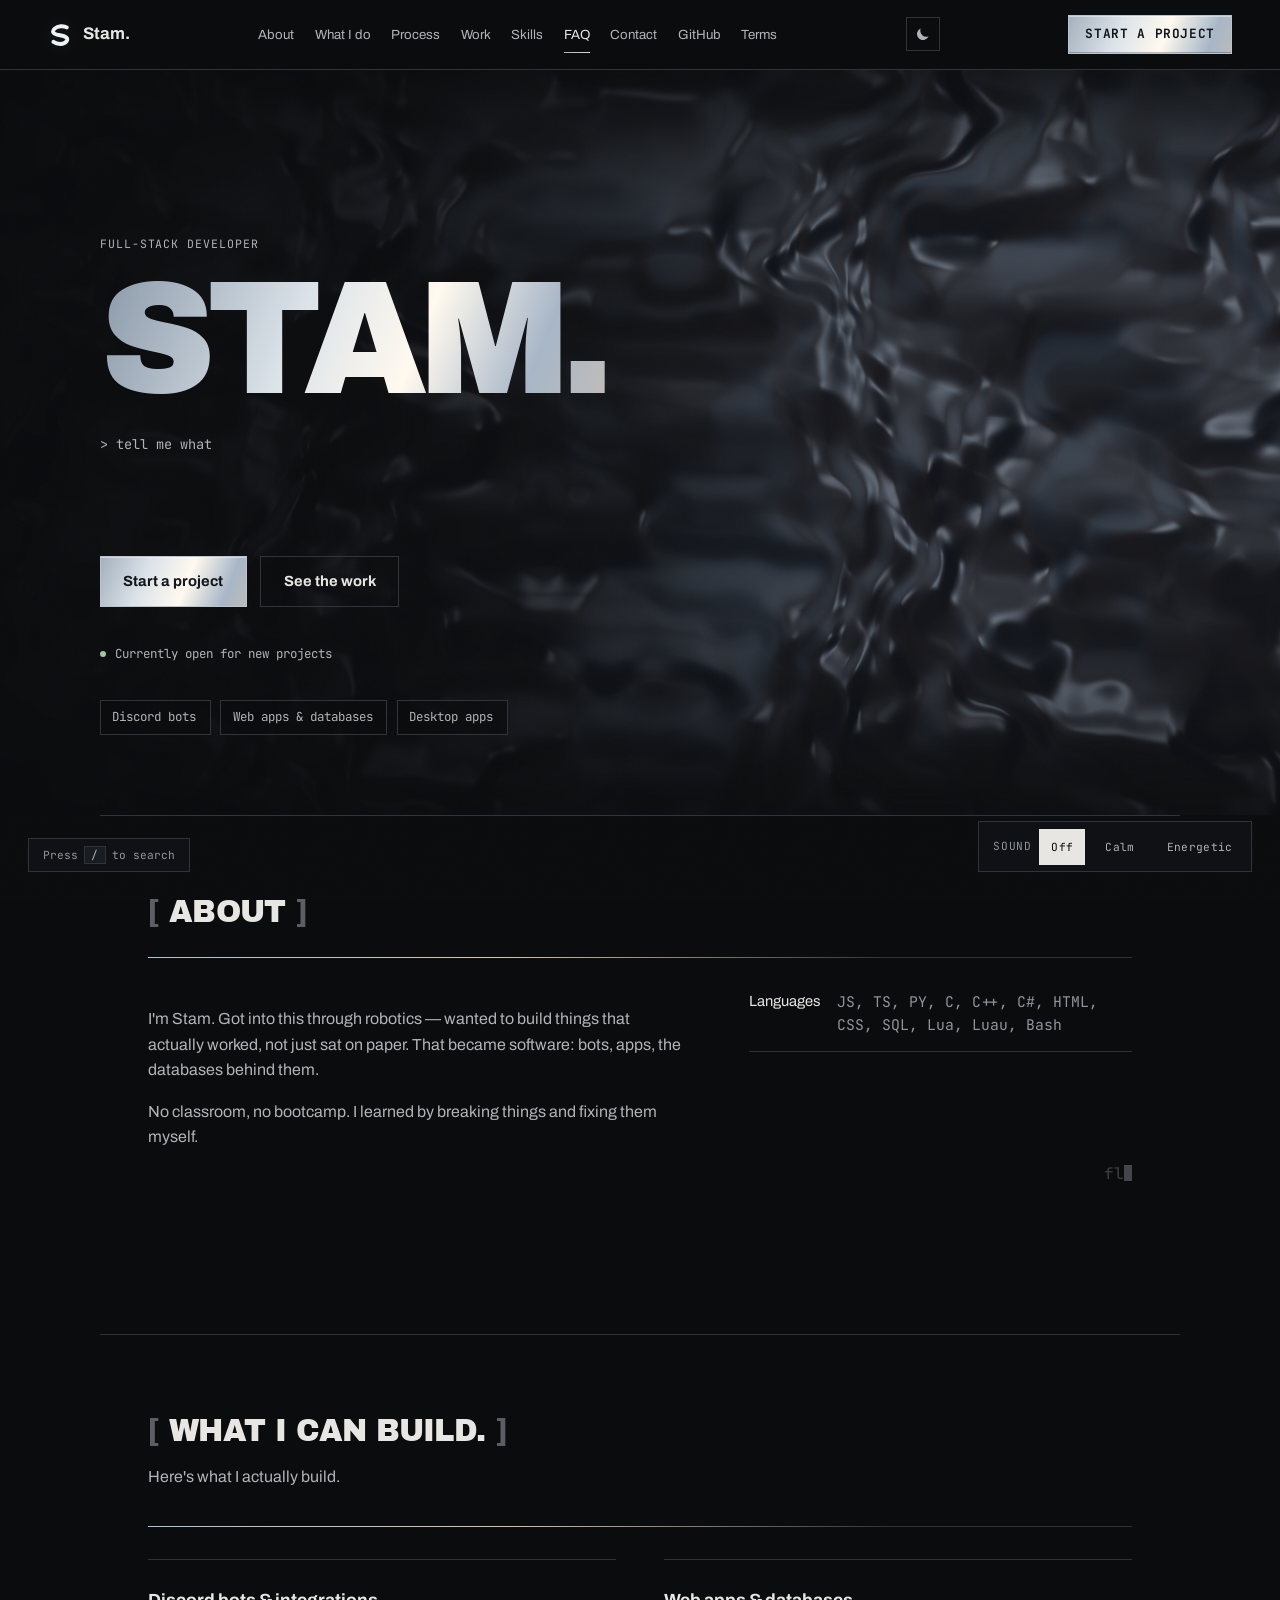
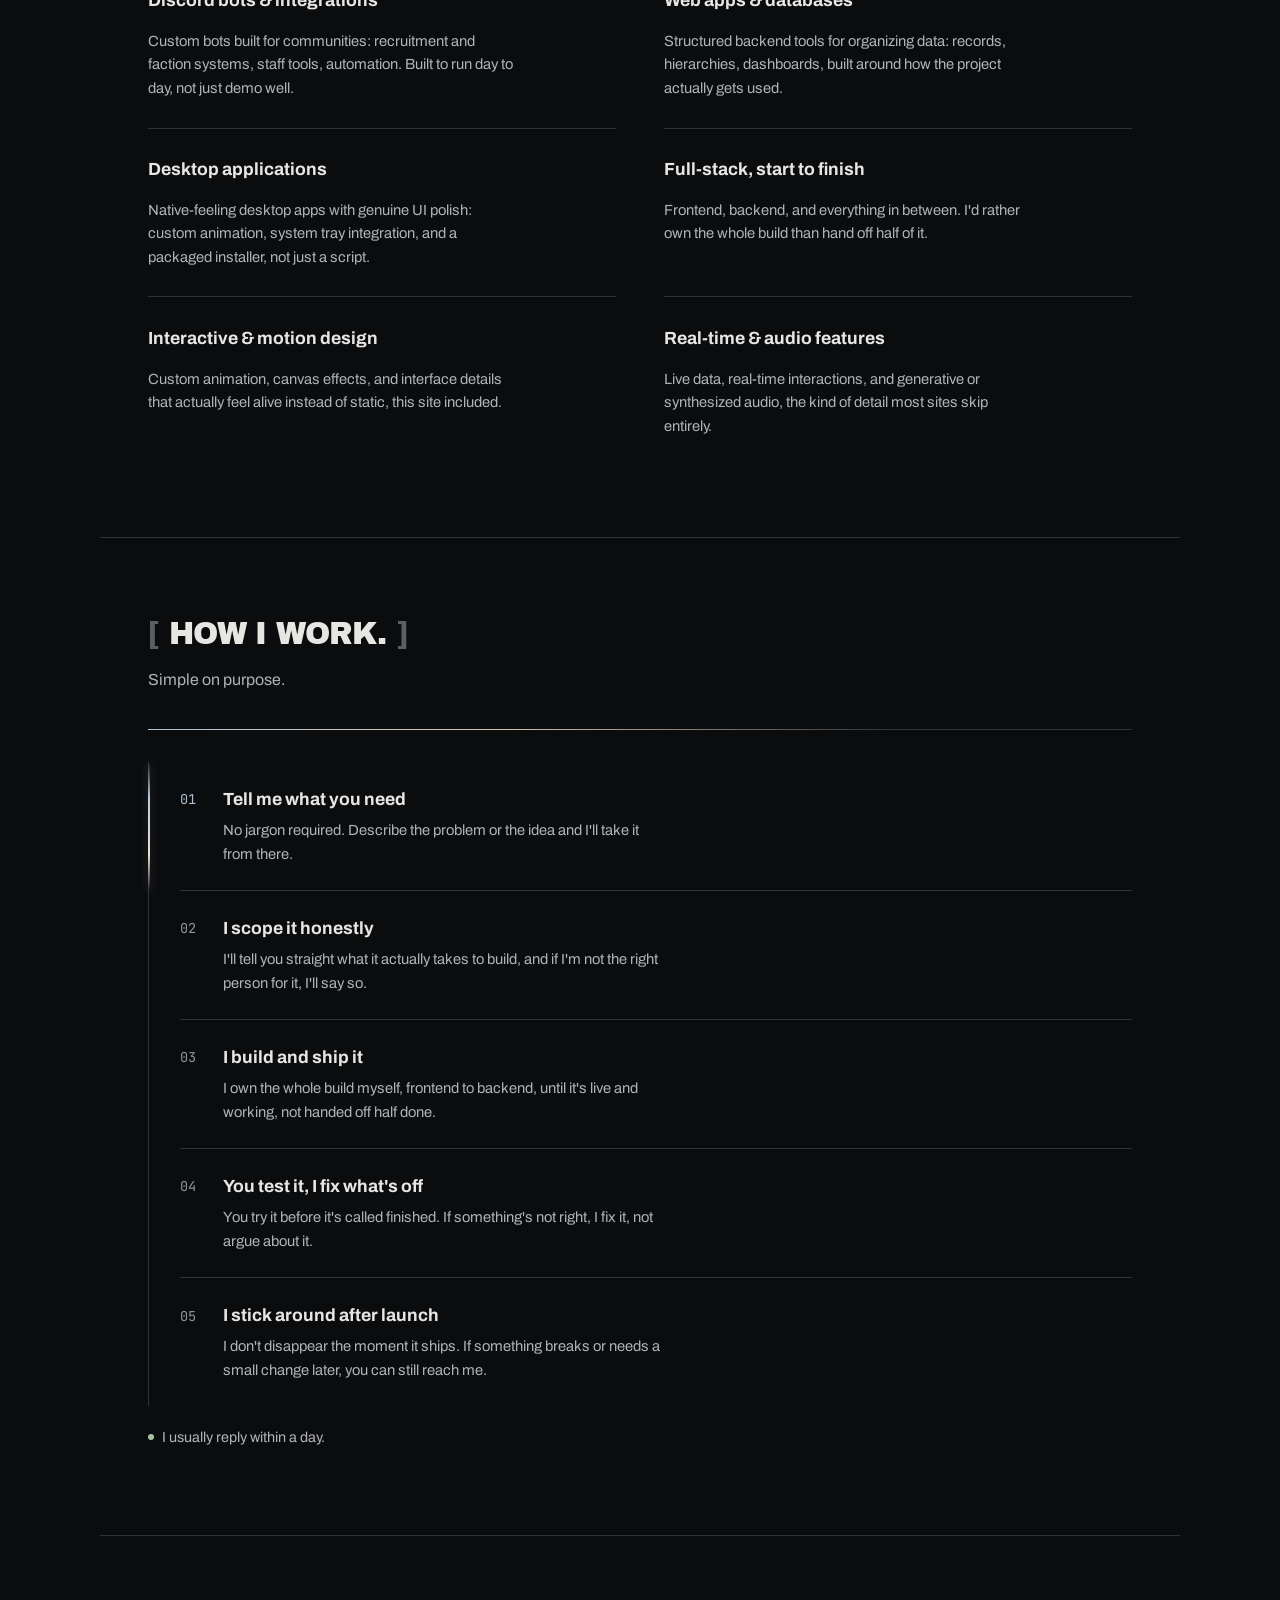
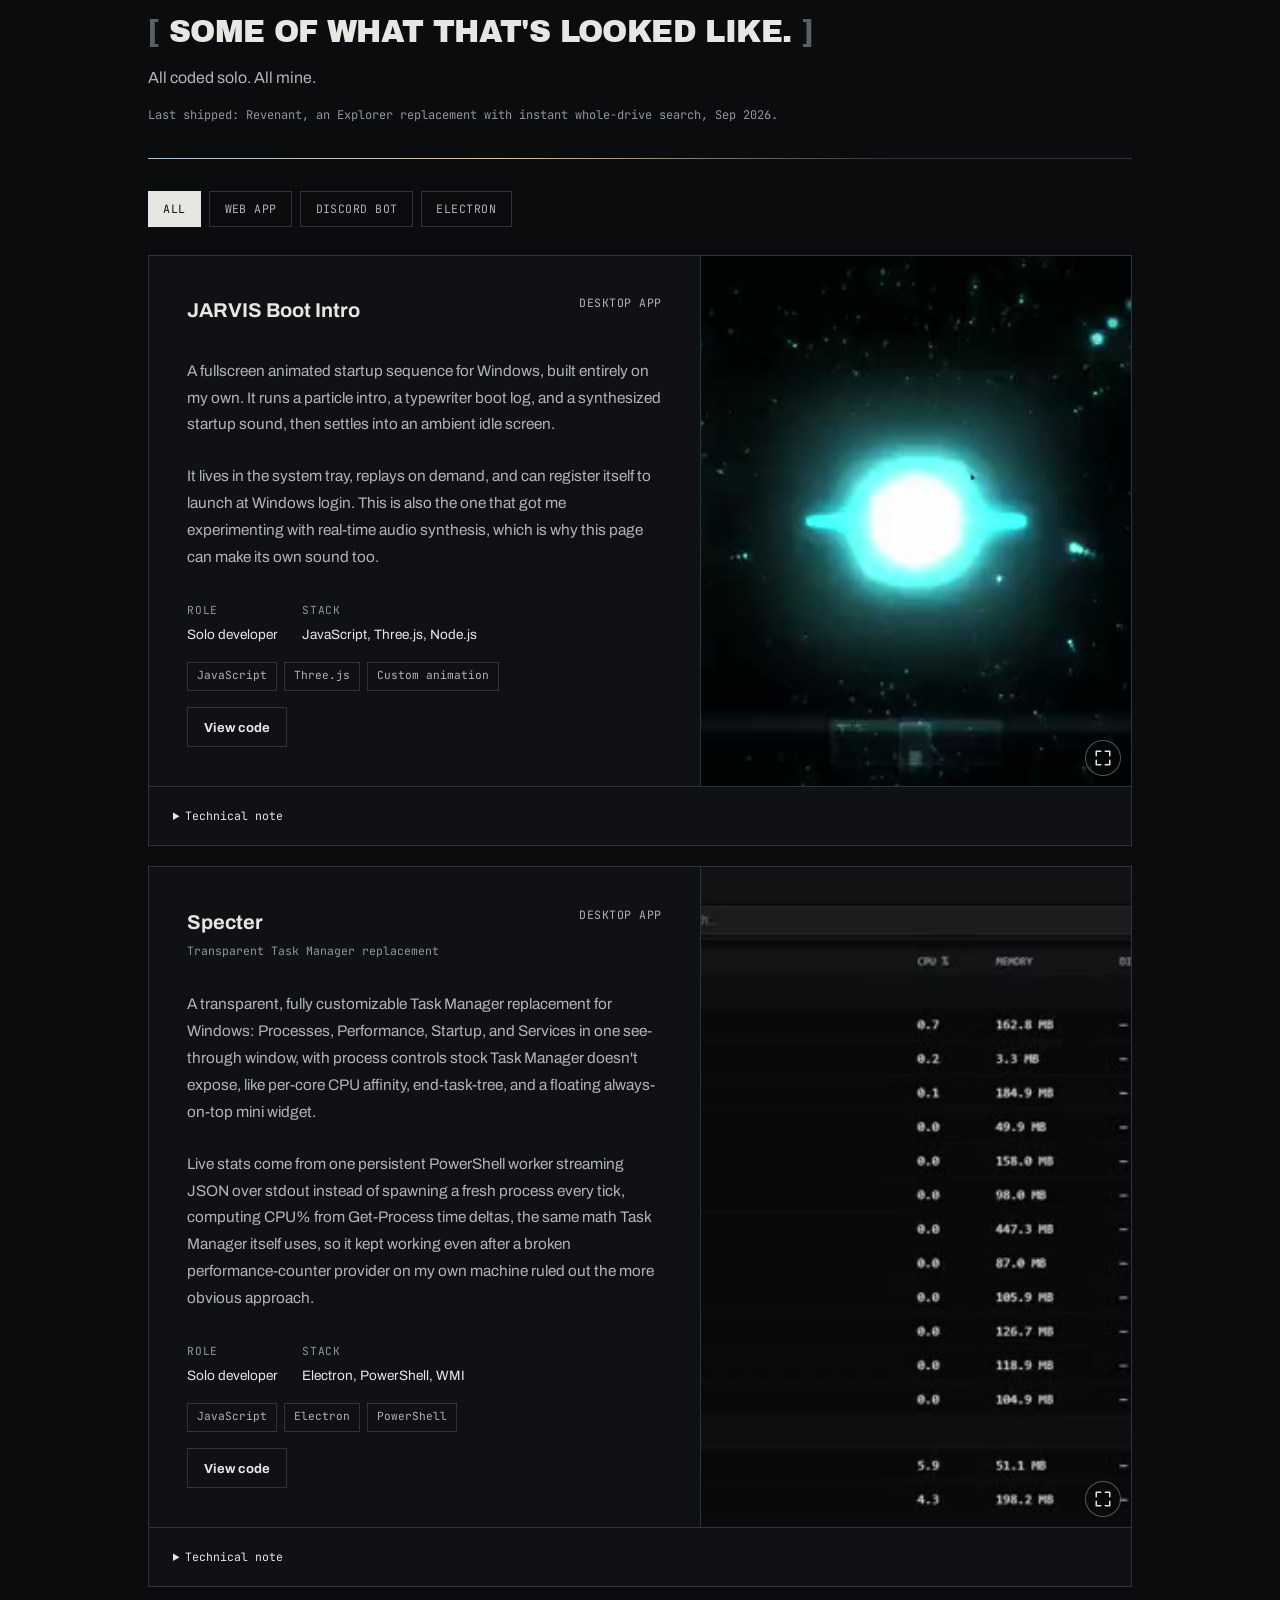
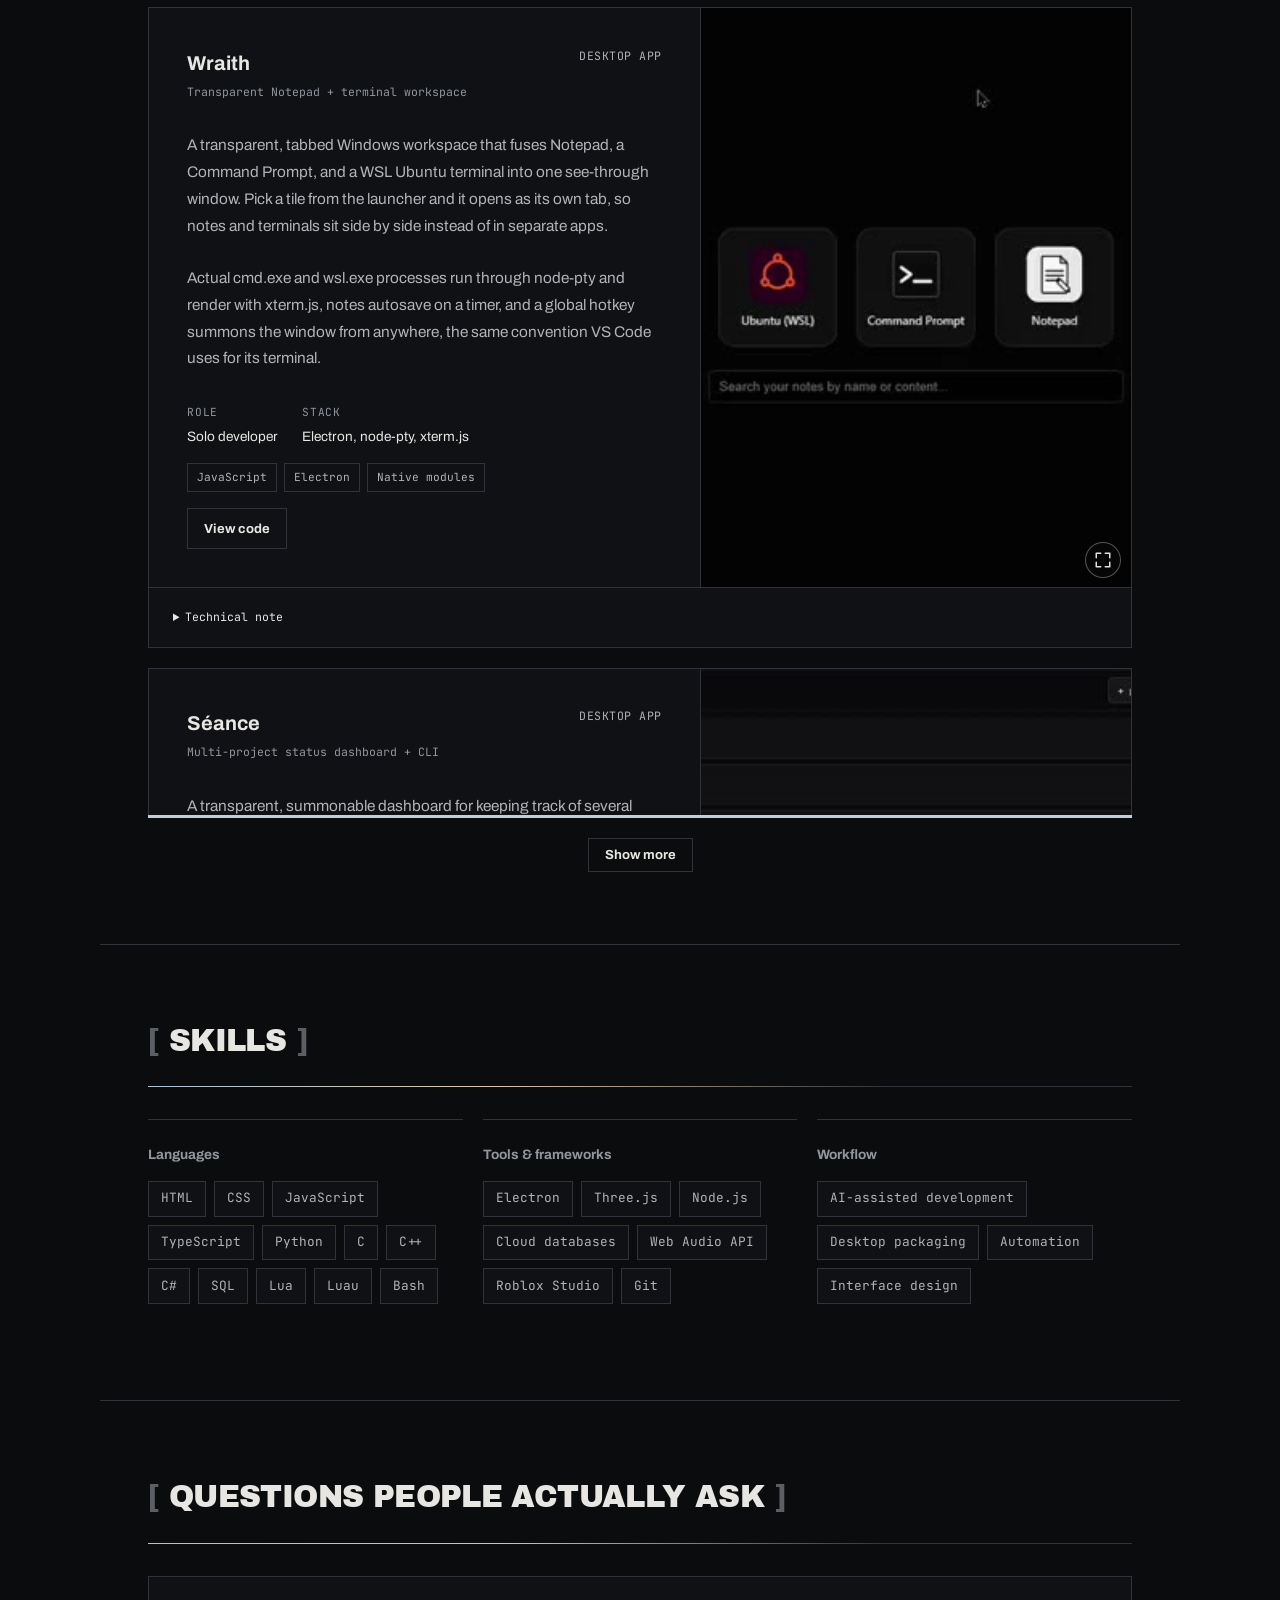
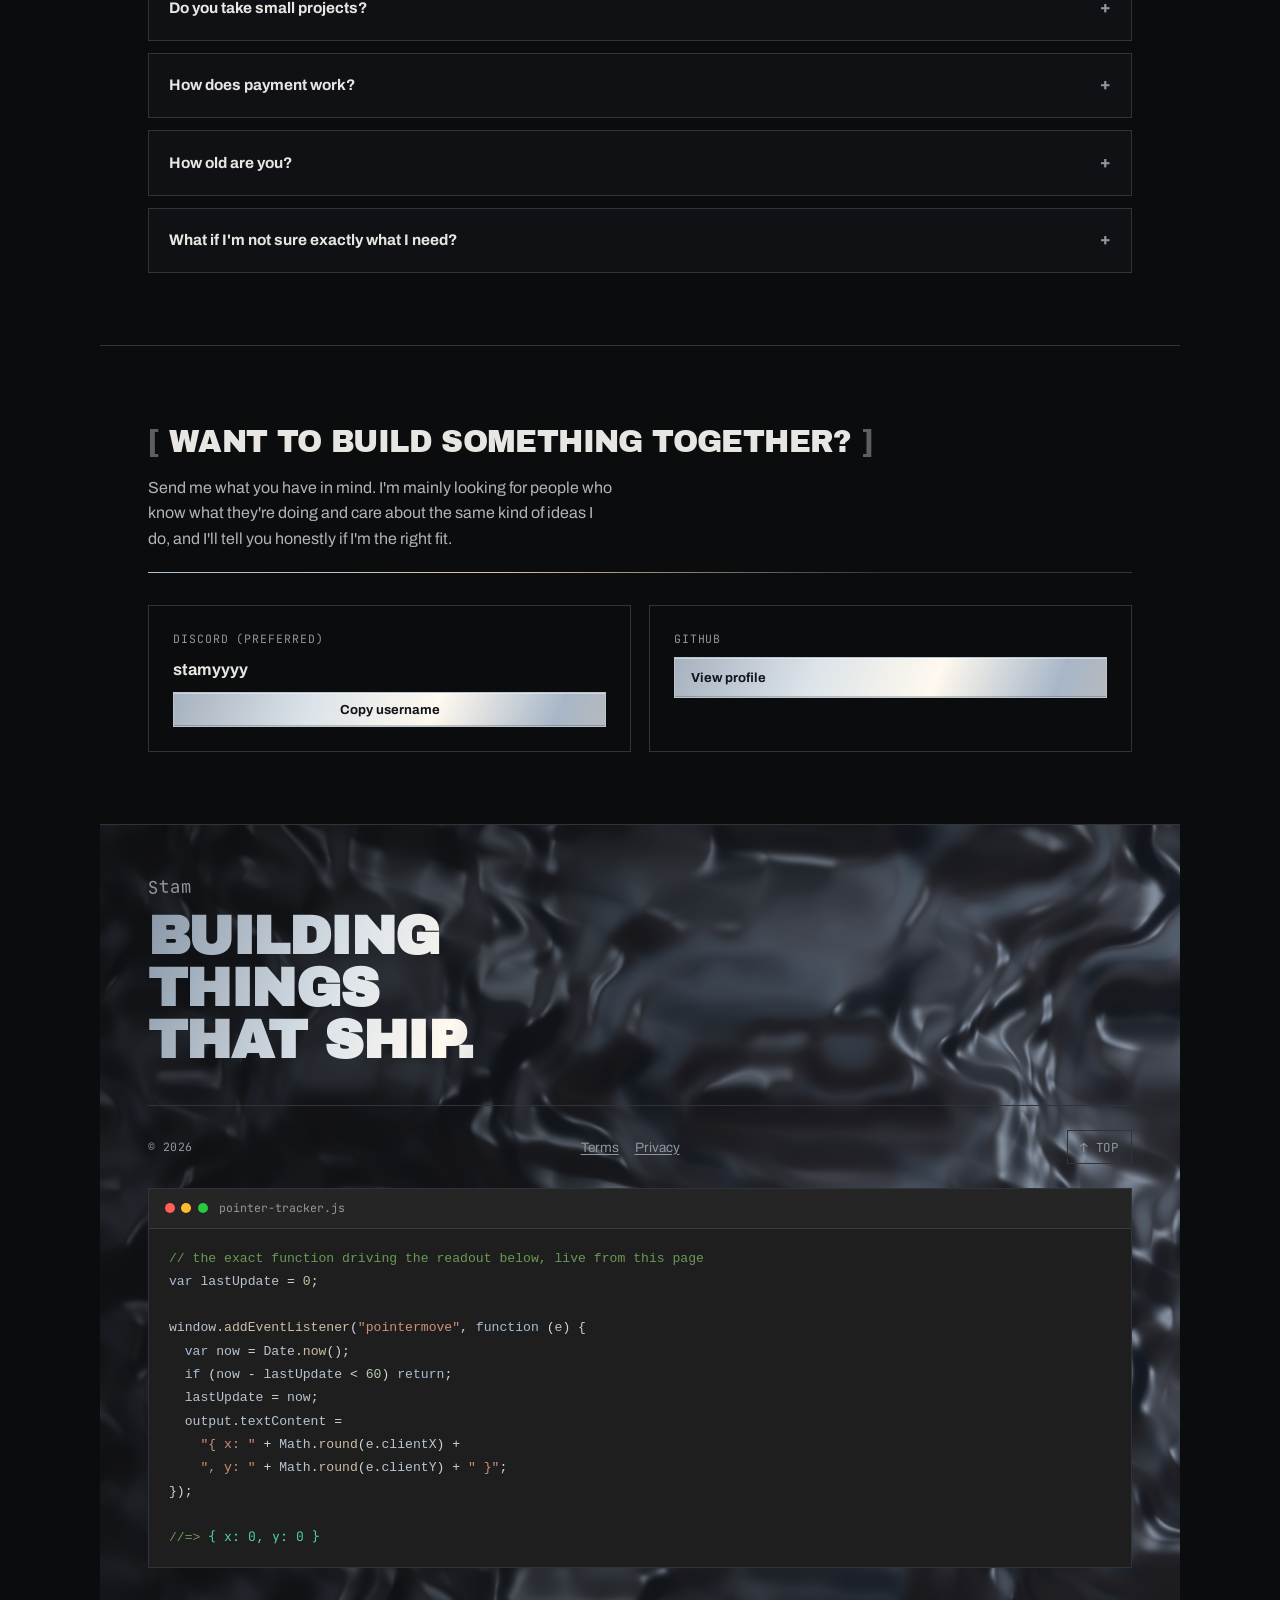
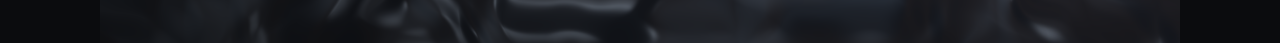
==== commit ed3d7883: "Rebuild startup mark and favicon" ====
--- a/index.html
+++ b/index.html
@@ -16,19 +16,19 @@
 <meta name="viewport" content="width=device-width, initial-scale=1">
 <title>Stam Console</title>
 <meta name="description" content="Stam — full-stack developer building Discord bots, web apps and databases, and desktop applications. Open for new projects.">
-<link rel="icon" type="image/svg+xml" href="assets/favicon.svg">
+<link rel="icon" type="image/svg+xml" href="assets/favicon-v2.svg">
 <meta property="og:type" content="website">
 <meta property="og:title" content="Stam — Full-stack developer">
 <meta property="og:description" content="Discord bots, desktop apps, web apps, and the databases behind them. I can make them all.">
 <meta property="og:url" content="https://stam-console.web.app/">
-<meta property="og:image" content="https://stam-console.web.app/assets/og-image-v5.png">
+<meta property="og:image" content="https://stam-console.web.app/assets/og-image-v6.png">
 <meta property="og:image:width" content="1200">
 <meta property="og:image:height" content="630">
 <meta name="twitter:card" content="summary_large_image">
-<meta name="twitter:image" content="https://stam-console.web.app/assets/og-image-v5.png">
+<meta name="twitter:image" content="https://stam-console.web.app/assets/og-image-v6.png">
 <link rel="canonical" href="https://stam-console.web.app/">
 <link rel="manifest" href="site.webmanifest">
-<link rel="apple-touch-icon" href="assets/icon-180.png">
+<link rel="apple-touch-icon" href="assets/icon-180-v2.png">
 <meta name="theme-color" content="#090b0f">
 <script type="application/ld+json">
 {
@@ -49,20 +49,13 @@
   <div class="loader-inner">
     <div class="projection-stage">
       <div class="loader-mark-stage" role="img" aria-label="Stam symbol assembling">
-        <svg class="loader-traces" viewBox="0 0 64 64" aria-hidden="true">
-        <g class="logo-traces" aria-hidden="true">
-          <path class="logo-trace trace-1" pathLength="1" d="M51 16C44 11 27 10 18 16C8 23 11 31 28 34"/>
-          <path class="logo-trace trace-2" pathLength="1" d="M36 35C51 38 53 45 45 50C36 56 20 55 12 49"/>
-          <path class="logo-trace trace-3" pathLength="1" d="M51 16C44 11 27 10 18 16C8 23 11 31 28 34M36 35C51 38 53 45 45 50C36 56 20 55 12 49"/>
-        </g>
-        </svg>
         <svg class="loader-logo" id="loader-logo" viewBox="0 0 64 64" aria-hidden="true">
           <defs>
-            <linearGradient id="loader-upper" x1="11" y1="12" x2="51" y2="35" gradientUnits="userSpaceOnUse"><stop stop-color="#788da1"/><stop offset=".34" stop-color="#f4f7f9"/><stop offset=".68" stop-color="#a8b8c7"/><stop offset="1" stop-color="#e8dacb"/></linearGradient>
-            <linearGradient id="loader-lower" x1="12" y1="35" x2="53" y2="55" gradientUnits="userSpaceOnUse"><stop stop-color="#8b9fb1"/><stop offset=".32" stop-color="#e4ebef"/><stop offset=".7" stop-color="#c5a98d"/><stop offset="1" stop-color="#6f8397"/></linearGradient>
+            <linearGradient id="loader-metal" x1="12" y1="10" x2="52" y2="55" gradientUnits="userSpaceOnUse"><stop stop-color="#b7c7d5"/><stop offset=".24" stop-color="#fafcfc"/><stop offset=".48" stop-color="#8497a9"/><stop offset=".72" stop-color="#ebd5be"/><stop offset="1" stop-color="#aebdca"/></linearGradient>
           </defs>
-          <path d="M51 16C44 11 27 10 18 16C8 23 11 31 28 34" fill="none" stroke="url(#loader-upper)" stroke-width="8.5" stroke-linecap="square"/>
-          <path d="M36 35C51 38 53 45 45 50C36 56 20 55 12 49" fill="none" stroke="url(#loader-lower)" stroke-width="8.5" stroke-linecap="square"/>
+          <path class="loader-mark-ghost" d="M48 14C40 9 25 10 17 17C8 26 15 32 31 34C46 36 53 42 47 50C41 58 24 58 14 51"/>
+          <path class="loader-mark-main" pathLength="1" d="M48 14C40 9 25 10 17 17C8 26 15 32 31 34C46 36 53 42 47 50C41 58 24 58 14 51"/>
+          <path class="loader-mark-highlight" pathLength="1" d="M48 14C40 9 25 10 17 17C8 26 15 32 31 34C46 36 53 42 47 50C41 58 24 58 14 51"/>
         </svg>
       </div>
     </div>
@@ -80,7 +73,7 @@
 
 <nav class="nav">
   <a class="nav-mark" href="#hero" aria-label="Stam home">
-    <svg class="nav-symbol" viewBox="0 0 64 64" aria-hidden="true"><path d="M51 16C44 11 27 10 18 16C8 23 11 31 28 34" fill="none" stroke="#dce5eb" stroke-width="8.5" stroke-linecap="square"/><path d="M36 35C51 38 53 45 45 50C36 56 20 55 12 49" fill="none" stroke="#a88f78" stroke-width="8.5" stroke-linecap="square"/></svg>
+    <svg class="nav-symbol" viewBox="0 0 64 64" aria-hidden="true"><path d="M48 14C40 9 25 10 17 17C8 26 15 32 31 34C46 36 53 42 47 50C41 58 24 58 14 51" fill="none" stroke="#eef3f6" stroke-width="10" stroke-linecap="round" stroke-linejoin="round"/></svg>
     <span>Stam.</span>
   </a>
   <ul class="nav-links" id="nav-links">
--- a/assets/css/site.css
+++ b/assets/css/site.css
@@ -1838,22 +1838,22 @@
 .step.is-current .step-title { color: var(--text); }
 .step-desc { margin-bottom: 0; }
 .response-time { margin-top: 1.2rem; border: 0; padding-top: 0; }
-/* Layered vector traces converge into the finished split-metal signature. */
-#loader { background: #0b0c0e; overflow: hidden; transition: opacity .7s ease, visibility .7s; color: #e7e6e2; }
+/* One uninterrupted metal line draws into the finished signature. */
+#loader { background: #0b0c0e; overflow: hidden; clip-path: inset(0); transition: clip-path .68s cubic-bezier(.76,0,.24,1), visibility 0s linear .68s; color: #e7e6e2; }
+#loader.is-hidden { opacity: 1; clip-path: inset(0 0 100% 0); visibility: hidden; }
 .loader-masthead { position: absolute; inset: 2rem 2.5rem auto; display: flex; align-items: center; justify-content: space-between; gap: 1rem; color: #a9afb7; font-size: .65rem; letter-spacing: .09em; }
 #intro-skip { font: inherit; font-size: .75rem; letter-spacing: .02em; color: #d4dbe3; background: none; border: 1px solid #41464e; padding: .7rem 1rem; cursor: pointer; }
 #intro-skip:hover { border-color: #d4dbe3; }
 .loader-inner { width: min(38rem, 90vw); gap: 0; padding: 0; animation: signatureIn 1.1s ease both; }
 .projection-stage { position: relative; width: 100%; height: clamp(210px, 37vh, 350px); display: grid; place-items: center; }
 .loader-mark-stage { position: relative; width: clamp(148px, 24vw, 220px); aspect-ratio: 1; display: grid; place-items: center; }
-.loader-traces, .loader-logo { position: absolute; inset: 0; width: 100%; height: 100%; }
-.loader-logo { object-fit: contain; opacity: .16; filter: blur(2px) drop-shadow(0 24px 36px rgba(0,0,0,.36)); animation: resolveMark 1.05s cubic-bezier(.16,.78,.18,1) .18s forwards; }
-.logo-trace { transform-box: fill-box; transform-origin: center; fill: none; stroke-linecap: square; stroke: #c8d6e2; stroke-width: .72; vector-effect: non-scaling-stroke; opacity: 0; stroke-dasharray: .10 .07; }
-.trace-1 { animation: traceConverge 1.55s cubic-bezier(.2,.7,.2,1) .02s both; }
-.trace-2 { animation: traceConverge 1.6s cubic-bezier(.2,.7,.2,1) .12s both reverse; }
-.trace-3 { stroke: #c9a887; stroke-width: .38; stroke-dasharray: .05 .09; animation: traceConverge 1.72s cubic-bezier(.2,.7,.2,1) .05s both; }
-@keyframes traceConverge { 0% { opacity: 0; transform: translate(-8px,5px) scale(1.18); stroke-dashoffset: .8; } 24% { opacity: .58; } 72% { opacity: .2; } 100% { opacity: 0; transform: none; stroke-dashoffset: 0; } }
-@keyframes resolveMark { 0% { opacity: .16; transform: scale(.96); filter: blur(2px) drop-shadow(0 24px 36px rgba(0,0,0,.36)); } 68% { opacity: 1; transform: scale(1.008); filter: blur(0) drop-shadow(0 24px 36px rgba(0,0,0,.36)); } 100% { opacity: 1; transform: none; filter: blur(0) drop-shadow(0 24px 36px rgba(0,0,0,.36)); } }
+.loader-logo { position: absolute; inset: 0; width: 100%; height: 100%; overflow: visible; filter: drop-shadow(0 22px 34px rgba(0,0,0,.42)); }
+.loader-mark-ghost, .loader-mark-main, .loader-mark-highlight { fill: none; stroke-linecap: round; stroke-linejoin: round; }
+.loader-mark-ghost { stroke: #57636e; stroke-width: 10; opacity: .18; }
+.loader-mark-main { stroke: url(#loader-metal); stroke-width: 10; stroke-dasharray: 1; stroke-dashoffset: 1; animation: drawSignature 1.28s cubic-bezier(.62,.02,.18,1) .16s forwards; }
+.loader-mark-highlight { stroke: rgba(255,255,255,.82); stroke-width: 1.35; stroke-dasharray: .14 .86; stroke-dashoffset: 1; opacity: 0; animation: sweepSignature 1.05s ease .92s forwards; }
+@keyframes drawSignature { to { stroke-dashoffset: 0; } }
+@keyframes sweepSignature { 0% { opacity: 0; stroke-dashoffset: 1; } 18% { opacity: .85; } 100% { opacity: 0; stroke-dashoffset: 0; } }
 .intro-caption { width: 100%; display: flex; align-items: baseline; justify-content: space-between; gap: 1rem; padding: 1.5rem 0; }
 .intro-caption .mono { color: #adb3bb; font-size: .65rem; letter-spacing: .11em; }
 .intro-wordmark { font-family: "Archivo Black", sans-serif; font-size: 2rem; letter-spacing: -.06em; }
@@ -1878,6 +1878,8 @@
 }
 @media (prefers-reduced-motion: reduce) {
   .hero-name .word, .footer-headline, .loader-inner, .intro-rule span { animation: none; }
+  .loader-mark-main { animation: none; stroke-dashoffset: 0; }
+  .loader-mark-highlight { animation: none; opacity: 0; }
   .steps::after, .btn, .nav-cta { transition: none; }
   #loader { display: none; }
 }
